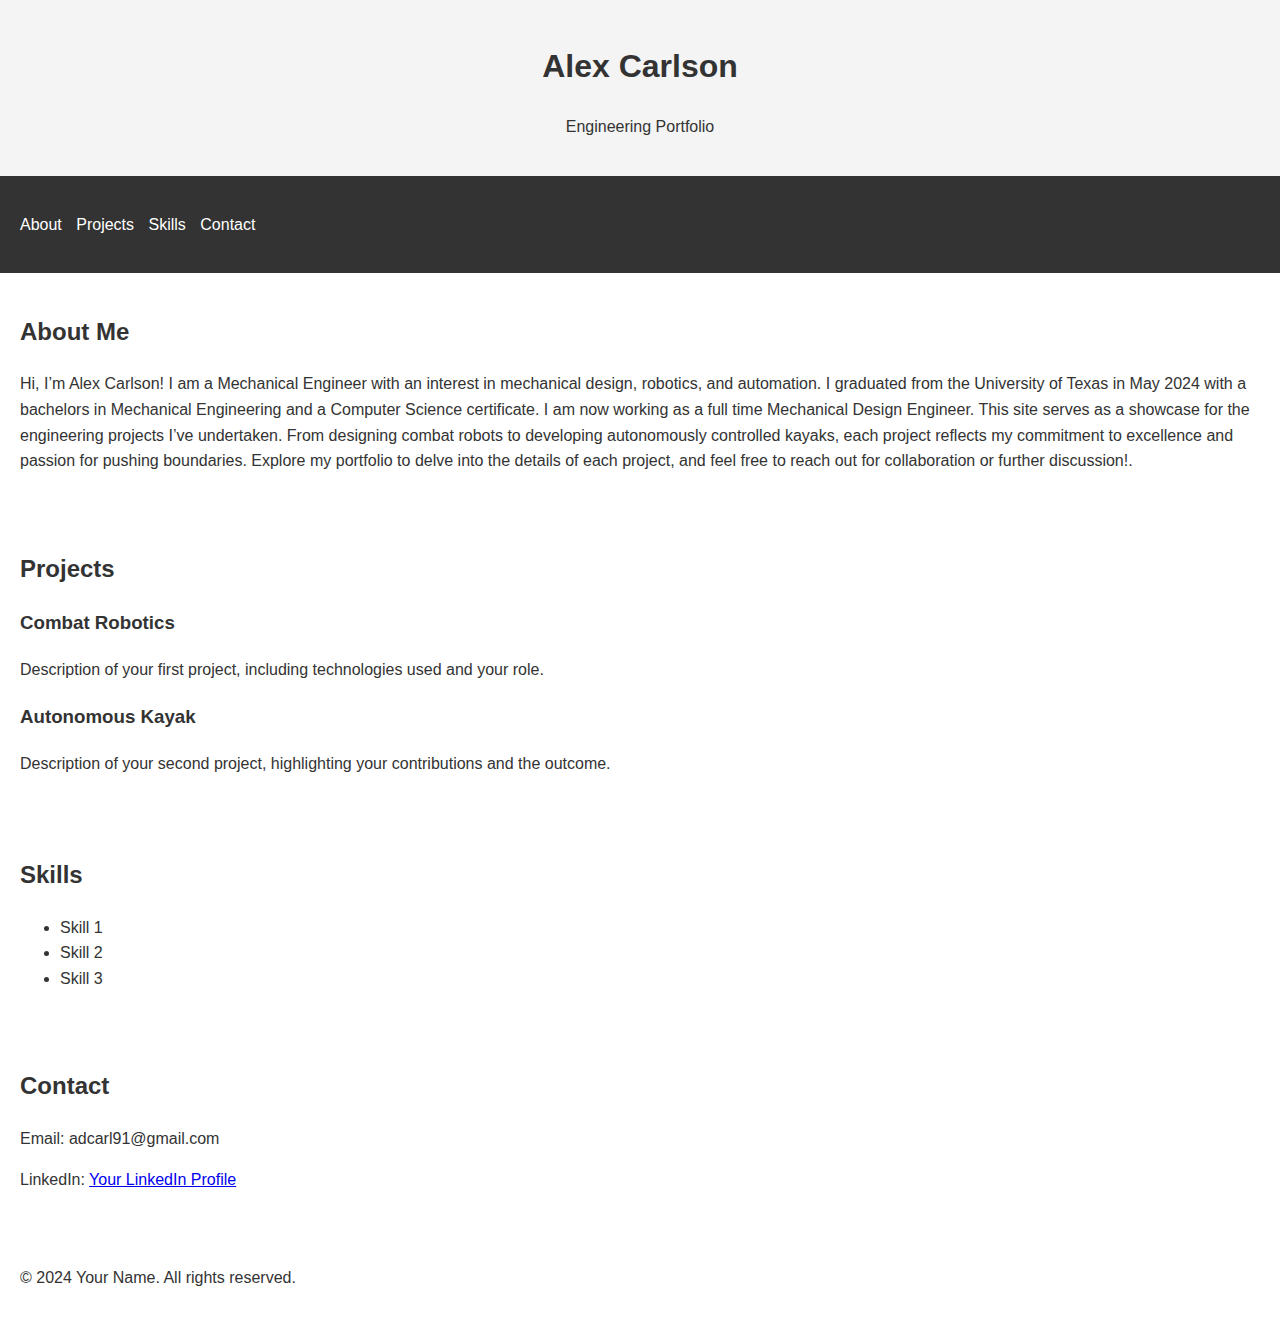
==== index.html @ 6c29cdb5 "Update index.html" ====
<!DOCTYPE html>
<html lang="en">
<head>
    <meta charset="UTF-8">
    <meta name="viewport" content="width=device-width, initial-scale=1.0">
    <title>Alex Carlson - Engineering Portfolio</title>
    <style>
        body {
            font-family: Arial, sans-serif;
            line-height: 1.6;
            margin: 0;
            padding: 0;
            color: #333;
        }
        header, nav, section, footer {
            padding: 20px;
        }
        header {
            background-color: #f4f4f4;
            text-align: center;
        }
        nav {
            background-color: #333;
            color: #fff;
        }
        nav ul {
            list-style-type: none;
            padding: 0;
        }
        nav ul li {
            display: inline;
            margin-right: 10px;
        }
        nav ul li a {
            color: #fff;
            text-decoration: none;
        }
        .project {
            margin-bottom: 20px;
        }
    </style>
</head>
<body>
    <header>
        <h1>Alex Carlson</h1>
        <p>Engineering Portfolio</p>
    </header>

    <nav>
        <ul>
            <li><a href="#about">About</a></li>
            <li><a href="#projects">Projects</a></li>
            <li><a href="#skills">Skills</a></li>
            <li><a href="#contact">Contact</a></li>
        </ul>
    </nav>

    <section id="about">
        <h2>About Me</h2>
        <p>Hi, I’m Alex Carlson! I am a Mechanical Engineer with an interest in mechanical design, robotics, and automation. I graduated from the University of Texas in May 2024 with a bachelors in Mechanical Engineering and a Computer Science certificate. I am now working as a full time Mechanical Design Engineer.

This site serves as a showcase for the engineering projects I’ve undertaken. From designing combat robots to developing autonomously controlled kayaks, each project reflects my commitment to excellence and passion for pushing boundaries.

Explore my portfolio to delve into the details of each project, and feel free to reach out for collaboration or further discussion!.</p>
    </section>

    <section id="projects">
        <h2>Projects</h2>
        <div class="project">
            <h3>Combat Robotics</h3>
            <p>Description of your first project, including technologies used and your role.</p>
        </div>
        <div class="project">
            <h3>Autonomous Kayak</h3>
            <p>Description of your second project, highlighting your contributions and the outcome.</p>
        </div>
        <!-- Add more projects as needed -->
    </section>

    <section id="skills">
        <h2>Skills</h2>
        <ul>
            <li>Skill 1</li>
            <li>Skill 2</li>
            <li>Skill 3</li>
            <!-- Add more skills as needed -->
        </ul>
    </section>

    <section id="contact">
        <h2>Contact</h2>
        <p>Email: adcarl91@gmail.com</p>
        <p>LinkedIn: <a href="www.linkedin.com/in/alex-carlson-meche">Your LinkedIn Profile</a></p>
    </section>

    <footer>
        <p>&copy; 2024 Your Name. All rights reserved.</p>
    </footer>
</body>
</html>
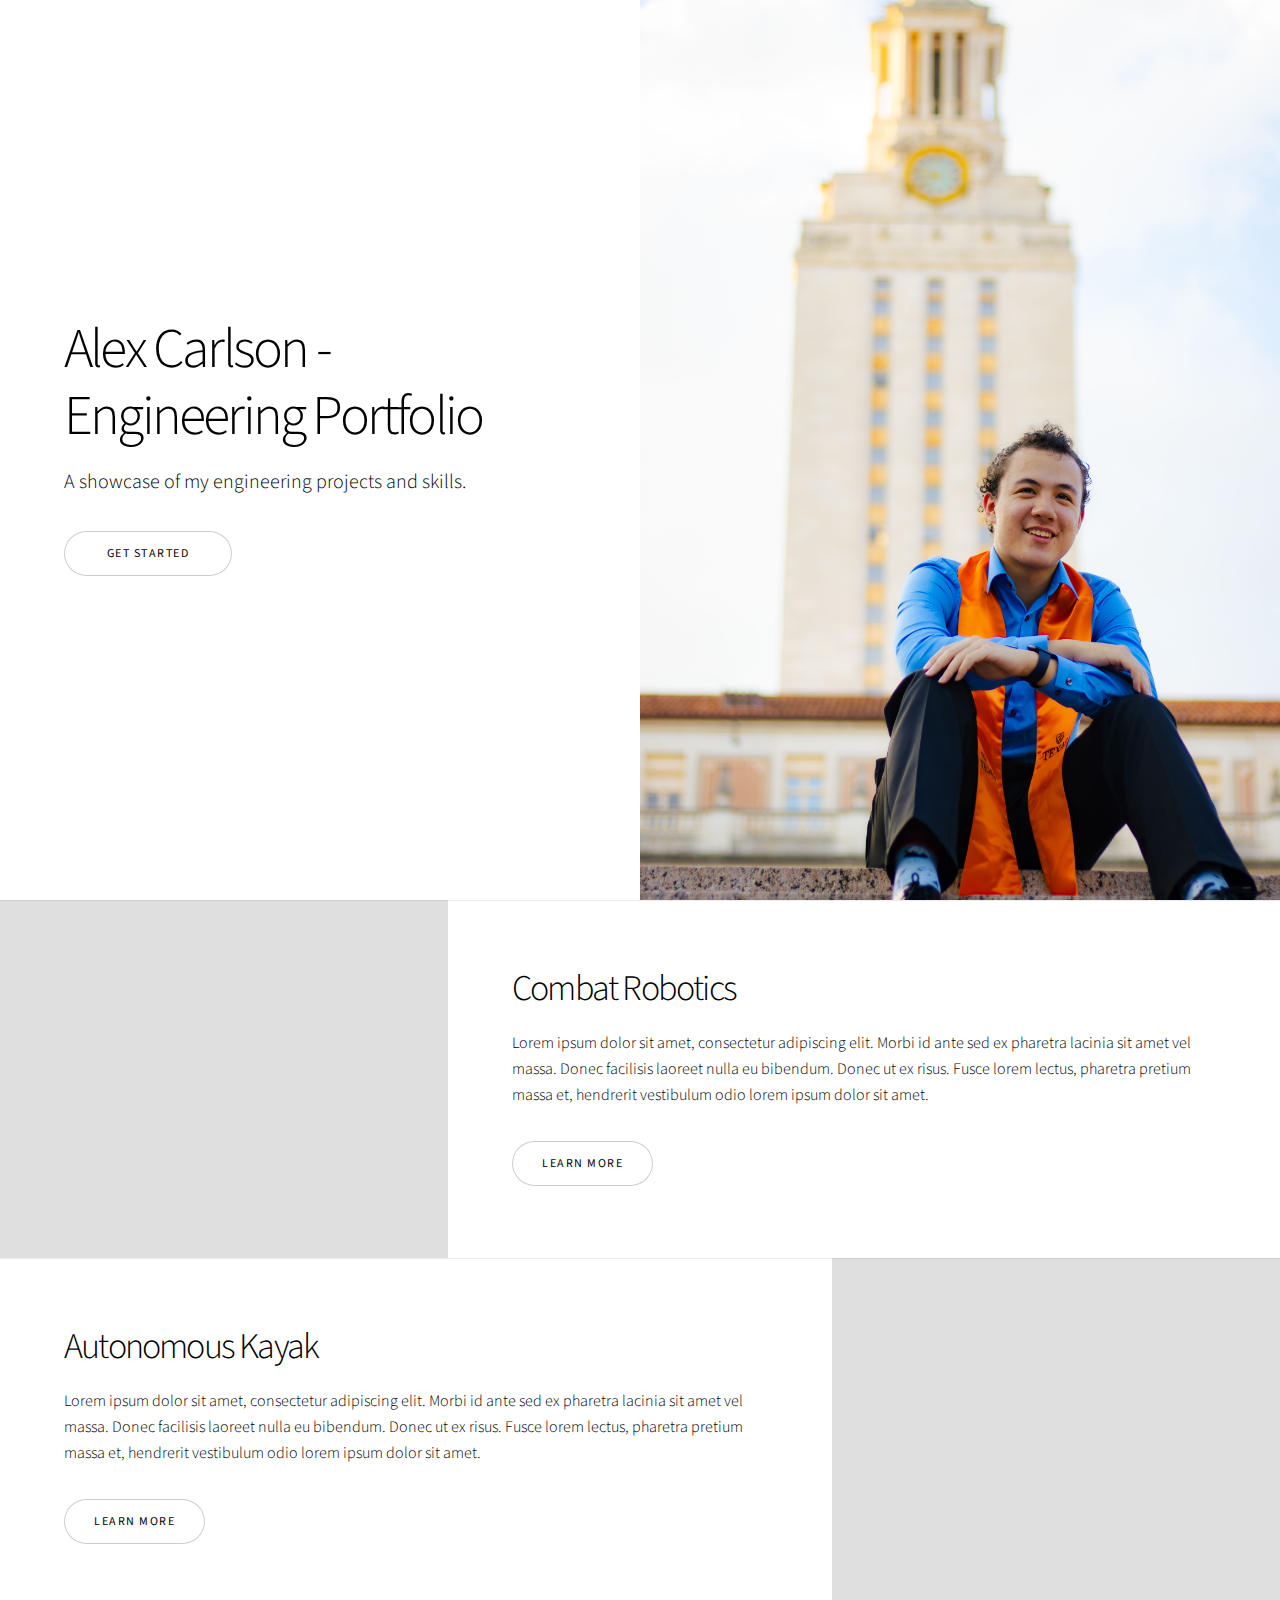
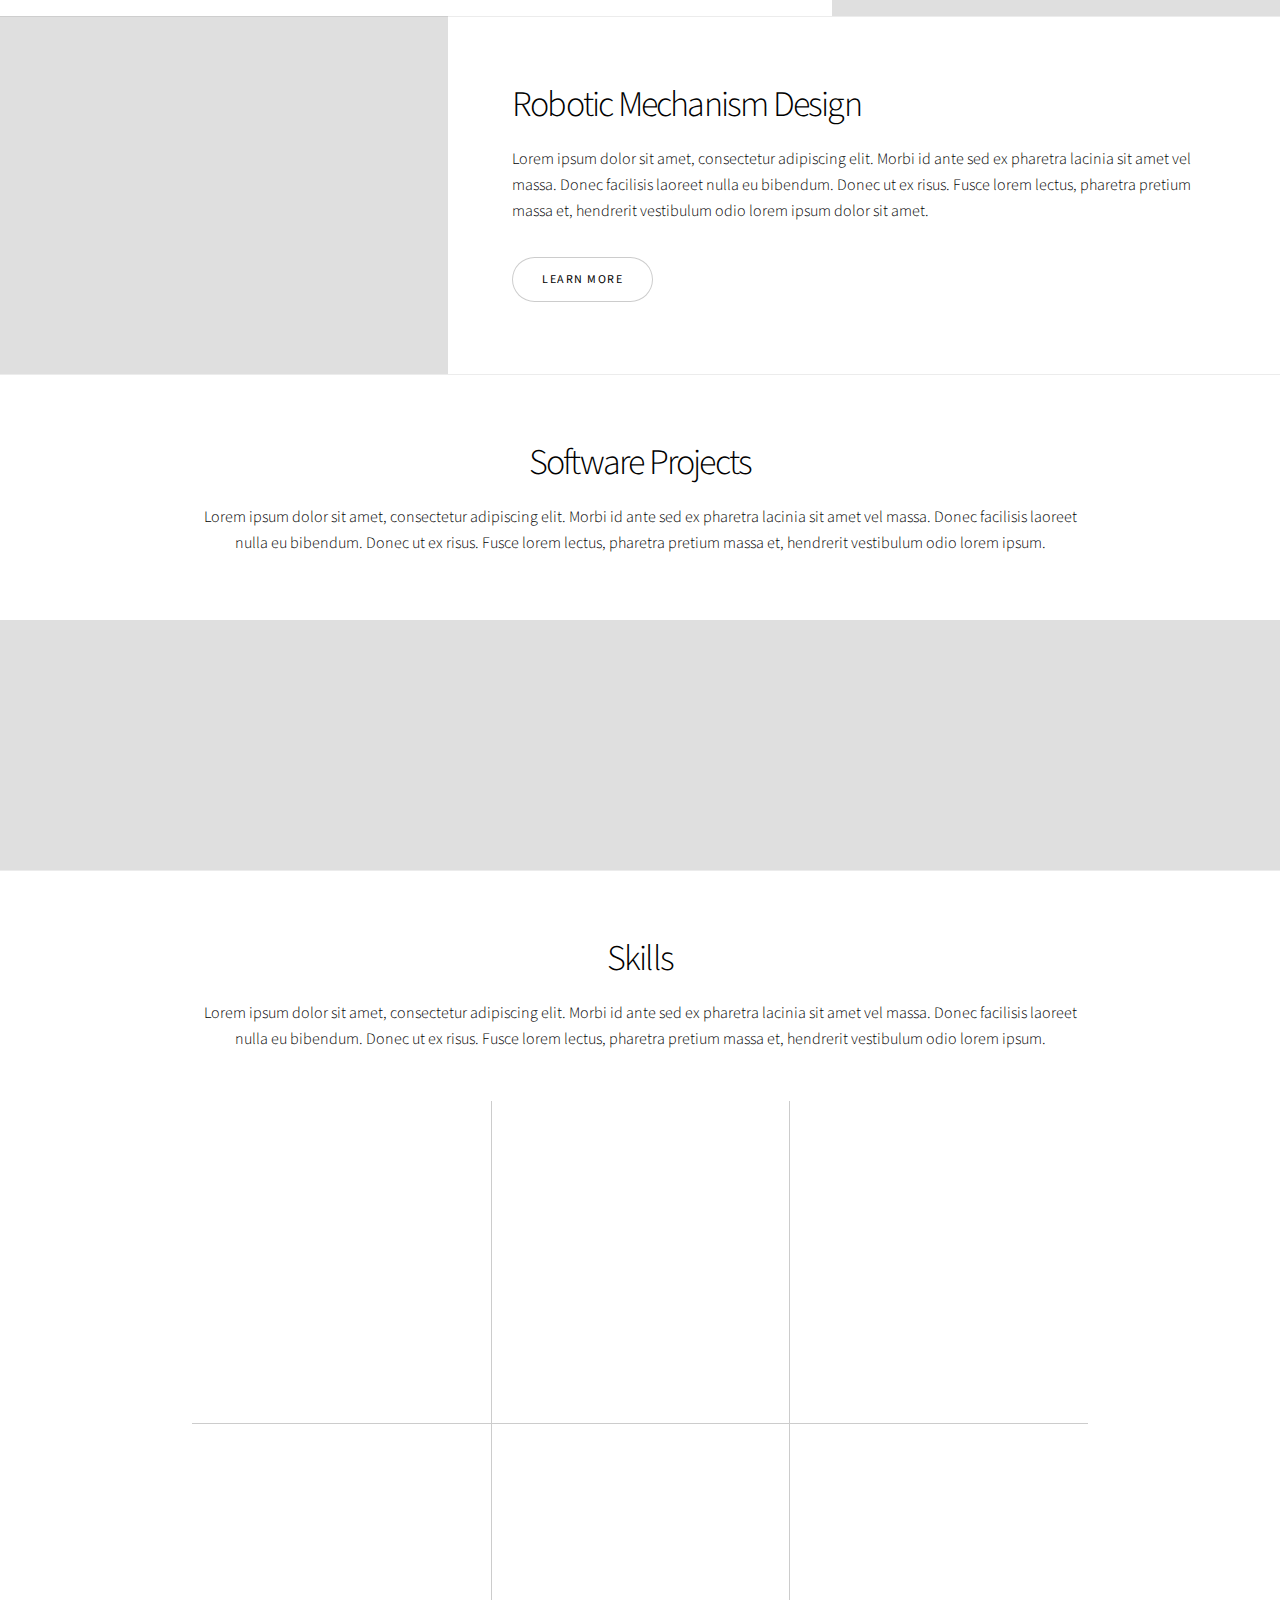
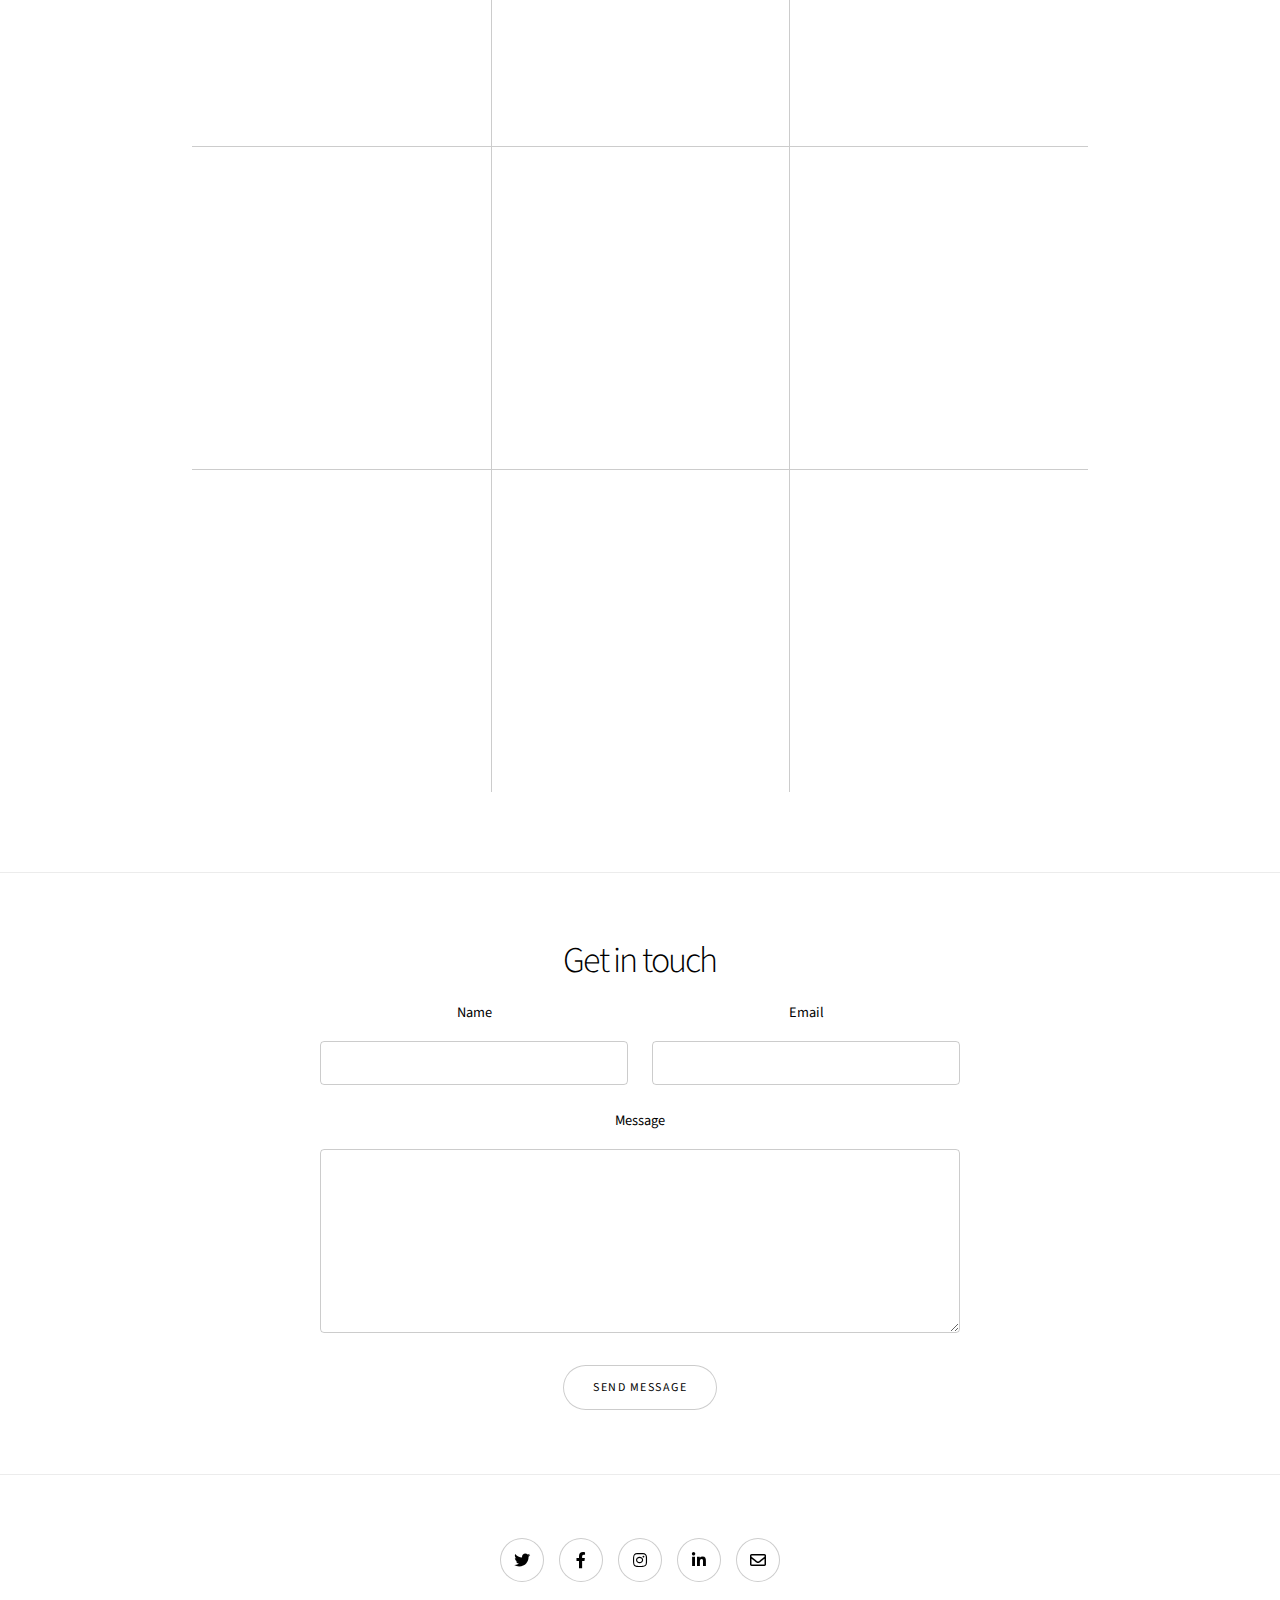
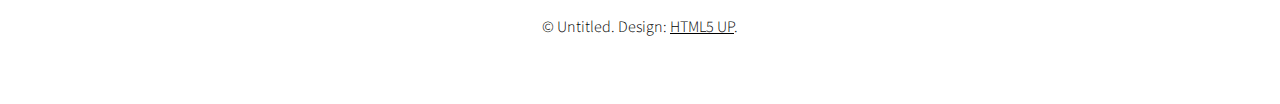
==== commit f884820d: "New Template" ====
--- a/index.html
+++ b/index.html
@@ -1,100 +1,357 @@
-<!DOCTYPE html>
-<html lang="en">
-<head>
-    <meta charset="UTF-8">
-    <meta name="viewport" content="width=device-width, initial-scale=1.0">
-    <title>Alex Carlson - Engineering Portfolio</title>
-    <style>
-        body {
-            font-family: Arial, sans-serif;
-            line-height: 1.6;
-            margin: 0;
-            padding: 0;
-            color: #333;
-        }
-        header, nav, section, footer {
-            padding: 20px;
-        }
-        header {
-            background-color: #f4f4f4;
-            text-align: center;
-        }
-        nav {
-            background-color: #333;
-            color: #fff;
-        }
-        nav ul {
-            list-style-type: none;
-            padding: 0;
-        }
-        nav ul li {
-            display: inline;
-            margin-right: 10px;
-        }
-        nav ul li a {
-            color: #fff;
-            text-decoration: none;
-        }
-        .project {
-            margin-bottom: 20px;
-        }
-    </style>
-</head>
-<body>
-    <header>
-        <h1>Alex Carlson</h1>
-        <p>Engineering Portfolio</p>
-    </header>
-
-    <nav>
-        <ul>
-            <li><a href="#about">About</a></li>
-            <li><a href="#projects">Projects</a></li>
-            <li><a href="#skills">Skills</a></li>
-            <li><a href="#contact">Contact</a></li>
-        </ul>
-    </nav>
-
-    <section id="about">
-        <h2>About Me</h2>
-        <p>Hi, I’m Alex Carlson! I am a Mechanical Engineer with an interest in mechanical design, robotics, and automation. I graduated from the University of Texas in May 2024 with a bachelors in Mechanical Engineering and a Computer Science certificate. I am now working as a full time Mechanical Design Engineer.
-
-This site serves as a showcase for the engineering projects I’ve undertaken. From designing combat robots to developing autonomously controlled kayaks, each project reflects my commitment to excellence and passion for pushing boundaries.
-
-Explore my portfolio to delve into the details of each project, and feel free to reach out for collaboration or further discussion!.</p>
-    </section>
-
-    <section id="projects">
-        <h2>Projects</h2>
-        <div class="project">
-            <h3>Combat Robotics</h3>
-            <p>Description of your first project, including technologies used and your role.</p>
-        </div>
-        <div class="project">
-            <h3>Autonomous Kayak</h3>
-            <p>Description of your second project, highlighting your contributions and the outcome.</p>
-        </div>
-        <!-- Add more projects as needed -->
-    </section>
-
-    <section id="skills">
-        <h2>Skills</h2>
-        <ul>
-            <li>Skill 1</li>
-            <li>Skill 2</li>
-            <li>Skill 3</li>
-            <!-- Add more skills as needed -->
-        </ul>
-    </section>
-
-    <section id="contact">
-        <h2>Contact</h2>
-        <p>Email: adcarl91@gmail.com</p>
-        <p>LinkedIn: <a href="www.linkedin.com/in/alex-carlson-meche">Your LinkedIn Profile</a></p>
-    </section>
-
-    <footer>
-        <p>&copy; 2024 Your Name. All rights reserved.</p>
-    </footer>
-</body>
-</html>
+<!DOCTYPE HTML>
+<!--
+	Template is Story by HTML5 UP
+	html5up.net | @ajlkn
+	Free for personal and commercial use under the CCA 3.0 license (html5up.net/license)
+	Assets and images are my own
+-->
+<html>
+	<head>
+		<title>Alex Carlson - Engineering Portfolio</title>
+		<meta charset="utf-8" />
+		<meta name="viewport" content="width=device-width, initial-scale=1, user-scalable=no" />
+		<link rel="stylesheet" href="assets/css/main.css" />
+		<noscript><link rel="stylesheet" href="assets/css/noscript.css" /></noscript>
+	</head>
+	<body class="is-preload">
+
+		<!-- Wrapper -->
+			<div id="wrapper" class="divided">
+
+				<!-- One -->
+					<section class="banner style1 orient-left content-align-left image-position-right fullscreen onload-image-fade-in onload-content-fade-right">
+						<div class="content">
+							<h1>Alex Carlson - Engineering Portfolio</h1>
+							<p class="major">A showcase of my engineering projects and skills</a>.</p>
+							<ul class="actions stacked">
+								<li><a href="#first" class="button big wide smooth-scroll-middle">Get Started</a></li>
+							</ul>
+						</div>
+						<div class="image">
+							<img src="images/Tower Photo.jpeg" alt="" />
+						</div>
+					</section>
+
+				<!-- Two -->
+					<section class="spotlight style1 orient-right content-align-left image-position-center onscroll-image-fade-in" id="first">
+						<div class="content">
+							<h2>Combat Robotics</h2>
+							<p>Lorem ipsum dolor sit amet, consectetur adipiscing elit. Morbi id ante sed ex pharetra lacinia sit amet vel massa. Donec facilisis laoreet nulla eu bibendum. Donec ut ex risus. Fusce lorem lectus, pharetra pretium massa et, hendrerit vestibulum odio lorem ipsum dolor sit amet.</p>
+							<ul class="actions stacked">
+								<li><a href="#" class="button">Learn More</a></li>
+							</ul>
+						</div>
+						<div class="image">
+							<img src="images/aethestic horns of fury.jpg" alt="" />
+						</div>
+					</section>
+
+				<!-- Three -->
+					<section class="spotlight style1 orient-left content-align-left image-position-center onscroll-image-fade-in">
+						<div class="content">
+							<h2>Autonomous Kayak</h2>
+							<p>Lorem ipsum dolor sit amet, consectetur adipiscing elit. Morbi id ante sed ex pharetra lacinia sit amet vel massa. Donec facilisis laoreet nulla eu bibendum. Donec ut ex risus. Fusce lorem lectus, pharetra pretium massa et, hendrerit vestibulum odio lorem ipsum dolor sit amet.</p>
+							<ul class="actions stacked">
+								<li><a href="#" class="button">Learn More</a></li>
+							</ul>
+						</div>
+						<div class="image">
+							<img src="images/kayak.png" alt="" />
+						</div>
+					</section>
+
+				<!-- Four -->
+					<section class="spotlight style1 orient-right content-align-left image-position-center onscroll-image-fade-in">
+						<div class="content">
+							<h2>Robotic Mechanism Design</h2>
+							<p>Lorem ipsum dolor sit amet, consectetur adipiscing elit. Morbi id ante sed ex pharetra lacinia sit amet vel massa. Donec facilisis laoreet nulla eu bibendum. Donec ut ex risus. Fusce lorem lectus, pharetra pretium massa et, hendrerit vestibulum odio lorem ipsum dolor sit amet.</p>
+							<ul class="actions stacked">
+								<li><a href="#" class="button">Learn More</a></li>
+							</ul>
+						</div>
+						<div class="image">
+							<img src="images/teamPicture.png" alt="" />
+						</div>
+					</section>
+
+				<!-- Five -->
+					<section class="wrapper style1 align-center">
+						<div class="inner">
+							<h2>Software Projects</h2>
+							<p>Lorem ipsum dolor sit amet, consectetur adipiscing elit. Morbi id ante sed ex pharetra lacinia sit amet vel massa. Donec facilisis laoreet nulla eu bibendum. Donec ut ex risus. Fusce lorem lectus, pharetra pretium massa et, hendrerit vestibulum odio lorem ipsum.</p>
+						</div>
+
+						<!-- Gallery -->
+							<div class="gallery style2 medium lightbox onscroll-fade-in">
+								<article>
+									<a href="images/gallery/fulls/01.jpg" class="image">
+										<img src="images/gallery/thumbs/01.jpg" alt="" />
+									</a>
+									<div class="caption">
+										<h3>Ipsum Dolor</h3>
+										<p>Lorem ipsum dolor amet, consectetur magna etiam elit. Etiam sed ultrices.</p>
+										<ul class="actions fixed">
+											<li><span class="button small">Details</span></li>
+										</ul>
+									</div>
+								</article>
+								<article>
+									<a href="images/gallery/fulls/02.jpg" class="image">
+										<img src="images/gallery/thumbs/02.jpg" alt="" />
+									</a>
+									<div class="caption">
+										<h3>Feugiat Lorem</h3>
+										<p>Lorem ipsum dolor amet, consectetur magna etiam elit. Etiam sed ultrices.</p>
+										<ul class="actions fixed">
+											<li><span class="button small">Details</span></li>
+										</ul>
+									</div>
+								</article>
+								<article>
+									<a href="images/gallery/fulls/03.jpg" class="image">
+										<img src="images/gallery/thumbs/03.jpg" alt="" />
+									</a>
+									<div class="caption">
+										<h3>Magna Amet</h3>
+										<p>Lorem ipsum dolor amet, consectetur magna etiam elit. Etiam sed ultrices.</p>
+										<ul class="actions fixed">
+											<li><span class="button small">Details</span></li>
+										</ul>
+									</div>
+								</article>
+								<article>
+									<a href="images/gallery/fulls/04.jpg" class="image">
+										<img src="images/gallery/thumbs/04.jpg" alt="" />
+									</a>
+									<div class="caption">
+										<h3>Sed Tempus</h3>
+										<p>Lorem ipsum dolor amet, consectetur magna etiam elit. Etiam sed ultrices.</p>
+										<ul class="actions fixed">
+											<li><span class="button small">Details</span></li>
+										</ul>
+									</div>
+								</article>
+								<article>
+									<a href="images/gallery/fulls/05.jpg" class="image">
+										<img src="images/gallery/thumbs/05.jpg" alt="" />
+									</a>
+									<div class="caption">
+										<h3>Ultrices Magna</h3>
+										<p>Lorem ipsum dolor amet, consectetur magna etiam elit. Etiam sed ultrices.</p>
+										<ul class="actions fixed">
+											<li><span class="button small">Details</span></li>
+										</ul>
+									</div>
+								</article>
+								<article>
+									<a href="images/gallery/fulls/06.jpg" class="image">
+										<img src="images/gallery/thumbs/06.jpg" alt="" />
+									</a>
+									<div class="caption">
+										<h3>Sed Tempus</h3>
+										<p>Lorem ipsum dolor amet, consectetur magna etiam elit. Etiam sed ultrices.</p>
+										<ul class="actions fixed">
+											<li><span class="button small">Details</span></li>
+										</ul>
+									</div>
+								</article>
+								<article>
+									<a href="images/gallery/fulls/07.jpg" class="image">
+										<img src="images/gallery/thumbs/07.jpg" alt="" />
+									</a>
+									<div class="caption">
+										<h3>Ipsum Lorem</h3>
+										<p>Lorem ipsum dolor amet, consectetur magna etiam elit. Etiam sed ultrices.</p>
+										<ul class="actions fixed">
+											<li><span class="button small">Details</span></li>
+										</ul>
+									</div>
+								</article>
+								<article>
+									<a href="images/gallery/fulls/08.jpg" class="image">
+										<img src="images/gallery/thumbs/08.jpg" alt="" />
+									</a>
+									<div class="caption">
+										<h3>Magna Risus</h3>
+										<p>Lorem ipsum dolor amet, consectetur magna etiam elit. Etiam sed ultrices.</p>
+										<ul class="actions fixed">
+											<li><span class="button small">Details</span></li>
+										</ul>
+									</div>
+								</article>
+								<article>
+									<a href="images/gallery/fulls/09.jpg" class="image">
+										<img src="images/gallery/thumbs/09.jpg" alt="" />
+									</a>
+									<div class="caption">
+										<h3>Tempus Dolor</h3>
+										<p>Lorem ipsum dolor amet, consectetur magna etiam elit. Etiam sed ultrices.</p>
+										<ul class="actions fixed">
+											<li><span class="button small">Details</span></li>
+										</ul>
+									</div>
+								</article>
+								<article>
+									<a href="images/gallery/fulls/10.jpg" class="image">
+										<img src="images/gallery/thumbs/10.jpg" alt="" />
+									</a>
+									<div class="caption">
+										<h3>Sed Etiam</h3>
+										<p>Lorem ipsum dolor amet, consectetur magna etiam elit. Etiam sed ultrices.</p>
+										<ul class="actions fixed">
+											<li><span class="button small">Details</span></li>
+										</ul>
+									</div>
+								</article>
+								<article>
+									<a href="images/gallery/fulls/11.jpg" class="image">
+										<img src="images/gallery/thumbs/11.jpg" alt="" />
+									</a>
+									<div class="caption">
+										<h3>Magna Lorem</h3>
+										<p>Lorem ipsum dolor amet, consectetur magna etiam elit. Etiam sed ultrices.</p>
+										<ul class="actions fixed">
+											<li><span class="button small">Details</span></li>
+										</ul>
+									</div>
+								</article>
+								<article>
+									<a href="images/gallery/fulls/12.jpg" class="image">
+										<img src="images/gallery/thumbs/12.jpg" alt="" />
+									</a>
+									<div class="caption">
+										<h3>Ipsum Dolor</h3>
+										<p>Lorem ipsum dolor amet, consectetur magna etiam elit. Etiam sed ultrices.</p>
+										<ul class="actions fixed">
+											<li><span class="button small">Details</span></li>
+										</ul>
+									</div>
+								</article>
+							</div>
+
+					</section>
+
+				<!-- Six -->
+					<section class="wrapper style1 align-center">
+						<div class="inner">
+							<h2>Skills</h2>
+							<p>Lorem ipsum dolor sit amet, consectetur adipiscing elit. Morbi id ante sed ex pharetra lacinia sit amet vel massa. Donec facilisis laoreet nulla eu bibendum. Donec ut ex risus. Fusce lorem lectus, pharetra pretium massa et, hendrerit vestibulum odio lorem ipsum.</p>
+							<div class="items style1 medium onscroll-fade-in">
+								<section>
+									<span class="icon style2 major fa-gem"></span>
+									<h3>Lorem</h3>
+									<p>Lorem ipsum dolor sit amet, consectetur adipiscing elit. Morbi dui turpis, cursus eget orci amet aliquam congue semper. Etiam eget ultrices risus nec tempor elit.</p>
+								</section>
+								<section>
+									<span class="icon solid style2 major fa-save"></span>
+									<h3>Ipsum</h3>
+									<p>Lorem ipsum dolor sit amet, consectetur adipiscing elit. Morbi dui turpis, cursus eget orci amet aliquam congue semper. Etiam eget ultrices risus nec tempor elit.</p>
+								</section>
+								<section>
+									<span class="icon solid style2 major fa-chart-bar"></span>
+									<h3>Dolor</h3>
+									<p>Lorem ipsum dolor sit amet, consectetur adipiscing elit. Morbi dui turpis, cursus eget orci amet aliquam congue semper. Etiam eget ultrices risus nec tempor elit.</p>
+								</section>
+								<section>
+									<span class="icon solid style2 major fa-wifi"></span>
+									<h3>Amet</h3>
+									<p>Lorem ipsum dolor sit amet, consectetur adipiscing elit. Morbi dui turpis, cursus eget orci amet aliquam congue semper. Etiam eget ultrices risus nec tempor elit.</p>
+								</section>
+								<section>
+									<span class="icon solid style2 major fa-cog"></span>
+									<h3>Magna</h3>
+									<p>Lorem ipsum dolor sit amet, consectetur adipiscing elit. Morbi dui turpis, cursus eget orci amet aliquam congue semper. Etiam eget ultrices risus nec tempor elit.</p>
+								</section>
+								<section>
+									<span class="icon style2 major fa-paper-plane"></span>
+									<h3>Tempus</h3>
+									<p>Lorem ipsum dolor sit amet, consectetur adipiscing elit. Morbi dui turpis, cursus eget orci amet aliquam congue semper. Etiam eget ultrices risus nec tempor elit.</p>
+								</section>
+								<section>
+									<span class="icon solid style2 major fa-desktop"></span>
+									<h3>Aliquam</h3>
+									<p>Lorem ipsum dolor sit amet, consectetur adipiscing elit. Morbi dui turpis, cursus eget orci amet aliquam congue semper. Etiam eget ultrices risus nec tempor elit.</p>
+								</section>
+								<section>
+									<span class="icon solid style2 major fa-sync-alt"></span>
+									<h3>Elit</h3>
+									<p>Lorem ipsum dolor sit amet, consectetur adipiscing elit. Morbi dui turpis, cursus eget orci amet aliquam congue semper. Etiam eget ultrices risus nec tempor elit.</p>
+								</section>
+								<section>
+									<span class="icon solid style2 major fa-hashtag"></span>
+									<h3>Morbi</h3>
+									<p>Lorem ipsum dolor sit amet, consectetur adipiscing elit. Morbi dui turpis, cursus eget orci amet aliquam congue semper. Etiam eget ultrices risus nec tempor elit.</p>
+								</section>
+								<section>
+									<span class="icon solid style2 major fa-bolt"></span>
+									<h3>Turpis</h3>
+									<p>Lorem ipsum dolor sit amet, consectetur adipiscing elit. Morbi dui turpis, cursus eget orci amet aliquam congue semper. Etiam eget ultrices risus nec tempor elit.</p>
+								</section>
+								<section>
+									<span class="icon solid style2 major fa-envelope"></span>
+									<h3>Ultrices</h3>
+									<p>Lorem ipsum dolor sit amet, consectetur adipiscing elit. Morbi dui turpis, cursus eget orci amet aliquam congue semper. Etiam eget ultrices risus nec tempor elit.</p>
+								</section>
+								<section>
+									<span class="icon solid style2 major fa-leaf"></span>
+									<h3>Risus</h3>
+									<p>Lorem ipsum dolor sit amet, consectetur adipiscing elit. Morbi dui turpis, cursus eget orci amet aliquam congue semper. Etiam eget ultrices risus nec tempor elit.</p>
+								</section>
+							</div>
+						</div>
+					</section>
+
+				<!-- Seven -->
+					<section class="wrapper style1 align-center">
+						<div class="inner medium">
+							<h2>Get in touch</h2>
+							<form method="post" action="#">
+								<div class="fields">
+									<div class="field half">
+										<label for="name">Name</label>
+										<input type="text" name="name" id="name" value="" />
+									</div>
+									<div class="field half">
+										<label for="email">Email</label>
+										<input type="email" name="email" id="email" value="" />
+									</div>
+									<div class="field">
+										<label for="message">Message</label>
+										<textarea name="message" id="message" rows="6"></textarea>
+									</div>
+								</div>
+								<ul class="actions special">
+									<li><input type="submit" name="submit" id="submit" value="Send Message" /></li>
+								</ul>
+							</form>
+
+						</div>
+					</section>
+
+				<!-- Footer -->
+					<footer class="wrapper style1 align-center">
+						<div class="inner">
+							<ul class="icons">
+								<li><a href="#" class="icon brands style2 fa-twitter"><span class="label">Twitter</span></a></li>
+								<li><a href="#" class="icon brands style2 fa-facebook-f"><span class="label">Facebook</span></a></li>
+								<li><a href="#" class="icon brands style2 fa-instagram"><span class="label">Instagram</span></a></li>
+								<li><a href="#" class="icon brands style2 fa-linkedin-in"><span class="label">LinkedIn</span></a></li>
+								<li><a href="#" class="icon style2 fa-envelope"><span class="label">Email</span></a></li>
+							</ul>
+							<p>&copy; Untitled. Design: <a href="https://html5up.net">HTML5 UP</a>.</p>
+						</div>
+					</footer>
+
+			</div>
+
+		<!-- Scripts -->
+			<script src="assets/js/jquery.min.js"></script>
+			<script src="assets/js/jquery.scrollex.min.js"></script>
+			<script src="assets/js/jquery.scrolly.min.js"></script>
+			<script src="assets/js/browser.min.js"></script>
+			<script src="assets/js/breakpoints.min.js"></script>
+			<script src="assets/js/util.js"></script>
+			<script src="assets/js/main.js"></script>
+
+	</body>
+</html>--- a/assets/css/main.css
+++ b/assets/css/main.css
@@ -0,0 +1,8603 @@
+@import url(fontawesome-all.min.css);
+@import url("https://fonts.googleapis.com/css?family=Source+Sans+Pro:300,300i,400,400i");
+
+/*
+	Story by HTML5 UP
+	html5up.net | @ajlkn
+	Free for personal and commercial use under the CCA 3.0 license (html5up.net/license)
+*/
+
+html, body, div, span, applet, object,
+iframe, h1, h2, h3, h4, h5, h6, p, blockquote,
+pre, a, abbr, acronym, address, big, cite,
+code, del, dfn, em, img, ins, kbd, q, s, samp,
+small, strike, strong, sub, sup, tt, var, b,
+u, i, center, dl, dt, dd, ol, ul, li, fieldset,
+form, label, legend, table, caption, tbody,
+tfoot, thead, tr, th, td, article, aside,
+canvas, details, embed, figure, figcaption,
+footer, header, hgroup, menu, nav, output, ruby,
+section, summary, time, mark, audio, video {
+	margin: 0;
+	padding: 0;
+	border: 0;
+	font-size: 100%;
+	font: inherit;
+	vertical-align: baseline;}
+
+article, aside, details, figcaption, figure,
+footer, header, hgroup, menu, nav, section {
+	display: block;}
+
+body {
+	line-height: 1;
+}
+
+ol, ul {
+	list-style: none;
+}
+
+blockquote, q {
+	quotes: none;
+}
+
+	blockquote:before, blockquote:after, q:before, q:after {
+		content: '';
+		content: none;
+	}
+
+table {
+	border-collapse: collapse;
+	border-spacing: 0;
+}
+
+body {
+	-webkit-text-size-adjust: none;
+}
+
+mark {
+	background-color: transparent;
+	color: inherit;
+}
+
+input::-moz-focus-inner {
+	border: 0;
+	padding: 0;
+}
+
+input, select, textarea {
+	-moz-appearance: none;
+	-webkit-appearance: none;
+	-ms-appearance: none;
+	appearance: none;
+}
+
+/* Basic */
+
+	@-ms-viewport {
+		width: device-width;
+	}
+
+	body {
+		-ms-overflow-style: scrollbar;
+	}
+
+	@media screen and (max-width: 480px) {
+
+		html, body {
+			min-width: 320px;
+		}
+
+	}
+
+	html {
+		box-sizing: border-box;
+	}
+
+	*, *:before, *:after {
+		box-sizing: inherit;
+	}
+
+	body {
+		background: #ffffff;
+	}
+
+		body.is-preload *, body.is-preload *:before, body.is-preload *:after {
+			-moz-animation: none !important;
+			-webkit-animation: none !important;
+			-ms-animation: none !important;
+			animation: none !important;
+			-moz-transition: none !important;
+			-webkit-transition: none !important;
+			-ms-transition: none !important;
+			transition: none !important;
+		}
+
+/* Type */
+
+	html {
+		font-size: 18pt;
+	}
+
+		@media screen and (max-width: 1680px) {
+
+			html {
+				font-size: 14pt;
+			}
+
+		}
+
+		@media screen and (max-width: 1280px) {
+
+			html {
+				font-size: 12pt;
+			}
+
+		}
+
+		@media screen and (max-width: 736px) {
+
+			html {
+				font-size: 11pt;
+			}
+
+		}
+
+		@media screen and (max-width: 360px) {
+
+			html {
+				font-size: 10pt;
+			}
+
+		}
+
+	body {
+		background-color: #ffffff;
+		color: #000000;
+	}
+
+	body, input, select, textarea {
+		font-family: "Source Sans Pro", Helvetica, sans-serif;
+		font-size: 1rem;
+		font-weight: 300;
+		line-height: 1.65;
+	}
+
+	a {
+		-moz-transition: color 0.2s ease-in-out;
+		-webkit-transition: color 0.2s ease-in-out;
+		-ms-transition: color 0.2s ease-in-out;
+		transition: color 0.2s ease-in-out;
+		text-decoration: underline;
+	}
+
+		a:hover {
+			text-decoration: none;
+		}
+
+	strong, b {
+		font-weight: 400;
+	}
+
+	em, i {
+		font-style: italic;
+	}
+
+	p {
+		margin: 0 0 2rem 0;
+	}
+
+		p.major {
+			font-size: 1.25rem;
+		}
+
+	h1, h2, h3, h4, h5, h6 {
+		font-weight: 300;
+		line-height: 1.375;
+		letter-spacing: -0.05em;
+		margin: 0 0 1rem 0;
+	}
+
+		h1 a, h2 a, h3 a, h4 a, h5 a, h6 a {
+			color: inherit;
+			text-decoration: none;
+		}
+
+	h1 {
+		font-size: 3.5rem;
+		line-height: 1.2;
+	}
+
+	h2 {
+		font-size: 2.25rem;
+	}
+
+	h3 {
+		font-size: 1.5rem;
+	}
+
+	h4 {
+		font-size: 1.1rem;
+	}
+
+	h5 {
+		font-size: 0.9rem;
+	}
+
+	h6 {
+		font-size: 0.7rem;
+	}
+
+	sub {
+		font-size: 0.8rem;
+		position: relative;
+		top: 0.5rem;
+	}
+
+	sup {
+		font-size: 0.8rem;
+		position: relative;
+		top: -0.5rem;
+	}
+
+	blockquote {
+		border-left: solid 4px;
+		font-style: italic;
+		margin: 0 0 2rem 0;
+		padding: 0.5rem 0 0.5rem 2rem;
+	}
+
+	code {
+		border-radius: 4px;
+		font-family: "Courier New", monospace;
+		font-size: 0.9em;
+		margin: 0 0.25rem;
+		padding: 0.25rem 0.325rem;
+	}
+
+	pre {
+		-webkit-overflow-scrolling: touch;
+		font-family: "Courier New", monospace;
+		font-size: 0.9em;
+		margin: 0 0 2rem 0;
+	}
+
+		pre code {
+			display: block;
+			line-height: 1.5;
+			padding: 0.75rem 1rem;
+			overflow-x: auto;
+		}
+
+	hr {
+		border: 0;
+		border-bottom: solid 1px;
+		margin: 2.5rem 0;
+	}
+
+		hr.major {
+			margin: 3.5rem 0;
+		}
+
+	.align-left {
+		text-align: left;
+	}
+
+	.align-center {
+		text-align: center;
+	}
+
+	.align-right {
+		text-align: right;
+	}
+
+	@media screen and (max-width: 736px) {
+
+		p.major {
+			font-size: 1.1rem;
+		}
+
+		h1 {
+			font-size: 2.5rem;
+		}
+
+		h2 {
+			font-size: 2rem;
+		}
+
+		h3 {
+			font-size: 1.25rem;
+		}
+
+		h4 {
+			font-size: 1rem;
+		}
+
+	}
+
+	input, select, textarea {
+		color: #000000;
+	}
+
+	a {
+		color: #000000;
+	}
+
+		a:hover {
+			color: #47D3E5;
+		}
+
+	strong, b {
+		color: #000000;
+	}
+
+	h1, h2, h3, h4, h5, h6 {
+		color: #000000;
+	}
+
+	blockquote {
+		border-left-color: rgba(0, 0, 0, 0.2);
+	}
+
+	code {
+		background: rgba(0, 0, 0, 0.05);
+		border-color: rgba(0, 0, 0, 0.2);
+	}
+
+	hr {
+		border-bottom-color: rgba(0, 0, 0, 0.2);
+	}
+
+/* Row */
+
+	.row {
+		display: flex;
+		flex-wrap: wrap;
+		box-sizing: border-box;
+		align-items: stretch;
+	}
+
+		.row > * {
+			box-sizing: border-box;
+		}
+
+		.row.gtr-uniform > * > :last-child {
+			margin-bottom: 0;
+		}
+
+		.row.aln-left {
+			justify-content: flex-start;
+		}
+
+		.row.aln-center {
+			justify-content: center;
+		}
+
+		.row.aln-right {
+			justify-content: flex-end;
+		}
+
+		.row.aln-top {
+			align-items: flex-start;
+		}
+
+		.row.aln-middle {
+			align-items: center;
+		}
+
+		.row.aln-bottom {
+			align-items: flex-end;
+		}
+
+		.row > .imp {
+			order: -1;
+		}
+
+		.row > .col-1 {
+			width: 8.33333%;
+		}
+
+		.row > .off-1 {
+			margin-left: 8.33333%;
+		}
+
+		.row > .col-2 {
+			width: 16.66667%;
+		}
+
+		.row > .off-2 {
+			margin-left: 16.66667%;
+		}
+
+		.row > .col-3 {
+			width: 25%;
+		}
+
+		.row > .off-3 {
+			margin-left: 25%;
+		}
+
+		.row > .col-4 {
+			width: 33.33333%;
+		}
+
+		.row > .off-4 {
+			margin-left: 33.33333%;
+		}
+
+		.row > .col-5 {
+			width: 41.66667%;
+		}
+
+		.row > .off-5 {
+			margin-left: 41.66667%;
+		}
+
+		.row > .col-6 {
+			width: 50%;
+		}
+
+		.row > .off-6 {
+			margin-left: 50%;
+		}
+
+		.row > .col-7 {
+			width: 58.33333%;
+		}
+
+		.row > .off-7 {
+			margin-left: 58.33333%;
+		}
+
+		.row > .col-8 {
+			width: 66.66667%;
+		}
+
+		.row > .off-8 {
+			margin-left: 66.66667%;
+		}
+
+		.row > .col-9 {
+			width: 75%;
+		}
+
+		.row > .off-9 {
+			margin-left: 75%;
+		}
+
+		.row > .col-10 {
+			width: 83.33333%;
+		}
+
+		.row > .off-10 {
+			margin-left: 83.33333%;
+		}
+
+		.row > .col-11 {
+			width: 91.66667%;
+		}
+
+		.row > .off-11 {
+			margin-left: 91.66667%;
+		}
+
+		.row > .col-12 {
+			width: 100%;
+		}
+
+		.row > .off-12 {
+			margin-left: 100%;
+		}
+
+		.row.gtr-0 {
+			margin-top: 0;
+			margin-left: 0rem;
+		}
+
+			.row.gtr-0 > * {
+				padding: 0 0 0 0rem;
+			}
+
+			.row.gtr-0.gtr-uniform {
+				margin-top: 0rem;
+			}
+
+				.row.gtr-0.gtr-uniform > * {
+					padding-top: 0rem;
+				}
+
+		.row.gtr-25 {
+			margin-top: 0;
+			margin-left: -0.5rem;
+		}
+
+			.row.gtr-25 > * {
+				padding: 0 0 0 0.5rem;
+			}
+
+			.row.gtr-25.gtr-uniform {
+				margin-top: -0.5rem;
+			}
+
+				.row.gtr-25.gtr-uniform > * {
+					padding-top: 0.5rem;
+				}
+
+		.row.gtr-50 {
+			margin-top: 0;
+			margin-left: -1rem;
+		}
+
+			.row.gtr-50 > * {
+				padding: 0 0 0 1rem;
+			}
+
+			.row.gtr-50.gtr-uniform {
+				margin-top: -1rem;
+			}
+
+				.row.gtr-50.gtr-uniform > * {
+					padding-top: 1rem;
+				}
+
+		.row {
+			margin-top: 0;
+			margin-left: -2rem;
+		}
+
+			.row > * {
+				padding: 0 0 0 2rem;
+			}
+
+			.row.gtr-uniform {
+				margin-top: -2rem;
+			}
+
+				.row.gtr-uniform > * {
+					padding-top: 2rem;
+				}
+
+		.row.gtr-150 {
+			margin-top: 0;
+			margin-left: -3rem;
+		}
+
+			.row.gtr-150 > * {
+				padding: 0 0 0 3rem;
+			}
+
+			.row.gtr-150.gtr-uniform {
+				margin-top: -3rem;
+			}
+
+				.row.gtr-150.gtr-uniform > * {
+					padding-top: 3rem;
+				}
+
+		.row.gtr-200 {
+			margin-top: 0;
+			margin-left: -4rem;
+		}
+
+			.row.gtr-200 > * {
+				padding: 0 0 0 4rem;
+			}
+
+			.row.gtr-200.gtr-uniform {
+				margin-top: -4rem;
+			}
+
+				.row.gtr-200.gtr-uniform > * {
+					padding-top: 4rem;
+				}
+
+		@media screen and (max-width: 1680px) {
+
+			.row {
+				display: flex;
+				flex-wrap: wrap;
+				box-sizing: border-box;
+				align-items: stretch;
+			}
+
+				.row > * {
+					box-sizing: border-box;
+				}
+
+				.row.gtr-uniform > * > :last-child {
+					margin-bottom: 0;
+				}
+
+				.row.aln-left {
+					justify-content: flex-start;
+				}
+
+				.row.aln-center {
+					justify-content: center;
+				}
+
+				.row.aln-right {
+					justify-content: flex-end;
+				}
+
+				.row.aln-top {
+					align-items: flex-start;
+				}
+
+				.row.aln-middle {
+					align-items: center;
+				}
+
+				.row.aln-bottom {
+					align-items: flex-end;
+				}
+
+				.row > .imp-xlarge {
+					order: -1;
+				}
+
+				.row > .col-1-xlarge {
+					width: 8.33333%;
+				}
+
+				.row > .off-1-xlarge {
+					margin-left: 8.33333%;
+				}
+
+				.row > .col-2-xlarge {
+					width: 16.66667%;
+				}
+
+				.row > .off-2-xlarge {
+					margin-left: 16.66667%;
+				}
+
+				.row > .col-3-xlarge {
+					width: 25%;
+				}
+
+				.row > .off-3-xlarge {
+					margin-left: 25%;
+				}
+
+				.row > .col-4-xlarge {
+					width: 33.33333%;
+				}
+
+				.row > .off-4-xlarge {
+					margin-left: 33.33333%;
+				}
+
+				.row > .col-5-xlarge {
+					width: 41.66667%;
+				}
+
+				.row > .off-5-xlarge {
+					margin-left: 41.66667%;
+				}
+
+				.row > .col-6-xlarge {
+					width: 50%;
+				}
+
+				.row > .off-6-xlarge {
+					margin-left: 50%;
+				}
+
+				.row > .col-7-xlarge {
+					width: 58.33333%;
+				}
+
+				.row > .off-7-xlarge {
+					margin-left: 58.33333%;
+				}
+
+				.row > .col-8-xlarge {
+					width: 66.66667%;
+				}
+
+				.row > .off-8-xlarge {
+					margin-left: 66.66667%;
+				}
+
+				.row > .col-9-xlarge {
+					width: 75%;
+				}
+
+				.row > .off-9-xlarge {
+					margin-left: 75%;
+				}
+
+				.row > .col-10-xlarge {
+					width: 83.33333%;
+				}
+
+				.row > .off-10-xlarge {
+					margin-left: 83.33333%;
+				}
+
+				.row > .col-11-xlarge {
+					width: 91.66667%;
+				}
+
+				.row > .off-11-xlarge {
+					margin-left: 91.66667%;
+				}
+
+				.row > .col-12-xlarge {
+					width: 100%;
+				}
+
+				.row > .off-12-xlarge {
+					margin-left: 100%;
+				}
+
+				.row.gtr-0 {
+					margin-top: 0;
+					margin-left: 0rem;
+				}
+
+					.row.gtr-0 > * {
+						padding: 0 0 0 0rem;
+					}
+
+					.row.gtr-0.gtr-uniform {
+						margin-top: 0rem;
+					}
+
+						.row.gtr-0.gtr-uniform > * {
+							padding-top: 0rem;
+						}
+
+				.row.gtr-25 {
+					margin-top: 0;
+					margin-left: -0.5rem;
+				}
+
+					.row.gtr-25 > * {
+						padding: 0 0 0 0.5rem;
+					}
+
+					.row.gtr-25.gtr-uniform {
+						margin-top: -0.5rem;
+					}
+
+						.row.gtr-25.gtr-uniform > * {
+							padding-top: 0.5rem;
+						}
+
+				.row.gtr-50 {
+					margin-top: 0;
+					margin-left: -1rem;
+				}
+
+					.row.gtr-50 > * {
+						padding: 0 0 0 1rem;
+					}
+
+					.row.gtr-50.gtr-uniform {
+						margin-top: -1rem;
+					}
+
+						.row.gtr-50.gtr-uniform > * {
+							padding-top: 1rem;
+						}
+
+				.row {
+					margin-top: 0;
+					margin-left: -2rem;
+				}
+
+					.row > * {
+						padding: 0 0 0 2rem;
+					}
+
+					.row.gtr-uniform {
+						margin-top: -2rem;
+					}
+
+						.row.gtr-uniform > * {
+							padding-top: 2rem;
+						}
+
+				.row.gtr-150 {
+					margin-top: 0;
+					margin-left: -3rem;
+				}
+
+					.row.gtr-150 > * {
+						padding: 0 0 0 3rem;
+					}
+
+					.row.gtr-150.gtr-uniform {
+						margin-top: -3rem;
+					}
+
+						.row.gtr-150.gtr-uniform > * {
+							padding-top: 3rem;
+						}
+
+				.row.gtr-200 {
+					margin-top: 0;
+					margin-left: -4rem;
+				}
+
+					.row.gtr-200 > * {
+						padding: 0 0 0 4rem;
+					}
+
+					.row.gtr-200.gtr-uniform {
+						margin-top: -4rem;
+					}
+
+						.row.gtr-200.gtr-uniform > * {
+							padding-top: 4rem;
+						}
+
+		}
+
+		@media screen and (max-width: 1280px) {
+
+			.row {
+				display: flex;
+				flex-wrap: wrap;
+				box-sizing: border-box;
+				align-items: stretch;
+			}
+
+				.row > * {
+					box-sizing: border-box;
+				}
+
+				.row.gtr-uniform > * > :last-child {
+					margin-bottom: 0;
+				}
+
+				.row.aln-left {
+					justify-content: flex-start;
+				}
+
+				.row.aln-center {
+					justify-content: center;
+				}
+
+				.row.aln-right {
+					justify-content: flex-end;
+				}
+
+				.row.aln-top {
+					align-items: flex-start;
+				}
+
+				.row.aln-middle {
+					align-items: center;
+				}
+
+				.row.aln-bottom {
+					align-items: flex-end;
+				}
+
+				.row > .imp-large {
+					order: -1;
+				}
+
+				.row > .col-1-large {
+					width: 8.33333%;
+				}
+
+				.row > .off-1-large {
+					margin-left: 8.33333%;
+				}
+
+				.row > .col-2-large {
+					width: 16.66667%;
+				}
+
+				.row > .off-2-large {
+					margin-left: 16.66667%;
+				}
+
+				.row > .col-3-large {
+					width: 25%;
+				}
+
+				.row > .off-3-large {
+					margin-left: 25%;
+				}
+
+				.row > .col-4-large {
+					width: 33.33333%;
+				}
+
+				.row > .off-4-large {
+					margin-left: 33.33333%;
+				}
+
+				.row > .col-5-large {
+					width: 41.66667%;
+				}
+
+				.row > .off-5-large {
+					margin-left: 41.66667%;
+				}
+
+				.row > .col-6-large {
+					width: 50%;
+				}
+
+				.row > .off-6-large {
+					margin-left: 50%;
+				}
+
+				.row > .col-7-large {
+					width: 58.33333%;
+				}
+
+				.row > .off-7-large {
+					margin-left: 58.33333%;
+				}
+
+				.row > .col-8-large {
+					width: 66.66667%;
+				}
+
+				.row > .off-8-large {
+					margin-left: 66.66667%;
+				}
+
+				.row > .col-9-large {
+					width: 75%;
+				}
+
+				.row > .off-9-large {
+					margin-left: 75%;
+				}
+
+				.row > .col-10-large {
+					width: 83.33333%;
+				}
+
+				.row > .off-10-large {
+					margin-left: 83.33333%;
+				}
+
+				.row > .col-11-large {
+					width: 91.66667%;
+				}
+
+				.row > .off-11-large {
+					margin-left: 91.66667%;
+				}
+
+				.row > .col-12-large {
+					width: 100%;
+				}
+
+				.row > .off-12-large {
+					margin-left: 100%;
+				}
+
+				.row.gtr-0 {
+					margin-top: 0;
+					margin-left: 0rem;
+				}
+
+					.row.gtr-0 > * {
+						padding: 0 0 0 0rem;
+					}
+
+					.row.gtr-0.gtr-uniform {
+						margin-top: 0rem;
+					}
+
+						.row.gtr-0.gtr-uniform > * {
+							padding-top: 0rem;
+						}
+
+				.row.gtr-25 {
+					margin-top: 0;
+					margin-left: -0.5rem;
+				}
+
+					.row.gtr-25 > * {
+						padding: 0 0 0 0.5rem;
+					}
+
+					.row.gtr-25.gtr-uniform {
+						margin-top: -0.5rem;
+					}
+
+						.row.gtr-25.gtr-uniform > * {
+							padding-top: 0.5rem;
+						}
+
+				.row.gtr-50 {
+					margin-top: 0;
+					margin-left: -1rem;
+				}
+
+					.row.gtr-50 > * {
+						padding: 0 0 0 1rem;
+					}
+
+					.row.gtr-50.gtr-uniform {
+						margin-top: -1rem;
+					}
+
+						.row.gtr-50.gtr-uniform > * {
+							padding-top: 1rem;
+						}
+
+				.row {
+					margin-top: 0;
+					margin-left: -2rem;
+				}
+
+					.row > * {
+						padding: 0 0 0 2rem;
+					}
+
+					.row.gtr-uniform {
+						margin-top: -2rem;
+					}
+
+						.row.gtr-uniform > * {
+							padding-top: 2rem;
+						}
+
+				.row.gtr-150 {
+					margin-top: 0;
+					margin-left: -3rem;
+				}
+
+					.row.gtr-150 > * {
+						padding: 0 0 0 3rem;
+					}
+
+					.row.gtr-150.gtr-uniform {
+						margin-top: -3rem;
+					}
+
+						.row.gtr-150.gtr-uniform > * {
+							padding-top: 3rem;
+						}
+
+				.row.gtr-200 {
+					margin-top: 0;
+					margin-left: -4rem;
+				}
+
+					.row.gtr-200 > * {
+						padding: 0 0 0 4rem;
+					}
+
+					.row.gtr-200.gtr-uniform {
+						margin-top: -4rem;
+					}
+
+						.row.gtr-200.gtr-uniform > * {
+							padding-top: 4rem;
+						}
+
+		}
+
+		@media screen and (max-width: 980px) {
+
+			.row {
+				display: flex;
+				flex-wrap: wrap;
+				box-sizing: border-box;
+				align-items: stretch;
+			}
+
+				.row > * {
+					box-sizing: border-box;
+				}
+
+				.row.gtr-uniform > * > :last-child {
+					margin-bottom: 0;
+				}
+
+				.row.aln-left {
+					justify-content: flex-start;
+				}
+
+				.row.aln-center {
+					justify-content: center;
+				}
+
+				.row.aln-right {
+					justify-content: flex-end;
+				}
+
+				.row.aln-top {
+					align-items: flex-start;
+				}
+
+				.row.aln-middle {
+					align-items: center;
+				}
+
+				.row.aln-bottom {
+					align-items: flex-end;
+				}
+
+				.row > .imp-medium {
+					order: -1;
+				}
+
+				.row > .col-1-medium {
+					width: 8.33333%;
+				}
+
+				.row > .off-1-medium {
+					margin-left: 8.33333%;
+				}
+
+				.row > .col-2-medium {
+					width: 16.66667%;
+				}
+
+				.row > .off-2-medium {
+					margin-left: 16.66667%;
+				}
+
+				.row > .col-3-medium {
+					width: 25%;
+				}
+
+				.row > .off-3-medium {
+					margin-left: 25%;
+				}
+
+				.row > .col-4-medium {
+					width: 33.33333%;
+				}
+
+				.row > .off-4-medium {
+					margin-left: 33.33333%;
+				}
+
+				.row > .col-5-medium {
+					width: 41.66667%;
+				}
+
+				.row > .off-5-medium {
+					margin-left: 41.66667%;
+				}
+
+				.row > .col-6-medium {
+					width: 50%;
+				}
+
+				.row > .off-6-medium {
+					margin-left: 50%;
+				}
+
+				.row > .col-7-medium {
+					width: 58.33333%;
+				}
+
+				.row > .off-7-medium {
+					margin-left: 58.33333%;
+				}
+
+				.row > .col-8-medium {
+					width: 66.66667%;
+				}
+
+				.row > .off-8-medium {
+					margin-left: 66.66667%;
+				}
+
+				.row > .col-9-medium {
+					width: 75%;
+				}
+
+				.row > .off-9-medium {
+					margin-left: 75%;
+				}
+
+				.row > .col-10-medium {
+					width: 83.33333%;
+				}
+
+				.row > .off-10-medium {
+					margin-left: 83.33333%;
+				}
+
+				.row > .col-11-medium {
+					width: 91.66667%;
+				}
+
+				.row > .off-11-medium {
+					margin-left: 91.66667%;
+				}
+
+				.row > .col-12-medium {
+					width: 100%;
+				}
+
+				.row > .off-12-medium {
+					margin-left: 100%;
+				}
+
+				.row.gtr-0 {
+					margin-top: 0;
+					margin-left: 0rem;
+				}
+
+					.row.gtr-0 > * {
+						padding: 0 0 0 0rem;
+					}
+
+					.row.gtr-0.gtr-uniform {
+						margin-top: 0rem;
+					}
+
+						.row.gtr-0.gtr-uniform > * {
+							padding-top: 0rem;
+						}
+
+				.row.gtr-25 {
+					margin-top: 0;
+					margin-left: -0.5rem;
+				}
+
+					.row.gtr-25 > * {
+						padding: 0 0 0 0.5rem;
+					}
+
+					.row.gtr-25.gtr-uniform {
+						margin-top: -0.5rem;
+					}
+
+						.row.gtr-25.gtr-uniform > * {
+							padding-top: 0.5rem;
+						}
+
+				.row.gtr-50 {
+					margin-top: 0;
+					margin-left: -1rem;
+				}
+
+					.row.gtr-50 > * {
+						padding: 0 0 0 1rem;
+					}
+
+					.row.gtr-50.gtr-uniform {
+						margin-top: -1rem;
+					}
+
+						.row.gtr-50.gtr-uniform > * {
+							padding-top: 1rem;
+						}
+
+				.row {
+					margin-top: 0;
+					margin-left: -2rem;
+				}
+
+					.row > * {
+						padding: 0 0 0 2rem;
+					}
+
+					.row.gtr-uniform {
+						margin-top: -2rem;
+					}
+
+						.row.gtr-uniform > * {
+							padding-top: 2rem;
+						}
+
+				.row.gtr-150 {
+					margin-top: 0;
+					margin-left: -3rem;
+				}
+
+					.row.gtr-150 > * {
+						padding: 0 0 0 3rem;
+					}
+
+					.row.gtr-150.gtr-uniform {
+						margin-top: -3rem;
+					}
+
+						.row.gtr-150.gtr-uniform > * {
+							padding-top: 3rem;
+						}
+
+				.row.gtr-200 {
+					margin-top: 0;
+					margin-left: -4rem;
+				}
+
+					.row.gtr-200 > * {
+						padding: 0 0 0 4rem;
+					}
+
+					.row.gtr-200.gtr-uniform {
+						margin-top: -4rem;
+					}
+
+						.row.gtr-200.gtr-uniform > * {
+							padding-top: 4rem;
+						}
+
+		}
+
+		@media screen and (max-width: 736px) {
+
+			.row {
+				display: flex;
+				flex-wrap: wrap;
+				box-sizing: border-box;
+				align-items: stretch;
+			}
+
+				.row > * {
+					box-sizing: border-box;
+				}
+
+				.row.gtr-uniform > * > :last-child {
+					margin-bottom: 0;
+				}
+
+				.row.aln-left {
+					justify-content: flex-start;
+				}
+
+				.row.aln-center {
+					justify-content: center;
+				}
+
+				.row.aln-right {
+					justify-content: flex-end;
+				}
+
+				.row.aln-top {
+					align-items: flex-start;
+				}
+
+				.row.aln-middle {
+					align-items: center;
+				}
+
+				.row.aln-bottom {
+					align-items: flex-end;
+				}
+
+				.row > .imp-small {
+					order: -1;
+				}
+
+				.row > .col-1-small {
+					width: 8.33333%;
+				}
+
+				.row > .off-1-small {
+					margin-left: 8.33333%;
+				}
+
+				.row > .col-2-small {
+					width: 16.66667%;
+				}
+
+				.row > .off-2-small {
+					margin-left: 16.66667%;
+				}
+
+				.row > .col-3-small {
+					width: 25%;
+				}
+
+				.row > .off-3-small {
+					margin-left: 25%;
+				}
+
+				.row > .col-4-small {
+					width: 33.33333%;
+				}
+
+				.row > .off-4-small {
+					margin-left: 33.33333%;
+				}
+
+				.row > .col-5-small {
+					width: 41.66667%;
+				}
+
+				.row > .off-5-small {
+					margin-left: 41.66667%;
+				}
+
+				.row > .col-6-small {
+					width: 50%;
+				}
+
+				.row > .off-6-small {
+					margin-left: 50%;
+				}
+
+				.row > .col-7-small {
+					width: 58.33333%;
+				}
+
+				.row > .off-7-small {
+					margin-left: 58.33333%;
+				}
+
+				.row > .col-8-small {
+					width: 66.66667%;
+				}
+
+				.row > .off-8-small {
+					margin-left: 66.66667%;
+				}
+
+				.row > .col-9-small {
+					width: 75%;
+				}
+
+				.row > .off-9-small {
+					margin-left: 75%;
+				}
+
+				.row > .col-10-small {
+					width: 83.33333%;
+				}
+
+				.row > .off-10-small {
+					margin-left: 83.33333%;
+				}
+
+				.row > .col-11-small {
+					width: 91.66667%;
+				}
+
+				.row > .off-11-small {
+					margin-left: 91.66667%;
+				}
+
+				.row > .col-12-small {
+					width: 100%;
+				}
+
+				.row > .off-12-small {
+					margin-left: 100%;
+				}
+
+				.row.gtr-0 {
+					margin-top: 0;
+					margin-left: 0rem;
+				}
+
+					.row.gtr-0 > * {
+						padding: 0 0 0 0rem;
+					}
+
+					.row.gtr-0.gtr-uniform {
+						margin-top: 0rem;
+					}
+
+						.row.gtr-0.gtr-uniform > * {
+							padding-top: 0rem;
+						}
+
+				.row.gtr-25 {
+					margin-top: 0;
+					margin-left: -0.5rem;
+				}
+
+					.row.gtr-25 > * {
+						padding: 0 0 0 0.5rem;
+					}
+
+					.row.gtr-25.gtr-uniform {
+						margin-top: -0.5rem;
+					}
+
+						.row.gtr-25.gtr-uniform > * {
+							padding-top: 0.5rem;
+						}
+
+				.row.gtr-50 {
+					margin-top: 0;
+					margin-left: -1rem;
+				}
+
+					.row.gtr-50 > * {
+						padding: 0 0 0 1rem;
+					}
+
+					.row.gtr-50.gtr-uniform {
+						margin-top: -1rem;
+					}
+
+						.row.gtr-50.gtr-uniform > * {
+							padding-top: 1rem;
+						}
+
+				.row {
+					margin-top: 0;
+					margin-left: -2rem;
+				}
+
+					.row > * {
+						padding: 0 0 0 2rem;
+					}
+
+					.row.gtr-uniform {
+						margin-top: -2rem;
+					}
+
+						.row.gtr-uniform > * {
+							padding-top: 2rem;
+						}
+
+				.row.gtr-150 {
+					margin-top: 0;
+					margin-left: -3rem;
+				}
+
+					.row.gtr-150 > * {
+						padding: 0 0 0 3rem;
+					}
+
+					.row.gtr-150.gtr-uniform {
+						margin-top: -3rem;
+					}
+
+						.row.gtr-150.gtr-uniform > * {
+							padding-top: 3rem;
+						}
+
+				.row.gtr-200 {
+					margin-top: 0;
+					margin-left: -4rem;
+				}
+
+					.row.gtr-200 > * {
+						padding: 0 0 0 4rem;
+					}
+
+					.row.gtr-200.gtr-uniform {
+						margin-top: -4rem;
+					}
+
+						.row.gtr-200.gtr-uniform > * {
+							padding-top: 4rem;
+						}
+
+		}
+
+		@media screen and (max-width: 480px) {
+
+			.row {
+				display: flex;
+				flex-wrap: wrap;
+				box-sizing: border-box;
+				align-items: stretch;
+			}
+
+				.row > * {
+					box-sizing: border-box;
+				}
+
+				.row.gtr-uniform > * > :last-child {
+					margin-bottom: 0;
+				}
+
+				.row.aln-left {
+					justify-content: flex-start;
+				}
+
+				.row.aln-center {
+					justify-content: center;
+				}
+
+				.row.aln-right {
+					justify-content: flex-end;
+				}
+
+				.row.aln-top {
+					align-items: flex-start;
+				}
+
+				.row.aln-middle {
+					align-items: center;
+				}
+
+				.row.aln-bottom {
+					align-items: flex-end;
+				}
+
+				.row > .imp-xsmall {
+					order: -1;
+				}
+
+				.row > .col-1-xsmall {
+					width: 8.33333%;
+				}
+
+				.row > .off-1-xsmall {
+					margin-left: 8.33333%;
+				}
+
+				.row > .col-2-xsmall {
+					width: 16.66667%;
+				}
+
+				.row > .off-2-xsmall {
+					margin-left: 16.66667%;
+				}
+
+				.row > .col-3-xsmall {
+					width: 25%;
+				}
+
+				.row > .off-3-xsmall {
+					margin-left: 25%;
+				}
+
+				.row > .col-4-xsmall {
+					width: 33.33333%;
+				}
+
+				.row > .off-4-xsmall {
+					margin-left: 33.33333%;
+				}
+
+				.row > .col-5-xsmall {
+					width: 41.66667%;
+				}
+
+				.row > .off-5-xsmall {
+					margin-left: 41.66667%;
+				}
+
+				.row > .col-6-xsmall {
+					width: 50%;
+				}
+
+				.row > .off-6-xsmall {
+					margin-left: 50%;
+				}
+
+				.row > .col-7-xsmall {
+					width: 58.33333%;
+				}
+
+				.row > .off-7-xsmall {
+					margin-left: 58.33333%;
+				}
+
+				.row > .col-8-xsmall {
+					width: 66.66667%;
+				}
+
+				.row > .off-8-xsmall {
+					margin-left: 66.66667%;
+				}
+
+				.row > .col-9-xsmall {
+					width: 75%;
+				}
+
+				.row > .off-9-xsmall {
+					margin-left: 75%;
+				}
+
+				.row > .col-10-xsmall {
+					width: 83.33333%;
+				}
+
+				.row > .off-10-xsmall {
+					margin-left: 83.33333%;
+				}
+
+				.row > .col-11-xsmall {
+					width: 91.66667%;
+				}
+
+				.row > .off-11-xsmall {
+					margin-left: 91.66667%;
+				}
+
+				.row > .col-12-xsmall {
+					width: 100%;
+				}
+
+				.row > .off-12-xsmall {
+					margin-left: 100%;
+				}
+
+				.row.gtr-0 {
+					margin-top: 0;
+					margin-left: 0rem;
+				}
+
+					.row.gtr-0 > * {
+						padding: 0 0 0 0rem;
+					}
+
+					.row.gtr-0.gtr-uniform {
+						margin-top: 0rem;
+					}
+
+						.row.gtr-0.gtr-uniform > * {
+							padding-top: 0rem;
+						}
+
+				.row.gtr-25 {
+					margin-top: 0;
+					margin-left: -0.5rem;
+				}
+
+					.row.gtr-25 > * {
+						padding: 0 0 0 0.5rem;
+					}
+
+					.row.gtr-25.gtr-uniform {
+						margin-top: -0.5rem;
+					}
+
+						.row.gtr-25.gtr-uniform > * {
+							padding-top: 0.5rem;
+						}
+
+				.row.gtr-50 {
+					margin-top: 0;
+					margin-left: -1rem;
+				}
+
+					.row.gtr-50 > * {
+						padding: 0 0 0 1rem;
+					}
+
+					.row.gtr-50.gtr-uniform {
+						margin-top: -1rem;
+					}
+
+						.row.gtr-50.gtr-uniform > * {
+							padding-top: 1rem;
+						}
+
+				.row {
+					margin-top: 0;
+					margin-left: -2rem;
+				}
+
+					.row > * {
+						padding: 0 0 0 2rem;
+					}
+
+					.row.gtr-uniform {
+						margin-top: -2rem;
+					}
+
+						.row.gtr-uniform > * {
+							padding-top: 2rem;
+						}
+
+				.row.gtr-150 {
+					margin-top: 0;
+					margin-left: -3rem;
+				}
+
+					.row.gtr-150 > * {
+						padding: 0 0 0 3rem;
+					}
+
+					.row.gtr-150.gtr-uniform {
+						margin-top: -3rem;
+					}
+
+						.row.gtr-150.gtr-uniform > * {
+							padding-top: 3rem;
+						}
+
+				.row.gtr-200 {
+					margin-top: 0;
+					margin-left: -4rem;
+				}
+
+					.row.gtr-200 > * {
+						padding: 0 0 0 4rem;
+					}
+
+					.row.gtr-200.gtr-uniform {
+						margin-top: -4rem;
+					}
+
+						.row.gtr-200.gtr-uniform > * {
+							padding-top: 4rem;
+						}
+
+		}
+
+		@media screen and (max-width: 360px) {
+
+			.row {
+				display: flex;
+				flex-wrap: wrap;
+				box-sizing: border-box;
+				align-items: stretch;
+			}
+
+				.row > * {
+					box-sizing: border-box;
+				}
+
+				.row.gtr-uniform > * > :last-child {
+					margin-bottom: 0;
+				}
+
+				.row.aln-left {
+					justify-content: flex-start;
+				}
+
+				.row.aln-center {
+					justify-content: center;
+				}
+
+				.row.aln-right {
+					justify-content: flex-end;
+				}
+
+				.row.aln-top {
+					align-items: flex-start;
+				}
+
+				.row.aln-middle {
+					align-items: center;
+				}
+
+				.row.aln-bottom {
+					align-items: flex-end;
+				}
+
+				.row > .imp-xxsmall {
+					order: -1;
+				}
+
+				.row > .col-1-xxsmall {
+					width: 8.33333%;
+				}
+
+				.row > .off-1-xxsmall {
+					margin-left: 8.33333%;
+				}
+
+				.row > .col-2-xxsmall {
+					width: 16.66667%;
+				}
+
+				.row > .off-2-xxsmall {
+					margin-left: 16.66667%;
+				}
+
+				.row > .col-3-xxsmall {
+					width: 25%;
+				}
+
+				.row > .off-3-xxsmall {
+					margin-left: 25%;
+				}
+
+				.row > .col-4-xxsmall {
+					width: 33.33333%;
+				}
+
+				.row > .off-4-xxsmall {
+					margin-left: 33.33333%;
+				}
+
+				.row > .col-5-xxsmall {
+					width: 41.66667%;
+				}
+
+				.row > .off-5-xxsmall {
+					margin-left: 41.66667%;
+				}
+
+				.row > .col-6-xxsmall {
+					width: 50%;
+				}
+
+				.row > .off-6-xxsmall {
+					margin-left: 50%;
+				}
+
+				.row > .col-7-xxsmall {
+					width: 58.33333%;
+				}
+
+				.row > .off-7-xxsmall {
+					margin-left: 58.33333%;
+				}
+
+				.row > .col-8-xxsmall {
+					width: 66.66667%;
+				}
+
+				.row > .off-8-xxsmall {
+					margin-left: 66.66667%;
+				}
+
+				.row > .col-9-xxsmall {
+					width: 75%;
+				}
+
+				.row > .off-9-xxsmall {
+					margin-left: 75%;
+				}
+
+				.row > .col-10-xxsmall {
+					width: 83.33333%;
+				}
+
+				.row > .off-10-xxsmall {
+					margin-left: 83.33333%;
+				}
+
+				.row > .col-11-xxsmall {
+					width: 91.66667%;
+				}
+
+				.row > .off-11-xxsmall {
+					margin-left: 91.66667%;
+				}
+
+				.row > .col-12-xxsmall {
+					width: 100%;
+				}
+
+				.row > .off-12-xxsmall {
+					margin-left: 100%;
+				}
+
+				.row.gtr-0 {
+					margin-top: 0;
+					margin-left: 0rem;
+				}
+
+					.row.gtr-0 > * {
+						padding: 0 0 0 0rem;
+					}
+
+					.row.gtr-0.gtr-uniform {
+						margin-top: 0rem;
+					}
+
+						.row.gtr-0.gtr-uniform > * {
+							padding-top: 0rem;
+						}
+
+				.row.gtr-25 {
+					margin-top: 0;
+					margin-left: -0.5rem;
+				}
+
+					.row.gtr-25 > * {
+						padding: 0 0 0 0.5rem;
+					}
+
+					.row.gtr-25.gtr-uniform {
+						margin-top: -0.5rem;
+					}
+
+						.row.gtr-25.gtr-uniform > * {
+							padding-top: 0.5rem;
+						}
+
+				.row.gtr-50 {
+					margin-top: 0;
+					margin-left: -1rem;
+				}
+
+					.row.gtr-50 > * {
+						padding: 0 0 0 1rem;
+					}
+
+					.row.gtr-50.gtr-uniform {
+						margin-top: -1rem;
+					}
+
+						.row.gtr-50.gtr-uniform > * {
+							padding-top: 1rem;
+						}
+
+				.row {
+					margin-top: 0;
+					margin-left: -2rem;
+				}
+
+					.row > * {
+						padding: 0 0 0 2rem;
+					}
+
+					.row.gtr-uniform {
+						margin-top: -2rem;
+					}
+
+						.row.gtr-uniform > * {
+							padding-top: 2rem;
+						}
+
+				.row.gtr-150 {
+					margin-top: 0;
+					margin-left: -3rem;
+				}
+
+					.row.gtr-150 > * {
+						padding: 0 0 0 3rem;
+					}
+
+					.row.gtr-150.gtr-uniform {
+						margin-top: -3rem;
+					}
+
+						.row.gtr-150.gtr-uniform > * {
+							padding-top: 3rem;
+						}
+
+				.row.gtr-200 {
+					margin-top: 0;
+					margin-left: -4rem;
+				}
+
+					.row.gtr-200 > * {
+						padding: 0 0 0 4rem;
+					}
+
+					.row.gtr-200.gtr-uniform {
+						margin-top: -4rem;
+					}
+
+						.row.gtr-200.gtr-uniform > * {
+							padding-top: 4rem;
+						}
+
+		}
+
+/* Box */
+
+	.box {
+		border-radius: 4px;
+		border: solid 1px;
+		margin-bottom: 2rem;
+		padding: 1.5rem;
+	}
+
+		.box > :last-child,
+		.box > :last-child > :last-child,
+		.box > :last-child > :last-child > :last-child {
+			margin-bottom: 0;
+		}
+
+		.box.alt {
+			border: 0;
+			border-radius: 0;
+			padding: 0;
+		}
+
+	.box {
+		border-color: rgba(0, 0, 0, 0.2);
+	}
+
+/* Button */
+
+	input[type="submit"],
+	input[type="reset"],
+	input[type="button"],
+	button,
+	.button {
+		-moz-appearance: none;
+		-webkit-appearance: none;
+		-ms-appearance: none;
+		appearance: none;
+		-moz-transition: background-color 0.2s ease-in-out, box-shadow 0.2s ease-in-out, color 0.2s ease-in-out;
+		-webkit-transition: background-color 0.2s ease-in-out, box-shadow 0.2s ease-in-out, color 0.2s ease-in-out;
+		-ms-transition: background-color 0.2s ease-in-out, box-shadow 0.2s ease-in-out, color 0.2s ease-in-out;
+		transition: background-color 0.2s ease-in-out, box-shadow 0.2s ease-in-out, color 0.2s ease-in-out;
+		border: 0;
+		cursor: pointer;
+		display: inline-block;
+		font-weight: 400;
+		letter-spacing: 0.125em;
+		text-align: center;
+		text-decoration: none;
+		text-transform: uppercase;
+		white-space: nowrap;
+		font-size: 0.75rem;
+		max-width: 20rem;
+		height: 3.75em;
+		line-height: 3.75em;
+		border-radius: 3.75em;
+		padding: 0 2.5em;
+		text-overflow: ellipsis;
+		overflow: hidden;
+	}
+
+		input[type="submit"].icon:before,
+		input[type="reset"].icon:before,
+		input[type="button"].icon:before,
+		button.icon:before,
+		.button.icon:before {
+			margin-right: 0.5rem;
+		}
+
+		input[type="submit"].fit,
+		input[type="reset"].fit,
+		input[type="button"].fit,
+		button.fit,
+		.button.fit {
+			width: 100%;
+		}
+
+		input[type="submit"].small,
+		input[type="reset"].small,
+		input[type="button"].small,
+		button.small,
+		.button.small {
+			font-size: 0.6rem;
+			height: 3.325em;
+			line-height: 3.325em;
+			border-radius: 3.325em;
+			padding: 0 2em;
+		}
+
+		input[type="submit"].large,
+		input[type="reset"].large,
+		input[type="button"].large,
+		button.large,
+		.button.large {
+			font-size: 0.8rem;
+			height: 4em;
+			line-height: 4em;
+			border-radius: 4em;
+			padding: 0 3em;
+		}
+
+		input[type="submit"].wide,
+		input[type="reset"].wide,
+		input[type="button"].wide,
+		button.wide,
+		.button.wide {
+			min-width: 14em;
+		}
+
+		input[type="submit"].disabled, input[type="submit"]:disabled,
+		input[type="reset"].disabled,
+		input[type="reset"]:disabled,
+		input[type="button"].disabled,
+		input[type="button"]:disabled,
+		button.disabled,
+		button:disabled,
+		.button.disabled,
+		.button:disabled {
+			pointer-events: none;
+			opacity: 0.25;
+		}
+
+	input[type="submit"],
+	input[type="reset"],
+	input[type="button"],
+	button,
+	.button {
+		background-color: transparent;
+		box-shadow: inset 0 0 0 1px rgba(0, 0, 0, 0.2);
+		color: #000000 !important;
+	}
+
+		input[type="submit"]:hover,
+		input[type="reset"]:hover,
+		input[type="button"]:hover,
+		button:hover,
+		.button:hover {
+			box-shadow: inset 0 0 0 1px #47D3E5;
+			color: #47D3E5 !important;
+		}
+
+		input[type="submit"]:active,
+		input[type="reset"]:active,
+		input[type="button"]:active,
+		button:active,
+		.button:active {
+			background-color: rgba(71, 211, 229, 0.2);
+			box-shadow: inset 0 0 0 1px #47D3E5;
+			color: #47D3E5 !important;
+		}
+
+		input[type="submit"].primary,
+		input[type="reset"].primary,
+		input[type="button"].primary,
+		button.primary,
+		.button.primary {
+			background-color: #000000;
+			box-shadow: none;
+			color: #ffffff !important;
+		}
+
+			input[type="submit"].primary:hover,
+			input[type="reset"].primary:hover,
+			input[type="button"].primary:hover,
+			button.primary:hover,
+			.button.primary:hover {
+				background-color: #47D3E5;
+			}
+
+			input[type="submit"].primary:active,
+			input[type="reset"].primary:active,
+			input[type="button"].primary:active,
+			button.primary:active,
+			.button.primary:active {
+				background-color: #1ebdd1;
+			}
+
+/* Form */
+
+	form {
+		margin: 0 0 2rem 0;
+	}
+
+		form > :last-child {
+			margin-bottom: 0;
+		}
+
+		form > .fields {
+			display: -moz-flex;
+			display: -webkit-flex;
+			display: -ms-flex;
+			display: flex;
+			-moz-flex-wrap: wrap;
+			-webkit-flex-wrap: wrap;
+			-ms-flex-wrap: wrap;
+			flex-wrap: wrap;
+			width: calc(100% + 3rem);
+			margin: -1.5rem 0 2rem -1.5rem;
+		}
+
+			form > .fields > .field {
+				-moz-flex-grow: 0;
+				-webkit-flex-grow: 0;
+				-ms-flex-grow: 0;
+				flex-grow: 0;
+				-moz-flex-shrink: 0;
+				-webkit-flex-shrink: 0;
+				-ms-flex-shrink: 0;
+				flex-shrink: 0;
+				padding: 1.5rem 0 0 1.5rem;
+				width: calc(100% - 1.5rem);
+			}
+
+				form > .fields > .field.half {
+					width: calc(50% - 0.75rem);
+				}
+
+				form > .fields > .field.third {
+					width: calc(100%/3 - 0.5rem);
+				}
+
+				form > .fields > .field.quarter {
+					width: calc(25% - 0.375rem);
+				}
+
+		@media screen and (max-width: 480px) {
+
+			form > .fields {
+				width: calc(100% + 3rem);
+				margin: -1.5rem 0 2rem -1.5rem;
+			}
+
+				form > .fields > .field {
+					padding: 1.5rem 0 0 1.5rem;
+					width: calc(100% - 1.5rem);
+				}
+
+					form > .fields > .field.half {
+						width: calc(100% - 1.5rem);
+					}
+
+					form > .fields > .field.third {
+						width: calc(100% - 1.5rem);
+					}
+
+					form > .fields > .field.quarter {
+						width: calc(100% - 1.5rem);
+					}
+
+		}
+
+	label {
+		display: block;
+		font-size: 0.9rem;
+		font-weight: 400;
+		margin: 0 0 1rem 0;
+	}
+
+	input[type="text"],
+	input[type="password"],
+	input[type="email"],
+	input[type="tel"],
+	input[type="search"],
+	input[type="url"],
+	select,
+	textarea {
+		-moz-appearance: none;
+		-webkit-appearance: none;
+		-ms-appearance: none;
+		appearance: none;
+		background-color: transparent;
+		border-radius: 4px;
+		border: none;
+		border: solid 1px;
+		color: inherit;
+		display: block;
+		outline: 0;
+		padding: 0 0.825rem;
+		text-decoration: none;
+		width: 100%;
+	}
+
+		input[type="text"]:invalid,
+		input[type="password"]:invalid,
+		input[type="email"]:invalid,
+		input[type="tel"]:invalid,
+		input[type="search"]:invalid,
+		input[type="url"]:invalid,
+		select:invalid,
+		textarea:invalid {
+			box-shadow: none;
+		}
+
+	select {
+		background-size: 1.25rem;
+		background-repeat: no-repeat;
+		background-position: calc(100% - 1rem) center;
+		height: 2.75rem;
+		padding-right: 2.75rem;
+		text-overflow: ellipsis;
+	}
+
+		select:focus::-ms-value {
+			background-color: transparent;
+		}
+
+		select::-ms-expand {
+			display: none;
+		}
+
+	input[type="text"],
+	input[type="password"],
+	input[type="email"],
+	input[type="tel"],
+	input[type="search"],
+	input[type="url"],
+	select {
+		height: 2.75rem;
+	}
+
+	textarea {
+		padding: 0.75rem 1rem;
+	}
+
+	input[type="checkbox"],
+	input[type="radio"] {
+		-moz-appearance: none;
+		-webkit-appearance: none;
+		-ms-appearance: none;
+		appearance: none;
+		display: block;
+		float: left;
+		margin-right: -2rem;
+		opacity: 0;
+		width: 1rem;
+		z-index: -1;
+	}
+
+		input[type="checkbox"] + label,
+		input[type="radio"] + label {
+			text-decoration: none;
+			-moz-user-select: none;
+			-webkit-user-select: none;
+			-ms-user-select: none;
+			user-select: none;
+			cursor: pointer;
+			display: inline-block;
+			font-size: 1rem;
+			font-weight: 300;
+			padding-left: 2.4rem;
+			padding-right: 0.75rem;
+			position: relative;
+			margin-bottom: 0;
+		}
+
+			input[type="checkbox"] + label:before,
+			input[type="radio"] + label:before {
+				-moz-osx-font-smoothing: grayscale;
+				-webkit-font-smoothing: antialiased;
+				display: inline-block;
+				font-style: normal;
+				font-variant: normal;
+				text-rendering: auto;
+				line-height: 1;
+				text-transform: none !important;
+				font-family: 'Font Awesome 5 Free';
+				font-weight: 900;
+			}
+
+			input[type="checkbox"] + label:before,
+			input[type="radio"] + label:before {
+				border-radius: 4px;
+				border: solid 1px;
+				content: '';
+				display: inline-block;
+				font-size: 0.8rem;
+				height: 1.65rem;
+				left: 0;
+				line-height: 1.65rem;
+				position: absolute;
+				text-align: center;
+				top: 0;
+				width: 1.65rem;
+			}
+
+		input[type="checkbox"]:checked + label:before,
+		input[type="radio"]:checked + label:before {
+			content: '\f00c';
+		}
+
+	input[type="checkbox"] + label:before {
+		border-radius: 4px;
+	}
+
+	input[type="radio"] + label:before {
+		border-radius: 100%;
+	}
+
+	::-webkit-input-placeholder {
+		opacity: 1.0;
+	}
+
+	:-moz-placeholder {
+		opacity: 1.0;
+	}
+
+	::-moz-placeholder {
+		opacity: 1.0;
+	}
+
+	:-ms-input-placeholder {
+		opacity: 1.0;
+	}
+
+	label {
+		color: #000000;
+	}
+
+	input[type="text"],
+	input[type="password"],
+	input[type="email"],
+	input[type="tel"],
+	input[type="search"],
+	input[type="url"],
+	select,
+	textarea {
+		border-color: rgba(0, 0, 0, 0.2);
+	}
+
+		input[type="text"]:focus,
+		input[type="password"]:focus,
+		input[type="email"]:focus,
+		input[type="tel"]:focus,
+		input[type="search"]:focus,
+		input[type="url"]:focus,
+		select:focus,
+		textarea:focus {
+			border-color: #47D3E5;
+			box-shadow: 0 0 0 1px #47D3E5;
+		}
+
+	select {
+		background-image: url("data:image/svg+xml;charset=utf8,%3Csvg xmlns='http://www.w3.org/2000/svg' width='40' height='40' preserveAspectRatio='none' viewBox='0 0 40 40'%3E%3Cpath d='M9.4,12.3l10.4,10.4l10.4-10.4c0.2-0.2,0.5-0.4,0.9-0.4c0.3,0,0.6,0.1,0.9,0.4l3.3,3.3c0.2,0.2,0.4,0.5,0.4,0.9 c0,0.4-0.1,0.6-0.4,0.9L20.7,31.9c-0.2,0.2-0.5,0.4-0.9,0.4c-0.3,0-0.6-0.1-0.9-0.4L4.3,17.3c-0.2-0.2-0.4-0.5-0.4-0.9 c0-0.4,0.1-0.6,0.4-0.9l3.3-3.3c0.2-0.2,0.5-0.4,0.9-0.4S9.1,12.1,9.4,12.3z' fill='rgba(0, 0, 0, 0.2)' /%3E%3C/svg%3E");
+	}
+
+		select option {
+			color: #000000;
+			background: #ffffff;
+		}
+
+	input[type="checkbox"] + label,
+	input[type="radio"] + label {
+		color: #000000;
+	}
+
+		input[type="checkbox"] + label:before,
+		input[type="radio"] + label:before {
+			border-color: rgba(0, 0, 0, 0.2);
+		}
+
+	input[type="checkbox"]:checked + label:before,
+	input[type="radio"]:checked + label:before {
+		background-color: #000000;
+		border-color: #000000;
+		color: #ffffff;
+	}
+
+	input[type="checkbox"]:focus + label:before,
+	input[type="radio"]:focus + label:before {
+		border-color: #47D3E5;
+		box-shadow: 0 0 0 1px #47D3E5;
+	}
+
+	::-webkit-input-placeholder {
+		color: rgba(0, 0, 0, 0.75) !important;
+	}
+
+	:-moz-placeholder {
+		color: rgba(0, 0, 0, 0.75) !important;
+	}
+
+	::-moz-placeholder {
+		color: rgba(0, 0, 0, 0.75) !important;
+	}
+
+	:-ms-input-placeholder {
+		color: rgba(0, 0, 0, 0.75) !important;
+	}
+
+/* Icon */
+
+	.icon {
+		text-decoration: none;
+		border-bottom: none;
+		position: relative;
+		text-align: center;
+	}
+
+		.icon:before {
+			-moz-osx-font-smoothing: grayscale;
+			-webkit-font-smoothing: antialiased;
+			display: inline-block;
+			font-style: normal;
+			font-variant: normal;
+			text-rendering: auto;
+			line-height: 1;
+			text-transform: none !important;
+			font-family: 'Font Awesome 5 Free';
+			font-weight: 400;
+		}
+
+		.icon > .label {
+			display: none;
+		}
+
+		.icon:before {
+			line-height: inherit;
+		}
+
+		.icon.solid:before {
+			font-weight: 900;
+		}
+
+		.icon.brands:before {
+			font-family: 'Font Awesome 5 Brands';
+		}
+
+		.icon.style2:before {
+			border-radius: 2.75em;
+			display: inline-block;
+			height: 2.75em;
+			line-height: 2.75em;
+			width: 2.75em;
+		}
+
+		.icon.major {
+			display: block;
+			margin: 0 0 1rem 0;
+		}
+
+			.icon.major:before {
+				font-size: 1.25rem;
+			}
+
+	a.icon.style2:before {
+		-moz-transition: background-color 0.2s ease-in-out, box-shadow 0.2s ease-in-out, color 0.2s ease-in-out;
+		-webkit-transition: background-color 0.2s ease-in-out, box-shadow 0.2s ease-in-out, color 0.2s ease-in-out;
+		-ms-transition: background-color 0.2s ease-in-out, box-shadow 0.2s ease-in-out, color 0.2s ease-in-out;
+		transition: background-color 0.2s ease-in-out, box-shadow 0.2s ease-in-out, color 0.2s ease-in-out;
+	}
+
+	.icon.style2:before {
+		box-shadow: inset 0 0 0 1px rgba(0, 0, 0, 0.2);
+	}
+
+	a.icon.style2:hover:before {
+		box-shadow: inset 0 0 0 1px #47D3E5;
+		color: #47D3E5;
+	}
+
+	a.icon.style2:active:before {
+		background-color: rgba(71, 211, 229, 0.1);
+		box-shadow: inset 0 0 0 1px #47D3E5;
+		color: #47D3E5;
+	}
+
+/* Image */
+
+	.image {
+		border: 0;
+		border-radius: 4px;
+		display: inline-block;
+		position: relative;
+	}
+
+		.image img {
+			display: block;
+			border-radius: 4px;
+		}
+
+		.image.left, .image.right {
+			width: 40%;
+			max-width: 10rem;
+		}
+
+			.image.left img, .image.right img {
+				width: 100%;
+			}
+
+		.image.left {
+			float: left;
+			margin: 0 1.5rem 1rem 0;
+			top: 0.25rem;
+		}
+
+		.image.right {
+			float: right;
+			margin: 0 0 1rem 1.5rem;
+			top: 0.25rem;
+		}
+
+		.image.fit {
+			display: block;
+			margin: 0 0 2rem 0;
+			width: 100%;
+		}
+
+			.image.fit img {
+				width: 100%;
+			}
+
+		.image.main {
+			display: block;
+			margin: 0 0 3rem 0;
+			width: 100%;
+		}
+
+			.image.main img {
+				width: 100%;
+			}
+
+/* List */
+
+	ol {
+		list-style: decimal;
+		margin: 0 0 2rem 0;
+		padding-left: 1.25rem;
+	}
+
+		ol li {
+			padding-left: 0.25rem;
+		}
+
+	ul {
+		list-style: disc;
+		margin: 0 0 2rem 0;
+		padding-left: 1rem;
+	}
+
+		ul li {
+			padding-left: 0.5rem;
+		}
+
+		ul.alt {
+			list-style: none;
+			padding-left: 0;
+		}
+
+			ul.alt li {
+				border-top: solid 1px;
+				padding: 0.5rem 0;
+			}
+
+				ul.alt li:first-child {
+					border-top: 0;
+					padding-top: 0;
+				}
+
+	dl {
+		margin: 0 0 2rem 0;
+	}
+
+		dl dt {
+			display: block;
+			font-weight: 400;
+			margin: 0 0 1rem 0;
+		}
+
+		dl dd {
+			margin-left: 2rem;
+		}
+
+		dl.style2 dt {
+			width: 25%;
+			float: left;
+		}
+
+		dl.style2 dd {
+			width: 70%;
+			float: left;
+		}
+
+		dl.style2:after {
+			content: '';
+			display: block;
+			clear: both;
+		}
+
+	ul.alt li {
+		border-top-color: rgba(0, 0, 0, 0.2);
+	}
+
+/* Actions */
+
+	ul.actions {
+		display: -moz-flex;
+		display: -webkit-flex;
+		display: -ms-flex;
+		display: flex;
+		cursor: default;
+		list-style: none;
+		margin-left: -1rem;
+		padding-left: 0;
+	}
+
+		ul.actions li {
+			padding: 0 0 0 1rem;
+			vertical-align: middle;
+		}
+
+		ul.actions.special {
+			-moz-justify-content: center;
+			-webkit-justify-content: center;
+			-ms-justify-content: center;
+			justify-content: center;
+			width: 100%;
+			margin-left: 0;
+		}
+
+			ul.actions.special li:first-child {
+				padding-left: 0;
+			}
+
+		ul.actions.stacked {
+			-moz-flex-direction: column;
+			-webkit-flex-direction: column;
+			-ms-flex-direction: column;
+			flex-direction: column;
+			margin-left: 0;
+		}
+
+			ul.actions.stacked li {
+				padding: 1.3rem 0 0 0;
+			}
+
+				ul.actions.stacked li:first-child {
+					padding-top: 0;
+				}
+
+		ul.actions.fit {
+			width: calc(100% + 1rem);
+		}
+
+			ul.actions.fit li {
+				-moz-flex-grow: 1;
+				-webkit-flex-grow: 1;
+				-ms-flex-grow: 1;
+				flex-grow: 1;
+				-moz-flex-shrink: 1;
+				-webkit-flex-shrink: 1;
+				-ms-flex-shrink: 1;
+				flex-shrink: 1;
+				width: 100%;
+			}
+
+				ul.actions.fit li > * {
+					width: 100%;
+				}
+
+			ul.actions.fit.stacked {
+				width: 100%;
+			}
+
+		@media screen and (max-width: 480px) {
+
+			ul.actions:not(.fixed) {
+				-moz-flex-direction: column;
+				-webkit-flex-direction: column;
+				-ms-flex-direction: column;
+				flex-direction: column;
+				margin-left: 0;
+				width: 100% !important;
+			}
+
+				ul.actions:not(.fixed) li {
+					-moz-flex-grow: 1;
+					-webkit-flex-grow: 1;
+					-ms-flex-grow: 1;
+					flex-grow: 1;
+					-moz-flex-shrink: 1;
+					-webkit-flex-shrink: 1;
+					-ms-flex-shrink: 1;
+					flex-shrink: 1;
+					padding: 1rem 0 0 0;
+					text-align: center;
+					width: 100%;
+				}
+
+					ul.actions:not(.fixed) li > * {
+						width: 100%;
+					}
+
+					ul.actions:not(.fixed) li:first-child {
+						padding-top: 0;
+					}
+
+					ul.actions:not(.fixed) li input[type="submit"],
+					ul.actions:not(.fixed) li input[type="reset"],
+					ul.actions:not(.fixed) li input[type="button"],
+					ul.actions:not(.fixed) li button,
+					ul.actions:not(.fixed) li .button {
+						width: 100%;
+					}
+
+						ul.actions:not(.fixed) li input[type="submit"].icon:before,
+						ul.actions:not(.fixed) li input[type="reset"].icon:before,
+						ul.actions:not(.fixed) li input[type="button"].icon:before,
+						ul.actions:not(.fixed) li button.icon:before,
+						ul.actions:not(.fixed) li .button.icon:before {
+							margin-left: -0.5rem;
+						}
+
+		}
+
+/* Icons */
+
+	ul.icons {
+		cursor: default;
+		list-style: none;
+		padding-left: 0;
+	}
+
+		ul.icons li {
+			display: inline-block;
+			padding: 0 0.75rem 0 0;
+		}
+
+			ul.icons li:last-child {
+				padding-right: 0;
+			}
+
+/* Section/Article */
+
+	section.special, article.special {
+		text-align: center;
+	}
+
+	header p {
+		position: relative;
+		margin: -0.65rem 0 1.5rem 0;
+		font-style: italic;
+	}
+
+	header h1 + p {
+		font-size: 1.375rem;
+	}
+
+	header h2 + p {
+		font-size: 1.25rem;
+	}
+
+	header h3 + p {
+		font-size: 1.1rem;
+	}
+
+	header h4 + p,
+	header h5 + p,
+	header h6 + p {
+		font-size: 0.9rem;
+	}
+
+	header p {
+		color: rgba(0, 0, 0, 0.75);
+	}
+
+/* Table */
+
+	.table-wrapper {
+		-webkit-overflow-scrolling: touch;
+		margin: 0 0 2rem 0;
+		overflow-x: auto;
+	}
+
+		.table-wrapper > table {
+			margin-bottom: 0;
+		}
+
+	table {
+		margin: 0 0 2rem 0;
+		width: 100%;
+	}
+
+		table tbody tr {
+			border: solid 1px;
+			border-left: 0;
+			border-right: 0;
+		}
+
+		table td {
+			padding: 0.75rem 0.75rem;
+		}
+
+		table th {
+			font-size: 0.9rem;
+			font-weight: 400;
+			padding: 0 0.75rem 0.75rem 0.75rem;
+			text-align: left;
+		}
+
+		table thead {
+			border-bottom: solid 2px;
+		}
+
+		table tfoot {
+			border-top: solid 2px;
+		}
+
+		table.alt {
+			border-collapse: separate;
+		}
+
+			table.alt tbody tr td {
+				border: solid 1px;
+				border-left-width: 0;
+				border-top-width: 0;
+			}
+
+				table.alt tbody tr td:first-child {
+					border-left-width: 1px;
+				}
+
+			table.alt tbody tr:first-child td {
+				border-top-width: 1px;
+			}
+
+			table.alt thead {
+				border-bottom: 0;
+			}
+
+			table.alt tfoot {
+				border-top: 0;
+			}
+
+		table.fixed {
+			table-layout: fixed;
+		}
+
+	table tbody tr {
+		border-color: rgba(0, 0, 0, 0.2);
+	}
+
+		table tbody tr:nth-child(2n + 1) {
+			background-color: rgba(0, 0, 0, 0.05);
+		}
+
+		table tbody tr.alt {
+			background-color: rgba(0, 0, 0, 0.05) !important;
+		}
+
+	table th {
+		color: #000000;
+	}
+
+	table thead {
+		border-bottom-color: rgba(0, 0, 0, 0.2);
+	}
+
+	table tfoot {
+		border-top-color: rgba(0, 0, 0, 0.2);
+	}
+
+	table.alt tbody tr td {
+		border-color: rgba(0, 0, 0, 0.2);
+	}
+
+	table.uniform tbody tr:nth-child(2n + 1) {
+		background-color: transparent;
+	}
+
+/* Banner (transitions) */
+
+	.banner.onload-content-fade-up .content {
+		-moz-transition: opacity 0.75s ease-in-out, -moz-transform 0.75s ease-in-out;
+		-webkit-transition: opacity 0.75s ease-in-out, -webkit-transform 0.75s ease-in-out;
+		-ms-transition: opacity 0.75s ease-in-out, -ms-transform 0.75s ease-in-out;
+		transition: opacity 0.75s ease-in-out, transform 0.75s ease-in-out;
+	}
+
+	body.is-preload .banner.onload-content-fade-up .content {
+		-moz-transform: translateY(1rem);
+		-webkit-transform: translateY(1rem);
+		-ms-transform: translateY(1rem);
+		transform: translateY(1rem);
+		opacity: 0;
+	}
+
+	.banner.onload-content-fade-down .content {
+		-moz-transition: opacity 0.75s ease-in-out, -moz-transform 0.75s ease-in-out;
+		-webkit-transition: opacity 0.75s ease-in-out, -webkit-transform 0.75s ease-in-out;
+		-ms-transition: opacity 0.75s ease-in-out, -ms-transform 0.75s ease-in-out;
+		transition: opacity 0.75s ease-in-out, transform 0.75s ease-in-out;
+	}
+
+	body.is-preload .banner.onload-content-fade-down .content {
+		-moz-transform: translateY(-1rem);
+		-webkit-transform: translateY(-1rem);
+		-ms-transform: translateY(-1rem);
+		transform: translateY(-1rem);
+		opacity: 0;
+	}
+
+	.banner.onload-content-fade-left .content {
+		-moz-transition: opacity 0.75s ease-in-out, -moz-transform 0.75s ease-in-out;
+		-webkit-transition: opacity 0.75s ease-in-out, -webkit-transform 0.75s ease-in-out;
+		-ms-transition: opacity 0.75s ease-in-out, -ms-transform 0.75s ease-in-out;
+		transition: opacity 0.75s ease-in-out, transform 0.75s ease-in-out;
+	}
+
+	body.is-preload .banner.onload-content-fade-left .content {
+		-moz-transform: translateX(1rem);
+		-webkit-transform: translateX(1rem);
+		-ms-transform: translateX(1rem);
+		transform: translateX(1rem);
+		opacity: 0;
+	}
+
+	.banner.onload-content-fade-right .content {
+		-moz-transition: opacity 0.75s ease-in-out, -moz-transform 0.75s ease-in-out;
+		-webkit-transition: opacity 0.75s ease-in-out, -webkit-transform 0.75s ease-in-out;
+		-ms-transition: opacity 0.75s ease-in-out, -ms-transform 0.75s ease-in-out;
+		transition: opacity 0.75s ease-in-out, transform 0.75s ease-in-out;
+	}
+
+	body.is-preload .banner.onload-content-fade-right .content {
+		-moz-transform: translateX(-1rem);
+		-webkit-transform: translateX(-1rem);
+		-ms-transform: translateX(-1rem);
+		transform: translateX(-1rem);
+		opacity: 0;
+	}
+
+	.banner.onload-content-fade-in .content {
+		-moz-transition: opacity 0.75s ease-in-out;
+		-webkit-transition: opacity 0.75s ease-in-out;
+		-ms-transition: opacity 0.75s ease-in-out;
+		transition: opacity 0.75s ease-in-out;
+	}
+
+	body.is-preload .banner.onload-content-fade-in .content {
+		opacity: 0;
+	}
+
+	.banner.onload-image-fade-up .image {
+		-moz-transition: opacity 0.75s ease-in-out, -moz-transform 0.75s ease-in-out;
+		-webkit-transition: opacity 0.75s ease-in-out, -webkit-transform 0.75s ease-in-out;
+		-ms-transition: opacity 0.75s ease-in-out, -ms-transform 0.75s ease-in-out;
+		transition: opacity 0.75s ease-in-out, transform 0.75s ease-in-out;
+	}
+
+		.banner.onload-image-fade-up .image img {
+			-moz-transition: opacity 0.75s ease-in-out;
+			-webkit-transition: opacity 0.75s ease-in-out;
+			-ms-transition: opacity 0.75s ease-in-out;
+			transition: opacity 0.75s ease-in-out;
+			-moz-transition-delay: 0.5625s;
+			-webkit-transition-delay: 0.5625s;
+			-ms-transition-delay: 0.5625s;
+			transition-delay: 0.5625s;
+		}
+
+	body.is-preload .banner.onload-image-fade-up .image {
+		-moz-transform: translateY(1rem);
+		-webkit-transform: translateY(1rem);
+		-ms-transform: translateY(1rem);
+		transform: translateY(1rem);
+		opacity: 0;
+	}
+
+		body.is-preload .banner.onload-image-fade-up .image img {
+			opacity: 0;
+		}
+
+	.banner.onload-image-fade-down .image {
+		-moz-transition: opacity 0.75s ease-in-out, -moz-transform 0.75s ease-in-out;
+		-webkit-transition: opacity 0.75s ease-in-out, -webkit-transform 0.75s ease-in-out;
+		-ms-transition: opacity 0.75s ease-in-out, -ms-transform 0.75s ease-in-out;
+		transition: opacity 0.75s ease-in-out, transform 0.75s ease-in-out;
+	}
+
+		.banner.onload-image-fade-down .image img {
+			-moz-transition: opacity 0.75s ease-in-out;
+			-webkit-transition: opacity 0.75s ease-in-out;
+			-ms-transition: opacity 0.75s ease-in-out;
+			transition: opacity 0.75s ease-in-out;
+			-moz-transition-delay: 0.5625s;
+			-webkit-transition-delay: 0.5625s;
+			-ms-transition-delay: 0.5625s;
+			transition-delay: 0.5625s;
+		}
+
+	body.is-preload .banner.onload-image-fade-down .image {
+		-moz-transform: translateY(-1rem);
+		-webkit-transform: translateY(-1rem);
+		-ms-transform: translateY(-1rem);
+		transform: translateY(-1rem);
+		opacity: 0;
+	}
+
+		body.is-preload .banner.onload-image-fade-down .image img {
+			opacity: 0;
+		}
+
+	.banner.onload-image-fade-left .image {
+		-moz-transition: opacity 0.75s ease-in-out, -moz-transform 0.75s ease-in-out;
+		-webkit-transition: opacity 0.75s ease-in-out, -webkit-transform 0.75s ease-in-out;
+		-ms-transition: opacity 0.75s ease-in-out, -ms-transform 0.75s ease-in-out;
+		transition: opacity 0.75s ease-in-out, transform 0.75s ease-in-out;
+	}
+
+		.banner.onload-image-fade-left .image img {
+			-moz-transition: opacity 0.75s ease-in-out;
+			-webkit-transition: opacity 0.75s ease-in-out;
+			-ms-transition: opacity 0.75s ease-in-out;
+			transition: opacity 0.75s ease-in-out;
+			-moz-transition-delay: 0.5625s;
+			-webkit-transition-delay: 0.5625s;
+			-ms-transition-delay: 0.5625s;
+			transition-delay: 0.5625s;
+		}
+
+	body.is-preload .banner.onload-image-fade-left .image {
+		-moz-transform: translateX(1rem);
+		-webkit-transform: translateX(1rem);
+		-ms-transform: translateX(1rem);
+		transform: translateX(1rem);
+		opacity: 0;
+	}
+
+		body.is-preload .banner.onload-image-fade-left .image img {
+			opacity: 0;
+		}
+
+	.banner.onload-image-fade-right .image {
+		-moz-transition: opacity 0.75s ease-in-out, -moz-transform 0.75s ease-in-out;
+		-webkit-transition: opacity 0.75s ease-in-out, -webkit-transform 0.75s ease-in-out;
+		-ms-transition: opacity 0.75s ease-in-out, -ms-transform 0.75s ease-in-out;
+		transition: opacity 0.75s ease-in-out, transform 0.75s ease-in-out;
+	}
+
+		.banner.onload-image-fade-right .image img {
+			-moz-transition: opacity 0.75s ease-in-out;
+			-webkit-transition: opacity 0.75s ease-in-out;
+			-ms-transition: opacity 0.75s ease-in-out;
+			transition: opacity 0.75s ease-in-out;
+			-moz-transition-delay: 0.5625s;
+			-webkit-transition-delay: 0.5625s;
+			-ms-transition-delay: 0.5625s;
+			transition-delay: 0.5625s;
+		}
+
+	body.is-preload .banner.onload-image-fade-right .image {
+		-moz-transform: translateX(-1rem);
+		-webkit-transform: translateX(-1rem);
+		-ms-transform: translateX(-1rem);
+		transform: translateX(-1rem);
+		opacity: 0;
+	}
+
+		body.is-preload .banner.onload-image-fade-right .image img {
+			opacity: 0;
+		}
+
+	.banner.onload-image-fade-in .image img {
+		-moz-transition: opacity 0.75s ease-in-out;
+		-webkit-transition: opacity 0.75s ease-in-out;
+		-ms-transition: opacity 0.75s ease-in-out;
+		transition: opacity 0.75s ease-in-out;
+	}
+
+	body.is-preload .banner.onload-image-fade-in .image img {
+		opacity: 0;
+	}
+
+	.banner.onscroll-content-fade-up .content {
+		-moz-transition: opacity 0.75s ease-in-out, -moz-transform 0.75s ease-in-out;
+		-webkit-transition: opacity 0.75s ease-in-out, -webkit-transform 0.75s ease-in-out;
+		-ms-transition: opacity 0.75s ease-in-out, -ms-transform 0.75s ease-in-out;
+		transition: opacity 0.75s ease-in-out, transform 0.75s ease-in-out;
+	}
+
+	.banner.onscroll-content-fade-up.is-inactive .content {
+		-moz-transform: translateY(1rem);
+		-webkit-transform: translateY(1rem);
+		-ms-transform: translateY(1rem);
+		transform: translateY(1rem);
+		opacity: 0;
+	}
+
+	.banner.onscroll-content-fade-down .content {
+		-moz-transition: opacity 0.75s ease-in-out, -moz-transform 0.75s ease-in-out;
+		-webkit-transition: opacity 0.75s ease-in-out, -webkit-transform 0.75s ease-in-out;
+		-ms-transition: opacity 0.75s ease-in-out, -ms-transform 0.75s ease-in-out;
+		transition: opacity 0.75s ease-in-out, transform 0.75s ease-in-out;
+	}
+
+	.banner.onscroll-content-fade-down.is-inactive .content {
+		-moz-transform: translateY(-1rem);
+		-webkit-transform: translateY(-1rem);
+		-ms-transform: translateY(-1rem);
+		transform: translateY(-1rem);
+		opacity: 0;
+	}
+
+	.banner.onscroll-content-fade-left .content {
+		-moz-transition: opacity 0.75s ease-in-out, -moz-transform 0.75s ease-in-out;
+		-webkit-transition: opacity 0.75s ease-in-out, -webkit-transform 0.75s ease-in-out;
+		-ms-transition: opacity 0.75s ease-in-out, -ms-transform 0.75s ease-in-out;
+		transition: opacity 0.75s ease-in-out, transform 0.75s ease-in-out;
+	}
+
+	.banner.onscroll-content-fade-left.is-inactive .content {
+		-moz-transform: translateX(1rem);
+		-webkit-transform: translateX(1rem);
+		-ms-transform: translateX(1rem);
+		transform: translateX(1rem);
+		opacity: 0;
+	}
+
+	.banner.onscroll-content-fade-right .content {
+		-moz-transition: opacity 0.75s ease-in-out, -moz-transform 0.75s ease-in-out;
+		-webkit-transition: opacity 0.75s ease-in-out, -webkit-transform 0.75s ease-in-out;
+		-ms-transition: opacity 0.75s ease-in-out, -ms-transform 0.75s ease-in-out;
+		transition: opacity 0.75s ease-in-out, transform 0.75s ease-in-out;
+	}
+
+	.banner.onscroll-content-fade-right.is-inactive .content {
+		-moz-transform: translateX(-1rem);
+		-webkit-transform: translateX(-1rem);
+		-ms-transform: translateX(-1rem);
+		transform: translateX(-1rem);
+		opacity: 0;
+	}
+
+	.banner.onscroll-content-fade-in .content {
+		-moz-transition: opacity 0.75s ease-in-out;
+		-webkit-transition: opacity 0.75s ease-in-out;
+		-ms-transition: opacity 0.75s ease-in-out;
+		transition: opacity 0.75s ease-in-out;
+	}
+
+	.banner.onscroll-content-fade-in.is-inactive .content {
+		opacity: 0;
+	}
+
+	.banner.onscroll-image-fade-up .image {
+		-moz-transition: opacity 0.75s ease-in-out, -moz-transform 0.75s ease-in-out;
+		-webkit-transition: opacity 0.75s ease-in-out, -webkit-transform 0.75s ease-in-out;
+		-ms-transition: opacity 0.75s ease-in-out, -ms-transform 0.75s ease-in-out;
+		transition: opacity 0.75s ease-in-out, transform 0.75s ease-in-out;
+	}
+
+		.banner.onscroll-image-fade-up .image img {
+			-moz-transition: opacity 0.75s ease-in-out;
+			-webkit-transition: opacity 0.75s ease-in-out;
+			-ms-transition: opacity 0.75s ease-in-out;
+			transition: opacity 0.75s ease-in-out;
+			-moz-transition-delay: 0.5625s;
+			-webkit-transition-delay: 0.5625s;
+			-ms-transition-delay: 0.5625s;
+			transition-delay: 0.5625s;
+		}
+
+	.banner.onscroll-image-fade-up.is-inactive .image {
+		-moz-transform: translateY(1rem);
+		-webkit-transform: translateY(1rem);
+		-ms-transform: translateY(1rem);
+		transform: translateY(1rem);
+		opacity: 0;
+	}
+
+		.banner.onscroll-image-fade-up.is-inactive .image img {
+			opacity: 0;
+		}
+
+	.banner.onscroll-image-fade-down .image {
+		-moz-transition: opacity 0.75s ease-in-out, -moz-transform 0.75s ease-in-out;
+		-webkit-transition: opacity 0.75s ease-in-out, -webkit-transform 0.75s ease-in-out;
+		-ms-transition: opacity 0.75s ease-in-out, -ms-transform 0.75s ease-in-out;
+		transition: opacity 0.75s ease-in-out, transform 0.75s ease-in-out;
+	}
+
+		.banner.onscroll-image-fade-down .image img {
+			-moz-transition: opacity 0.75s ease-in-out;
+			-webkit-transition: opacity 0.75s ease-in-out;
+			-ms-transition: opacity 0.75s ease-in-out;
+			transition: opacity 0.75s ease-in-out;
+			-moz-transition-delay: 0.5625s;
+			-webkit-transition-delay: 0.5625s;
+			-ms-transition-delay: 0.5625s;
+			transition-delay: 0.5625s;
+		}
+
+	.banner.onscroll-image-fade-down.is-inactive .image {
+		-moz-transform: translateY(-1rem);
+		-webkit-transform: translateY(-1rem);
+		-ms-transform: translateY(-1rem);
+		transform: translateY(-1rem);
+		opacity: 0;
+	}
+
+		.banner.onscroll-image-fade-down.is-inactive .image img {
+			opacity: 0;
+		}
+
+	.banner.onscroll-image-fade-left .image {
+		-moz-transition: opacity 0.75s ease-in-out, -moz-transform 0.75s ease-in-out;
+		-webkit-transition: opacity 0.75s ease-in-out, -webkit-transform 0.75s ease-in-out;
+		-ms-transition: opacity 0.75s ease-in-out, -ms-transform 0.75s ease-in-out;
+		transition: opacity 0.75s ease-in-out, transform 0.75s ease-in-out;
+	}
+
+		.banner.onscroll-image-fade-left .image img {
+			-moz-transition: opacity 0.75s ease-in-out;
+			-webkit-transition: opacity 0.75s ease-in-out;
+			-ms-transition: opacity 0.75s ease-in-out;
+			transition: opacity 0.75s ease-in-out;
+			-moz-transition-delay: 0.5625s;
+			-webkit-transition-delay: 0.5625s;
+			-ms-transition-delay: 0.5625s;
+			transition-delay: 0.5625s;
+		}
+
+	.banner.onscroll-image-fade-left.is-inactive .image {
+		-moz-transform: translateX(1rem);
+		-webkit-transform: translateX(1rem);
+		-ms-transform: translateX(1rem);
+		transform: translateX(1rem);
+		opacity: 0;
+	}
+
+		.banner.onscroll-image-fade-left.is-inactive .image img {
+			opacity: 0;
+		}
+
+	.banner.onscroll-image-fade-right .image {
+		-moz-transition: opacity 0.75s ease-in-out, -moz-transform 0.75s ease-in-out;
+		-webkit-transition: opacity 0.75s ease-in-out, -webkit-transform 0.75s ease-in-out;
+		-ms-transition: opacity 0.75s ease-in-out, -ms-transform 0.75s ease-in-out;
+		transition: opacity 0.75s ease-in-out, transform 0.75s ease-in-out;
+	}
+
+		.banner.onscroll-image-fade-right .image img {
+			-moz-transition: opacity 0.75s ease-in-out;
+			-webkit-transition: opacity 0.75s ease-in-out;
+			-ms-transition: opacity 0.75s ease-in-out;
+			transition: opacity 0.75s ease-in-out;
+			-moz-transition-delay: 0.5625s;
+			-webkit-transition-delay: 0.5625s;
+			-ms-transition-delay: 0.5625s;
+			transition-delay: 0.5625s;
+		}
+
+	.banner.onscroll-image-fade-right.is-inactive .image {
+		-moz-transform: translateX(-1rem);
+		-webkit-transform: translateX(-1rem);
+		-ms-transform: translateX(-1rem);
+		transform: translateX(-1rem);
+		opacity: 0;
+	}
+
+		.banner.onscroll-image-fade-right.is-inactive .image img {
+			opacity: 0;
+		}
+
+	.banner.onscroll-image-fade-in .image img {
+		-moz-transition: opacity 0.75s ease-in-out;
+		-webkit-transition: opacity 0.75s ease-in-out;
+		-ms-transition: opacity 0.75s ease-in-out;
+		transition: opacity 0.75s ease-in-out;
+	}
+
+	.banner.onscroll-image-fade-in.is-inactive .image img {
+		opacity: 0;
+	}
+
+/* Banner (style1) */
+
+	.banner.style1 {
+		-moz-align-items: -moz-stretch;
+		-webkit-align-items: -webkit-stretch;
+		-ms-align-items: -ms-stretch;
+		align-items: stretch;
+		display: -moz-flex;
+		display: -webkit-flex;
+		display: -ms-flex;
+		display: flex;
+		-moz-flex-direction: row;
+		-webkit-flex-direction: row;
+		-ms-flex-direction: row;
+		flex-direction: row;
+		-moz-justify-content: -moz-flex-end;
+		-webkit-justify-content: -webkit-flex-end;
+		-ms-justify-content: -ms-flex-end;
+		justify-content: flex-end;
+		position: relative;
+		text-align: left;
+		overflow-x: hidden;
+	}
+
+		.banner.style1 .content {
+			padding: 7rem 7rem 5rem 7rem ;
+			-moz-align-self: center;
+			-webkit-align-self: center;
+			-ms-align-self: center;
+			align-self: center;
+			-moz-flex-grow: 1;
+			-webkit-flex-grow: 1;
+			-ms-flex-grow: 1;
+			flex-grow: 1;
+			-moz-flex-shrink: 1;
+			-webkit-flex-shrink: 1;
+			-ms-flex-shrink: 1;
+			flex-shrink: 1;
+			width: 50%;
+			max-width: 48rem;
+			margin: 0 auto;
+		}
+
+		.banner.style1 .image {
+			-moz-flex-grow: 0;
+			-webkit-flex-grow: 0;
+			-ms-flex-grow: 0;
+			flex-grow: 0;
+			-moz-flex-shrink: 0;
+			-webkit-flex-shrink: 0;
+			-ms-flex-shrink: 0;
+			flex-shrink: 0;
+			border-radius: 0;
+			width: 50%;
+		}
+
+			.banner.style1 .image img {
+				-moz-object-fit: cover;
+				-webkit-object-fit: cover;
+				-ms-object-fit: cover;
+				object-fit: cover;
+				-moz-object-position: center;
+				-webkit-object-position: center;
+				-ms-object-position: center;
+				object-position: center;
+				display: block;
+				position: absolute;
+				top: 0;
+				left: 0;
+				width: 100%;
+				height: 100%;
+				border-radius: 0;
+			}
+
+		@media screen and (max-width: 1680px) {
+
+			.banner.style1 .content {
+				padding: 5rem 5rem 3rem 5rem ;
+			}
+
+		}
+
+		@media screen and (max-width: 1280px) {
+
+			.banner.style1 .content {
+				padding: 4rem 4rem 2rem 4rem ;
+			}
+
+		}
+
+		@media screen and (max-width: 980px) {
+
+			.banner.style1 .content {
+				padding: 3.75rem 3rem 1.75rem 3rem ;
+			}
+
+		}
+
+		@media screen and (max-width: 736px) {
+
+			.banner.style1 .content {
+				padding: 2.5rem 2rem 0.5rem 2rem ;
+			}
+
+		}
+
+		@media screen and (orientation: portrait) {
+
+			.banner.style1 {
+				-moz-flex-direction: column-reverse;
+				-webkit-flex-direction: column-reverse;
+				-ms-flex-direction: column-reverse;
+				flex-direction: column-reverse;
+				text-align: center;
+			}
+
+				.banner.style1 .content {
+					display: -moz-flex;
+					display: -webkit-flex;
+					display: -ms-flex;
+					display: flex;
+					-moz-flex-direction: column;
+					-webkit-flex-direction: column;
+					-ms-flex-direction: column;
+					flex-direction: column;
+					-moz-justify-content: center;
+					-webkit-justify-content: center;
+					-ms-justify-content: center;
+					justify-content: center;
+					width: 100%;
+					max-width: 100%;
+				}
+
+				.banner.style1 .image {
+					width: 100%;
+					max-width: 100%;
+					height: 45vh;
+				}
+
+		}
+
+		.banner.style1.fullscreen {
+			min-height: 100vh;
+		}
+
+			@media screen and (orientation: portrait) {
+
+				.banner.style1.fullscreen .content {
+					min-height: 50vh;
+				}
+
+				.banner.style1.fullscreen .image {
+					height: 50vh;
+				}
+
+			}
+
+		.banner.style1.orient-right {
+			-moz-flex-direction: row-reverse;
+			-webkit-flex-direction: row-reverse;
+			-ms-flex-direction: row-reverse;
+			flex-direction: row-reverse;
+		}
+
+			@media screen and (orientation: portrait) {
+
+				.banner.style1.orient-right {
+					-moz-flex-direction: column-reverse;
+					-webkit-flex-direction: column-reverse;
+					-ms-flex-direction: column-reverse;
+					flex-direction: column-reverse;
+				}
+
+			}
+
+		.banner.style1.content-align-center {
+			text-align: center;
+		}
+
+		.banner.style1.content-align-right {
+			text-align: right;
+		}
+
+			@media screen and (orientation: portrait) {
+
+				.banner.style1.content-align-right {
+					text-align: center;
+				}
+
+			}
+
+		.banner.style1.image-position-left .image img {
+			-moz-object-position: left;
+			-webkit-object-position: left;
+			-ms-object-position: left;
+			object-position: left;
+		}
+
+		.banner.style1.image-position-right .image img {
+			-moz-object-position: right;
+			-webkit-object-position: right;
+			-ms-object-position: right;
+			object-position: right;
+		}
+
+/* Banner (style2) */
+
+	.banner.style2 {
+		padding: 5.25rem 5.25rem 3.25rem 5.25rem ;
+		-moz-align-items: center;
+		-webkit-align-items: center;
+		-ms-align-items: center;
+		align-items: center;
+		display: -moz-flex;
+		display: -webkit-flex;
+		display: -ms-flex;
+		display: flex;
+		-moz-justify-content: center;
+		-webkit-justify-content: center;
+		-ms-justify-content: center;
+		justify-content: center;
+		background-color: inherit;
+		position: relative;
+		text-align: center;
+		overflow-x: hidden;
+	}
+
+		.banner.style2 .content {
+			padding: 5.25rem 5.25rem 3.25rem 5.25rem ;
+			position: relative;
+			width: 40rem;
+			max-width: 100%;
+			background-color: inherit;
+			border-radius: 0.5rem;
+			margin-bottom: 2rem;
+			z-index: 1;
+		}
+
+		.banner.style2 .image {
+			-moz-flex-grow: 0;
+			-webkit-flex-grow: 0;
+			-ms-flex-grow: 0;
+			flex-grow: 0;
+			-moz-flex-shrink: 0;
+			-webkit-flex-shrink: 0;
+			-ms-flex-shrink: 0;
+			flex-shrink: 0;
+			position: absolute;
+			width: 100%;
+			height: 100%;
+			top: 0;
+			left: 0;
+			border-radius: 0;
+		}
+
+			.banner.style2 .image img {
+				-moz-object-fit: cover;
+				-webkit-object-fit: cover;
+				-ms-object-fit: cover;
+				object-fit: cover;
+				-moz-object-position: center;
+				-webkit-object-position: center;
+				-ms-object-position: center;
+				object-position: center;
+				display: block;
+				position: absolute;
+				top: 0;
+				left: 0;
+				width: 100%;
+				height: 100%;
+				border-radius: 0;
+			}
+
+		@media screen and (max-width: 1680px) {
+
+			.banner.style2 {
+				padding: 3.75rem 3.75rem 1.75rem 3.75rem ;
+			}
+
+				.banner.style2 .content {
+					padding: 3.75rem 3.75rem 1.75rem 3.75rem ;
+				}
+
+		}
+
+		@media screen and (max-width: 1280px) {
+
+			.banner.style2 {
+				padding: 4rem 3rem 2rem 3rem ;
+			}
+
+				.banner.style2 .content {
+					padding: 4rem 3rem 2rem 3rem ;
+				}
+
+		}
+
+		@media screen and (max-width: 980px) {
+
+			.banner.style2 {
+				padding: 3rem 3rem 1rem 3rem ;
+			}
+
+				.banner.style2 .content {
+					padding: 3.75rem 2.25rem 1.75rem 2.25rem ;
+				}
+
+		}
+
+		@media screen and (max-width: 736px) {
+
+			.banner.style2 {
+				padding: 2rem 2rem 0.1rem 2rem ;
+			}
+
+				.banner.style2 .content {
+					padding: 2.5rem 1.5rem 0.5rem 1.5rem ;
+				}
+
+		}
+
+		.banner.style2.fullscreen {
+			min-height: 100vh;
+		}
+
+		.banner.style2.orient-left {
+			-moz-justify-content: -moz-flex-start;
+			-webkit-justify-content: -webkit-flex-start;
+			-ms-justify-content: -ms-flex-start;
+			justify-content: flex-start;
+			padding-left: 0;
+		}
+
+			.banner.style2.orient-left .content {
+				border-top-left-radius: 0;
+				border-bottom-left-radius: 0;
+			}
+
+		.banner.style2.orient-right {
+			-moz-justify-content: -moz-flex-end;
+			-webkit-justify-content: -webkit-flex-end;
+			-ms-justify-content: -ms-flex-end;
+			justify-content: flex-end;
+			padding-right: 0;
+		}
+
+			.banner.style2.orient-right .content {
+				border-top-right-radius: 0;
+				border-bottom-right-radius: 0;
+			}
+
+		.banner.style2.content-align-left {
+			text-align: left;
+		}
+
+		.banner.style2.content-align-right {
+			text-align: right;
+		}
+
+		.banner.style2.image-position-left .image img {
+			-moz-object-position: left;
+			-webkit-object-position: left;
+			-ms-object-position: left;
+			object-position: left;
+		}
+
+		.banner.style2.image-position-right .image img {
+			-moz-object-position: right;
+			-webkit-object-position: right;
+			-ms-object-position: right;
+			object-position: right;
+		}
+
+/* Banner (style3) */
+
+	.banner.style3 {
+		padding: 7rem 7rem 5rem 7rem ;
+		-moz-align-items: center;
+		-webkit-align-items: center;
+		-ms-align-items: center;
+		align-items: center;
+		display: -moz-flex;
+		display: -webkit-flex;
+		display: -ms-flex;
+		display: flex;
+		-moz-flex-direction: row-reverse;
+		-webkit-flex-direction: row-reverse;
+		-ms-flex-direction: row-reverse;
+		flex-direction: row-reverse;
+		-moz-justify-content: center;
+		-webkit-justify-content: center;
+		-ms-justify-content: center;
+		justify-content: center;
+		position: relative;
+		text-align: left;
+		overflow-x: hidden;
+	}
+
+		.banner.style3 .content {
+			width: 31.5rem;
+			max-width: 100%;
+		}
+
+		.banner.style3 .image {
+			-moz-flex-grow: 0;
+			-webkit-flex-grow: 0;
+			-ms-flex-grow: 0;
+			flex-grow: 0;
+			-moz-flex-shrink: 0;
+			-webkit-flex-shrink: 0;
+			-ms-flex-shrink: 0;
+			flex-shrink: 0;
+			width: 21rem;
+			height: 21rem;
+			border-radius: 100%;
+			margin: 0 3.5rem 2rem 0;
+		}
+
+			.banner.style3 .image img {
+				-moz-object-fit: cover;
+				-webkit-object-fit: cover;
+				-ms-object-fit: cover;
+				object-fit: cover;
+				-moz-object-position: center;
+				-webkit-object-position: center;
+				-ms-object-position: center;
+				object-position: center;
+				display: block;
+				width: 100%;
+				height: 100%;
+				border-radius: 100%;
+			}
+
+		@media screen and (max-width: 1680px) {
+
+			.banner.style3 {
+				padding: 5rem 5rem 3rem 5rem ;
+			}
+
+		}
+
+		@media screen and (max-width: 1280px) {
+
+			.banner.style3 {
+				padding: 4rem 4rem 2rem 4rem ;
+			}
+
+		}
+
+		@media screen and (max-width: 980px) {
+
+			.banner.style3 {
+				padding: 3.75rem 3rem 1.75rem 3rem ;
+			}
+
+				.banner.style3 .image {
+					width: 18.375rem;
+					height: 18.375rem;
+				}
+
+		}
+
+		@media screen and (max-width: 736px) {
+
+			.banner.style3 {
+				padding: 2.5rem 2rem 0.5rem 2rem ;
+				-moz-align-items: -moz-flex-start;
+				-webkit-align-items: -webkit-flex-start;
+				-ms-align-items: -ms-flex-start;
+				align-items: flex-start;
+			}
+
+				.banner.style3 .image {
+					width: 15.75rem;
+					height: 15.75rem;
+					margin: 0 2rem 2rem 0;
+				}
+
+		}
+
+		@media screen and (orientation: portrait) {
+
+			.banner.style3 {
+				-moz-align-items: center;
+				-webkit-align-items: center;
+				-ms-align-items: center;
+				align-items: center;
+				-moz-flex-direction: column-reverse;
+				-webkit-flex-direction: column-reverse;
+				-ms-flex-direction: column-reverse;
+				flex-direction: column-reverse;
+				text-align: center;
+			}
+
+				.banner.style3 .content {
+					width: 34rem;
+					max-width: 100%;
+				}
+
+				.banner.style3 .image {
+					margin-right: 0;
+				}
+
+		}
+
+		.banner.style3.fullscreen {
+			min-height: 100vh;
+		}
+
+		.banner.style3.orient-left {
+			-moz-flex-direction: row;
+			-webkit-flex-direction: row;
+			-ms-flex-direction: row;
+			flex-direction: row;
+		}
+
+			.banner.style3.orient-left .image {
+				margin: 0 0 2rem 3.5rem;
+			}
+
+			@media screen and (max-width: 736px) {
+
+				.banner.style3.orient-left .image {
+					margin: 0 0 2rem 2rem;
+				}
+
+			}
+
+			@media screen and (orientation: portrait) {
+
+				.banner.style3.orient-left {
+					-moz-flex-direction: column-reverse;
+					-webkit-flex-direction: column-reverse;
+					-ms-flex-direction: column-reverse;
+					flex-direction: column-reverse;
+				}
+
+					.banner.style3.orient-left .image {
+						margin-left: 0;
+					}
+
+			}
+
+		.banner.style3.content-align-center {
+			text-align: center;
+		}
+
+		.banner.style3.content-align-right {
+			text-align: right;
+		}
+
+		.banner.style3.image-position-left .image img {
+			-moz-object-position: left;
+			-webkit-object-position: left;
+			-ms-object-position: left;
+			object-position: left;
+		}
+
+		.banner.style3.image-position-right .image img {
+			-moz-object-position: right;
+			-webkit-object-position: right;
+			-ms-object-position: right;
+			object-position: right;
+		}
+
+/* Banner (style4) */
+
+	.banner.style4 {
+		padding: 7rem 7rem 5rem 7rem ;
+		-moz-align-items: center;
+		-webkit-align-items: center;
+		-ms-align-items: center;
+		align-items: center;
+		display: -moz-flex;
+		display: -webkit-flex;
+		display: -ms-flex;
+		display: flex;
+		-moz-flex-direction: row-reverse;
+		-webkit-flex-direction: row-reverse;
+		-ms-flex-direction: row-reverse;
+		flex-direction: row-reverse;
+		-moz-justify-content: center;
+		-webkit-justify-content: center;
+		-ms-justify-content: center;
+		justify-content: center;
+		position: relative;
+		text-align: left;
+		overflow-x: hidden;
+	}
+
+		.banner.style4 .content {
+			width: 31.5rem;
+			max-width: 100%;
+		}
+
+		.banner.style4 .image {
+			-moz-flex-grow: 0;
+			-webkit-flex-grow: 0;
+			-ms-flex-grow: 0;
+			flex-grow: 0;
+			-moz-flex-shrink: 0;
+			-webkit-flex-shrink: 0;
+			-ms-flex-shrink: 0;
+			flex-shrink: 0;
+			border-radius: 0;
+			border: solid 1px;
+			width: 13rem;
+			height: 23.11111rem;
+			margin-top: 2.5rem;
+			margin-bottom: 5rem;
+			margin-right: 3.5rem;
+		}
+
+			.banner.style4 .image img {
+				-moz-object-fit: cover;
+				-webkit-object-fit: cover;
+				-ms-object-fit: cover;
+				object-fit: cover;
+				-moz-object-position: center;
+				-webkit-object-position: center;
+				-ms-object-position: center;
+				object-position: center;
+				display: block;
+				width: 100%;
+				height: 100%;
+				border-radius: 0;
+			}
+
+			.banner.style4 .image:before {
+				content: '';
+				display: block;
+				background-position: center;
+				background-repeat: no-repeat;
+				border: solid 1px;
+				border-bottom: 0;
+			}
+
+			.banner.style4 .image:after {
+				content: '';
+				display: block;
+				background-position: center;
+				background-repeat: no-repeat;
+				border: solid 1px;
+				border-top: 0;
+			}
+
+			.banner.style4 .image:before {
+				height: 2.5rem;
+				background-size: 64px 32px;
+				margin-top: -2.5rem;
+				border-radius: 1rem 1rem 0 0;
+			}
+
+			.banner.style4 .image:after {
+				height: 3rem;
+				background-size: 64px 32px;
+				margin-bottom: -3rem;
+				border-radius: 0 0 1rem 1rem;
+			}
+
+		@media screen and (max-width: 1680px) {
+
+			.banner.style4 {
+				padding: 5rem 5rem 3rem 5rem ;
+			}
+
+		}
+
+		@media screen and (max-width: 1280px) {
+
+			.banner.style4 {
+				padding: 4rem 4rem 2rem 4rem ;
+			}
+
+		}
+
+		@media screen and (max-width: 980px) {
+
+			.banner.style4 {
+				padding: 3.75rem 3rem 1.75rem 3rem ;
+			}
+
+				.banner.style4 .image {
+					width: 11.375rem;
+					height: 20.22222rem;
+					margin-top: 2.1875rem;
+					margin-bottom: 4.625rem;
+				}
+
+					.banner.style4 .image:before {
+						height: 2.1875rem;
+						background-size: 56px 28px;
+						margin-top: -2.1875rem;
+						border-radius: 0.875rem 0.875rem 0 0;
+					}
+
+					.banner.style4 .image:after {
+						height: 2.625rem;
+						background-size: 56px 28px;
+						margin-bottom: -2.625rem;
+						border-radius: 0 0 0.875rem 0.875rem;
+					}
+
+		}
+
+		@media screen and (max-width: 736px) {
+
+			.banner.style4 {
+				padding: 2.5rem 2rem 0.5rem 2rem ;
+				-moz-align-items: -moz-flex-start;
+				-webkit-align-items: -webkit-flex-start;
+				-ms-align-items: -ms-flex-start;
+				align-items: flex-start;
+			}
+
+				.banner.style4 .image {
+					width: 8.125rem;
+					height: 14.44444rem;
+					margin-top: 1.5625rem;
+					margin-bottom: 3.875rem;
+				}
+
+					.banner.style4 .image:before {
+						height: 1.5625rem;
+						background-size: 40px 20px;
+						margin-top: -1.5625rem;
+						border-radius: 0.625rem 0.625rem 0 0;
+					}
+
+					.banner.style4 .image:after {
+						height: 1.875rem;
+						background-size: 40px 20px;
+						margin-bottom: -1.875rem;
+						border-radius: 0 0 0.625rem 0.625rem;
+					}
+
+		}
+
+		@media screen and (orientation: portrait) {
+
+			.banner.style4 {
+				-moz-align-items: center;
+				-webkit-align-items: center;
+				-ms-align-items: center;
+				align-items: center;
+				-moz-flex-direction: column-reverse;
+				-webkit-flex-direction: column-reverse;
+				-ms-flex-direction: column-reverse;
+				flex-direction: column-reverse;
+				text-align: center;
+			}
+
+				.banner.style4 .content {
+					width: 34rem;
+					max-width: 100%;
+				}
+
+				.banner.style4 .image {
+					margin-right: 0;
+					margin-left: 0;
+				}
+
+		}
+
+		.banner.style4.fullscreen {
+			min-height: 100vh;
+		}
+
+		.banner.style4.orient-left {
+			-moz-flex-direction: row;
+			-webkit-flex-direction: row;
+			-ms-flex-direction: row;
+			flex-direction: row;
+		}
+
+			.banner.style4.orient-left .image {
+				margin-right: 0;
+				margin-left: 3.5rem;
+			}
+
+			@media screen and (orientation: portrait) {
+
+				.banner.style4.orient-left {
+					-moz-flex-direction: column-reverse;
+					-webkit-flex-direction: column-reverse;
+					-ms-flex-direction: column-reverse;
+					flex-direction: column-reverse;
+				}
+
+					.banner.style4.orient-left .image {
+						margin-right: 0;
+						margin-left: 0;
+					}
+
+			}
+
+		.banner.style4.content-align-center {
+			text-align: center;
+		}
+
+		.banner.style4.content-align-right {
+			text-align: right;
+		}
+
+		.banner.style4.image-position-left .image img {
+			-moz-object-position: left;
+			-webkit-object-position: left;
+			-ms-object-position: left;
+			object-position: left;
+		}
+
+		.banner.style4.image-position-right .image img {
+			-moz-object-position: right;
+			-webkit-object-position: right;
+			-ms-object-position: right;
+			object-position: right;
+		}
+
+/* Banner (style5) */
+
+	.banner.style5 {
+		padding: 7rem 7rem 5rem 7rem ;
+		-moz-align-items: center;
+		-webkit-align-items: center;
+		-ms-align-items: center;
+		align-items: center;
+		display: -moz-flex;
+		display: -webkit-flex;
+		display: -ms-flex;
+		display: flex;
+		-moz-justify-content: center;
+		-webkit-justify-content: center;
+		-ms-justify-content: center;
+		justify-content: center;
+		background-color: inherit;
+		position: relative;
+		text-align: center;
+		overflow-x: hidden;
+	}
+
+		.banner.style5 .content {
+			position: relative;
+			width: 40rem;
+			max-width: 100%;
+			margin-bottom: 2rem;
+			z-index: 1;
+		}
+
+		.banner.style5 .image {
+			-moz-flex-grow: 0;
+			-webkit-flex-grow: 0;
+			-ms-flex-grow: 0;
+			flex-grow: 0;
+			-moz-flex-shrink: 0;
+			-webkit-flex-shrink: 0;
+			-ms-flex-shrink: 0;
+			flex-shrink: 0;
+			position: absolute;
+			width: 100%;
+			height: 100%;
+			top: 0;
+			left: 0;
+			border-radius: 0;
+			opacity: 0.5;
+		}
+
+			.banner.style5 .image img {
+				-moz-object-fit: cover;
+				-webkit-object-fit: cover;
+				-ms-object-fit: cover;
+				object-fit: cover;
+				-moz-object-position: center;
+				-webkit-object-position: center;
+				-ms-object-position: center;
+				object-position: center;
+				display: block;
+				position: absolute;
+				top: 0;
+				left: 0;
+				width: 100%;
+				height: 100%;
+				border-radius: 0;
+			}
+
+		@media screen and (max-width: 1680px) {
+
+			.banner.style5 {
+				padding: 5rem 5rem 3rem 5rem ;
+			}
+
+		}
+
+		@media screen and (max-width: 1280px) {
+
+			.banner.style5 {
+				padding: 4rem 4rem 2rem 4rem ;
+			}
+
+		}
+
+		@media screen and (max-width: 980px) {
+
+			.banner.style5 {
+				padding: 3.75rem 3rem 1.75rem 3rem ;
+			}
+
+		}
+
+		@media screen and (max-width: 736px) {
+
+			.banner.style5 {
+				padding: 2.5rem 2rem 0.5rem 2rem ;
+			}
+
+		}
+
+		.banner.style5.fullscreen {
+			min-height: 100vh;
+		}
+
+		.banner.style5.content-align-left {
+			text-align: left;
+		}
+
+		.banner.style5.content-align-right {
+			text-align: right;
+		}
+
+		.banner.style5.image-position-left .image img {
+			-moz-object-position: left;
+			-webkit-object-position: left;
+			-ms-object-position: left;
+			object-position: left;
+		}
+
+		.banner.style5.image-position-right .image img {
+			-moz-object-position: right;
+			-webkit-object-position: right;
+			-ms-object-position: right;
+			object-position: right;
+		}
+
+	.banner .image {
+		background-color: rgba(0, 0, 0, 0.125);
+	}
+
+	.banner.invert .image {
+		background-color: rgba(255, 255, 255, 0.125);
+	}
+
+	.banner.style4 .image {
+		border-color: rgba(0, 0, 0, 0.2);
+		background-color: rgba(0, 0, 0, 0.2);
+		border-width: 0;
+	}
+
+		.banner.style4 .image:before {
+			background-image: url("data:image/svg+xml;charset=utf8,%3Csvg xmlns='http://www.w3.org/2000/svg' xmlns:xlink='http://www.w3.org/1999/xlink' width='64px' height='32px' viewBox='0 0 64 32' zoomAndPan='disable'%3E%3Cstyle%3Erect %7Bfill: transparent%3B stroke: rgba(0, 0, 0, 0.2)%3B stroke-width: 1px%3B %7D%3C/style%3E%3Crect rx='4' ry='4' x='11' y='12' width='42' height='8' vector-effect='non-scaling-stroke' /%3E%3C/svg%3E");
+			border-color: rgba(0, 0, 0, 0.2);
+			width: 100%;
+		}
+
+		.banner.style4 .image:after {
+			background-image: url("data:image/svg+xml;charset=utf8,%3Csvg xmlns='http://www.w3.org/2000/svg' xmlns:xlink='http://www.w3.org/1999/xlink' width='64px' height='32px' viewBox='0 0 64 32' zoomAndPan='disable'%3E%3Cstyle%3Ecircle %7Bfill: transparent%3B stroke: rgba(0, 0, 0, 0.2)%3B stroke-width: 1px%3B %7D%3C/style%3E%3Ccircle cx='32' cy='16' r='14' vector-effect='non-scaling-stroke' /%3E%3C/svg%3E");
+			border-color: rgba(0, 0, 0, 0.2);
+			width: 100%;
+		}
+
+	.banner.style4.android .image:after {
+		background-image: url("data:image/svg+xml;charset=utf8,%3Csvg xmlns='http://www.w3.org/2000/svg' xmlns:xlink='http://www.w3.org/1999/xlink' width='64px' height='32px' viewBox='0 0 64 32' zoomAndPan='disable'%3E%3Cstyle%3Erect %7Bfill: transparent%3B stroke: rgba(0, 0, 0, 0.2)%3B stroke-width: 1px%3B %7D%3C/style%3E%3Crect rx='4' ry='4' x='6' y='4' width='52' height='24' vector-effect='non-scaling-stroke' /%3E%3C/svg%3E");
+	}
+
+	.banner.style4.invert .image {
+		border-color: white;
+		background-color: white;
+		border-width: 1px;
+	}
+
+		.banner.style4.invert .image:before {
+			background-image: url("data:image/svg+xml;charset=utf8,%3Csvg xmlns='http://www.w3.org/2000/svg' xmlns:xlink='http://www.w3.org/1999/xlink' width='64px' height='32px' viewBox='0 0 64 32' zoomAndPan='disable'%3E%3Cstyle%3Erect %7Bfill: transparent%3B stroke: white%3B stroke-width: 1px%3B %7D%3C/style%3E%3Crect rx='4' ry='4' x='11' y='12' width='42' height='8' vector-effect='non-scaling-stroke' /%3E%3C/svg%3E");
+			border-color: white;
+			width: calc(100% + 2px);
+			margin-left: -1px;
+		}
+
+		.banner.style4.invert .image:after {
+			background-image: url("data:image/svg+xml;charset=utf8,%3Csvg xmlns='http://www.w3.org/2000/svg' xmlns:xlink='http://www.w3.org/1999/xlink' width='64px' height='32px' viewBox='0 0 64 32' zoomAndPan='disable'%3E%3Cstyle%3Ecircle %7Bfill: transparent%3B stroke: white%3B stroke-width: 1px%3B %7D%3C/style%3E%3Ccircle cx='32' cy='16' r='14' vector-effect='non-scaling-stroke' /%3E%3C/svg%3E");
+			border-color: white;
+			width: calc(100% + 2px);
+			margin-left: -1px;
+		}
+
+	.banner.style4.invert.android .image:after {
+		background-image: url("data:image/svg+xml;charset=utf8,%3Csvg xmlns='http://www.w3.org/2000/svg' xmlns:xlink='http://www.w3.org/1999/xlink' width='64px' height='32px' viewBox='0 0 64 32' zoomAndPan='disable'%3E%3Cstyle%3Erect %7Bfill: transparent%3B stroke: white%3B stroke-width: 1px%3B %7D%3C/style%3E%3Crect rx='4' ry='4' x='6' y='4' width='52' height='24' vector-effect='non-scaling-stroke' /%3E%3C/svg%3E");
+	}
+
+/* Spotlight (transitions) */
+
+	.spotlight.onload-content-fade-up .content {
+		-moz-transition: opacity 0.75s ease-in-out, -moz-transform 0.75s ease-in-out;
+		-webkit-transition: opacity 0.75s ease-in-out, -webkit-transform 0.75s ease-in-out;
+		-ms-transition: opacity 0.75s ease-in-out, -ms-transform 0.75s ease-in-out;
+		transition: opacity 0.75s ease-in-out, transform 0.75s ease-in-out;
+	}
+
+	body.is-preload .spotlight.onload-content-fade-up .content {
+		-moz-transform: translateY(1rem);
+		-webkit-transform: translateY(1rem);
+		-ms-transform: translateY(1rem);
+		transform: translateY(1rem);
+		opacity: 0;
+	}
+
+	.spotlight.onload-content-fade-down .content {
+		-moz-transition: opacity 0.75s ease-in-out, -moz-transform 0.75s ease-in-out;
+		-webkit-transition: opacity 0.75s ease-in-out, -webkit-transform 0.75s ease-in-out;
+		-ms-transition: opacity 0.75s ease-in-out, -ms-transform 0.75s ease-in-out;
+		transition: opacity 0.75s ease-in-out, transform 0.75s ease-in-out;
+	}
+
+	body.is-preload .spotlight.onload-content-fade-down .content {
+		-moz-transform: translateY(-1rem);
+		-webkit-transform: translateY(-1rem);
+		-ms-transform: translateY(-1rem);
+		transform: translateY(-1rem);
+		opacity: 0;
+	}
+
+	.spotlight.onload-content-fade-left .content {
+		-moz-transition: opacity 0.75s ease-in-out, -moz-transform 0.75s ease-in-out;
+		-webkit-transition: opacity 0.75s ease-in-out, -webkit-transform 0.75s ease-in-out;
+		-ms-transition: opacity 0.75s ease-in-out, -ms-transform 0.75s ease-in-out;
+		transition: opacity 0.75s ease-in-out, transform 0.75s ease-in-out;
+	}
+
+	body.is-preload .spotlight.onload-content-fade-left .content {
+		-moz-transform: translateX(1rem);
+		-webkit-transform: translateX(1rem);
+		-ms-transform: translateX(1rem);
+		transform: translateX(1rem);
+		opacity: 0;
+	}
+
+	.spotlight.onload-content-fade-right .content {
+		-moz-transition: opacity 0.75s ease-in-out, -moz-transform 0.75s ease-in-out;
+		-webkit-transition: opacity 0.75s ease-in-out, -webkit-transform 0.75s ease-in-out;
+		-ms-transition: opacity 0.75s ease-in-out, -ms-transform 0.75s ease-in-out;
+		transition: opacity 0.75s ease-in-out, transform 0.75s ease-in-out;
+	}
+
+	body.is-preload .spotlight.onload-content-fade-right .content {
+		-moz-transform: translateX(-1rem);
+		-webkit-transform: translateX(-1rem);
+		-ms-transform: translateX(-1rem);
+		transform: translateX(-1rem);
+		opacity: 0;
+	}
+
+	.spotlight.onload-content-fade-in .content {
+		-moz-transition: opacity 0.75s ease-in-out;
+		-webkit-transition: opacity 0.75s ease-in-out;
+		-ms-transition: opacity 0.75s ease-in-out;
+		transition: opacity 0.75s ease-in-out;
+	}
+
+	body.is-preload .spotlight.onload-content-fade-in .content {
+		opacity: 0;
+	}
+
+	.spotlight.onload-image-fade-up .image {
+		-moz-transition: opacity 0.75s ease-in-out, -moz-transform 0.75s ease-in-out;
+		-webkit-transition: opacity 0.75s ease-in-out, -webkit-transform 0.75s ease-in-out;
+		-ms-transition: opacity 0.75s ease-in-out, -ms-transform 0.75s ease-in-out;
+		transition: opacity 0.75s ease-in-out, transform 0.75s ease-in-out;
+	}
+
+		.spotlight.onload-image-fade-up .image img {
+			-moz-transition: opacity 0.75s ease-in-out;
+			-webkit-transition: opacity 0.75s ease-in-out;
+			-ms-transition: opacity 0.75s ease-in-out;
+			transition: opacity 0.75s ease-in-out;
+			-moz-transition-delay: 0.5625s;
+			-webkit-transition-delay: 0.5625s;
+			-ms-transition-delay: 0.5625s;
+			transition-delay: 0.5625s;
+		}
+
+	body.is-preload .spotlight.onload-image-fade-up .image {
+		-moz-transform: translateY(1rem);
+		-webkit-transform: translateY(1rem);
+		-ms-transform: translateY(1rem);
+		transform: translateY(1rem);
+		opacity: 0;
+	}
+
+		body.is-preload .spotlight.onload-image-fade-up .image img {
+			opacity: 0;
+		}
+
+	.spotlight.onload-image-fade-down .image {
+		-moz-transition: opacity 0.75s ease-in-out, -moz-transform 0.75s ease-in-out;
+		-webkit-transition: opacity 0.75s ease-in-out, -webkit-transform 0.75s ease-in-out;
+		-ms-transition: opacity 0.75s ease-in-out, -ms-transform 0.75s ease-in-out;
+		transition: opacity 0.75s ease-in-out, transform 0.75s ease-in-out;
+	}
+
+		.spotlight.onload-image-fade-down .image img {
+			-moz-transition: opacity 0.75s ease-in-out;
+			-webkit-transition: opacity 0.75s ease-in-out;
+			-ms-transition: opacity 0.75s ease-in-out;
+			transition: opacity 0.75s ease-in-out;
+			-moz-transition-delay: 0.5625s;
+			-webkit-transition-delay: 0.5625s;
+			-ms-transition-delay: 0.5625s;
+			transition-delay: 0.5625s;
+		}
+
+	body.is-preload .spotlight.onload-image-fade-down .image {
+		-moz-transform: translateY(-1rem);
+		-webkit-transform: translateY(-1rem);
+		-ms-transform: translateY(-1rem);
+		transform: translateY(-1rem);
+		opacity: 0;
+	}
+
+		body.is-preload .spotlight.onload-image-fade-down .image img {
+			opacity: 0;
+		}
+
+	.spotlight.onload-image-fade-left .image {
+		-moz-transition: opacity 0.75s ease-in-out, -moz-transform 0.75s ease-in-out;
+		-webkit-transition: opacity 0.75s ease-in-out, -webkit-transform 0.75s ease-in-out;
+		-ms-transition: opacity 0.75s ease-in-out, -ms-transform 0.75s ease-in-out;
+		transition: opacity 0.75s ease-in-out, transform 0.75s ease-in-out;
+	}
+
+		.spotlight.onload-image-fade-left .image img {
+			-moz-transition: opacity 0.75s ease-in-out;
+			-webkit-transition: opacity 0.75s ease-in-out;
+			-ms-transition: opacity 0.75s ease-in-out;
+			transition: opacity 0.75s ease-in-out;
+			-moz-transition-delay: 0.5625s;
+			-webkit-transition-delay: 0.5625s;
+			-ms-transition-delay: 0.5625s;
+			transition-delay: 0.5625s;
+		}
+
+	body.is-preload .spotlight.onload-image-fade-left .image {
+		-moz-transform: translateX(1rem);
+		-webkit-transform: translateX(1rem);
+		-ms-transform: translateX(1rem);
+		transform: translateX(1rem);
+		opacity: 0;
+	}
+
+		body.is-preload .spotlight.onload-image-fade-left .image img {
+			opacity: 0;
+		}
+
+	.spotlight.onload-image-fade-right .image {
+		-moz-transition: opacity 0.75s ease-in-out, -moz-transform 0.75s ease-in-out;
+		-webkit-transition: opacity 0.75s ease-in-out, -webkit-transform 0.75s ease-in-out;
+		-ms-transition: opacity 0.75s ease-in-out, -ms-transform 0.75s ease-in-out;
+		transition: opacity 0.75s ease-in-out, transform 0.75s ease-in-out;
+	}
+
+		.spotlight.onload-image-fade-right .image img {
+			-moz-transition: opacity 0.75s ease-in-out;
+			-webkit-transition: opacity 0.75s ease-in-out;
+			-ms-transition: opacity 0.75s ease-in-out;
+			transition: opacity 0.75s ease-in-out;
+			-moz-transition-delay: 0.5625s;
+			-webkit-transition-delay: 0.5625s;
+			-ms-transition-delay: 0.5625s;
+			transition-delay: 0.5625s;
+		}
+
+	body.is-preload .spotlight.onload-image-fade-right .image {
+		-moz-transform: translateX(-1rem);
+		-webkit-transform: translateX(-1rem);
+		-ms-transform: translateX(-1rem);
+		transform: translateX(-1rem);
+		opacity: 0;
+	}
+
+		body.is-preload .spotlight.onload-image-fade-right .image img {
+			opacity: 0;
+		}
+
+	.spotlight.onload-image-fade-in .image img {
+		-moz-transition: opacity 0.75s ease-in-out;
+		-webkit-transition: opacity 0.75s ease-in-out;
+		-ms-transition: opacity 0.75s ease-in-out;
+		transition: opacity 0.75s ease-in-out;
+	}
+
+	body.is-preload .spotlight.onload-image-fade-in .image img {
+		opacity: 0;
+	}
+
+	.spotlight.onscroll-content-fade-up .content {
+		-moz-transition: opacity 0.75s ease-in-out, -moz-transform 0.75s ease-in-out;
+		-webkit-transition: opacity 0.75s ease-in-out, -webkit-transform 0.75s ease-in-out;
+		-ms-transition: opacity 0.75s ease-in-out, -ms-transform 0.75s ease-in-out;
+		transition: opacity 0.75s ease-in-out, transform 0.75s ease-in-out;
+	}
+
+	.spotlight.onscroll-content-fade-up.is-inactive .content {
+		-moz-transform: translateY(1rem);
+		-webkit-transform: translateY(1rem);
+		-ms-transform: translateY(1rem);
+		transform: translateY(1rem);
+		opacity: 0;
+	}
+
+	.spotlight.onscroll-content-fade-down .content {
+		-moz-transition: opacity 0.75s ease-in-out, -moz-transform 0.75s ease-in-out;
+		-webkit-transition: opacity 0.75s ease-in-out, -webkit-transform 0.75s ease-in-out;
+		-ms-transition: opacity 0.75s ease-in-out, -ms-transform 0.75s ease-in-out;
+		transition: opacity 0.75s ease-in-out, transform 0.75s ease-in-out;
+	}
+
+	.spotlight.onscroll-content-fade-down.is-inactive .content {
+		-moz-transform: translateY(-1rem);
+		-webkit-transform: translateY(-1rem);
+		-ms-transform: translateY(-1rem);
+		transform: translateY(-1rem);
+		opacity: 0;
+	}
+
+	.spotlight.onscroll-content-fade-left .content {
+		-moz-transition: opacity 0.75s ease-in-out, -moz-transform 0.75s ease-in-out;
+		-webkit-transition: opacity 0.75s ease-in-out, -webkit-transform 0.75s ease-in-out;
+		-ms-transition: opacity 0.75s ease-in-out, -ms-transform 0.75s ease-in-out;
+		transition: opacity 0.75s ease-in-out, transform 0.75s ease-in-out;
+	}
+
+	.spotlight.onscroll-content-fade-left.is-inactive .content {
+		-moz-transform: translateX(1rem);
+		-webkit-transform: translateX(1rem);
+		-ms-transform: translateX(1rem);
+		transform: translateX(1rem);
+		opacity: 0;
+	}
+
+	.spotlight.onscroll-content-fade-right .content {
+		-moz-transition: opacity 0.75s ease-in-out, -moz-transform 0.75s ease-in-out;
+		-webkit-transition: opacity 0.75s ease-in-out, -webkit-transform 0.75s ease-in-out;
+		-ms-transition: opacity 0.75s ease-in-out, -ms-transform 0.75s ease-in-out;
+		transition: opacity 0.75s ease-in-out, transform 0.75s ease-in-out;
+	}
+
+	.spotlight.onscroll-content-fade-right.is-inactive .content {
+		-moz-transform: translateX(-1rem);
+		-webkit-transform: translateX(-1rem);
+		-ms-transform: translateX(-1rem);
+		transform: translateX(-1rem);
+		opacity: 0;
+	}
+
+	.spotlight.onscroll-content-fade-in .content {
+		-moz-transition: opacity 0.75s ease-in-out;
+		-webkit-transition: opacity 0.75s ease-in-out;
+		-ms-transition: opacity 0.75s ease-in-out;
+		transition: opacity 0.75s ease-in-out;
+	}
+
+	.spotlight.onscroll-content-fade-in.is-inactive .content {
+		opacity: 0;
+	}
+
+	.spotlight.onscroll-image-fade-up .image {
+		-moz-transition: opacity 0.75s ease-in-out, -moz-transform 0.75s ease-in-out;
+		-webkit-transition: opacity 0.75s ease-in-out, -webkit-transform 0.75s ease-in-out;
+		-ms-transition: opacity 0.75s ease-in-out, -ms-transform 0.75s ease-in-out;
+		transition: opacity 0.75s ease-in-out, transform 0.75s ease-in-out;
+	}
+
+		.spotlight.onscroll-image-fade-up .image img {
+			-moz-transition: opacity 0.75s ease-in-out;
+			-webkit-transition: opacity 0.75s ease-in-out;
+			-ms-transition: opacity 0.75s ease-in-out;
+			transition: opacity 0.75s ease-in-out;
+			-moz-transition-delay: 0.5625s;
+			-webkit-transition-delay: 0.5625s;
+			-ms-transition-delay: 0.5625s;
+			transition-delay: 0.5625s;
+		}
+
+	.spotlight.onscroll-image-fade-up.is-inactive .image {
+		-moz-transform: translateY(1rem);
+		-webkit-transform: translateY(1rem);
+		-ms-transform: translateY(1rem);
+		transform: translateY(1rem);
+		opacity: 0;
+	}
+
+		.spotlight.onscroll-image-fade-up.is-inactive .image img {
+			opacity: 0;
+		}
+
+	.spotlight.onscroll-image-fade-down .image {
+		-moz-transition: opacity 0.75s ease-in-out, -moz-transform 0.75s ease-in-out;
+		-webkit-transition: opacity 0.75s ease-in-out, -webkit-transform 0.75s ease-in-out;
+		-ms-transition: opacity 0.75s ease-in-out, -ms-transform 0.75s ease-in-out;
+		transition: opacity 0.75s ease-in-out, transform 0.75s ease-in-out;
+	}
+
+		.spotlight.onscroll-image-fade-down .image img {
+			-moz-transition: opacity 0.75s ease-in-out;
+			-webkit-transition: opacity 0.75s ease-in-out;
+			-ms-transition: opacity 0.75s ease-in-out;
+			transition: opacity 0.75s ease-in-out;
+			-moz-transition-delay: 0.5625s;
+			-webkit-transition-delay: 0.5625s;
+			-ms-transition-delay: 0.5625s;
+			transition-delay: 0.5625s;
+		}
+
+	.spotlight.onscroll-image-fade-down.is-inactive .image {
+		-moz-transform: translateY(-1rem);
+		-webkit-transform: translateY(-1rem);
+		-ms-transform: translateY(-1rem);
+		transform: translateY(-1rem);
+		opacity: 0;
+	}
+
+		.spotlight.onscroll-image-fade-down.is-inactive .image img {
+			opacity: 0;
+		}
+
+	.spotlight.onscroll-image-fade-left .image {
+		-moz-transition: opacity 0.75s ease-in-out, -moz-transform 0.75s ease-in-out;
+		-webkit-transition: opacity 0.75s ease-in-out, -webkit-transform 0.75s ease-in-out;
+		-ms-transition: opacity 0.75s ease-in-out, -ms-transform 0.75s ease-in-out;
+		transition: opacity 0.75s ease-in-out, transform 0.75s ease-in-out;
+	}
+
+		.spotlight.onscroll-image-fade-left .image img {
+			-moz-transition: opacity 0.75s ease-in-out;
+			-webkit-transition: opacity 0.75s ease-in-out;
+			-ms-transition: opacity 0.75s ease-in-out;
+			transition: opacity 0.75s ease-in-out;
+			-moz-transition-delay: 0.5625s;
+			-webkit-transition-delay: 0.5625s;
+			-ms-transition-delay: 0.5625s;
+			transition-delay: 0.5625s;
+		}
+
+	.spotlight.onscroll-image-fade-left.is-inactive .image {
+		-moz-transform: translateX(1rem);
+		-webkit-transform: translateX(1rem);
+		-ms-transform: translateX(1rem);
+		transform: translateX(1rem);
+		opacity: 0;
+	}
+
+		.spotlight.onscroll-image-fade-left.is-inactive .image img {
+			opacity: 0;
+		}
+
+	.spotlight.onscroll-image-fade-right .image {
+		-moz-transition: opacity 0.75s ease-in-out, -moz-transform 0.75s ease-in-out;
+		-webkit-transition: opacity 0.75s ease-in-out, -webkit-transform 0.75s ease-in-out;
+		-ms-transition: opacity 0.75s ease-in-out, -ms-transform 0.75s ease-in-out;
+		transition: opacity 0.75s ease-in-out, transform 0.75s ease-in-out;
+	}
+
+		.spotlight.onscroll-image-fade-right .image img {
+			-moz-transition: opacity 0.75s ease-in-out;
+			-webkit-transition: opacity 0.75s ease-in-out;
+			-ms-transition: opacity 0.75s ease-in-out;
+			transition: opacity 0.75s ease-in-out;
+			-moz-transition-delay: 0.5625s;
+			-webkit-transition-delay: 0.5625s;
+			-ms-transition-delay: 0.5625s;
+			transition-delay: 0.5625s;
+		}
+
+	.spotlight.onscroll-image-fade-right.is-inactive .image {
+		-moz-transform: translateX(-1rem);
+		-webkit-transform: translateX(-1rem);
+		-ms-transform: translateX(-1rem);
+		transform: translateX(-1rem);
+		opacity: 0;
+	}
+
+		.spotlight.onscroll-image-fade-right.is-inactive .image img {
+			opacity: 0;
+		}
+
+	.spotlight.onscroll-image-fade-in .image img {
+		-moz-transition: opacity 0.75s ease-in-out;
+		-webkit-transition: opacity 0.75s ease-in-out;
+		-ms-transition: opacity 0.75s ease-in-out;
+		transition: opacity 0.75s ease-in-out;
+	}
+
+	.spotlight.onscroll-image-fade-in.is-inactive .image img {
+		opacity: 0;
+	}
+
+/* Spotlight (style1) */
+
+	.spotlight.style1 {
+		-moz-align-items: -moz-stretch;
+		-webkit-align-items: -webkit-stretch;
+		-ms-align-items: -ms-stretch;
+		align-items: stretch;
+		display: -moz-flex;
+		display: -webkit-flex;
+		display: -ms-flex;
+		display: flex;
+		-moz-flex-direction: row;
+		-webkit-flex-direction: row;
+		-ms-flex-direction: row;
+		flex-direction: row;
+		-moz-justify-content: -moz-flex-end;
+		-webkit-justify-content: -webkit-flex-end;
+		-ms-justify-content: -ms-flex-end;
+		justify-content: flex-end;
+		position: relative;
+		overflow-x: hidden;
+		text-align: left;
+	}
+
+		.spotlight.style1 .content {
+			padding: 7rem 7rem 5rem 7rem ;
+			-moz-align-self: center;
+			-webkit-align-self: center;
+			-ms-align-self: center;
+			align-self: center;
+			-moz-flex-grow: 1;
+			-webkit-flex-grow: 1;
+			-ms-flex-grow: 1;
+			flex-grow: 1;
+			-moz-flex-shrink: 1;
+			-webkit-flex-shrink: 1;
+			-ms-flex-shrink: 1;
+			flex-shrink: 1;
+			width: 65%;
+			max-width: 64rem;
+			margin: 0 auto;
+		}
+
+		.spotlight.style1 .image {
+			-moz-flex-grow: 0;
+			-webkit-flex-grow: 0;
+			-ms-flex-grow: 0;
+			flex-grow: 0;
+			-moz-flex-shrink: 0;
+			-webkit-flex-shrink: 0;
+			-ms-flex-shrink: 0;
+			flex-shrink: 0;
+			width: 35%;
+			min-width: 25rem;
+			border-radius: 0;
+		}
+
+			.spotlight.style1 .image img {
+				-moz-object-fit: cover;
+				-webkit-object-fit: cover;
+				-ms-object-fit: cover;
+				object-fit: cover;
+				-moz-object-position: center;
+				-webkit-object-position: center;
+				-ms-object-position: center;
+				object-position: center;
+				display: block;
+				position: absolute;
+				top: 0;
+				left: 0;
+				width: 100%;
+				height: 100%;
+				border-radius: 0;
+			}
+
+		@media screen and (max-width: 1680px) {
+
+			.spotlight.style1 .content {
+				padding: 5rem 5rem 3rem 5rem ;
+			}
+
+		}
+
+		@media screen and (max-width: 1280px) {
+
+			.spotlight.style1 .content {
+				padding: 4rem 4rem 2rem 4rem ;
+			}
+
+		}
+
+		@media screen and (max-width: 980px) {
+
+			.spotlight.style1 .content {
+				padding: 3.75rem 3rem 1.75rem 3rem ;
+				width: 50%;
+				min-width: 0;
+			}
+
+			.spotlight.style1 .image {
+				width: 50%;
+				min-width: 0;
+			}
+
+		}
+
+		@media screen and (max-width: 736px) {
+
+			.spotlight.style1 .content {
+				padding: 2.5rem 2rem 0.5rem 2rem ;
+			}
+
+		}
+
+	@media screen and (max-width: 736px) and (orientation: portrait) {
+
+		.spotlight.style1 {
+			-moz-flex-direction: column-reverse;
+			-webkit-flex-direction: column-reverse;
+			-ms-flex-direction: column-reverse;
+			flex-direction: column-reverse;
+			text-align: center !important;
+		}
+
+			.spotlight.style1 .content {
+				width: 100%;
+			}
+
+			.spotlight.style1 .image {
+				width: 100%;
+			}
+
+				.spotlight.style1 .image img {
+					position: relative;
+				}
+
+	}
+
+		.spotlight.style1.orient-right {
+			-moz-flex-direction: row-reverse;
+			-webkit-flex-direction: row-reverse;
+			-ms-flex-direction: row-reverse;
+			flex-direction: row-reverse;
+		}
+
+	@media screen and (max-width: 736px) and (orientation: portrait) {
+
+		.spotlight.style1.orient-right {
+			-moz-flex-direction: column-reverse;
+			-webkit-flex-direction: column-reverse;
+			-ms-flex-direction: column-reverse;
+			flex-direction: column-reverse;
+		}
+
+	}
+
+		.spotlight.style1.content-align-center {
+			text-align: center;
+		}
+
+		.spotlight.style1.content-align-right {
+			text-align: right;
+		}
+
+		.spotlight.style1.image-position-left .image img {
+			-moz-object-position: left;
+			-webkit-object-position: left;
+			-ms-object-position: left;
+			object-position: left;
+		}
+
+		.spotlight.style1.image-position-right .image img {
+			-moz-object-position: right;
+			-webkit-object-position: right;
+			-ms-object-position: right;
+			object-position: right;
+		}
+
+/* Spotlight (style2) */
+
+	.spotlight.style2 {
+		padding: 7rem 7rem 5rem 7rem ;
+		-moz-align-items: center;
+		-webkit-align-items: center;
+		-ms-align-items: center;
+		align-items: center;
+		display: -moz-flex;
+		display: -webkit-flex;
+		display: -ms-flex;
+		display: flex;
+		-moz-flex-direction: row-reverse;
+		-webkit-flex-direction: row-reverse;
+		-ms-flex-direction: row-reverse;
+		flex-direction: row-reverse;
+		-moz-justify-content: center;
+		-webkit-justify-content: center;
+		-ms-justify-content: center;
+		justify-content: center;
+		position: relative;
+		overflow-x: hidden;
+		text-align: left;
+	}
+
+		.spotlight.style2 .content {
+			width: 44.5rem;
+			max-width: 100%;
+		}
+
+		.spotlight.style2 .image {
+			-moz-flex-grow: 0;
+			-webkit-flex-grow: 0;
+			-ms-flex-grow: 0;
+			flex-grow: 0;
+			-moz-flex-shrink: 0;
+			-webkit-flex-shrink: 0;
+			-ms-flex-shrink: 0;
+			flex-shrink: 0;
+			width: 21rem;
+			height: 21rem;
+			border-radius: 100%;
+			margin: 0 3.5rem 2rem 0;
+		}
+
+			.spotlight.style2 .image img {
+				-moz-object-fit: cover;
+				-webkit-object-fit: cover;
+				-ms-object-fit: cover;
+				object-fit: cover;
+				-moz-object-position: center;
+				-webkit-object-position: center;
+				-ms-object-position: center;
+				object-position: center;
+				display: block;
+				width: 100%;
+				height: 100%;
+				border-radius: 100%;
+			}
+
+		@media screen and (max-width: 1680px) {
+
+			.spotlight.style2 {
+				padding: 5rem 5rem 3rem 5rem ;
+			}
+
+		}
+
+		@media screen and (max-width: 1280px) {
+
+			.spotlight.style2 {
+				padding: 4rem 4rem 2rem 4rem ;
+			}
+
+		}
+
+		@media screen and (max-width: 980px) {
+
+			.spotlight.style2 {
+				padding: 3.75rem 3rem 1.75rem 3rem ;
+			}
+
+				.spotlight.style2 .image {
+					width: 18.375rem;
+					height: 18.375rem;
+				}
+
+		}
+
+		@media screen and (max-width: 736px) {
+
+			.spotlight.style2 {
+				padding: 2.5rem 2rem 0.5rem 2rem ;
+				-moz-align-items: -moz-flex-start;
+				-webkit-align-items: -webkit-flex-start;
+				-ms-align-items: -ms-flex-start;
+				align-items: flex-start;
+			}
+
+				.spotlight.style2 .image {
+					width: 15.75rem;
+					height: 15.75rem;
+					margin: 0 2rem 2rem 0;
+				}
+
+		}
+
+		@media screen and (orientation: portrait) {
+
+			.spotlight.style2 {
+				-moz-align-items: center;
+				-webkit-align-items: center;
+				-ms-align-items: center;
+				align-items: center;
+				-moz-flex-direction: column-reverse;
+				-webkit-flex-direction: column-reverse;
+				-ms-flex-direction: column-reverse;
+				flex-direction: column-reverse;
+				text-align: center !important;
+			}
+
+				.spotlight.style2 .content {
+					width: 34rem;
+					max-width: 100%;
+				}
+
+				.spotlight.style2 .image {
+					margin-right: 0;
+				}
+
+		}
+
+		.spotlight.style2.orient-left {
+			-moz-flex-direction: row;
+			-webkit-flex-direction: row;
+			-ms-flex-direction: row;
+			flex-direction: row;
+		}
+
+			.spotlight.style2.orient-left .image {
+				margin: 0 0 2rem 3.5rem;
+			}
+
+			@media screen and (max-width: 736px) {
+
+				.spotlight.style2.orient-left .image {
+					margin: 0 0 2rem 2rem;
+				}
+
+			}
+
+			@media screen and (orientation: portrait) {
+
+				.spotlight.style2.orient-left {
+					-moz-flex-direction: column-reverse;
+					-webkit-flex-direction: column-reverse;
+					-ms-flex-direction: column-reverse;
+					flex-direction: column-reverse;
+				}
+
+					.spotlight.style2.orient-left .image {
+						margin-left: 0;
+					}
+
+			}
+
+		.spotlight.style2.content-align-center {
+			text-align: center;
+		}
+
+		.spotlight.style2.content-align-right {
+			text-align: right;
+		}
+
+		.spotlight.style2.image-position-left .image img {
+			-moz-object-position: left;
+			-webkit-object-position: left;
+			-ms-object-position: left;
+			object-position: left;
+		}
+
+		.spotlight.style2.image-position-right .image img {
+			-moz-object-position: right;
+			-webkit-object-position: right;
+			-ms-object-position: right;
+			object-position: right;
+		}
+
+/* Spotlight (style3) */
+
+	.spotlight.style3 {
+		padding: 7rem 7rem 5rem 7rem ;
+		-moz-align-items: center;
+		-webkit-align-items: center;
+		-ms-align-items: center;
+		align-items: center;
+		display: -moz-flex;
+		display: -webkit-flex;
+		display: -ms-flex;
+		display: flex;
+		-moz-flex-direction: row-reverse;
+		-webkit-flex-direction: row-reverse;
+		-ms-flex-direction: row-reverse;
+		flex-direction: row-reverse;
+		-moz-justify-content: center;
+		-webkit-justify-content: center;
+		-ms-justify-content: center;
+		justify-content: center;
+		position: relative;
+		overflow-x: hidden;
+		text-align: left;
+	}
+
+		.spotlight.style3 .content {
+			width: 44.5rem;
+			max-width: 100%;
+		}
+
+		.spotlight.style3 .image {
+			-moz-flex-grow: 0;
+			-webkit-flex-grow: 0;
+			-ms-flex-grow: 0;
+			flex-grow: 0;
+			-moz-flex-shrink: 0;
+			-webkit-flex-shrink: 0;
+			-ms-flex-shrink: 0;
+			flex-shrink: 0;
+			border-radius: 0;
+			border: solid 1px;
+			width: 13rem;
+			height: 23.11111rem;
+			margin-top: 2.5rem;
+			margin-bottom: 5rem;
+			margin-right: 3.5rem;
+		}
+
+			.spotlight.style3 .image img {
+				-moz-object-fit: cover;
+				-webkit-object-fit: cover;
+				-ms-object-fit: cover;
+				object-fit: cover;
+				-moz-object-position: center;
+				-webkit-object-position: center;
+				-ms-object-position: center;
+				object-position: center;
+				display: block;
+				width: 100%;
+				height: 100%;
+				border-radius: 0;
+			}
+
+			.spotlight.style3 .image:before {
+				content: '';
+				display: block;
+				background-position: center;
+				background-repeat: no-repeat;
+				border: solid 1px;
+				border-bottom: 0;
+			}
+
+			.spotlight.style3 .image:after {
+				content: '';
+				display: block;
+				background-position: center;
+				background-repeat: no-repeat;
+				border: solid 1px;
+				border-top: 0;
+			}
+
+			.spotlight.style3 .image:before {
+				height: 2.5rem;
+				background-size: 64px 32px;
+				margin-top: -2.5rem;
+				border-radius: 1rem 1rem 0 0;
+			}
+
+			.spotlight.style3 .image:after {
+				height: 3rem;
+				background-size: 64px 32px;
+				margin-bottom: -3rem;
+				border-radius: 0 0 1rem 1rem;
+			}
+
+		@media screen and (max-width: 1680px) {
+
+			.spotlight.style3 {
+				padding: 5rem 5rem 3rem 5rem ;
+			}
+
+		}
+
+		@media screen and (max-width: 1280px) {
+
+			.spotlight.style3 {
+				padding: 4rem 4rem 2rem 4rem ;
+			}
+
+		}
+
+		@media screen and (max-width: 980px) {
+
+			.spotlight.style3 {
+				padding: 3.75rem 3rem 1.75rem 3rem ;
+			}
+
+				.spotlight.style3 .image {
+					width: 11.375rem;
+					height: 20.22222rem;
+					margin-top: 2.1875rem;
+					margin-bottom: 4.625rem;
+				}
+
+					.spotlight.style3 .image:before {
+						height: 2.1875rem;
+						background-size: 56px 28px;
+						margin-top: -2.1875rem;
+						border-radius: 0.875rem 0.875rem 0 0;
+					}
+
+					.spotlight.style3 .image:after {
+						height: 2.625rem;
+						background-size: 56px 28px;
+						margin-bottom: -2.625rem;
+						border-radius: 0 0 0.875rem 0.875rem;
+					}
+
+		}
+
+		@media screen and (max-width: 736px) {
+
+			.spotlight.style3 {
+				padding: 2.5rem 2rem 0.5rem 2rem ;
+				-moz-align-items: -moz-flex-start;
+				-webkit-align-items: -webkit-flex-start;
+				-ms-align-items: -ms-flex-start;
+				align-items: flex-start;
+			}
+
+				.spotlight.style3 .image {
+					width: 8.125rem;
+					height: 14.44444rem;
+					margin-top: 1.5625rem;
+					margin-bottom: 3.875rem;
+				}
+
+					.spotlight.style3 .image:before {
+						height: 1.5625rem;
+						background-size: 40px 20px;
+						margin-top: -1.5625rem;
+						border-radius: 0.625rem 0.625rem 0 0;
+					}
+
+					.spotlight.style3 .image:after {
+						height: 1.875rem;
+						background-size: 40px 20px;
+						margin-bottom: -1.875rem;
+						border-radius: 0 0 0.625rem 0.625rem;
+					}
+
+		}
+
+		@media screen and (orientation: portrait) {
+
+			.spotlight.style3 {
+				-moz-align-items: center;
+				-webkit-align-items: center;
+				-ms-align-items: center;
+				align-items: center;
+				-moz-flex-direction: column-reverse;
+				-webkit-flex-direction: column-reverse;
+				-ms-flex-direction: column-reverse;
+				flex-direction: column-reverse;
+				text-align: center !important;
+			}
+
+				.spotlight.style3 .content {
+					width: 34rem;
+					max-width: 100%;
+				}
+
+				.spotlight.style3 .image {
+					margin-right: 0;
+					margin-left: 0;
+				}
+
+		}
+
+		.spotlight.style3.orient-left {
+			-moz-flex-direction: row;
+			-webkit-flex-direction: row;
+			-ms-flex-direction: row;
+			flex-direction: row;
+		}
+
+			.spotlight.style3.orient-left .image {
+				margin-right: 0;
+				margin-left: 3.5rem;
+			}
+
+			@media screen and (orientation: portrait) {
+
+				.spotlight.style3.orient-left {
+					-moz-flex-direction: column-reverse;
+					-webkit-flex-direction: column-reverse;
+					-ms-flex-direction: column-reverse;
+					flex-direction: column-reverse;
+				}
+
+					.spotlight.style3.orient-left .image {
+						margin-right: 0;
+						margin-left: 0;
+					}
+
+			}
+
+		.spotlight.style3.content-align-center {
+			text-align: center;
+		}
+
+		.spotlight.style3.content-align-right {
+			text-align: right;
+		}
+
+		.spotlight.style3.image-position-left .image img {
+			-moz-object-position: left;
+			-webkit-object-position: left;
+			-ms-object-position: left;
+			object-position: left;
+		}
+
+		.spotlight.style3.image-position-right .image img {
+			-moz-object-position: right;
+			-webkit-object-position: right;
+			-ms-object-position: right;
+			object-position: right;
+		}
+
+/* Spotlight (style4) */
+
+	.spotlight.style4 {
+		padding: 7rem 5.25rem 5rem 5.25rem ;
+		-moz-align-items: center;
+		-webkit-align-items: center;
+		-ms-align-items: center;
+		align-items: center;
+		display: -moz-flex;
+		display: -webkit-flex;
+		display: -ms-flex;
+		display: flex;
+		-moz-justify-content: center;
+		-webkit-justify-content: center;
+		-ms-justify-content: center;
+		justify-content: center;
+		background-color: inherit;
+		position: relative;
+		overflow-x: hidden;
+		text-align: center;
+	}
+
+		.spotlight.style4 .content {
+			padding: 3.5rem 3.5rem 1.5rem 3.5rem ;
+			position: relative;
+			width: 40rem;
+			max-width: 50%;
+			background-color: inherit;
+			border-radius: 0.5rem;
+			margin-bottom: 2rem;
+			z-index: 1;
+		}
+
+		.spotlight.style4 .image {
+			-moz-flex-grow: 0;
+			-webkit-flex-grow: 0;
+			-ms-flex-grow: 0;
+			flex-grow: 0;
+			-moz-flex-shrink: 0;
+			-webkit-flex-shrink: 0;
+			-ms-flex-shrink: 0;
+			flex-shrink: 0;
+			position: absolute;
+			width: 100%;
+			height: 100%;
+			top: 0;
+			left: 0;
+			border-radius: 0;
+		}
+
+			.spotlight.style4 .image img {
+				-moz-object-fit: cover;
+				-webkit-object-fit: cover;
+				-ms-object-fit: cover;
+				object-fit: cover;
+				-moz-object-position: center;
+				-webkit-object-position: center;
+				-ms-object-position: center;
+				object-position: center;
+				display: block;
+				position: absolute;
+				top: 0;
+				left: 0;
+				width: 100%;
+				height: 100%;
+				border-radius: 0;
+			}
+
+		@media screen and (max-width: 1680px) {
+
+			.spotlight.style4 {
+				padding: 5rem 3.75rem 3rem 3.75rem ;
+			}
+
+				.spotlight.style4 .content {
+					padding: 2.5rem 2.5rem 0.5rem 2.5rem ;
+				}
+
+		}
+
+		@media screen and (max-width: 1280px) {
+
+			.spotlight.style4 {
+				padding: 4rem 3rem 2rem 3rem ;
+			}
+
+				.spotlight.style4 .content {
+					padding: 3rem 3rem 1rem 3rem ;
+				}
+
+		}
+
+		@media screen and (max-width: 980px) {
+
+			.spotlight.style4 {
+				padding: 3rem 2.25rem 1rem 2.25rem ;
+			}
+
+				.spotlight.style4 .content {
+					padding: 2.25rem 2.25rem 0.25rem 2.25rem ;
+				}
+
+		}
+
+		@media screen and (max-width: 736px) {
+
+			.spotlight.style4 {
+				padding: 2rem 1.5rem 0.1rem 1.5rem ;
+			}
+
+				.spotlight.style4 .content {
+					padding: 1.5rem 1.5rem 0.1rem 1.5rem ;
+				}
+
+		}
+
+		@media screen and (max-width: 480px) {
+
+			.spotlight.style4 .content {
+				max-width: 80%;
+			}
+
+		}
+
+		.spotlight.style4.fullscreen {
+			min-height: 100vh;
+		}
+
+		.spotlight.style4.halfscreen {
+			min-height: 50vh;
+		}
+
+		.spotlight.style4.orient-left {
+			-moz-justify-content: -moz-flex-start;
+			-webkit-justify-content: -webkit-flex-start;
+			-ms-justify-content: -ms-flex-start;
+			justify-content: flex-start;
+			padding-left: 0;
+		}
+
+			.spotlight.style4.orient-left .content {
+				border-top-left-radius: 0;
+				border-bottom-left-radius: 0;
+			}
+
+		.spotlight.style4.orient-right {
+			-moz-justify-content: -moz-flex-end;
+			-webkit-justify-content: -webkit-flex-end;
+			-ms-justify-content: -ms-flex-end;
+			justify-content: flex-end;
+			padding-right: 0;
+		}
+
+			.spotlight.style4.orient-right .content {
+				border-top-right-radius: 0;
+				border-bottom-right-radius: 0;
+			}
+
+		.spotlight.style4.content-align-left {
+			text-align: left;
+		}
+
+		.spotlight.style4.content-align-right {
+			text-align: right;
+		}
+
+		.spotlight.style4.image-position-left .image img {
+			-moz-object-position: left;
+			-webkit-object-position: left;
+			-ms-object-position: left;
+			object-position: left;
+		}
+
+		.spotlight.style4.image-position-right .image img {
+			-moz-object-position: right;
+			-webkit-object-position: right;
+			-ms-object-position: right;
+			object-position: right;
+		}
+
+/* Spotlight (style5) */
+
+	.spotlight.style5 {
+		padding: 7rem 5.25rem 5rem 5.25rem ;
+		-moz-align-items: center;
+		-webkit-align-items: center;
+		-ms-align-items: center;
+		align-items: center;
+		display: -moz-flex;
+		display: -webkit-flex;
+		display: -ms-flex;
+		display: flex;
+		-moz-justify-content: center;
+		-webkit-justify-content: center;
+		-ms-justify-content: center;
+		justify-content: center;
+		background-color: inherit;
+		position: relative;
+		overflow-x: hidden;
+		text-align: center;
+	}
+
+		.spotlight.style5 .content {
+			padding: 3.5rem 3.5rem 1.5rem 3.5rem ;
+			position: relative;
+			width: 40rem;
+			max-width: 52.5%;
+			background-color: inherit;
+			border-radius: 0.5rem;
+			margin-bottom: 2rem;
+			z-index: 1;
+		}
+
+		.spotlight.style5 .image {
+			-moz-flex-grow: 0;
+			-webkit-flex-grow: 0;
+			-ms-flex-grow: 0;
+			flex-grow: 0;
+			-moz-flex-shrink: 0;
+			-webkit-flex-shrink: 0;
+			-ms-flex-shrink: 0;
+			flex-shrink: 0;
+			position: absolute;
+			width: 100%;
+			height: 100%;
+			top: 0;
+			left: 0;
+			border-radius: 0;
+		}
+
+			.spotlight.style5 .image img {
+				-moz-object-fit: cover;
+				-webkit-object-fit: cover;
+				-ms-object-fit: cover;
+				object-fit: cover;
+				-moz-object-position: center;
+				-webkit-object-position: center;
+				-ms-object-position: center;
+				object-position: center;
+				display: block;
+				position: absolute;
+				top: 0;
+				left: 0;
+				width: 100%;
+				height: 100%;
+				border-radius: 0;
+			}
+
+		@media screen and (max-width: 1680px) {
+
+			.spotlight.style5 {
+				padding: 5rem 3.75rem 3rem 3.75rem ;
+			}
+
+				.spotlight.style5 .content {
+					padding: 2.5rem 2.5rem 0.5rem 2.5rem ;
+				}
+
+		}
+
+		@media screen and (max-width: 1280px) {
+
+			.spotlight.style5 {
+				padding: 4rem 3rem 2rem 3rem ;
+			}
+
+				.spotlight.style5 .content {
+					padding: 3rem 3rem 1rem 3rem ;
+				}
+
+		}
+
+		@media screen and (max-width: 980px) {
+
+			.spotlight.style5 {
+				padding: 3rem 2.25rem 1rem 2.25rem ;
+			}
+
+				.spotlight.style5 .content {
+					padding: 2.25rem 2.25rem 0.25rem 2.25rem ;
+				}
+
+		}
+
+		@media screen and (max-width: 736px) {
+
+			.spotlight.style5 {
+				padding: 2rem 1.5rem 0.1rem 1.5rem ;
+			}
+
+				.spotlight.style5 .content {
+					padding: 1.5rem 1.5rem 0.1rem 1.5rem ;
+				}
+
+		}
+
+		@media screen and (max-width: 480px) {
+
+			.spotlight.style5 .content {
+				max-width: 80%;
+			}
+
+		}
+
+		.spotlight.style5.fullscreen {
+			min-height: 100vh;
+		}
+
+		.spotlight.style5.halfscreen {
+			min-height: 50vh;
+		}
+
+		.spotlight.style5.orient-left {
+			-moz-justify-content: -moz-flex-start;
+			-webkit-justify-content: -webkit-flex-start;
+			-ms-justify-content: -ms-flex-start;
+			justify-content: flex-start;
+		}
+
+		.spotlight.style5.orient-right {
+			-moz-justify-content: -moz-flex-end;
+			-webkit-justify-content: -webkit-flex-end;
+			-ms-justify-content: -ms-flex-end;
+			justify-content: flex-end;
+		}
+
+		.spotlight.style5.content-align-left {
+			text-align: left;
+		}
+
+		.spotlight.style5.content-align-right {
+			text-align: right;
+		}
+
+		.spotlight.style5.image-position-left .image img {
+			-moz-object-position: left;
+			-webkit-object-position: left;
+			-ms-object-position: left;
+			object-position: left;
+		}
+
+		.spotlight.style5.image-position-right .image img {
+			-moz-object-position: right;
+			-webkit-object-position: right;
+			-ms-object-position: right;
+			object-position: right;
+		}
+
+	.spotlight .image {
+		background-color: rgba(0, 0, 0, 0.125);
+	}
+
+	.spotlight.invert .image {
+		background-color: rgba(255, 255, 255, 0.125);
+	}
+
+	.spotlight.style3 .image {
+		border-color: rgba(0, 0, 0, 0.2);
+		background-color: rgba(0, 0, 0, 0.2);
+		border-width: 0;
+	}
+
+		.spotlight.style3 .image:before {
+			background-image: url("data:image/svg+xml;charset=utf8,%3Csvg xmlns='http://www.w3.org/2000/svg' xmlns:xlink='http://www.w3.org/1999/xlink' width='64px' height='32px' viewBox='0 0 64 32' zoomAndPan='disable'%3E%3Cstyle%3Erect %7Bfill: transparent%3B stroke: rgba(0, 0, 0, 0.2)%3B stroke-width: 1px%3B %7D%3C/style%3E%3Crect rx='4' ry='4' x='11' y='12' width='42' height='8' vector-effect='non-scaling-stroke' /%3E%3C/svg%3E");
+			border-color: rgba(0, 0, 0, 0.2);
+			width: 100%;
+		}
+
+		.spotlight.style3 .image:after {
+			background-image: url("data:image/svg+xml;charset=utf8,%3Csvg xmlns='http://www.w3.org/2000/svg' xmlns:xlink='http://www.w3.org/1999/xlink' width='64px' height='32px' viewBox='0 0 64 32' zoomAndPan='disable'%3E%3Cstyle%3Ecircle %7Bfill: transparent%3B stroke: rgba(0, 0, 0, 0.2)%3B stroke-width: 1px%3B %7D%3C/style%3E%3Ccircle cx='32' cy='16' r='14' vector-effect='non-scaling-stroke' /%3E%3C/svg%3E");
+			border-color: rgba(0, 0, 0, 0.2);
+			width: 100%;
+		}
+
+	.spotlight.style3.android .image:after {
+		background-image: url("data:image/svg+xml;charset=utf8,%3Csvg xmlns='http://www.w3.org/2000/svg' xmlns:xlink='http://www.w3.org/1999/xlink' width='64px' height='32px' viewBox='0 0 64 32' zoomAndPan='disable'%3E%3Cstyle%3Erect %7Bfill: transparent%3B stroke: rgba(0, 0, 0, 0.2)%3B stroke-width: 1px%3B %7D%3C/style%3E%3Crect rx='4' ry='4' x='6' y='4' width='52' height='24' vector-effect='non-scaling-stroke' /%3E%3C/svg%3E");
+	}
+
+	.spotlight.style3.invert .image {
+		border-color: white;
+		background-color: white;
+		border-width: 1px;
+	}
+
+		.spotlight.style3.invert .image:before {
+			background-image: url("data:image/svg+xml;charset=utf8,%3Csvg xmlns='http://www.w3.org/2000/svg' xmlns:xlink='http://www.w3.org/1999/xlink' width='64px' height='32px' viewBox='0 0 64 32' zoomAndPan='disable'%3E%3Cstyle%3Erect %7Bfill: transparent%3B stroke: white%3B stroke-width: 1px%3B %7D%3C/style%3E%3Crect rx='4' ry='4' x='11' y='12' width='42' height='8' vector-effect='non-scaling-stroke' /%3E%3C/svg%3E");
+			border-color: white;
+			width: calc(100% + 2px);
+			margin-left: -1px;
+		}
+
+		.spotlight.style3.invert .image:after {
+			background-image: url("data:image/svg+xml;charset=utf8,%3Csvg xmlns='http://www.w3.org/2000/svg' xmlns:xlink='http://www.w3.org/1999/xlink' width='64px' height='32px' viewBox='0 0 64 32' zoomAndPan='disable'%3E%3Cstyle%3Ecircle %7Bfill: transparent%3B stroke: white%3B stroke-width: 1px%3B %7D%3C/style%3E%3Ccircle cx='32' cy='16' r='14' vector-effect='non-scaling-stroke' /%3E%3C/svg%3E");
+			border-color: white;
+			width: calc(100% + 2px);
+			margin-left: -1px;
+		}
+
+	.spotlight.style3.invert.android .image:after {
+		background-image: url("data:image/svg+xml;charset=utf8,%3Csvg xmlns='http://www.w3.org/2000/svg' xmlns:xlink='http://www.w3.org/1999/xlink' width='64px' height='32px' viewBox='0 0 64 32' zoomAndPan='disable'%3E%3Cstyle%3Erect %7Bfill: transparent%3B stroke: white%3B stroke-width: 1px%3B %7D%3C/style%3E%3Crect rx='4' ry='4' x='6' y='4' width='52' height='24' vector-effect='non-scaling-stroke' /%3E%3C/svg%3E");
+	}
+
+/* Gallery (transitions) */
+
+	.gallery.onload-fade-in article .image img {
+		-moz-transition: opacity 0.75s ease-in-out;
+		-webkit-transition: opacity 0.75s ease-in-out;
+		-ms-transition: opacity 0.75s ease-in-out;
+		transition: opacity 0.75s ease-in-out;
+		-moz-transition-delay: 4.8s;
+		-webkit-transition-delay: 4.8s;
+		-ms-transition-delay: 4.8s;
+		transition-delay: 4.8s;
+	}
+
+	.gallery.onload-fade-in article:nth-child(1) .image img {
+		-moz-transition-delay: 0s;
+		-webkit-transition-delay: 0s;
+		-ms-transition-delay: 0s;
+		transition-delay: 0s;
+	}
+
+	.gallery.onload-fade-in article:nth-child(2) .image img {
+		-moz-transition-delay: 0.15s;
+		-webkit-transition-delay: 0.15s;
+		-ms-transition-delay: 0.15s;
+		transition-delay: 0.15s;
+	}
+
+	.gallery.onload-fade-in article:nth-child(3) .image img {
+		-moz-transition-delay: 0.3s;
+		-webkit-transition-delay: 0.3s;
+		-ms-transition-delay: 0.3s;
+		transition-delay: 0.3s;
+	}
+
+	.gallery.onload-fade-in article:nth-child(4) .image img {
+		-moz-transition-delay: 0.45s;
+		-webkit-transition-delay: 0.45s;
+		-ms-transition-delay: 0.45s;
+		transition-delay: 0.45s;
+	}
+
+	.gallery.onload-fade-in article:nth-child(5) .image img {
+		-moz-transition-delay: 0.6s;
+		-webkit-transition-delay: 0.6s;
+		-ms-transition-delay: 0.6s;
+		transition-delay: 0.6s;
+	}
+
+	.gallery.onload-fade-in article:nth-child(6) .image img {
+		-moz-transition-delay: 0.75s;
+		-webkit-transition-delay: 0.75s;
+		-ms-transition-delay: 0.75s;
+		transition-delay: 0.75s;
+	}
+
+	.gallery.onload-fade-in article:nth-child(7) .image img {
+		-moz-transition-delay: 0.9s;
+		-webkit-transition-delay: 0.9s;
+		-ms-transition-delay: 0.9s;
+		transition-delay: 0.9s;
+	}
+
+	.gallery.onload-fade-in article:nth-child(8) .image img {
+		-moz-transition-delay: 1.05s;
+		-webkit-transition-delay: 1.05s;
+		-ms-transition-delay: 1.05s;
+		transition-delay: 1.05s;
+	}
+
+	.gallery.onload-fade-in article:nth-child(9) .image img {
+		-moz-transition-delay: 1.2s;
+		-webkit-transition-delay: 1.2s;
+		-ms-transition-delay: 1.2s;
+		transition-delay: 1.2s;
+	}
+
+	.gallery.onload-fade-in article:nth-child(10) .image img {
+		-moz-transition-delay: 1.35s;
+		-webkit-transition-delay: 1.35s;
+		-ms-transition-delay: 1.35s;
+		transition-delay: 1.35s;
+	}
+
+	.gallery.onload-fade-in article:nth-child(11) .image img {
+		-moz-transition-delay: 1.5s;
+		-webkit-transition-delay: 1.5s;
+		-ms-transition-delay: 1.5s;
+		transition-delay: 1.5s;
+	}
+
+	.gallery.onload-fade-in article:nth-child(12) .image img {
+		-moz-transition-delay: 1.65s;
+		-webkit-transition-delay: 1.65s;
+		-ms-transition-delay: 1.65s;
+		transition-delay: 1.65s;
+	}
+
+	.gallery.onload-fade-in article:nth-child(13) .image img {
+		-moz-transition-delay: 1.8s;
+		-webkit-transition-delay: 1.8s;
+		-ms-transition-delay: 1.8s;
+		transition-delay: 1.8s;
+	}
+
+	.gallery.onload-fade-in article:nth-child(14) .image img {
+		-moz-transition-delay: 1.95s;
+		-webkit-transition-delay: 1.95s;
+		-ms-transition-delay: 1.95s;
+		transition-delay: 1.95s;
+	}
+
+	.gallery.onload-fade-in article:nth-child(15) .image img {
+		-moz-transition-delay: 2.1s;
+		-webkit-transition-delay: 2.1s;
+		-ms-transition-delay: 2.1s;
+		transition-delay: 2.1s;
+	}
+
+	.gallery.onload-fade-in article:nth-child(16) .image img {
+		-moz-transition-delay: 2.25s;
+		-webkit-transition-delay: 2.25s;
+		-ms-transition-delay: 2.25s;
+		transition-delay: 2.25s;
+	}
+
+	.gallery.onload-fade-in article:nth-child(17) .image img {
+		-moz-transition-delay: 2.4s;
+		-webkit-transition-delay: 2.4s;
+		-ms-transition-delay: 2.4s;
+		transition-delay: 2.4s;
+	}
+
+	.gallery.onload-fade-in article:nth-child(18) .image img {
+		-moz-transition-delay: 2.55s;
+		-webkit-transition-delay: 2.55s;
+		-ms-transition-delay: 2.55s;
+		transition-delay: 2.55s;
+	}
+
+	.gallery.onload-fade-in article:nth-child(19) .image img {
+		-moz-transition-delay: 2.7s;
+		-webkit-transition-delay: 2.7s;
+		-ms-transition-delay: 2.7s;
+		transition-delay: 2.7s;
+	}
+
+	.gallery.onload-fade-in article:nth-child(20) .image img {
+		-moz-transition-delay: 2.85s;
+		-webkit-transition-delay: 2.85s;
+		-ms-transition-delay: 2.85s;
+		transition-delay: 2.85s;
+	}
+
+	.gallery.onload-fade-in article:nth-child(21) .image img {
+		-moz-transition-delay: 3s;
+		-webkit-transition-delay: 3s;
+		-ms-transition-delay: 3s;
+		transition-delay: 3s;
+	}
+
+	.gallery.onload-fade-in article:nth-child(22) .image img {
+		-moz-transition-delay: 3.15s;
+		-webkit-transition-delay: 3.15s;
+		-ms-transition-delay: 3.15s;
+		transition-delay: 3.15s;
+	}
+
+	.gallery.onload-fade-in article:nth-child(23) .image img {
+		-moz-transition-delay: 3.3s;
+		-webkit-transition-delay: 3.3s;
+		-ms-transition-delay: 3.3s;
+		transition-delay: 3.3s;
+	}
+
+	.gallery.onload-fade-in article:nth-child(24) .image img {
+		-moz-transition-delay: 3.45s;
+		-webkit-transition-delay: 3.45s;
+		-ms-transition-delay: 3.45s;
+		transition-delay: 3.45s;
+	}
+
+	.gallery.onload-fade-in article:nth-child(25) .image img {
+		-moz-transition-delay: 3.6s;
+		-webkit-transition-delay: 3.6s;
+		-ms-transition-delay: 3.6s;
+		transition-delay: 3.6s;
+	}
+
+	.gallery.onload-fade-in article:nth-child(26) .image img {
+		-moz-transition-delay: 3.75s;
+		-webkit-transition-delay: 3.75s;
+		-ms-transition-delay: 3.75s;
+		transition-delay: 3.75s;
+	}
+
+	.gallery.onload-fade-in article:nth-child(27) .image img {
+		-moz-transition-delay: 3.9s;
+		-webkit-transition-delay: 3.9s;
+		-ms-transition-delay: 3.9s;
+		transition-delay: 3.9s;
+	}
+
+	.gallery.onload-fade-in article:nth-child(28) .image img {
+		-moz-transition-delay: 4.05s;
+		-webkit-transition-delay: 4.05s;
+		-ms-transition-delay: 4.05s;
+		transition-delay: 4.05s;
+	}
+
+	.gallery.onload-fade-in article:nth-child(29) .image img {
+		-moz-transition-delay: 4.2s;
+		-webkit-transition-delay: 4.2s;
+		-ms-transition-delay: 4.2s;
+		transition-delay: 4.2s;
+	}
+
+	.gallery.onload-fade-in article:nth-child(30) .image img {
+		-moz-transition-delay: 4.35s;
+		-webkit-transition-delay: 4.35s;
+		-ms-transition-delay: 4.35s;
+		transition-delay: 4.35s;
+	}
+
+	.gallery.onload-fade-in article:nth-child(31) .image img {
+		-moz-transition-delay: 4.5s;
+		-webkit-transition-delay: 4.5s;
+		-ms-transition-delay: 4.5s;
+		transition-delay: 4.5s;
+	}
+
+	.gallery.onload-fade-in article:nth-child(32) .image img {
+		-moz-transition-delay: 4.65s;
+		-webkit-transition-delay: 4.65s;
+		-ms-transition-delay: 4.65s;
+		transition-delay: 4.65s;
+	}
+
+	.gallery.onload-fade-in article:nth-child(33) .image img {
+		-moz-transition-delay: 4.8s;
+		-webkit-transition-delay: 4.8s;
+		-ms-transition-delay: 4.8s;
+		transition-delay: 4.8s;
+	}
+
+	body.is-preload .gallery.onload-fade-in article .image img {
+		opacity: 0;
+	}
+
+	.gallery.onscroll-fade-in article .image img {
+		-moz-transition: opacity 0.75s ease-in-out;
+		-webkit-transition: opacity 0.75s ease-in-out;
+		-ms-transition: opacity 0.75s ease-in-out;
+		transition: opacity 0.75s ease-in-out;
+		-moz-transition-delay: 4.8s;
+		-webkit-transition-delay: 4.8s;
+		-ms-transition-delay: 4.8s;
+		transition-delay: 4.8s;
+	}
+
+	.gallery.onscroll-fade-in article:nth-child(1) .image img {
+		-moz-transition-delay: 0s;
+		-webkit-transition-delay: 0s;
+		-ms-transition-delay: 0s;
+		transition-delay: 0s;
+	}
+
+	.gallery.onscroll-fade-in article:nth-child(2) .image img {
+		-moz-transition-delay: 0.15s;
+		-webkit-transition-delay: 0.15s;
+		-ms-transition-delay: 0.15s;
+		transition-delay: 0.15s;
+	}
+
+	.gallery.onscroll-fade-in article:nth-child(3) .image img {
+		-moz-transition-delay: 0.3s;
+		-webkit-transition-delay: 0.3s;
+		-ms-transition-delay: 0.3s;
+		transition-delay: 0.3s;
+	}
+
+	.gallery.onscroll-fade-in article:nth-child(4) .image img {
+		-moz-transition-delay: 0.45s;
+		-webkit-transition-delay: 0.45s;
+		-ms-transition-delay: 0.45s;
+		transition-delay: 0.45s;
+	}
+
+	.gallery.onscroll-fade-in article:nth-child(5) .image img {
+		-moz-transition-delay: 0.6s;
+		-webkit-transition-delay: 0.6s;
+		-ms-transition-delay: 0.6s;
+		transition-delay: 0.6s;
+	}
+
+	.gallery.onscroll-fade-in article:nth-child(6) .image img {
+		-moz-transition-delay: 0.75s;
+		-webkit-transition-delay: 0.75s;
+		-ms-transition-delay: 0.75s;
+		transition-delay: 0.75s;
+	}
+
+	.gallery.onscroll-fade-in article:nth-child(7) .image img {
+		-moz-transition-delay: 0.9s;
+		-webkit-transition-delay: 0.9s;
+		-ms-transition-delay: 0.9s;
+		transition-delay: 0.9s;
+	}
+
+	.gallery.onscroll-fade-in article:nth-child(8) .image img {
+		-moz-transition-delay: 1.05s;
+		-webkit-transition-delay: 1.05s;
+		-ms-transition-delay: 1.05s;
+		transition-delay: 1.05s;
+	}
+
+	.gallery.onscroll-fade-in article:nth-child(9) .image img {
+		-moz-transition-delay: 1.2s;
+		-webkit-transition-delay: 1.2s;
+		-ms-transition-delay: 1.2s;
+		transition-delay: 1.2s;
+	}
+
+	.gallery.onscroll-fade-in article:nth-child(10) .image img {
+		-moz-transition-delay: 1.35s;
+		-webkit-transition-delay: 1.35s;
+		-ms-transition-delay: 1.35s;
+		transition-delay: 1.35s;
+	}
+
+	.gallery.onscroll-fade-in article:nth-child(11) .image img {
+		-moz-transition-delay: 1.5s;
+		-webkit-transition-delay: 1.5s;
+		-ms-transition-delay: 1.5s;
+		transition-delay: 1.5s;
+	}
+
+	.gallery.onscroll-fade-in article:nth-child(12) .image img {
+		-moz-transition-delay: 1.65s;
+		-webkit-transition-delay: 1.65s;
+		-ms-transition-delay: 1.65s;
+		transition-delay: 1.65s;
+	}
+
+	.gallery.onscroll-fade-in article:nth-child(13) .image img {
+		-moz-transition-delay: 1.8s;
+		-webkit-transition-delay: 1.8s;
+		-ms-transition-delay: 1.8s;
+		transition-delay: 1.8s;
+	}
+
+	.gallery.onscroll-fade-in article:nth-child(14) .image img {
+		-moz-transition-delay: 1.95s;
+		-webkit-transition-delay: 1.95s;
+		-ms-transition-delay: 1.95s;
+		transition-delay: 1.95s;
+	}
+
+	.gallery.onscroll-fade-in article:nth-child(15) .image img {
+		-moz-transition-delay: 2.1s;
+		-webkit-transition-delay: 2.1s;
+		-ms-transition-delay: 2.1s;
+		transition-delay: 2.1s;
+	}
+
+	.gallery.onscroll-fade-in article:nth-child(16) .image img {
+		-moz-transition-delay: 2.25s;
+		-webkit-transition-delay: 2.25s;
+		-ms-transition-delay: 2.25s;
+		transition-delay: 2.25s;
+	}
+
+	.gallery.onscroll-fade-in article:nth-child(17) .image img {
+		-moz-transition-delay: 2.4s;
+		-webkit-transition-delay: 2.4s;
+		-ms-transition-delay: 2.4s;
+		transition-delay: 2.4s;
+	}
+
+	.gallery.onscroll-fade-in article:nth-child(18) .image img {
+		-moz-transition-delay: 2.55s;
+		-webkit-transition-delay: 2.55s;
+		-ms-transition-delay: 2.55s;
+		transition-delay: 2.55s;
+	}
+
+	.gallery.onscroll-fade-in article:nth-child(19) .image img {
+		-moz-transition-delay: 2.7s;
+		-webkit-transition-delay: 2.7s;
+		-ms-transition-delay: 2.7s;
+		transition-delay: 2.7s;
+	}
+
+	.gallery.onscroll-fade-in article:nth-child(20) .image img {
+		-moz-transition-delay: 2.85s;
+		-webkit-transition-delay: 2.85s;
+		-ms-transition-delay: 2.85s;
+		transition-delay: 2.85s;
+	}
+
+	.gallery.onscroll-fade-in article:nth-child(21) .image img {
+		-moz-transition-delay: 3s;
+		-webkit-transition-delay: 3s;
+		-ms-transition-delay: 3s;
+		transition-delay: 3s;
+	}
+
+	.gallery.onscroll-fade-in article:nth-child(22) .image img {
+		-moz-transition-delay: 3.15s;
+		-webkit-transition-delay: 3.15s;
+		-ms-transition-delay: 3.15s;
+		transition-delay: 3.15s;
+	}
+
+	.gallery.onscroll-fade-in article:nth-child(23) .image img {
+		-moz-transition-delay: 3.3s;
+		-webkit-transition-delay: 3.3s;
+		-ms-transition-delay: 3.3s;
+		transition-delay: 3.3s;
+	}
+
+	.gallery.onscroll-fade-in article:nth-child(24) .image img {
+		-moz-transition-delay: 3.45s;
+		-webkit-transition-delay: 3.45s;
+		-ms-transition-delay: 3.45s;
+		transition-delay: 3.45s;
+	}
+
+	.gallery.onscroll-fade-in article:nth-child(25) .image img {
+		-moz-transition-delay: 3.6s;
+		-webkit-transition-delay: 3.6s;
+		-ms-transition-delay: 3.6s;
+		transition-delay: 3.6s;
+	}
+
+	.gallery.onscroll-fade-in article:nth-child(26) .image img {
+		-moz-transition-delay: 3.75s;
+		-webkit-transition-delay: 3.75s;
+		-ms-transition-delay: 3.75s;
+		transition-delay: 3.75s;
+	}
+
+	.gallery.onscroll-fade-in article:nth-child(27) .image img {
+		-moz-transition-delay: 3.9s;
+		-webkit-transition-delay: 3.9s;
+		-ms-transition-delay: 3.9s;
+		transition-delay: 3.9s;
+	}
+
+	.gallery.onscroll-fade-in article:nth-child(28) .image img {
+		-moz-transition-delay: 4.05s;
+		-webkit-transition-delay: 4.05s;
+		-ms-transition-delay: 4.05s;
+		transition-delay: 4.05s;
+	}
+
+	.gallery.onscroll-fade-in article:nth-child(29) .image img {
+		-moz-transition-delay: 4.2s;
+		-webkit-transition-delay: 4.2s;
+		-ms-transition-delay: 4.2s;
+		transition-delay: 4.2s;
+	}
+
+	.gallery.onscroll-fade-in article:nth-child(30) .image img {
+		-moz-transition-delay: 4.35s;
+		-webkit-transition-delay: 4.35s;
+		-ms-transition-delay: 4.35s;
+		transition-delay: 4.35s;
+	}
+
+	.gallery.onscroll-fade-in article:nth-child(31) .image img {
+		-moz-transition-delay: 4.5s;
+		-webkit-transition-delay: 4.5s;
+		-ms-transition-delay: 4.5s;
+		transition-delay: 4.5s;
+	}
+
+	.gallery.onscroll-fade-in article:nth-child(32) .image img {
+		-moz-transition-delay: 4.65s;
+		-webkit-transition-delay: 4.65s;
+		-ms-transition-delay: 4.65s;
+		transition-delay: 4.65s;
+	}
+
+	.gallery.onscroll-fade-in article:nth-child(33) .image img {
+		-moz-transition-delay: 4.8s;
+		-webkit-transition-delay: 4.8s;
+		-ms-transition-delay: 4.8s;
+		transition-delay: 4.8s;
+	}
+
+	.gallery.onscroll-fade-in.is-inactive article .image img {
+		opacity: 0;
+	}
+
+/* Gallery (style1) */
+
+	.gallery.style1 {
+		background-color: #000000;
+		color: #ffffff;
+		-moz-align-items: center;
+		-webkit-align-items: center;
+		-ms-align-items: center;
+		align-items: center;
+		display: -moz-flex;
+		display: -webkit-flex;
+		display: -ms-flex;
+		display: flex;
+		-moz-flex-wrap: wrap;
+		-webkit-flex-wrap: wrap;
+		-ms-flex-wrap: wrap;
+		flex-wrap: wrap;
+		-moz-justify-content: center;
+		-webkit-justify-content: center;
+		-ms-justify-content: center;
+		justify-content: center;
+		position: relative;
+		width: 100%;
+		background-color: transparent;
+	}
+
+		.gallery.style1 input, .gallery.style1 select, .gallery.style1 textarea {
+			color: #ffffff;
+		}
+
+		.gallery.style1 a {
+			color: #ffffff;
+		}
+
+			.gallery.style1 a:hover {
+				color: #47D3E5;
+			}
+
+		.gallery.style1 strong, .gallery.style1 b {
+			color: #ffffff;
+		}
+
+		.gallery.style1 h1, .gallery.style1 h2, .gallery.style1 h3, .gallery.style1 h4, .gallery.style1 h5, .gallery.style1 h6 {
+			color: #ffffff;
+		}
+
+		.gallery.style1 blockquote {
+			border-left-color: white;
+		}
+
+		.gallery.style1 code {
+			background: rgba(255, 255, 255, 0.125);
+			border-color: white;
+		}
+
+		.gallery.style1 hr {
+			border-bottom-color: white;
+		}
+
+		.gallery.style1 input[type="submit"],
+		.gallery.style1 input[type="reset"],
+		.gallery.style1 input[type="button"],
+		.gallery.style1 button,
+		.gallery.style1 .button {
+			background-color: transparent;
+			box-shadow: inset 0 0 0 1px white;
+			color: #ffffff !important;
+		}
+
+			.gallery.style1 input[type="submit"]:hover,
+			.gallery.style1 input[type="reset"]:hover,
+			.gallery.style1 input[type="button"]:hover,
+			.gallery.style1 button:hover,
+			.gallery.style1 .button:hover {
+				box-shadow: inset 0 0 0 1px #47D3E5;
+				color: #47D3E5 !important;
+			}
+
+			.gallery.style1 input[type="submit"]:active,
+			.gallery.style1 input[type="reset"]:active,
+			.gallery.style1 input[type="button"]:active,
+			.gallery.style1 button:active,
+			.gallery.style1 .button:active {
+				background-color: rgba(71, 211, 229, 0.2);
+				box-shadow: inset 0 0 0 1px #47D3E5;
+				color: #47D3E5 !important;
+			}
+
+			.gallery.style1 input[type="submit"].primary,
+			.gallery.style1 input[type="reset"].primary,
+			.gallery.style1 input[type="button"].primary,
+			.gallery.style1 button.primary,
+			.gallery.style1 .button.primary {
+				background-color: #ffffff;
+				box-shadow: none;
+				color: #000000 !important;
+			}
+
+				.gallery.style1 input[type="submit"].primary:hover,
+				.gallery.style1 input[type="reset"].primary:hover,
+				.gallery.style1 input[type="button"].primary:hover,
+				.gallery.style1 button.primary:hover,
+				.gallery.style1 .button.primary:hover {
+					background-color: #47D3E5;
+				}
+
+				.gallery.style1 input[type="submit"].primary:active,
+				.gallery.style1 input[type="reset"].primary:active,
+				.gallery.style1 input[type="button"].primary:active,
+				.gallery.style1 button.primary:active,
+				.gallery.style1 .button.primary:active {
+					background-color: #1ebdd1;
+				}
+
+		.gallery.style1 > .forward, .gallery.style1 > .backward {
+			display: none;
+		}
+
+		.gallery.style1 > .inner {
+			-moz-align-items: inherit;
+			-webkit-align-items: inherit;
+			-ms-align-items: inherit;
+			align-items: inherit;
+			display: inherit;
+			-moz-flex-wrap: inherit;
+			-webkit-flex-wrap: inherit;
+			-ms-flex-wrap: inherit;
+			flex-wrap: inherit;
+			-moz-justify-content: inherit;
+			-webkit-justify-content: inherit;
+			-ms-justify-content: inherit;
+			justify-content: inherit;
+		}
+
+		.gallery.style1 article {
+			overflow: hidden;
+			position: relative;
+			width: 25%;
+		}
+
+			.gallery.style1 article .image {
+				-moz-transition: opacity 0.2s ease-in-out;
+				-webkit-transition: opacity 0.2s ease-in-out;
+				-ms-transition: opacity 0.2s ease-in-out;
+				transition: opacity 0.2s ease-in-out;
+				display: block;
+				width: 100%;
+				border-radius: 0;
+			}
+
+				.gallery.style1 article .image img {
+					display: block;
+					width: 100%;
+					border-radius: 0;
+				}
+
+			.gallery.style1 article .caption {
+				-moz-align-items: center;
+				-webkit-align-items: center;
+				-ms-align-items: center;
+				align-items: center;
+				display: -moz-flex;
+				display: -webkit-flex;
+				display: -ms-flex;
+				display: flex;
+				-moz-flex-direction: column;
+				-webkit-flex-direction: column;
+				-ms-flex-direction: column;
+				flex-direction: column;
+				-moz-justify-content: center;
+				-webkit-justify-content: center;
+				-ms-justify-content: center;
+				justify-content: center;
+				pointer-events: none;
+				-moz-transition: opacity 0.2s ease-in-out;
+				-webkit-transition: opacity 0.2s ease-in-out;
+				-ms-transition: opacity 0.2s ease-in-out;
+				transition: opacity 0.2s ease-in-out;
+				position: absolute;
+				top: 0;
+				left: 0;
+				width: 100%;
+				height: 100%;
+				background-color: rgba(0, 0, 0, 0.5);
+				opacity: 0;
+				padding: 2rem;
+				z-index: 1;
+				font-size: 0.8rem;
+			}
+
+				.gallery.style1 article .caption a {
+					pointer-events: auto;
+				}
+
+				.gallery.style1 article .caption h2, .gallery.style1 article .caption h3, .gallery.style1 article .caption h4, .gallery.style1 article .caption h5, .gallery.style1 article .caption h6 {
+					font-size: 1.25rem;
+					margin-bottom: 0.25rem;
+				}
+
+				.gallery.style1 article .caption > * {
+					max-width: 100%;
+					margin-bottom: 1rem;
+				}
+
+				.gallery.style1 article .caption > :last-child {
+					margin-bottom: 0;
+				}
+
+			.gallery.style1 article:hover .caption {
+				opacity: 1;
+			}
+
+		@media screen and (max-width: 1280px) {
+
+			.gallery.style1 article {
+				width: 33.33333%;
+			}
+
+				.gallery.style1 article .caption {
+					padding: 1rem;
+				}
+
+		}
+
+		@media screen and (max-width: 980px) {
+
+			.gallery.style1 article {
+				width: 50%;
+			}
+
+				.gallery.style1 article .caption {
+					padding: 1rem;
+				}
+
+		}
+
+		@media screen and (max-width: 480px) {
+
+			.gallery.style1 article {
+				width: 100%;
+			}
+
+				.gallery.style1 article .caption {
+					padding: 1rem;
+				}
+
+		}
+
+		.gallery.style1.small article {
+			width: 20%;
+		}
+
+			.gallery.style1.small article .caption {
+				padding: 1rem;
+			}
+
+		@media screen and (max-width: 1280px) {
+
+			.gallery.style1.small article {
+				width: 25%;
+			}
+
+				.gallery.style1.small article .caption {
+					padding: 1rem;
+				}
+
+		}
+
+		@media screen and (max-width: 980px) {
+
+			.gallery.style1.small article {
+				width: 33.33333%;
+			}
+
+				.gallery.style1.small article .caption {
+					padding: 1rem;
+				}
+
+		}
+
+		@media screen and (max-width: 480px) {
+
+			.gallery.style1.small article {
+				width: 50%;
+			}
+
+				.gallery.style1.small article .caption {
+					padding: 1rem;
+				}
+
+		}
+
+		.gallery.style1.big article {
+			width: 33.33333%;
+		}
+
+			.gallery.style1.big article .caption {
+				padding: 3rem;
+			}
+
+		@media screen and (max-width: 1280px) {
+
+			.gallery.style1.big article {
+				width: 50%;
+			}
+
+				.gallery.style1.big article .caption {
+					padding: 2rem;
+				}
+
+		}
+
+		@media screen and (max-width: 980px) {
+
+			.gallery.style1.big article {
+				width: 50%;
+			}
+
+				.gallery.style1.big article .caption {
+					padding: 2rem;
+				}
+
+		}
+
+		@media screen and (max-width: 480px) {
+
+			.gallery.style1.big article {
+				width: 100%;
+			}
+
+				.gallery.style1.big article .caption {
+					padding: 1rem;
+				}
+
+		}
+
+/* Gallery (style2) */
+
+	.gallery.style2 {
+		background-color: #000000;
+		color: #ffffff;
+		display: -moz-flex;
+		display: -webkit-flex;
+		display: -ms-flex;
+		display: flex;
+		-webkit-overflow-scrolling: touch;
+		position: relative;
+		background-color: transparent;
+	}
+
+		.gallery.style2 input, .gallery.style2 select, .gallery.style2 textarea {
+			color: #ffffff;
+		}
+
+		.gallery.style2 a {
+			color: #ffffff;
+		}
+
+			.gallery.style2 a:hover {
+				color: #47D3E5;
+			}
+
+		.gallery.style2 strong, .gallery.style2 b {
+			color: #ffffff;
+		}
+
+		.gallery.style2 h1, .gallery.style2 h2, .gallery.style2 h3, .gallery.style2 h4, .gallery.style2 h5, .gallery.style2 h6 {
+			color: #ffffff;
+		}
+
+		.gallery.style2 blockquote {
+			border-left-color: white;
+		}
+
+		.gallery.style2 code {
+			background: rgba(255, 255, 255, 0.125);
+			border-color: white;
+		}
+
+		.gallery.style2 hr {
+			border-bottom-color: white;
+		}
+
+		.gallery.style2 input[type="submit"],
+		.gallery.style2 input[type="reset"],
+		.gallery.style2 input[type="button"],
+		.gallery.style2 button,
+		.gallery.style2 .button {
+			background-color: transparent;
+			box-shadow: inset 0 0 0 1px white;
+			color: #ffffff !important;
+		}
+
+			.gallery.style2 input[type="submit"]:hover,
+			.gallery.style2 input[type="reset"]:hover,
+			.gallery.style2 input[type="button"]:hover,
+			.gallery.style2 button:hover,
+			.gallery.style2 .button:hover {
+				box-shadow: inset 0 0 0 1px #47D3E5;
+				color: #47D3E5 !important;
+			}
+
+			.gallery.style2 input[type="submit"]:active,
+			.gallery.style2 input[type="reset"]:active,
+			.gallery.style2 input[type="button"]:active,
+			.gallery.style2 button:active,
+			.gallery.style2 .button:active {
+				background-color: rgba(71, 211, 229, 0.2);
+				box-shadow: inset 0 0 0 1px #47D3E5;
+				color: #47D3E5 !important;
+			}
+
+			.gallery.style2 input[type="submit"].primary,
+			.gallery.style2 input[type="reset"].primary,
+			.gallery.style2 input[type="button"].primary,
+			.gallery.style2 button.primary,
+			.gallery.style2 .button.primary {
+				background-color: #ffffff;
+				box-shadow: none;
+				color: #000000 !important;
+			}
+
+				.gallery.style2 input[type="submit"].primary:hover,
+				.gallery.style2 input[type="reset"].primary:hover,
+				.gallery.style2 input[type="button"].primary:hover,
+				.gallery.style2 button.primary:hover,
+				.gallery.style2 .button.primary:hover {
+					background-color: #47D3E5;
+				}
+
+				.gallery.style2 input[type="submit"].primary:active,
+				.gallery.style2 input[type="reset"].primary:active,
+				.gallery.style2 input[type="button"].primary:active,
+				.gallery.style2 button.primary:active,
+				.gallery.style2 .button.primary:active {
+					background-color: #1ebdd1;
+				}
+
+		.gallery.style2 > .forward, .gallery.style2 > .backward {
+			text-decoration: none;
+			-moz-transition: opacity 0.2s ease-in-out;
+			-webkit-transition: opacity 0.2s ease-in-out;
+			-ms-transition: opacity 0.2s ease-in-out;
+			transition: opacity 0.2s ease-in-out;
+			position: absolute;
+			top: 0;
+			width: 5rem;
+			height: 100%;
+			cursor: pointer;
+			opacity: 0;
+			z-index: 2;
+		}
+
+			.gallery.style2 > .forward:before, .gallery.style2 > .backward:before {
+				-moz-osx-font-smoothing: grayscale;
+				-webkit-font-smoothing: antialiased;
+				display: inline-block;
+				font-style: normal;
+				font-variant: normal;
+				text-rendering: auto;
+				line-height: 1;
+				text-transform: none !important;
+				font-family: 'Font Awesome 5 Free';
+				font-weight: 900;
+			}
+
+			.gallery.style2 > .forward:before, .gallery.style2 > .backward:before {
+				display: block;
+				top: calc(50% - 1.5rem);
+				width: 4rem;
+				height: 3rem;
+				line-height: 1em;
+				font-size: 3rem;
+				position: absolute;
+				text-align: center;
+			}
+
+		.gallery.style2:hover > .forward, .gallery.style2:hover > .backward {
+			opacity: 1;
+		}
+
+		.gallery.style2 > .forward {
+			right: 0;
+			background-image: linear-gradient(to left, rgba(0, 0, 0, 0.25) 15%, rgba(0, 0, 0, 0));
+		}
+
+			.gallery.style2 > .forward:before {
+				content: '\f105';
+				right: 0;
+			}
+
+		.gallery.style2 > .backward {
+			left: 0;
+			background-image: linear-gradient(to right, rgba(0, 0, 0, 0.25) 15%, rgba(0, 0, 0, 0));
+		}
+
+			.gallery.style2 > .backward:before {
+				content: '\f104';
+				left: 0;
+			}
+
+		.gallery.style2 > .inner {
+			display: inherit;
+			overflow-x: auto;
+			overflow-y: hidden;
+			position: relative;
+			width: 100%;
+		}
+
+		.gallery.style2 article {
+			-moz-flex-grow: 0;
+			-webkit-flex-grow: 0;
+			-ms-flex-grow: 0;
+			flex-grow: 0;
+			-moz-flex-shrink: 0;
+			-webkit-flex-shrink: 0;
+			-ms-flex-shrink: 0;
+			flex-shrink: 0;
+			display: block;
+			position: relative;
+			overflow: hidden;
+			width: 22.5rem;
+			max-width: 75vw;
+		}
+
+			.gallery.style2 article .image {
+				display: block;
+				width: 100%;
+				border-radius: 0;
+			}
+
+				.gallery.style2 article .image img {
+					display: block;
+					width: 100%;
+					border-radius: 0;
+				}
+
+			.gallery.style2 article .caption {
+				-moz-align-items: center;
+				-webkit-align-items: center;
+				-ms-align-items: center;
+				align-items: center;
+				display: -moz-flex;
+				display: -webkit-flex;
+				display: -ms-flex;
+				display: flex;
+				-moz-flex-direction: column;
+				-webkit-flex-direction: column;
+				-ms-flex-direction: column;
+				flex-direction: column;
+				-moz-justify-content: center;
+				-webkit-justify-content: center;
+				-ms-justify-content: center;
+				justify-content: center;
+				pointer-events: none;
+				-moz-transition: opacity 0.2s ease-in-out;
+				-webkit-transition: opacity 0.2s ease-in-out;
+				-ms-transition: opacity 0.2s ease-in-out;
+				transition: opacity 0.2s ease-in-out;
+				position: absolute;
+				top: 0;
+				left: 0;
+				width: 100%;
+				height: 100%;
+				background-color: rgba(0, 0, 0, 0.5);
+				opacity: 0;
+				padding: 3rem;
+				z-index: 1;
+				font-size: 0.8rem;
+			}
+
+				.gallery.style2 article .caption a {
+					pointer-events: auto;
+				}
+
+				.gallery.style2 article .caption h2, .gallery.style2 article .caption h3, .gallery.style2 article .caption h4, .gallery.style2 article .caption h5, .gallery.style2 article .caption h6 {
+					font-size: 1.25rem;
+					margin-bottom: 0.25rem;
+				}
+
+				.gallery.style2 article .caption > * {
+					max-width: 100%;
+					margin-bottom: 1rem;
+				}
+
+				.gallery.style2 article .caption > :last-child {
+					margin-bottom: 0;
+				}
+
+			.gallery.style2 article:hover .caption {
+				opacity: 1;
+			}
+
+		@media screen and (max-width: 980px) {
+
+			.gallery.style2 article .caption {
+				padding: 2rem;
+			}
+
+		}
+
+		@media screen and (max-width: 736px) {
+
+			.gallery.style2 article .caption {
+				padding: 2rem;
+			}
+
+		}
+
+		.gallery.style2.small article {
+			width: 17.5rem;
+		}
+
+			.gallery.style2.small article .caption {
+				padding: 2rem;
+			}
+
+		@media screen and (max-width: 980px) {
+
+			.gallery.style2.small article .caption {
+				padding: 2rem;
+			}
+
+		}
+
+		@media screen and (max-width: 736px) {
+
+			.gallery.style2.small article .caption {
+				padding: 2rem;
+			}
+
+		}
+
+		.gallery.style2.big article {
+			width: 30rem;
+		}
+
+			.gallery.style2.big article .caption {
+				padding: 4rem;
+			}
+
+		@media screen and (max-width: 980px) {
+
+			.gallery.style2.big article .caption {
+				padding: 3rem;
+			}
+
+		}
+
+		@media screen and (max-width: 736px) {
+
+			.gallery.style2.big article .caption {
+				padding: 2rem;
+			}
+
+		}
+
+/* Gallery (lightbox) */
+
+	@-moz-keyframes gallery-modal-spinner {
+		0% {
+			-moz-transform: rotate(0deg);
+			-webkit-transform: rotate(0deg);
+			-ms-transform: rotate(0deg);
+			transform: rotate(0deg);
+		}
+
+		100% {
+			-moz-transform: rotate(360deg);
+			-webkit-transform: rotate(360deg);
+			-ms-transform: rotate(360deg);
+			transform: rotate(360deg);
+		}
+	}
+
+	@-webkit-keyframes gallery-modal-spinner {
+		0% {
+			-moz-transform: rotate(0deg);
+			-webkit-transform: rotate(0deg);
+			-ms-transform: rotate(0deg);
+			transform: rotate(0deg);
+		}
+
+		100% {
+			-moz-transform: rotate(360deg);
+			-webkit-transform: rotate(360deg);
+			-ms-transform: rotate(360deg);
+			transform: rotate(360deg);
+		}
+	}
+
+	@-ms-keyframes gallery-modal-spinner {
+		0% {
+			-moz-transform: rotate(0deg);
+			-webkit-transform: rotate(0deg);
+			-ms-transform: rotate(0deg);
+			transform: rotate(0deg);
+		}
+
+		100% {
+			-moz-transform: rotate(360deg);
+			-webkit-transform: rotate(360deg);
+			-ms-transform: rotate(360deg);
+			transform: rotate(360deg);
+		}
+	}
+
+	@keyframes gallery-modal-spinner {
+		0% {
+			-moz-transform: rotate(0deg);
+			-webkit-transform: rotate(0deg);
+			-ms-transform: rotate(0deg);
+			transform: rotate(0deg);
+		}
+
+		100% {
+			-moz-transform: rotate(360deg);
+			-webkit-transform: rotate(360deg);
+			-ms-transform: rotate(360deg);
+			transform: rotate(360deg);
+		}
+	}
+
+	.gallery.lightbox .modal {
+		display: -moz-flex;
+		display: -webkit-flex;
+		display: -ms-flex;
+		display: flex;
+		-moz-align-items: center;
+		-webkit-align-items: center;
+		-ms-align-items: center;
+		align-items: center;
+		-moz-justify-content: center;
+		-webkit-justify-content: center;
+		-ms-justify-content: center;
+		justify-content: center;
+		pointer-events: none;
+		-moz-user-select: none;
+		-webkit-user-select: none;
+		-ms-user-select: none;
+		user-select: none;
+		-moz-transition: opacity 0.5s ease, visibility 0.5s, z-index 0.5s;
+		-webkit-transition: opacity 0.5s ease, visibility 0.5s, z-index 0.5s;
+		-ms-transition: opacity 0.5s ease, visibility 0.5s, z-index 0.5s;
+		transition: opacity 0.5s ease, visibility 0.5s, z-index 0.5s;
+		-webkit-tap-highlight-color: rgba(0, 0, 0, 0);
+		position: fixed;
+		top: 0;
+		left: 0;
+		width: 100%;
+		height: 100%;
+		outline: 0;
+		background-color: rgba(0, 0, 0, 0.75);
+		visibility: none;
+		opacity: 0;
+		z-index: 0;
+	}
+
+		.gallery.lightbox .modal:before {
+			-moz-animation: gallery-modal-spinner 1s infinite linear;
+			-webkit-animation: gallery-modal-spinner 1s infinite linear;
+			-ms-animation: gallery-modal-spinner 1s infinite linear;
+			animation: gallery-modal-spinner 1s infinite linear;
+			-moz-transition: opacity 0.25s ease;
+			-webkit-transition: opacity 0.25s ease;
+			-ms-transition: opacity 0.25s ease;
+			transition: opacity 0.25s ease;
+			-moz-transition-delay: 0.5s;
+			-webkit-transition-delay: 0.5s;
+			-ms-transition-delay: 0.5s;
+			transition-delay: 0.5s;
+			content: '';
+			display: block;
+			position: absolute;
+			top: 50%;
+			left: 50%;
+			width: 4rem;
+			height: 4rem;
+			margin: -2rem 0 0 -2rem;
+			background-image: url("data:image/svg+xml;charset=utf8,%3Csvg xmlns='http://www.w3.org/2000/svg' xmlns:xlink='http://www.w3.org/1999/xlink' width='96px' height='96px' viewBox='0 0 96 96' zoomAndPan='disable'%3E%3Cstyle%3Ecircle %7Bfill: transparent%3B stroke: %23ffffff%3B stroke-width: 1.5px%3B %7D%3C/style%3E%3Cdefs%3E%3CclipPath id='corner'%3E%3Cpolygon points='0,0 48,0 48,48 96,48 96,96 0,96' /%3E%3C/clipPath%3E%3C/defs%3E%3Cg clip-path='url(%23corner)'%3E%3Ccircle cx='48' cy='48' r='32'/%3E%3C/g%3E%3C/svg%3E");
+			background-position: center;
+			background-repeat: no-repeat;
+			background-size: 4rem;
+			opacity: 0;
+		}
+
+		.gallery.lightbox .modal:after {
+			content: '';
+			display: block;
+			position: absolute;
+			top: 0.5rem;
+			right: 0.5rem;
+			width: 4rem;
+			height: 4rem;
+			cursor: pointer;
+			background-image: url("data:image/svg+xml;charset=utf8,%3Csvg xmlns='http://www.w3.org/2000/svg' xmlns:xlink='http://www.w3.org/1999/xlink' width='64px' height='64px' viewBox='0 0 64 64' zoomAndPan='disable'%3E%3Cstyle%3Eline %7Bstroke: %23ffffff%3Bstroke-width: 1.5px%3B%7D%3C/style%3E%3Cline x1='20' y1='20' x2='44' y2='44' /%3E%3Cline x1='20' y1='44' x2='44' y2='20' /%3E%3C/svg%3E");
+			background-position: center;
+			background-repeat: no-repeat;
+			background-size: 3rem;
+		}
+
+		.gallery.lightbox .modal .inner {
+			-moz-transform: translateY(0.75rem);
+			-webkit-transform: translateY(0.75rem);
+			-ms-transform: translateY(0.75rem);
+			transform: translateY(0.75rem);
+			-moz-transition: opacity 0.25s ease, -moz-transform 0.25s ease;
+			-webkit-transition: opacity 0.25s ease, -webkit-transform 0.25s ease;
+			-ms-transition: opacity 0.25s ease, -ms-transform 0.25s ease;
+			transition: opacity 0.25s ease, transform 0.25s ease;
+			opacity: 0;
+		}
+
+			.gallery.lightbox .modal .inner img {
+				display: block;
+				max-width: 90vw;
+				max-height: 85vh;
+				box-shadow: 0 1rem 3rem 0 rgba(0, 0, 0, 0.35);
+			}
+
+		.gallery.lightbox .modal.visible {
+			pointer-events: auto;
+			visibility: visible;
+			opacity: 1;
+			z-index: 10001;
+		}
+
+			.gallery.lightbox .modal.visible:before {
+				opacity: 1;
+			}
+
+		.gallery.lightbox .modal.loaded .inner {
+			-moz-transform: translateY(0);
+			-webkit-transform: translateY(0);
+			-ms-transform: translateY(0);
+			transform: translateY(0);
+			-moz-transition: opacity 0.5s ease, -moz-transform 0.5s ease;
+			-webkit-transition: opacity 0.5s ease, -webkit-transform 0.5s ease;
+			-ms-transition: opacity 0.5s ease, -ms-transform 0.5s ease;
+			transition: opacity 0.5s ease, transform 0.5s ease;
+			opacity: 1;
+		}
+
+		.gallery.lightbox .modal.loaded:before {
+			-moz-transition-delay: 0s;
+			-webkit-transition-delay: 0s;
+			-ms-transition-delay: 0s;
+			transition-delay: 0s;
+			opacity: 0;
+		}
+
+	@media screen and (max-width: 980px) {
+
+		.gallery.lightbox .modal .inner img {
+			max-width: 100vw;
+		}
+
+	}
+
+	.gallery article .image {
+		background-color: rgba(0, 0, 0, 0.125);
+	}
+
+/* Wrapper (style1) */
+
+	.wrapper.style1 > .inner {
+		padding: 7rem 3.5rem 5rem 3.5rem ;
+		margin: 0 auto;
+		max-width: 100%;
+		width: 64rem;
+	}
+
+		.wrapper.style1 > .inner.medium {
+			width: 48rem;
+		}
+
+		.wrapper.style1 > .inner.small {
+			width: 32rem;
+		}
+
+	@media screen and (max-width: 1680px) {
+
+		.wrapper.style1 > .inner {
+			padding: 5rem 2.5rem 3rem 2.5rem ;
+		}
+
+	}
+
+	@media screen and (max-width: 1280px) {
+
+		.wrapper.style1 > .inner {
+			padding: 4rem 4rem 2rem 4rem ;
+		}
+
+	}
+
+	@media screen and (max-width: 980px) {
+
+		.wrapper.style1 > .inner {
+			padding: 4.5rem 3rem 2.5rem 3rem ;
+		}
+
+	}
+
+	@media screen and (max-width: 736px) {
+
+		.wrapper.style1 > .inner {
+			padding: 3rem 2rem 1rem 2rem ;
+		}
+
+	}
+
+/* Wrapper (style2) */
+
+	.wrapper.style2 {
+		padding: 7rem;
+		background-color: #eeeeee;
+	}
+
+		.wrapper.style2 > .inner {
+			padding: 5.25rem 3.5rem 3.25rem 3.5rem ;
+			background-color: #ffffff;
+			border-radius: 0.5rem;
+			margin: 0 auto;
+			max-width: 100%;
+			position: relative;
+			width: 64rem;
+			z-index: 1;
+		}
+
+			.wrapper.style2 > .inner.medium {
+				width: 48rem;
+			}
+
+			.wrapper.style2 > .inner.small {
+				width: 32rem;
+			}
+
+		@media screen and (max-width: 1680px) {
+
+			.wrapper.style2 {
+				padding: 5rem;
+			}
+
+				.wrapper.style2 > .inner {
+					padding: 3.75rem 2.5rem 1.75rem 2.5rem ;
+				}
+
+		}
+
+		@media screen and (max-width: 1280px) {
+
+			.wrapper.style2 {
+				padding: 4rem;
+			}
+
+				.wrapper.style2 > .inner {
+					padding: 3rem 2rem 1rem 2rem ;
+				}
+
+		}
+
+		@media screen and (max-width: 980px) {
+
+			.wrapper.style2 {
+				padding: 2.25rem;
+			}
+
+				.wrapper.style2 > .inner {
+					padding: 3rem 2.25rem 1rem 2.25rem ;
+				}
+
+		}
+
+		@media screen and (max-width: 736px) {
+
+			.wrapper.style2 {
+				padding: 1.5rem;
+			}
+
+				.wrapper.style2 > .inner {
+					padding: 2rem 1.5rem 0.1rem 1.5rem ;
+				}
+
+		}
+
+	#wrapper > .wrapper.style2.invert:not(.color1):not(.color2):not(.color3):not(.color4):not(.color5):not(.color6):not(.color7) {
+		background-color: #222222;
+	}
+
+	#wrapper > .wrapper.style2.invert > .inner {
+		background-color: #000000;
+	}
+
+/* Items (transitions) */
+
+	.items.onload-fade-in > * > .inner {
+		-moz-transition: opacity 0.75s ease-in-out;
+		-webkit-transition: opacity 0.75s ease-in-out;
+		-ms-transition: opacity 0.75s ease-in-out;
+		transition: opacity 0.75s ease-in-out;
+		-moz-transition-delay: 2.4s;
+		-webkit-transition-delay: 2.4s;
+		-ms-transition-delay: 2.4s;
+		transition-delay: 2.4s;
+	}
+
+	.items.onload-fade-in > *:nth-child(1) > .inner {
+		-moz-transition-delay: 0s;
+		-webkit-transition-delay: 0s;
+		-ms-transition-delay: 0s;
+		transition-delay: 0s;
+	}
+
+	.items.onload-fade-in > *:nth-child(2) > .inner {
+		-moz-transition-delay: 0.15s;
+		-webkit-transition-delay: 0.15s;
+		-ms-transition-delay: 0.15s;
+		transition-delay: 0.15s;
+	}
+
+	.items.onload-fade-in > *:nth-child(3) > .inner {
+		-moz-transition-delay: 0.3s;
+		-webkit-transition-delay: 0.3s;
+		-ms-transition-delay: 0.3s;
+		transition-delay: 0.3s;
+	}
+
+	.items.onload-fade-in > *:nth-child(4) > .inner {
+		-moz-transition-delay: 0.45s;
+		-webkit-transition-delay: 0.45s;
+		-ms-transition-delay: 0.45s;
+		transition-delay: 0.45s;
+	}
+
+	.items.onload-fade-in > *:nth-child(5) > .inner {
+		-moz-transition-delay: 0.6s;
+		-webkit-transition-delay: 0.6s;
+		-ms-transition-delay: 0.6s;
+		transition-delay: 0.6s;
+	}
+
+	.items.onload-fade-in > *:nth-child(6) > .inner {
+		-moz-transition-delay: 0.75s;
+		-webkit-transition-delay: 0.75s;
+		-ms-transition-delay: 0.75s;
+		transition-delay: 0.75s;
+	}
+
+	.items.onload-fade-in > *:nth-child(7) > .inner {
+		-moz-transition-delay: 0.9s;
+		-webkit-transition-delay: 0.9s;
+		-ms-transition-delay: 0.9s;
+		transition-delay: 0.9s;
+	}
+
+	.items.onload-fade-in > *:nth-child(8) > .inner {
+		-moz-transition-delay: 1.05s;
+		-webkit-transition-delay: 1.05s;
+		-ms-transition-delay: 1.05s;
+		transition-delay: 1.05s;
+	}
+
+	.items.onload-fade-in > *:nth-child(9) > .inner {
+		-moz-transition-delay: 1.2s;
+		-webkit-transition-delay: 1.2s;
+		-ms-transition-delay: 1.2s;
+		transition-delay: 1.2s;
+	}
+
+	.items.onload-fade-in > *:nth-child(10) > .inner {
+		-moz-transition-delay: 1.35s;
+		-webkit-transition-delay: 1.35s;
+		-ms-transition-delay: 1.35s;
+		transition-delay: 1.35s;
+	}
+
+	.items.onload-fade-in > *:nth-child(11) > .inner {
+		-moz-transition-delay: 1.5s;
+		-webkit-transition-delay: 1.5s;
+		-ms-transition-delay: 1.5s;
+		transition-delay: 1.5s;
+	}
+
+	.items.onload-fade-in > *:nth-child(12) > .inner {
+		-moz-transition-delay: 1.65s;
+		-webkit-transition-delay: 1.65s;
+		-ms-transition-delay: 1.65s;
+		transition-delay: 1.65s;
+	}
+
+	.items.onload-fade-in > *:nth-child(13) > .inner {
+		-moz-transition-delay: 1.8s;
+		-webkit-transition-delay: 1.8s;
+		-ms-transition-delay: 1.8s;
+		transition-delay: 1.8s;
+	}
+
+	.items.onload-fade-in > *:nth-child(14) > .inner {
+		-moz-transition-delay: 1.95s;
+		-webkit-transition-delay: 1.95s;
+		-ms-transition-delay: 1.95s;
+		transition-delay: 1.95s;
+	}
+
+	.items.onload-fade-in > *:nth-child(15) > .inner {
+		-moz-transition-delay: 2.1s;
+		-webkit-transition-delay: 2.1s;
+		-ms-transition-delay: 2.1s;
+		transition-delay: 2.1s;
+	}
+
+	.items.onload-fade-in > *:nth-child(16) > .inner {
+		-moz-transition-delay: 2.25s;
+		-webkit-transition-delay: 2.25s;
+		-ms-transition-delay: 2.25s;
+		transition-delay: 2.25s;
+	}
+
+	.items.onload-fade-in > *:nth-child(17) > .inner {
+		-moz-transition-delay: 2.4s;
+		-webkit-transition-delay: 2.4s;
+		-ms-transition-delay: 2.4s;
+		transition-delay: 2.4s;
+	}
+
+	body.is-preload .items.onload-fade-in > * > .inner {
+		opacity: 0;
+	}
+
+	.items.onscroll-fade-in > * > .inner {
+		-moz-transition: opacity 0.75s ease-in-out;
+		-webkit-transition: opacity 0.75s ease-in-out;
+		-ms-transition: opacity 0.75s ease-in-out;
+		transition: opacity 0.75s ease-in-out;
+		-moz-transition-delay: 2.4s;
+		-webkit-transition-delay: 2.4s;
+		-ms-transition-delay: 2.4s;
+		transition-delay: 2.4s;
+	}
+
+	.items.onscroll-fade-in > *:nth-child(1) > .inner {
+		-moz-transition-delay: 0s;
+		-webkit-transition-delay: 0s;
+		-ms-transition-delay: 0s;
+		transition-delay: 0s;
+	}
+
+	.items.onscroll-fade-in > *:nth-child(2) > .inner {
+		-moz-transition-delay: 0.15s;
+		-webkit-transition-delay: 0.15s;
+		-ms-transition-delay: 0.15s;
+		transition-delay: 0.15s;
+	}
+
+	.items.onscroll-fade-in > *:nth-child(3) > .inner {
+		-moz-transition-delay: 0.3s;
+		-webkit-transition-delay: 0.3s;
+		-ms-transition-delay: 0.3s;
+		transition-delay: 0.3s;
+	}
+
+	.items.onscroll-fade-in > *:nth-child(4) > .inner {
+		-moz-transition-delay: 0.45s;
+		-webkit-transition-delay: 0.45s;
+		-ms-transition-delay: 0.45s;
+		transition-delay: 0.45s;
+	}
+
+	.items.onscroll-fade-in > *:nth-child(5) > .inner {
+		-moz-transition-delay: 0.6s;
+		-webkit-transition-delay: 0.6s;
+		-ms-transition-delay: 0.6s;
+		transition-delay: 0.6s;
+	}
+
+	.items.onscroll-fade-in > *:nth-child(6) > .inner {
+		-moz-transition-delay: 0.75s;
+		-webkit-transition-delay: 0.75s;
+		-ms-transition-delay: 0.75s;
+		transition-delay: 0.75s;
+	}
+
+	.items.onscroll-fade-in > *:nth-child(7) > .inner {
+		-moz-transition-delay: 0.9s;
+		-webkit-transition-delay: 0.9s;
+		-ms-transition-delay: 0.9s;
+		transition-delay: 0.9s;
+	}
+
+	.items.onscroll-fade-in > *:nth-child(8) > .inner {
+		-moz-transition-delay: 1.05s;
+		-webkit-transition-delay: 1.05s;
+		-ms-transition-delay: 1.05s;
+		transition-delay: 1.05s;
+	}
+
+	.items.onscroll-fade-in > *:nth-child(9) > .inner {
+		-moz-transition-delay: 1.2s;
+		-webkit-transition-delay: 1.2s;
+		-ms-transition-delay: 1.2s;
+		transition-delay: 1.2s;
+	}
+
+	.items.onscroll-fade-in > *:nth-child(10) > .inner {
+		-moz-transition-delay: 1.35s;
+		-webkit-transition-delay: 1.35s;
+		-ms-transition-delay: 1.35s;
+		transition-delay: 1.35s;
+	}
+
+	.items.onscroll-fade-in > *:nth-child(11) > .inner {
+		-moz-transition-delay: 1.5s;
+		-webkit-transition-delay: 1.5s;
+		-ms-transition-delay: 1.5s;
+		transition-delay: 1.5s;
+	}
+
+	.items.onscroll-fade-in > *:nth-child(12) > .inner {
+		-moz-transition-delay: 1.65s;
+		-webkit-transition-delay: 1.65s;
+		-ms-transition-delay: 1.65s;
+		transition-delay: 1.65s;
+	}
+
+	.items.onscroll-fade-in > *:nth-child(13) > .inner {
+		-moz-transition-delay: 1.8s;
+		-webkit-transition-delay: 1.8s;
+		-ms-transition-delay: 1.8s;
+		transition-delay: 1.8s;
+	}
+
+	.items.onscroll-fade-in > *:nth-child(14) > .inner {
+		-moz-transition-delay: 1.95s;
+		-webkit-transition-delay: 1.95s;
+		-ms-transition-delay: 1.95s;
+		transition-delay: 1.95s;
+	}
+
+	.items.onscroll-fade-in > *:nth-child(15) > .inner {
+		-moz-transition-delay: 2.1s;
+		-webkit-transition-delay: 2.1s;
+		-ms-transition-delay: 2.1s;
+		transition-delay: 2.1s;
+	}
+
+	.items.onscroll-fade-in > *:nth-child(16) > .inner {
+		-moz-transition-delay: 2.25s;
+		-webkit-transition-delay: 2.25s;
+		-ms-transition-delay: 2.25s;
+		transition-delay: 2.25s;
+	}
+
+	.items.onscroll-fade-in > *:nth-child(17) > .inner {
+		-moz-transition-delay: 2.4s;
+		-webkit-transition-delay: 2.4s;
+		-ms-transition-delay: 2.4s;
+		transition-delay: 2.4s;
+	}
+
+	.items.onscroll-fade-in.is-inactive > * > .inner {
+		opacity: 0;
+	}
+
+/* Items (style1) */
+
+	.items.style1 {
+		display: -moz-flex;
+		display: -webkit-flex;
+		display: -ms-flex;
+		display: flex;
+		-moz-flex-wrap: wrap;
+		-webkit-flex-wrap: wrap;
+		-ms-flex-wrap: wrap;
+		flex-wrap: wrap;
+		-moz-justify-content: center;
+		-webkit-justify-content: center;
+		-ms-justify-content: center;
+		justify-content: center;
+		margin: 3rem 0;
+		position: relative;
+	}
+
+		.items.style1 > * {
+			-moz-flex-grow: 0;
+			-webkit-flex-grow: 0;
+			-ms-flex-grow: 0;
+			flex-grow: 0;
+			-moz-flex-shrink: 0;
+			-webkit-flex-shrink: 0;
+			-ms-flex-shrink: 0;
+			flex-shrink: 0;
+			border-style: solid;
+			border-left-width: 1px;
+			border-top-width: 1px;
+		}
+
+		.items.style1.big > * {
+			padding: 3.5rem 3.5rem 1.5rem 3.5rem ;
+			width: 50%;
+		}
+
+			.items.style1.big > *:nth-child(-n + 2) {
+				border-top-width: 0;
+			}
+
+			.items.style1.big > *:nth-child(2n + 1) {
+				border-left-width: 0;
+			}
+
+		.items.style1.medium > * {
+			padding: 2.1875rem 2.1875rem 0.1875rem 2.1875rem ;
+			width: 33.33333%;
+		}
+
+			.items.style1.medium > *:nth-child(-n + 3) {
+				border-top-width: 0;
+			}
+
+			.items.style1.medium > *:nth-child(3n + 1) {
+				border-left-width: 0;
+			}
+
+		.items.style1.small > * {
+			padding: 1.3125rem 1.3125rem 0.1rem 1.3125rem ;
+			width: 25%;
+		}
+
+			.items.style1.small > *:nth-child(-n + 4) {
+				border-top-width: 0;
+			}
+
+			.items.style1.small > *:nth-child(4n + 1) {
+				border-left-width: 0;
+			}
+
+		@media screen and (max-width: 1280px) {
+
+			.items.style1.small > *:nth-child(-n + 4) {
+				border-top-width: 1px;
+			}
+
+			.items.style1.small > *:nth-child(4n + 1) {
+				border-left-width: 1px;
+			}
+
+			.items.style1.small > * {
+				padding: 2.1875rem 2.1875rem 0.1875rem 2.1875rem ;
+				width: 33.33333%;
+			}
+
+				.items.style1.small > *:nth-child(-n + 3) {
+					border-top-width: 0;
+				}
+
+				.items.style1.small > *:nth-child(3n + 1) {
+					border-left-width: 0;
+				}
+
+		}
+
+		@media screen and (max-width: 980px) {
+
+			.items.style1.medium > *:nth-child(-n + 3) {
+				border-top-width: 1px;
+			}
+
+			.items.style1.medium > *:nth-child(3n + 1) {
+				border-left-width: 1px;
+			}
+
+			.items.style1.medium > * {
+				padding: 3.5rem 3.5rem 1.5rem 3.5rem ;
+				width: 50%;
+			}
+
+				.items.style1.medium > *:nth-child(-n + 2) {
+					border-top-width: 0;
+				}
+
+				.items.style1.medium > *:nth-child(2n + 1) {
+					border-left-width: 0;
+				}
+
+			.items.style1.small > *:nth-child(-n + 3) {
+				border-top-width: 1px;
+			}
+
+			.items.style1.small > *:nth-child(3n + 1) {
+				border-left-width: 1px;
+			}
+
+			.items.style1.small > * {
+				padding: 3.5rem 3.5rem 1.5rem 3.5rem ;
+				width: 50%;
+			}
+
+				.items.style1.small > *:nth-child(-n + 2) {
+					border-top-width: 0;
+				}
+
+				.items.style1.small > *:nth-child(2n + 1) {
+					border-left-width: 0;
+				}
+
+		}
+
+		@media screen and (max-width: 480px) {
+
+			.items.style1.big > *:nth-child(-n + 2) {
+				border-top-width: 1px;
+			}
+
+			.items.style1.big > *:nth-child(2n + 1) {
+				border-left-width: 1px;
+			}
+
+			.items.style1.big > * {
+				padding: 2.625rem 2.625rem 0.625rem 2.625rem ;
+				width: 100%;
+			}
+
+				.items.style1.big > *:nth-child(-n + 1) {
+					border-top-width: 0;
+				}
+
+				.items.style1.big > *:nth-child(1n + 1) {
+					border-left-width: 0;
+				}
+
+			.items.style1.medium > *:nth-child(-n + 2) {
+				border-top-width: 1px;
+			}
+
+			.items.style1.medium > *:nth-child(2n + 1) {
+				border-left-width: 1px;
+			}
+
+			.items.style1.medium > * {
+				padding: 2.625rem 2.625rem 0.625rem 2.625rem ;
+				width: 100%;
+			}
+
+				.items.style1.medium > *:nth-child(-n + 1) {
+					border-top-width: 0;
+				}
+
+				.items.style1.medium > *:nth-child(1n + 1) {
+					border-left-width: 0;
+				}
+
+			.items.style1.small > *:nth-child(-n + 2) {
+				border-top-width: 1px;
+			}
+
+			.items.style1.small > *:nth-child(2n + 1) {
+				border-left-width: 1px;
+			}
+
+			.items.style1.small > * {
+				padding: 2.625rem 2.625rem 0.625rem 2.625rem ;
+				width: 100%;
+			}
+
+				.items.style1.small > *:nth-child(-n + 1) {
+					border-top-width: 0;
+				}
+
+				.items.style1.small > *:nth-child(1n + 1) {
+					border-left-width: 0;
+				}
+
+			.items.style1.big > *, .items.style1.medium > *, .items.style1.small > * {
+				padding-left: 0;
+				padding-right: 0;
+			}
+
+			.items.style1.big > :first-child, .items.style1.medium > :first-child, .items.style1.small > :first-child {
+				padding-top: 0;
+			}
+
+			.items.style1.big > :last-child, .items.style1.medium > :last-child, .items.style1.small > :last-child {
+				padding-bottom: 0;
+			}
+
+				.items.style1.big > :last-child > .inner > :last-child, .items.style1.medium > :last-child > .inner > :last-child, .items.style1.small > :last-child > .inner > :last-child {
+					margin-bottom: 0;
+				}
+
+		}
+
+/* Items (style2) */
+
+	.items.style2 {
+		display: -moz-flex;
+		display: -webkit-flex;
+		display: -ms-flex;
+		display: flex;
+		-moz-flex-wrap: wrap;
+		-webkit-flex-wrap: wrap;
+		-ms-flex-wrap: wrap;
+		flex-wrap: wrap;
+		-moz-justify-content: center;
+		-webkit-justify-content: center;
+		-ms-justify-content: center;
+		justify-content: center;
+		margin: 3rem 0;
+		position: relative;
+		border: solid 1px;
+		border-radius: 4px;
+	}
+
+		.items.style2 > * {
+			-moz-flex-grow: 0;
+			-webkit-flex-grow: 0;
+			-ms-flex-grow: 0;
+			flex-grow: 0;
+			-moz-flex-shrink: 0;
+			-webkit-flex-shrink: 0;
+			-ms-flex-shrink: 0;
+			flex-shrink: 0;
+			border-style: solid;
+			border-left-width: 1px;
+			border-top-width: 1px;
+		}
+
+		.items.style2.big > * {
+			padding: 3.5rem 3.5rem 1.5rem 3.5rem ;
+			width: 50%;
+		}
+
+			.items.style2.big > *:nth-child(-n + 2) {
+				border-top-width: 0;
+			}
+
+			.items.style2.big > *:nth-child(2n + 1) {
+				border-left-width: 0;
+			}
+
+		.items.style2.medium > * {
+			padding: 2.1875rem 2.1875rem 0.1875rem 2.1875rem ;
+			width: 33.33333%;
+		}
+
+			.items.style2.medium > *:nth-child(-n + 3) {
+				border-top-width: 0;
+			}
+
+			.items.style2.medium > *:nth-child(3n + 1) {
+				border-left-width: 0;
+			}
+
+		.items.style2.small > * {
+			padding: 1.3125rem 1.3125rem 0.1rem 1.3125rem ;
+			width: 25%;
+		}
+
+			.items.style2.small > *:nth-child(-n + 4) {
+				border-top-width: 0;
+			}
+
+			.items.style2.small > *:nth-child(4n + 1) {
+				border-left-width: 0;
+			}
+
+		@media screen and (max-width: 1280px) {
+
+			.items.style2.small > *:nth-child(-n + 4) {
+				border-top-width: 1px;
+			}
+
+			.items.style2.small > *:nth-child(4n + 1) {
+				border-left-width: 1px;
+			}
+
+			.items.style2.small > * {
+				padding: 2.1875rem 2.1875rem 0.1875rem 2.1875rem ;
+				width: 33.33333%;
+			}
+
+				.items.style2.small > *:nth-child(-n + 3) {
+					border-top-width: 0;
+				}
+
+				.items.style2.small > *:nth-child(3n + 1) {
+					border-left-width: 0;
+				}
+
+		}
+
+		@media screen and (max-width: 980px) {
+
+			.items.style2.medium > *:nth-child(-n + 3) {
+				border-top-width: 1px;
+			}
+
+			.items.style2.medium > *:nth-child(3n + 1) {
+				border-left-width: 1px;
+			}
+
+			.items.style2.medium > * {
+				padding: 3.5rem 3.5rem 1.5rem 3.5rem ;
+				width: 50%;
+			}
+
+				.items.style2.medium > *:nth-child(-n + 2) {
+					border-top-width: 0;
+				}
+
+				.items.style2.medium > *:nth-child(2n + 1) {
+					border-left-width: 0;
+				}
+
+			.items.style2.small > *:nth-child(-n + 3) {
+				border-top-width: 1px;
+			}
+
+			.items.style2.small > *:nth-child(3n + 1) {
+				border-left-width: 1px;
+			}
+
+			.items.style2.small > * {
+				padding: 3.5rem 3.5rem 1.5rem 3.5rem ;
+				width: 50%;
+			}
+
+				.items.style2.small > *:nth-child(-n + 2) {
+					border-top-width: 0;
+				}
+
+				.items.style2.small > *:nth-child(2n + 1) {
+					border-left-width: 0;
+				}
+
+		}
+
+		@media screen and (max-width: 480px) {
+
+			.items.style2.big > *:nth-child(-n + 2) {
+				border-top-width: 1px;
+			}
+
+			.items.style2.big > *:nth-child(2n + 1) {
+				border-left-width: 1px;
+			}
+
+			.items.style2.big > * {
+				padding: 2.625rem 2.625rem 0.625rem 2.625rem ;
+				width: 100%;
+			}
+
+				.items.style2.big > *:nth-child(-n + 1) {
+					border-top-width: 0;
+				}
+
+				.items.style2.big > *:nth-child(1n + 1) {
+					border-left-width: 0;
+				}
+
+			.items.style2.medium > *:nth-child(-n + 2) {
+				border-top-width: 1px;
+			}
+
+			.items.style2.medium > *:nth-child(2n + 1) {
+				border-left-width: 1px;
+			}
+
+			.items.style2.medium > * {
+				padding: 2.625rem 2.625rem 0.625rem 2.625rem ;
+				width: 100%;
+			}
+
+				.items.style2.medium > *:nth-child(-n + 1) {
+					border-top-width: 0;
+				}
+
+				.items.style2.medium > *:nth-child(1n + 1) {
+					border-left-width: 0;
+				}
+
+			.items.style2.small > *:nth-child(-n + 2) {
+				border-top-width: 1px;
+			}
+
+			.items.style2.small > *:nth-child(2n + 1) {
+				border-left-width: 1px;
+			}
+
+			.items.style2.small > * {
+				padding: 2.625rem 2.625rem 0.625rem 2.625rem ;
+				width: 100%;
+			}
+
+				.items.style2.small > *:nth-child(-n + 1) {
+					border-top-width: 0;
+				}
+
+				.items.style2.small > *:nth-child(1n + 1) {
+					border-left-width: 0;
+				}
+
+		}
+
+/* Items (style3) */
+
+	.items.style3 {
+		display: -moz-flex;
+		display: -webkit-flex;
+		display: -ms-flex;
+		display: flex;
+		-moz-flex-wrap: wrap;
+		-webkit-flex-wrap: wrap;
+		-ms-flex-wrap: wrap;
+		flex-wrap: wrap;
+		-moz-justify-content: center;
+		-webkit-justify-content: center;
+		-ms-justify-content: center;
+		justify-content: center;
+		margin: 3rem 0;
+		position: relative;
+	}
+
+		.items.style3 > * {
+			-moz-flex-grow: 0;
+			-webkit-flex-grow: 0;
+			-ms-flex-grow: 0;
+			flex-grow: 0;
+			-moz-flex-shrink: 0;
+			-webkit-flex-shrink: 0;
+			-ms-flex-shrink: 0;
+			flex-shrink: 0;
+		}
+
+		.items.style3.big > * {
+			padding: 1.75rem 1.75rem 0.1rem 1.75rem ;
+			width: 50%;
+		}
+
+		.items.style3.medium > * {
+			padding: 1.09375rem 1.09375rem 0.1rem 1.09375rem ;
+			width: 33.33333%;
+		}
+
+		.items.style3.small > * {
+			padding: 0.65625rem 0.65625rem 0.1rem 0.65625rem ;
+			width: 25%;
+		}
+
+		@media screen and (max-width: 1280px) {
+
+			.items.style3.small > * {
+				padding: 1.09375rem 1.09375rem 0.1rem 1.09375rem ;
+				width: 33.33333%;
+			}
+
+		}
+
+		@media screen and (max-width: 980px) {
+
+			.items.style3.medium > * {
+				padding: 1.75rem 1.75rem 0.1rem 1.75rem ;
+				width: 50%;
+			}
+
+			.items.style3.small > * {
+				padding: 1.75rem 1.75rem 0.1rem 1.75rem ;
+				width: 50%;
+			}
+
+		}
+
+		@media screen and (max-width: 736px) {
+
+			.items.style3 {
+				margin: 2rem 0;
+			}
+
+		}
+
+		@media screen and (max-width: 480px) {
+
+			.items.style3.big > * {
+				padding: 1.3125rem 1.3125rem 0.1rem 1.3125rem ;
+				width: 100%;
+			}
+
+			.items.style3.medium > * {
+				padding: 1.3125rem 1.3125rem 0.1rem 1.3125rem ;
+				width: 100%;
+			}
+
+			.items.style3.small > * {
+				padding: 1.3125rem 1.3125rem 0.1rem 1.3125rem ;
+				width: 100%;
+			}
+
+			.items.style3.big > *, .items.style3.medium > *, .items.style3.small > * {
+				padding-left: 0;
+				padding-right: 0;
+			}
+
+			.items.style3.big > :first-child, .items.style3.medium > :first-child, .items.style3.small > :first-child {
+				padding-top: 0;
+			}
+
+			.items.style3.big > :last-child, .items.style3.medium > :last-child, .items.style3.small > :last-child {
+				padding-bottom: 0;
+			}
+
+				.items.style3.big > :last-child > .inner > :last-child, .items.style3.medium > :last-child > .inner > :last-child, .items.style3.small > :last-child > .inner > :last-child {
+					margin-bottom: 0;
+				}
+
+		}
+
+	.items.style1 > * {
+		border-color: rgba(0, 0, 0, 0.2);
+	}
+
+	.items.style2 {
+		border-color: rgba(0, 0, 0, 0.2);
+	}
+
+		.items.style2 > * {
+			border-color: rgba(0, 0, 0, 0.2);
+		}
+
+/* Index */
+
+	.index > * {
+		padding: 3rem 0 1rem 0 ;
+		display: -moz-flex;
+		display: -webkit-flex;
+		display: -ms-flex;
+		display: flex;
+		border-top: solid 1px;
+	}
+
+		.index > * > header {
+			-moz-flex-grow: 0;
+			-webkit-flex-grow: 0;
+			-ms-flex-grow: 0;
+			flex-grow: 0;
+			-moz-flex-shrink: 0;
+			-webkit-flex-shrink: 0;
+			-ms-flex-shrink: 0;
+			flex-shrink: 0;
+			width: 15rem;
+		}
+
+		.index > * > .content {
+			-moz-flex-grow: 1;
+			-webkit-flex-grow: 1;
+			-ms-flex-grow: 1;
+			flex-grow: 1;
+			-moz-flex-shrink: 1;
+			-webkit-flex-shrink: 1;
+			-ms-flex-shrink: 1;
+			flex-shrink: 1;
+		}
+
+	.index > :first-child {
+		border-top: 0;
+	}
+
+	@media screen and (max-width: 980px) {
+
+		.index > * > header {
+			width: 11rem;
+		}
+
+	}
+
+	@media screen and (max-width: 736px) {
+
+		.index > * > header {
+			width: 10rem;
+		}
+
+	}
+
+	@media screen and (max-width: 480px) {
+
+		.index > * {
+			-moz-flex-direction: column;
+			-webkit-flex-direction: column;
+			-ms-flex-direction: column;
+			flex-direction: column;
+		}
+
+			.index > * > header {
+				width: 100%;
+			}
+
+	}
+
+	.index > * {
+		border-top-color: rgba(0, 0, 0, 0.2);
+	}
+
+/* Wrapper */
+
+	#wrapper {
+		background-color: inherit;
+		width: 100%;
+		overflow-x: hidden;
+	}
+
+		#wrapper > .invert {
+			background-color: #000000;
+			color: #ffffff;
+		}
+
+			#wrapper > .invert input, #wrapper > .invert select, #wrapper > .invert textarea {
+				color: #ffffff;
+			}
+
+			#wrapper > .invert a {
+				color: #ffffff;
+			}
+
+				#wrapper > .invert a:hover {
+					color: #47D3E5;
+				}
+
+			#wrapper > .invert strong, #wrapper > .invert b {
+				color: #ffffff;
+			}
+
+			#wrapper > .invert h1, #wrapper > .invert h2, #wrapper > .invert h3, #wrapper > .invert h4, #wrapper > .invert h5, #wrapper > .invert h6 {
+				color: #ffffff;
+			}
+
+			#wrapper > .invert blockquote {
+				border-left-color: white;
+			}
+
+			#wrapper > .invert code {
+				background: rgba(255, 255, 255, 0.125);
+				border-color: white;
+			}
+
+			#wrapper > .invert hr {
+				border-bottom-color: white;
+			}
+
+			#wrapper > .invert .box {
+				border-color: white;
+			}
+
+			#wrapper > .invert input[type="submit"],
+			#wrapper > .invert input[type="reset"],
+			#wrapper > .invert input[type="button"],
+			#wrapper > .invert button,
+			#wrapper > .invert .button {
+				background-color: transparent;
+				box-shadow: inset 0 0 0 1px white;
+				color: #ffffff !important;
+			}
+
+				#wrapper > .invert input[type="submit"]:hover,
+				#wrapper > .invert input[type="reset"]:hover,
+				#wrapper > .invert input[type="button"]:hover,
+				#wrapper > .invert button:hover,
+				#wrapper > .invert .button:hover {
+					box-shadow: inset 0 0 0 1px #47D3E5;
+					color: #47D3E5 !important;
+				}
+
+				#wrapper > .invert input[type="submit"]:active,
+				#wrapper > .invert input[type="reset"]:active,
+				#wrapper > .invert input[type="button"]:active,
+				#wrapper > .invert button:active,
+				#wrapper > .invert .button:active {
+					background-color: rgba(71, 211, 229, 0.2);
+					box-shadow: inset 0 0 0 1px #47D3E5;
+					color: #47D3E5 !important;
+				}
+
+				#wrapper > .invert input[type="submit"].primary,
+				#wrapper > .invert input[type="reset"].primary,
+				#wrapper > .invert input[type="button"].primary,
+				#wrapper > .invert button.primary,
+				#wrapper > .invert .button.primary {
+					background-color: #ffffff;
+					box-shadow: none;
+					color: #000000 !important;
+				}
+
+					#wrapper > .invert input[type="submit"].primary:hover,
+					#wrapper > .invert input[type="reset"].primary:hover,
+					#wrapper > .invert input[type="button"].primary:hover,
+					#wrapper > .invert button.primary:hover,
+					#wrapper > .invert .button.primary:hover {
+						background-color: #47D3E5;
+					}
+
+					#wrapper > .invert input[type="submit"].primary:active,
+					#wrapper > .invert input[type="reset"].primary:active,
+					#wrapper > .invert input[type="button"].primary:active,
+					#wrapper > .invert button.primary:active,
+					#wrapper > .invert .button.primary:active {
+						background-color: #1ebdd1;
+					}
+
+			#wrapper > .invert label {
+				color: #ffffff;
+			}
+
+			#wrapper > .invert input[type="text"],
+			#wrapper > .invert input[type="password"],
+			#wrapper > .invert input[type="email"],
+			#wrapper > .invert input[type="tel"],
+			#wrapper > .invert input[type="search"],
+			#wrapper > .invert input[type="url"],
+			#wrapper > .invert select,
+			#wrapper > .invert textarea {
+				border-color: white;
+			}
+
+				#wrapper > .invert input[type="text"]:focus,
+				#wrapper > .invert input[type="password"]:focus,
+				#wrapper > .invert input[type="email"]:focus,
+				#wrapper > .invert input[type="tel"]:focus,
+				#wrapper > .invert input[type="search"]:focus,
+				#wrapper > .invert input[type="url"]:focus,
+				#wrapper > .invert select:focus,
+				#wrapper > .invert textarea:focus {
+					border-color: #47D3E5;
+					box-shadow: 0 0 0 1px #47D3E5;
+				}
+
+			#wrapper > .invert select {
+				background-image: url("data:image/svg+xml;charset=utf8,%3Csvg xmlns='http://www.w3.org/2000/svg' width='40' height='40' preserveAspectRatio='none' viewBox='0 0 40 40'%3E%3Cpath d='M9.4,12.3l10.4,10.4l10.4-10.4c0.2-0.2,0.5-0.4,0.9-0.4c0.3,0,0.6,0.1,0.9,0.4l3.3,3.3c0.2,0.2,0.4,0.5,0.4,0.9 c0,0.4-0.1,0.6-0.4,0.9L20.7,31.9c-0.2,0.2-0.5,0.4-0.9,0.4c-0.3,0-0.6-0.1-0.9-0.4L4.3,17.3c-0.2-0.2-0.4-0.5-0.4-0.9 c0-0.4,0.1-0.6,0.4-0.9l3.3-3.3c0.2-0.2,0.5-0.4,0.9-0.4S9.1,12.1,9.4,12.3z' fill='rgba(0, 0, 0, 0.2)' /%3E%3C/svg%3E");
+			}
+
+				#wrapper > .invert select option {
+					color: #000000;
+					background: #ffffff;
+				}
+
+			#wrapper > .invert input[type="checkbox"] + label,
+			#wrapper > .invert input[type="radio"] + label {
+				color: #ffffff;
+			}
+
+				#wrapper > .invert input[type="checkbox"] + label:before,
+				#wrapper > .invert input[type="radio"] + label:before {
+					border-color: white;
+				}
+
+			#wrapper > .invert input[type="checkbox"]:checked + label:before,
+			#wrapper > .invert input[type="radio"]:checked + label:before {
+				background-color: #ffffff;
+				border-color: #ffffff;
+				color: #000000;
+			}
+
+			#wrapper > .invert input[type="checkbox"]:focus + label:before,
+			#wrapper > .invert input[type="radio"]:focus + label:before {
+				border-color: #47D3E5;
+				box-shadow: 0 0 0 1px #47D3E5;
+			}
+
+			#wrapper > .invert ::-webkit-input-placeholder {
+				color: #ffffff !important;
+			}
+
+			#wrapper > .invert :-moz-placeholder {
+				color: #ffffff !important;
+			}
+
+			#wrapper > .invert ::-moz-placeholder {
+				color: #ffffff !important;
+			}
+
+			#wrapper > .invert :-ms-input-placeholder {
+				color: #ffffff !important;
+			}
+
+			#wrapper > .invert .icon.style2:before {
+				box-shadow: inset 0 0 0 1px white;
+			}
+
+			#wrapper > .invert a.icon.style2:hover:before {
+				box-shadow: inset 0 0 0 1px #47D3E5;
+				color: #47D3E5;
+			}
+
+			#wrapper > .invert a.icon.style2:active:before {
+				background-color: rgba(71, 211, 229, 0.1);
+				box-shadow: inset 0 0 0 1px #47D3E5;
+				color: #47D3E5;
+			}
+
+			#wrapper > .invert ul.alt li {
+				border-top-color: white;
+			}
+
+			#wrapper > .invert header p {
+				color: #ffffff;
+			}
+
+			#wrapper > .invert table tbody tr {
+				border-color: white;
+			}
+
+				#wrapper > .invert table tbody tr:nth-child(2n + 1) {
+					background-color: rgba(255, 255, 255, 0.125);
+				}
+
+				#wrapper > .invert table tbody tr.alt {
+					background-color: rgba(255, 255, 255, 0.125) !important;
+				}
+
+			#wrapper > .invert table th {
+				color: #ffffff;
+			}
+
+			#wrapper > .invert table thead {
+				border-bottom-color: white;
+			}
+
+			#wrapper > .invert table tfoot {
+				border-top-color: white;
+			}
+
+			#wrapper > .invert table.alt tbody tr td {
+				border-color: white;
+			}
+
+			#wrapper > .invert table.uniform tbody tr:nth-child(2n + 1) {
+				background-color: transparent;
+			}
+
+			#wrapper > .invert .banner .image {
+				background-color: rgba(255, 255, 255, 0.125);
+			}
+
+			#wrapper > .invert .banner.style4 .image {
+				border-color: white;
+				background-color: white;
+				border-width: 1px;
+			}
+
+				#wrapper > .invert .banner.style4 .image:before {
+					background-image: url("data:image/svg+xml;charset=utf8,%3Csvg xmlns='http://www.w3.org/2000/svg' xmlns:xlink='http://www.w3.org/1999/xlink' width='64px' height='32px' viewBox='0 0 64 32' zoomAndPan='disable'%3E%3Cstyle%3Erect %7Bfill: transparent%3B stroke: white%3B stroke-width: 1px%3B %7D%3C/style%3E%3Crect rx='4' ry='4' x='11' y='12' width='42' height='8' vector-effect='non-scaling-stroke' /%3E%3C/svg%3E");
+					border-color: white;
+					width: calc(100% + 2px);
+					margin-left: -1px;
+				}
+
+				#wrapper > .invert .banner.style4 .image:after {
+					background-image: url("data:image/svg+xml;charset=utf8,%3Csvg xmlns='http://www.w3.org/2000/svg' xmlns:xlink='http://www.w3.org/1999/xlink' width='64px' height='32px' viewBox='0 0 64 32' zoomAndPan='disable'%3E%3Cstyle%3Ecircle %7Bfill: transparent%3B stroke: white%3B stroke-width: 1px%3B %7D%3C/style%3E%3Ccircle cx='32' cy='16' r='14' vector-effect='non-scaling-stroke' /%3E%3C/svg%3E");
+					border-color: white;
+					width: calc(100% + 2px);
+					margin-left: -1px;
+				}
+
+			#wrapper > .invert .banner.style4.android .image:after {
+				background-image: url("data:image/svg+xml;charset=utf8,%3Csvg xmlns='http://www.w3.org/2000/svg' xmlns:xlink='http://www.w3.org/1999/xlink' width='64px' height='32px' viewBox='0 0 64 32' zoomAndPan='disable'%3E%3Cstyle%3Erect %7Bfill: transparent%3B stroke: white%3B stroke-width: 1px%3B %7D%3C/style%3E%3Crect rx='4' ry='4' x='6' y='4' width='52' height='24' vector-effect='non-scaling-stroke' /%3E%3C/svg%3E");
+			}
+
+			#wrapper > .invert .spotlight .image {
+				background-color: rgba(255, 255, 255, 0.125);
+			}
+
+			#wrapper > .invert .spotlight.style3 .image {
+				border-color: white;
+				background-color: white;
+				border-width: 1px;
+			}
+
+				#wrapper > .invert .spotlight.style3 .image:before {
+					background-image: url("data:image/svg+xml;charset=utf8,%3Csvg xmlns='http://www.w3.org/2000/svg' xmlns:xlink='http://www.w3.org/1999/xlink' width='64px' height='32px' viewBox='0 0 64 32' zoomAndPan='disable'%3E%3Cstyle%3Erect %7Bfill: transparent%3B stroke: white%3B stroke-width: 1px%3B %7D%3C/style%3E%3Crect rx='4' ry='4' x='11' y='12' width='42' height='8' vector-effect='non-scaling-stroke' /%3E%3C/svg%3E");
+					border-color: white;
+					width: calc(100% + 2px);
+					margin-left: -1px;
+				}
+
+				#wrapper > .invert .spotlight.style3 .image:after {
+					background-image: url("data:image/svg+xml;charset=utf8,%3Csvg xmlns='http://www.w3.org/2000/svg' xmlns:xlink='http://www.w3.org/1999/xlink' width='64px' height='32px' viewBox='0 0 64 32' zoomAndPan='disable'%3E%3Cstyle%3Ecircle %7Bfill: transparent%3B stroke: white%3B stroke-width: 1px%3B %7D%3C/style%3E%3Ccircle cx='32' cy='16' r='14' vector-effect='non-scaling-stroke' /%3E%3C/svg%3E");
+					border-color: white;
+					width: calc(100% + 2px);
+					margin-left: -1px;
+				}
+
+			#wrapper > .invert .spotlight.style3.android .image:after {
+				background-image: url("data:image/svg+xml;charset=utf8,%3Csvg xmlns='http://www.w3.org/2000/svg' xmlns:xlink='http://www.w3.org/1999/xlink' width='64px' height='32px' viewBox='0 0 64 32' zoomAndPan='disable'%3E%3Cstyle%3Erect %7Bfill: transparent%3B stroke: white%3B stroke-width: 1px%3B %7D%3C/style%3E%3Crect rx='4' ry='4' x='6' y='4' width='52' height='24' vector-effect='non-scaling-stroke' /%3E%3C/svg%3E");
+			}
+
+			#wrapper > .invert .gallery article .image {
+				background-color: rgba(255, 255, 255, 0.125);
+			}
+
+			#wrapper > .invert .items.style1 > * {
+				border-color: white;
+			}
+
+			#wrapper > .invert .items.style2 {
+				border-color: white;
+			}
+
+				#wrapper > .invert .items.style2 > * {
+					border-color: white;
+				}
+
+			#wrapper > .invert .index > * {
+				border-top-color: white;
+			}
+
+		#wrapper > .color1 {
+			background-color: #30363d;
+		}
+
+		#wrapper > .color2 {
+			background-color: #db8992;
+		}
+
+		#wrapper > .color3 {
+			background-color: #ab7aad;
+		}
+
+		#wrapper > .color4 {
+			background-color: #897cad;
+		}
+
+		#wrapper > .color5 {
+			background-color: #7794ce;
+		}
+
+		#wrapper > .color6 {
+			background-color: #64abb4;
+		}
+
+		#wrapper > .color7 {
+			background-color: #6ba78c;
+		}
+
+		#wrapper.divided > * {
+			box-shadow: inset 0 1px 0 0 rgba(0, 0, 0, 0.075);
+		}
+
+			#wrapper.divided > *:first-child {
+				box-shadow: none !important;
+			}
+
+		#wrapper.divided > .invert {
+			box-shadow: inset 0 1px 0 0 rgba(255, 255, 255, 0.125);
+		}
+
+			#wrapper.divided > .invert:first-child {
+				box-shadow: none !important;
+			}--- a/assets/css/noscript.css
+++ b/assets/css/noscript.css
@@ -0,0 +1,387 @@
+/*
+	Story by HTML5 UP
+	html5up.net | @ajlkn
+	Free for personal and commercial use under the CCA 3.0 license (html5up.net/license)
+*/
+
+/* Banner (transitions) */
+
+	.banner.onload-content-fade-up .content {
+		-moz-transition: none;
+		-webkit-transition: none;
+		-ms-transition: none;
+		transition: none;
+	}
+
+	body.is-preload .banner.onload-content-fade-up .content {
+		-moz-transform: none;
+		-webkit-transform: none;
+		-ms-transform: none;
+		transform: none;
+		opacity: 1;
+	}
+
+	.banner.onload-content-fade-down .content {
+		-moz-transition: none;
+		-webkit-transition: none;
+		-ms-transition: none;
+		transition: none;
+	}
+
+	body.is-preload .banner.onload-content-fade-down .content {
+		-moz-transform: none;
+		-webkit-transform: none;
+		-ms-transform: none;
+		transform: none;
+		opacity: 1;
+	}
+
+	.banner.onload-content-fade-left .content {
+		-moz-transition: none;
+		-webkit-transition: none;
+		-ms-transition: none;
+		transition: none;
+	}
+
+	body.is-preload .banner.onload-content-fade-left .content {
+		-moz-transform: none;
+		-webkit-transform: none;
+		-ms-transform: none;
+		transform: none;
+		opacity: 1;
+	}
+
+	.banner.onload-content-fade-right .content {
+		-moz-transition: none;
+		-webkit-transition: none;
+		-ms-transition: none;
+		transition: none;
+	}
+
+	body.is-preload .banner.onload-content-fade-right .content {
+		-moz-transform: none;
+		-webkit-transform: none;
+		-ms-transform: none;
+		transform: none;
+		opacity: 1;
+	}
+
+	.banner.onload-content-fade-in .content {
+		-moz-transition: none;
+		-webkit-transition: none;
+		-ms-transition: none;
+		transition: none;
+	}
+
+	body.is-preload .banner.onload-content-fade-in .content {
+		-moz-transform: none;
+		-webkit-transform: none;
+		-ms-transform: none;
+		transform: none;
+		opacity: 1;
+	}
+
+	.banner.onload-image-fade-up .image {
+		-moz-transition: none;
+		-webkit-transition: none;
+		-ms-transition: none;
+		transition: none;
+	}
+
+		.banner.onload-image-fade-up .image img {
+			-moz-transition: none;
+			-webkit-transition: none;
+			-ms-transition: none;
+			transition: none;
+		}
+
+	body.is-preload .banner.onload-image-fade-up .image {
+		-moz-transform: none;
+		-webkit-transform: none;
+		-ms-transform: none;
+		transform: none;
+		opacity: 1;
+	}
+
+		body.is-preload .banner.onload-image-fade-up .image img {
+			opacity: 1;
+		}
+
+	.banner.onload-image-fade-down .image {
+		-moz-transition: none;
+		-webkit-transition: none;
+		-ms-transition: none;
+		transition: none;
+	}
+
+		.banner.onload-image-fade-down .image img {
+			-moz-transition: none;
+			-webkit-transition: none;
+			-ms-transition: none;
+			transition: none;
+		}
+
+	body.is-preload .banner.onload-image-fade-down .image {
+		-moz-transform: none;
+		-webkit-transform: none;
+		-ms-transform: none;
+		transform: none;
+		opacity: 1;
+	}
+
+		body.is-preload .banner.onload-image-fade-down .image img {
+			opacity: 1;
+		}
+
+	.banner.onload-image-fade-left .image {
+		-moz-transition: none;
+		-webkit-transition: none;
+		-ms-transition: none;
+		transition: none;
+	}
+
+		.banner.onload-image-fade-left .image img {
+			-moz-transition: none;
+			-webkit-transition: none;
+			-ms-transition: none;
+			transition: none;
+		}
+
+	body.is-preload .banner.onload-image-fade-left .image {
+		-moz-transform: none;
+		-webkit-transform: none;
+		-ms-transform: none;
+		transform: none;
+		opacity: 1;
+	}
+
+		body.is-preload .banner.onload-image-fade-left .image img {
+			opacity: 1;
+		}
+
+	.banner.onload-image-fade-right .image {
+		-moz-transition: none;
+		-webkit-transition: none;
+		-ms-transition: none;
+		transition: none;
+	}
+
+		.banner.onload-image-fade-right .image img {
+			-moz-transition: none;
+			-webkit-transition: none;
+			-ms-transition: none;
+			transition: none;
+		}
+
+	body.is-preload .banner.onload-image-fade-right .image {
+		-moz-transform: none;
+		-webkit-transform: none;
+		-ms-transform: none;
+		transform: none;
+		opacity: 1;
+	}
+
+		body.is-preload .banner.onload-image-fade-right .image img {
+			opacity: 1;
+		}
+
+	.banner.onload-image-fade-in .image img {
+		-moz-transition: none;
+		-webkit-transition: none;
+		-ms-transition: none;
+		transition: none;
+	}
+
+	body.is-preload .banner.onload-image-fade-in .image img {
+		opacity: 1;
+	}
+
+	.banner.onscroll-content-fade-up .content {
+		-moz-transition: none;
+		-webkit-transition: none;
+		-ms-transition: none;
+		transition: none;
+	}
+
+	.banner.onscroll-content-fade-up.is-inactive .content {
+		-moz-transform: none;
+		-webkit-transform: none;
+		-ms-transform: none;
+		transform: none;
+		opacity: 1;
+	}
+
+	.banner.onscroll-content-fade-down .content {
+		-moz-transition: none;
+		-webkit-transition: none;
+		-ms-transition: none;
+		transition: none;
+	}
+
+	.banner.onscroll-content-fade-down.is-inactive .content {
+		-moz-transform: none;
+		-webkit-transform: none;
+		-ms-transform: none;
+		transform: none;
+		opacity: 1;
+	}
+
+	.banner.onscroll-content-fade-left .content {
+		-moz-transition: none;
+		-webkit-transition: none;
+		-ms-transition: none;
+		transition: none;
+	}
+
+	.banner.onscroll-content-fade-left.is-inactive .content {
+		-moz-transform: none;
+		-webkit-transform: none;
+		-ms-transform: none;
+		transform: none;
+		opacity: 1;
+	}
+
+	.banner.onscroll-content-fade-right .content {
+		-moz-transition: none;
+		-webkit-transition: none;
+		-ms-transition: none;
+		transition: none;
+	}
+
+	.banner.onscroll-content-fade-right.is-inactive .content {
+		-moz-transform: none;
+		-webkit-transform: none;
+		-ms-transform: none;
+		transform: none;
+		opacity: 1;
+	}
+
+	.banner.onscroll-content-fade-in .content {
+		-moz-transition: none;
+		-webkit-transition: none;
+		-ms-transition: none;
+		transition: none;
+	}
+
+	.banner.onscroll-content-fade-in.is-inactive .content {
+		-moz-transform: none;
+		-webkit-transform: none;
+		-ms-transform: none;
+		transform: none;
+		opacity: 1;
+	}
+
+	.banner.onscroll-image-fade-up .image {
+		-moz-transition: none;
+		-webkit-transition: none;
+		-ms-transition: none;
+		transition: none;
+	}
+
+		.banner.onscroll-image-fade-up .image img {
+			-moz-transition: none;
+			-webkit-transition: none;
+			-ms-transition: none;
+			transition: none;
+		}
+
+	.banner.onscroll-image-fade-up.is-inactive .image {
+		-moz-transform: none;
+		-webkit-transform: none;
+		-ms-transform: none;
+		transform: none;
+		opacity: 1;
+	}
+
+		.banner.onscroll-image-fade-up.is-inactive .image img {
+			opacity: 1;
+		}
+
+	.banner.onscroll-image-fade-down .image {
+		-moz-transition: none;
+		-webkit-transition: none;
+		-ms-transition: none;
+		transition: none;
+	}
+
+		.banner.onscroll-image-fade-down .image img {
+			-moz-transition: none;
+			-webkit-transition: none;
+			-ms-transition: none;
+			transition: none;
+		}
+
+	.banner.onscroll-image-fade-down.is-inactive .image {
+		-moz-transform: none;
+		-webkit-transform: none;
+		-ms-transform: none;
+		transform: none;
+		opacity: 1;
+	}
+
+		.banner.onscroll-image-fade-down.is-inactive .image img {
+			opacity: 1;
+		}
+
+	.banner.onscroll-image-fade-left .image {
+		-moz-transition: none;
+		-webkit-transition: none;
+		-ms-transition: none;
+		transition: none;
+	}
+
+		.banner.onscroll-image-fade-left .image img {
+			-moz-transition: none;
+			-webkit-transition: none;
+			-ms-transition: none;
+			transition: none;
+		}
+
+	.banner.onscroll-image-fade-left.is-inactive .image {
+		-moz-transform: none;
+		-webkit-transform: none;
+		-ms-transform: none;
+		transform: none;
+		opacity: 1;
+	}
+
+		.banner.onscroll-image-fade-left.is-inactive .image img {
+			opacity: 1;
+		}
+
+	.banner.onscroll-image-fade-right .image {
+		-moz-transition: none;
+		-webkit-transition: none;
+		-ms-transition: none;
+		transition: none;
+	}
+
+		.banner.onscroll-image-fade-right .image img {
+			-moz-transition: none;
+			-webkit-transition: none;
+			-ms-transition: none;
+			transition: none;
+		}
+
+	.banner.onscroll-image-fade-right.is-inactive .image {
+		-moz-transform: none;
+		-webkit-transform: none;
+		-ms-transform: none;
+		transform: none;
+		opacity: 1;
+	}
+
+		.banner.onscroll-image-fade-right.is-inactive .image img {
+			opacity: 1;
+		}
+
+	.banner.onscroll-image-fade-in .image img {
+		-moz-transition: none;
+		-webkit-transition: none;
+		-ms-transition: none;
+		transition: none;
+	}
+
+	.banner.onscroll-image-fade-in.is-inactive .image img {
+		opacity: 1;
+	}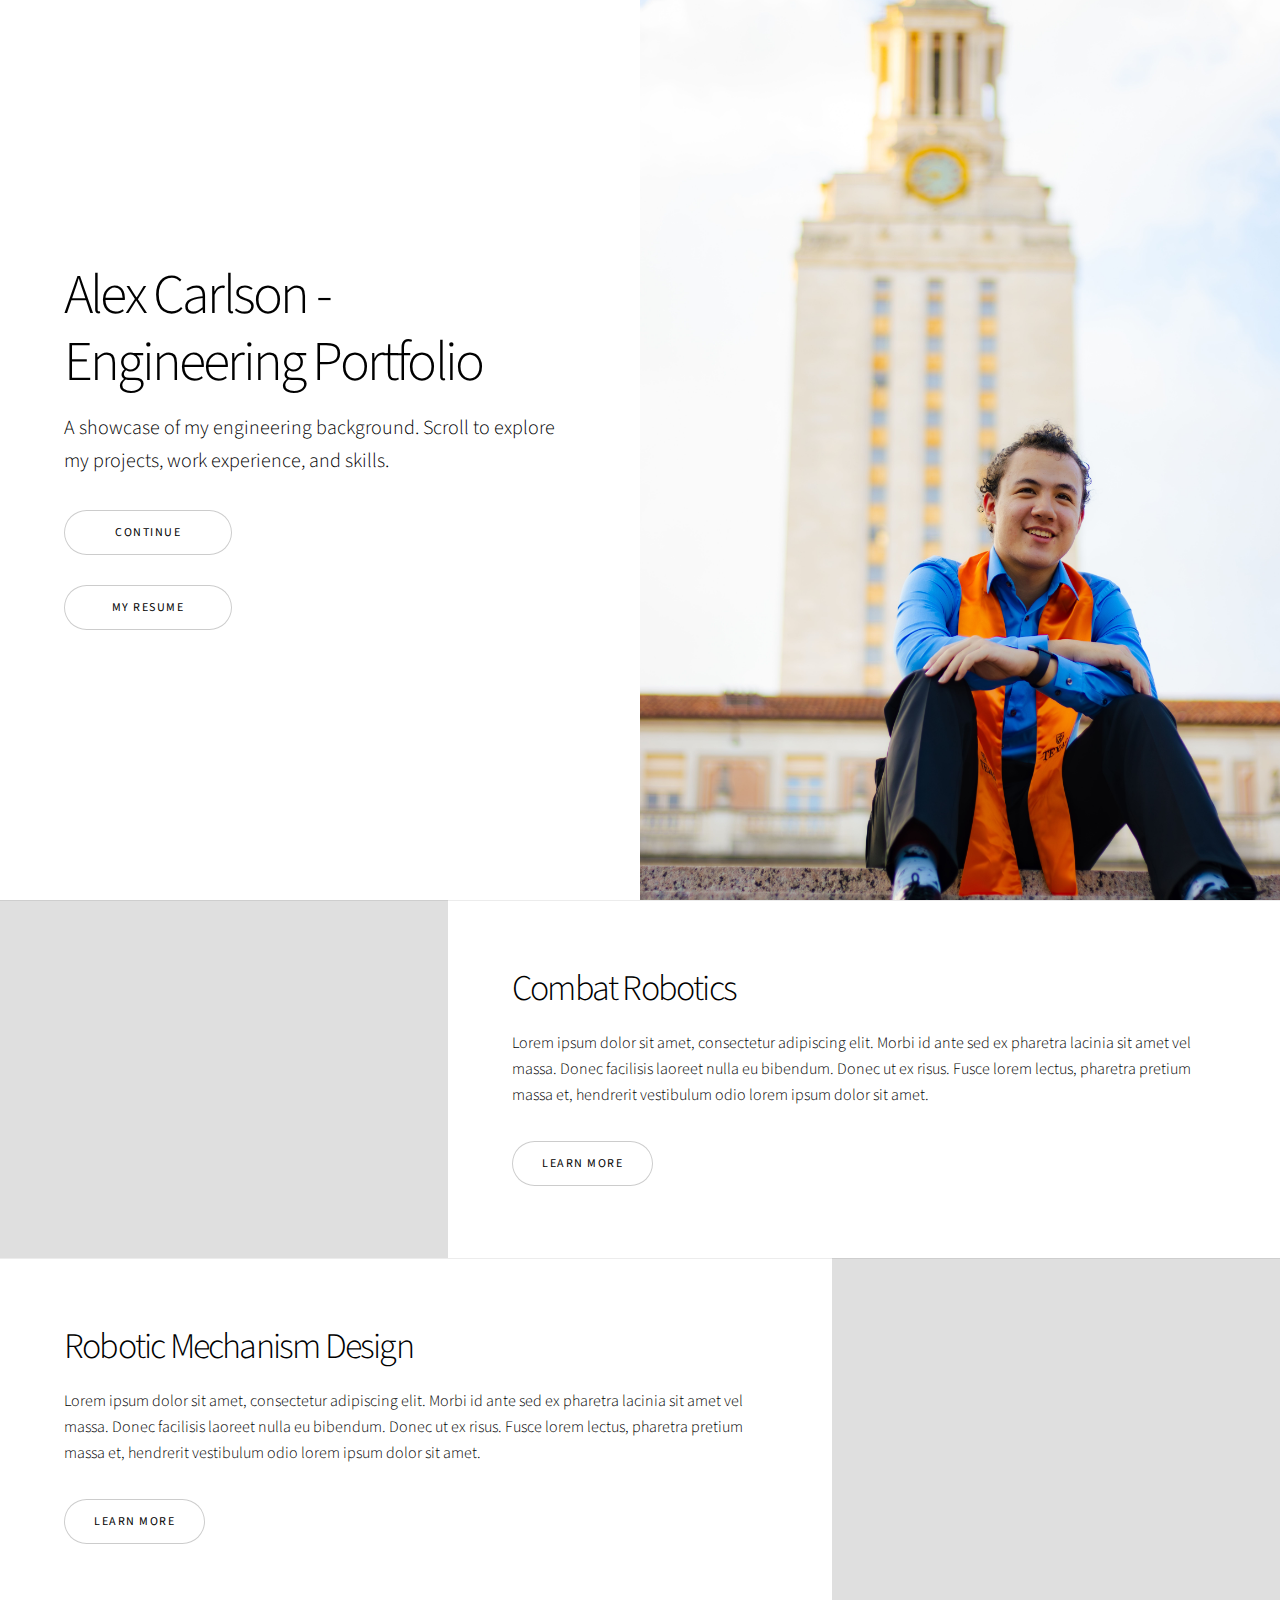
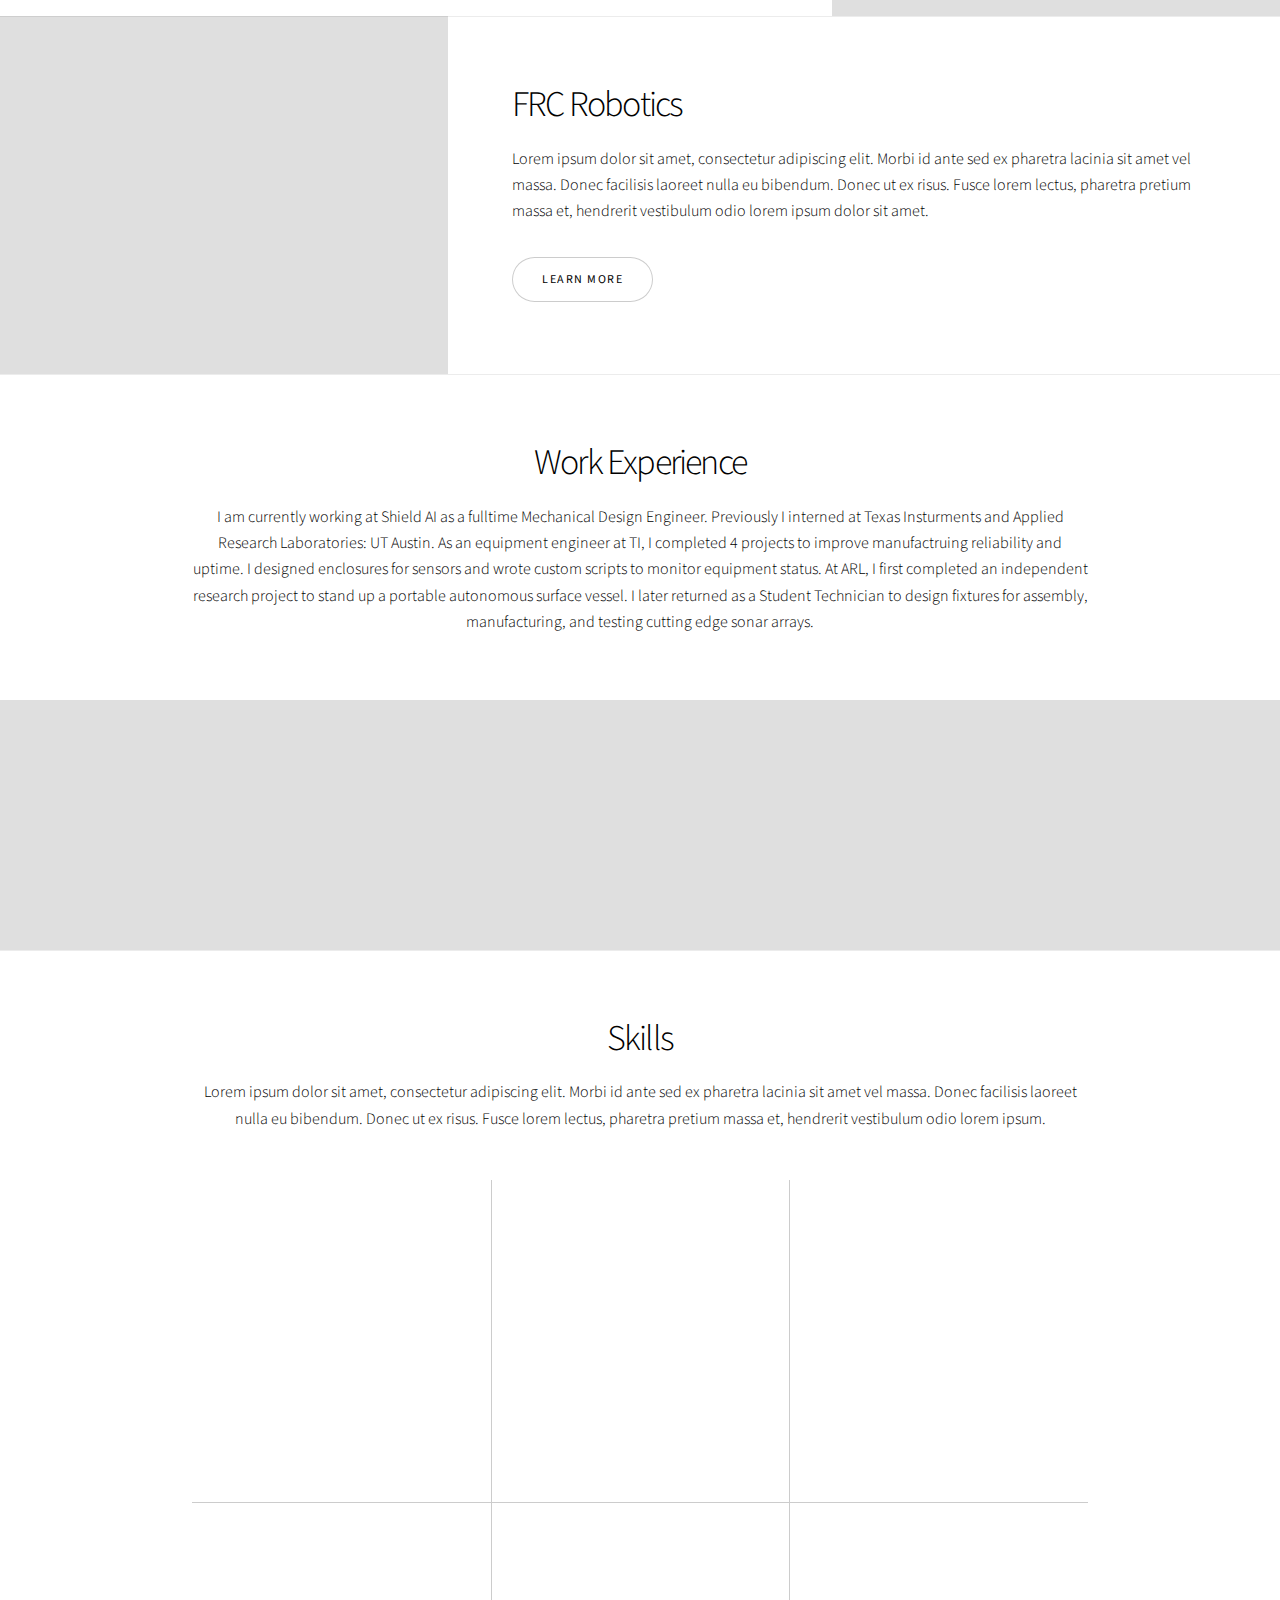
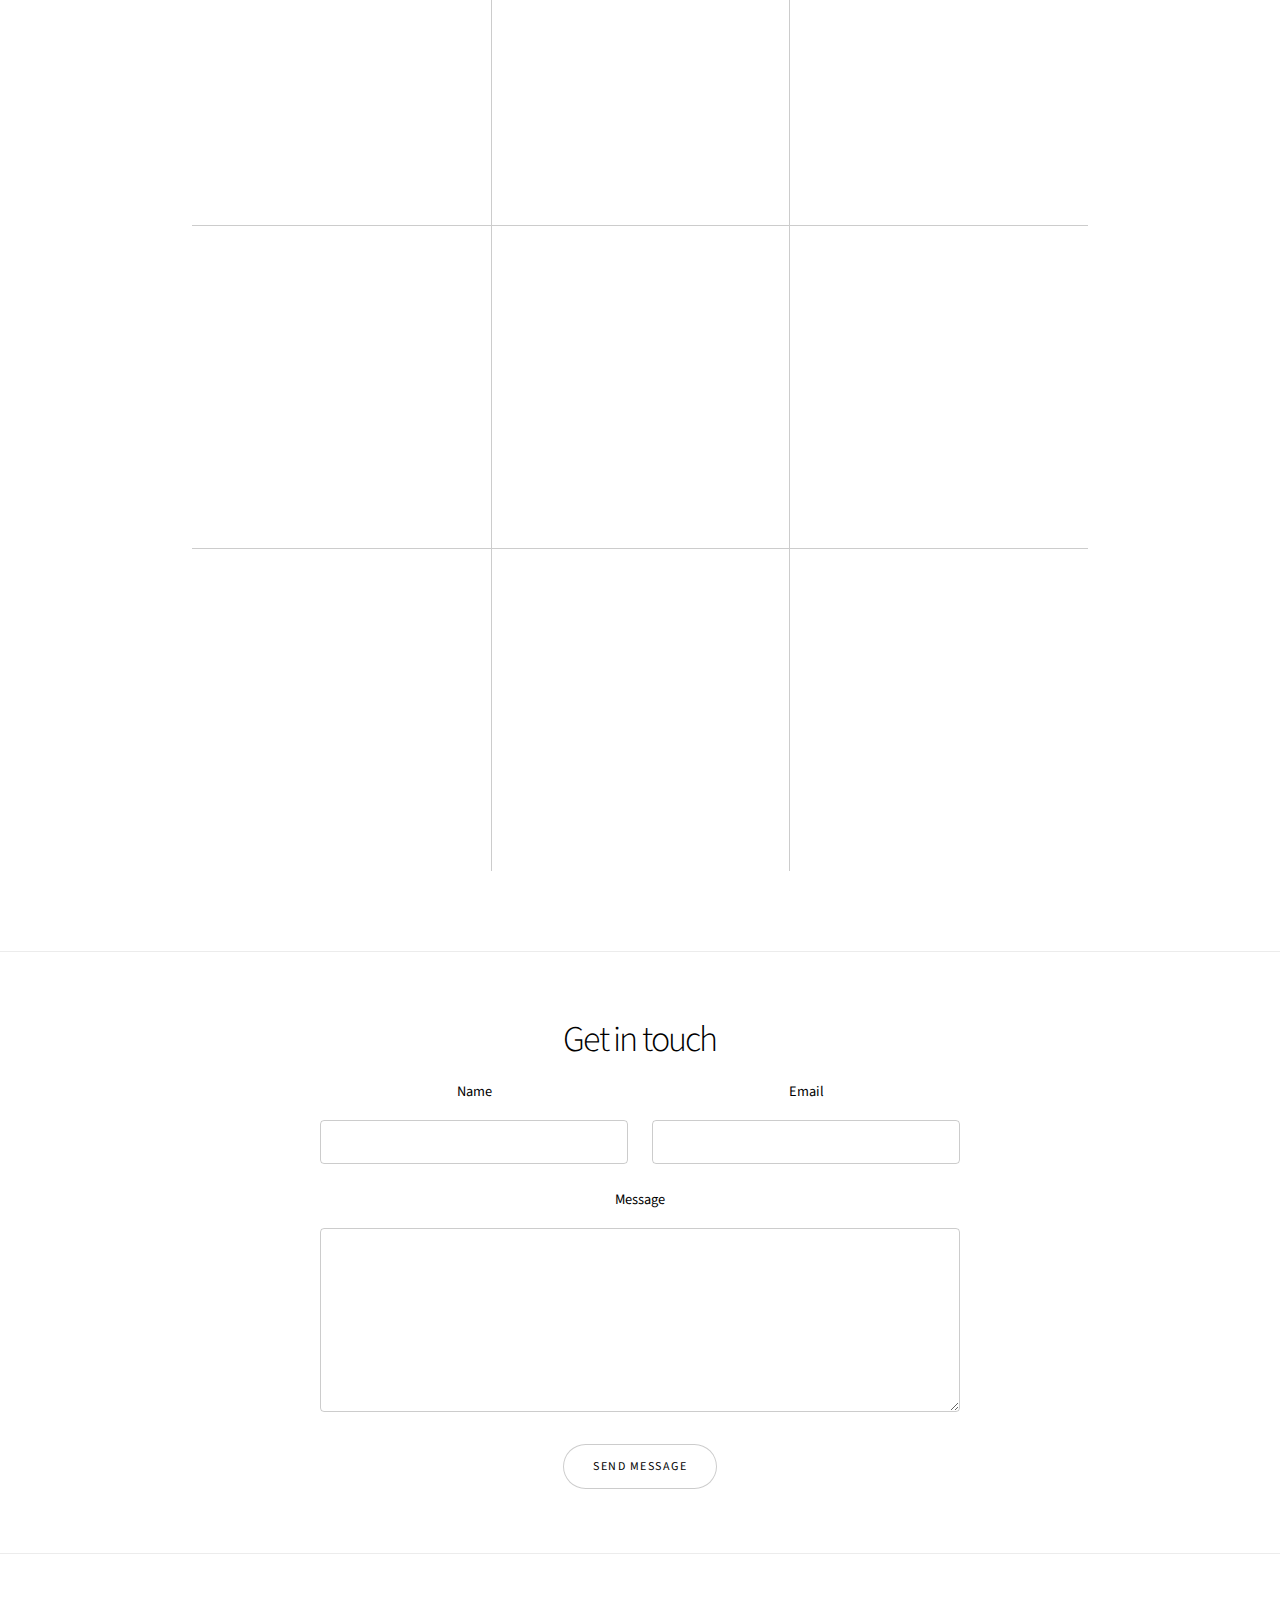
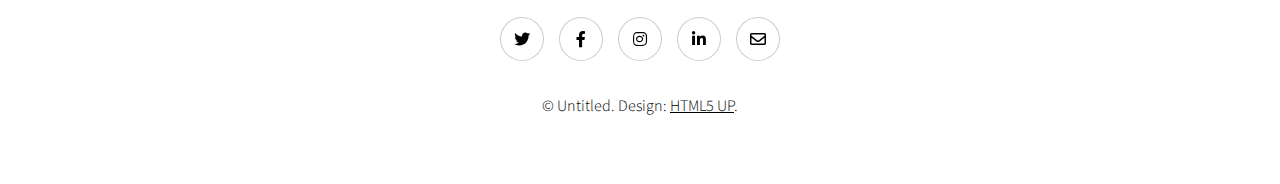
==== commit 32b27b5d: "Added Work Experience" ====
--- a/index.html
+++ b/index.html
@@ -22,9 +22,10 @@
 					<section class="banner style1 orient-left content-align-left image-position-right fullscreen onload-image-fade-in onload-content-fade-right">
 						<div class="content">
 							<h1>Alex Carlson - Engineering Portfolio</h1>
-							<p class="major">A showcase of my engineering projects and skills</a>.</p>
+							<p class="major">A showcase of my engineering background. Scroll to explore my projects, work experience, and skills.</a></p>
 							<ul class="actions stacked">
-								<li><a href="#first" class="button big wide smooth-scroll-middle">Get Started</a></li>
+								<li><a href="#first" class="button big wide smooth-scroll-middle">Continue</a></li>
+								<li><a href="files/CarlsonAlexResumeWebsite.pdf" target="_blanks" class="button big wide smooth-scroll-middle">My Resume</a></li>
 							</ul>
 						</div>
 						<div class="image">
@@ -49,20 +50,6 @@
 				<!-- Three -->
 					<section class="spotlight style1 orient-left content-align-left image-position-center onscroll-image-fade-in">
 						<div class="content">
-							<h2>Autonomous Kayak</h2>
-							<p>Lorem ipsum dolor sit amet, consectetur adipiscing elit. Morbi id ante sed ex pharetra lacinia sit amet vel massa. Donec facilisis laoreet nulla eu bibendum. Donec ut ex risus. Fusce lorem lectus, pharetra pretium massa et, hendrerit vestibulum odio lorem ipsum dolor sit amet.</p>
-							<ul class="actions stacked">
-								<li><a href="#" class="button">Learn More</a></li>
-							</ul>
-						</div>
-						<div class="image">
-							<img src="images/kayak.png" alt="" />
-						</div>
-					</section>
-
-				<!-- Four -->
-					<section class="spotlight style1 orient-right content-align-left image-position-center onscroll-image-fade-in">
-						<div class="content">
 							<h2>Robotic Mechanism Design</h2>
 							<p>Lorem ipsum dolor sit amet, consectetur adipiscing elit. Morbi id ante sed ex pharetra lacinia sit amet vel massa. Donec facilisis laoreet nulla eu bibendum. Donec ut ex risus. Fusce lorem lectus, pharetra pretium massa et, hendrerit vestibulum odio lorem ipsum dolor sit amet.</p>
 							<ul class="actions stacked">
@@ -74,11 +61,25 @@
 						</div>
 					</section>
 
+				<!-- Four -->
+					<section class="spotlight style1 orient-right content-align-left image-position-center onscroll-image-fade-in">
+						<div class="content">
+							<h2>FRC Robotics</h2>
+							<p>Lorem ipsum dolor sit amet, consectetur adipiscing elit. Morbi id ante sed ex pharetra lacinia sit amet vel massa. Donec facilisis laoreet nulla eu bibendum. Donec ut ex risus. Fusce lorem lectus, pharetra pretium massa et, hendrerit vestibulum odio lorem ipsum dolor sit amet.</p>
+							<ul class="actions stacked">
+								<li><a href="#" class="button">Learn More</a></li>
+							</ul>
+						</div>
+						<div class="image">
+							<img src="images/2019FRC.jpg" alt="" />
+						</div>
+					</section>
+
 				<!-- Five -->
 					<section class="wrapper style1 align-center">
 						<div class="inner">
-							<h2>Software Projects</h2>
-							<p>Lorem ipsum dolor sit amet, consectetur adipiscing elit. Morbi id ante sed ex pharetra lacinia sit amet vel massa. Donec facilisis laoreet nulla eu bibendum. Donec ut ex risus. Fusce lorem lectus, pharetra pretium massa et, hendrerit vestibulum odio lorem ipsum.</p>
+							<h2>Work Experience</h2>
+							<p>I am currently working at Shield AI as a fulltime Mechanical Design Engineer. Previously I interned at Texas Insturments and Applied Research Laboratories: UT Austin. As an equipment engineer at TI, I completed 4 projects to improve manufactruing reliability and uptime. I designed enclosures for sensors and wrote custom scripts to monitor equipment status. At ARL, I first completed an independent research project to stand up a portable autonomous surface vessel. I later returned as a Student Technician to design fixtures for assembly, manufacturing, and testing cutting edge sonar arrays. </p>
 						</div>
 
 						<!-- Gallery -->
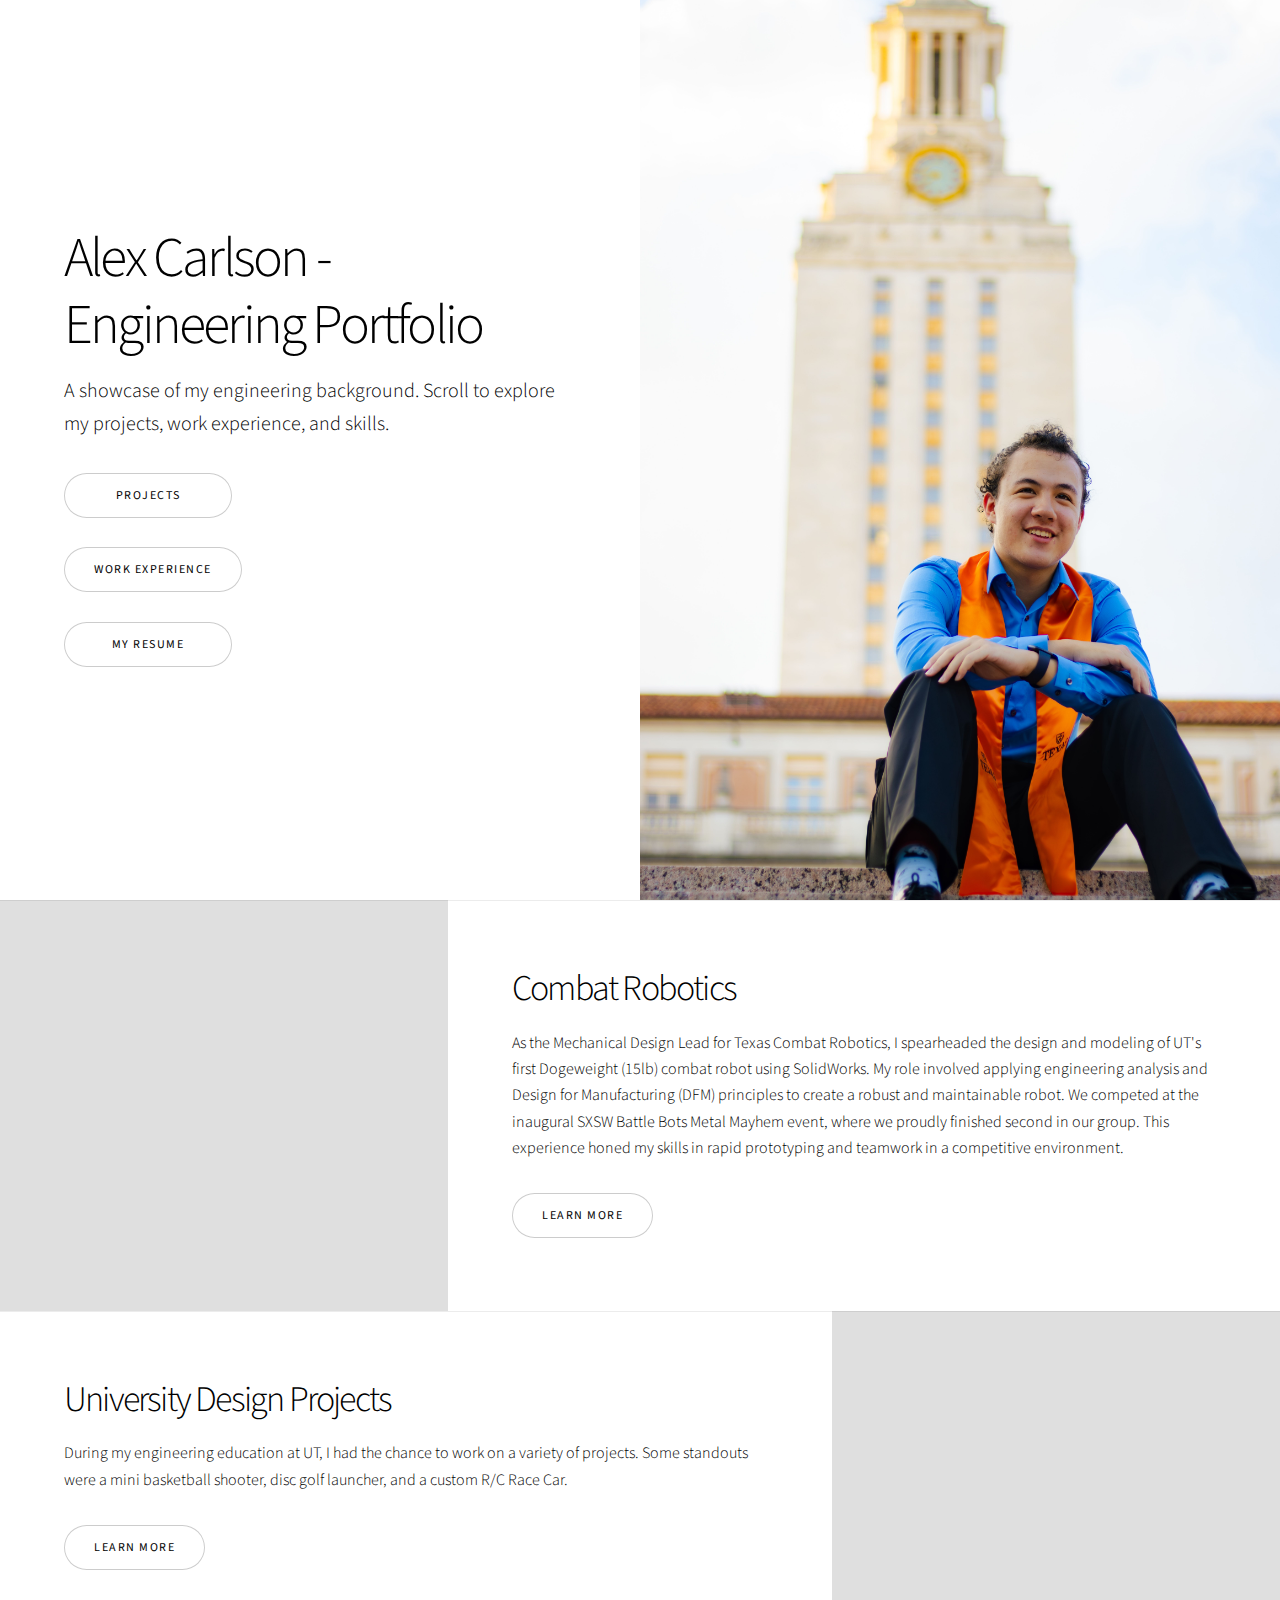
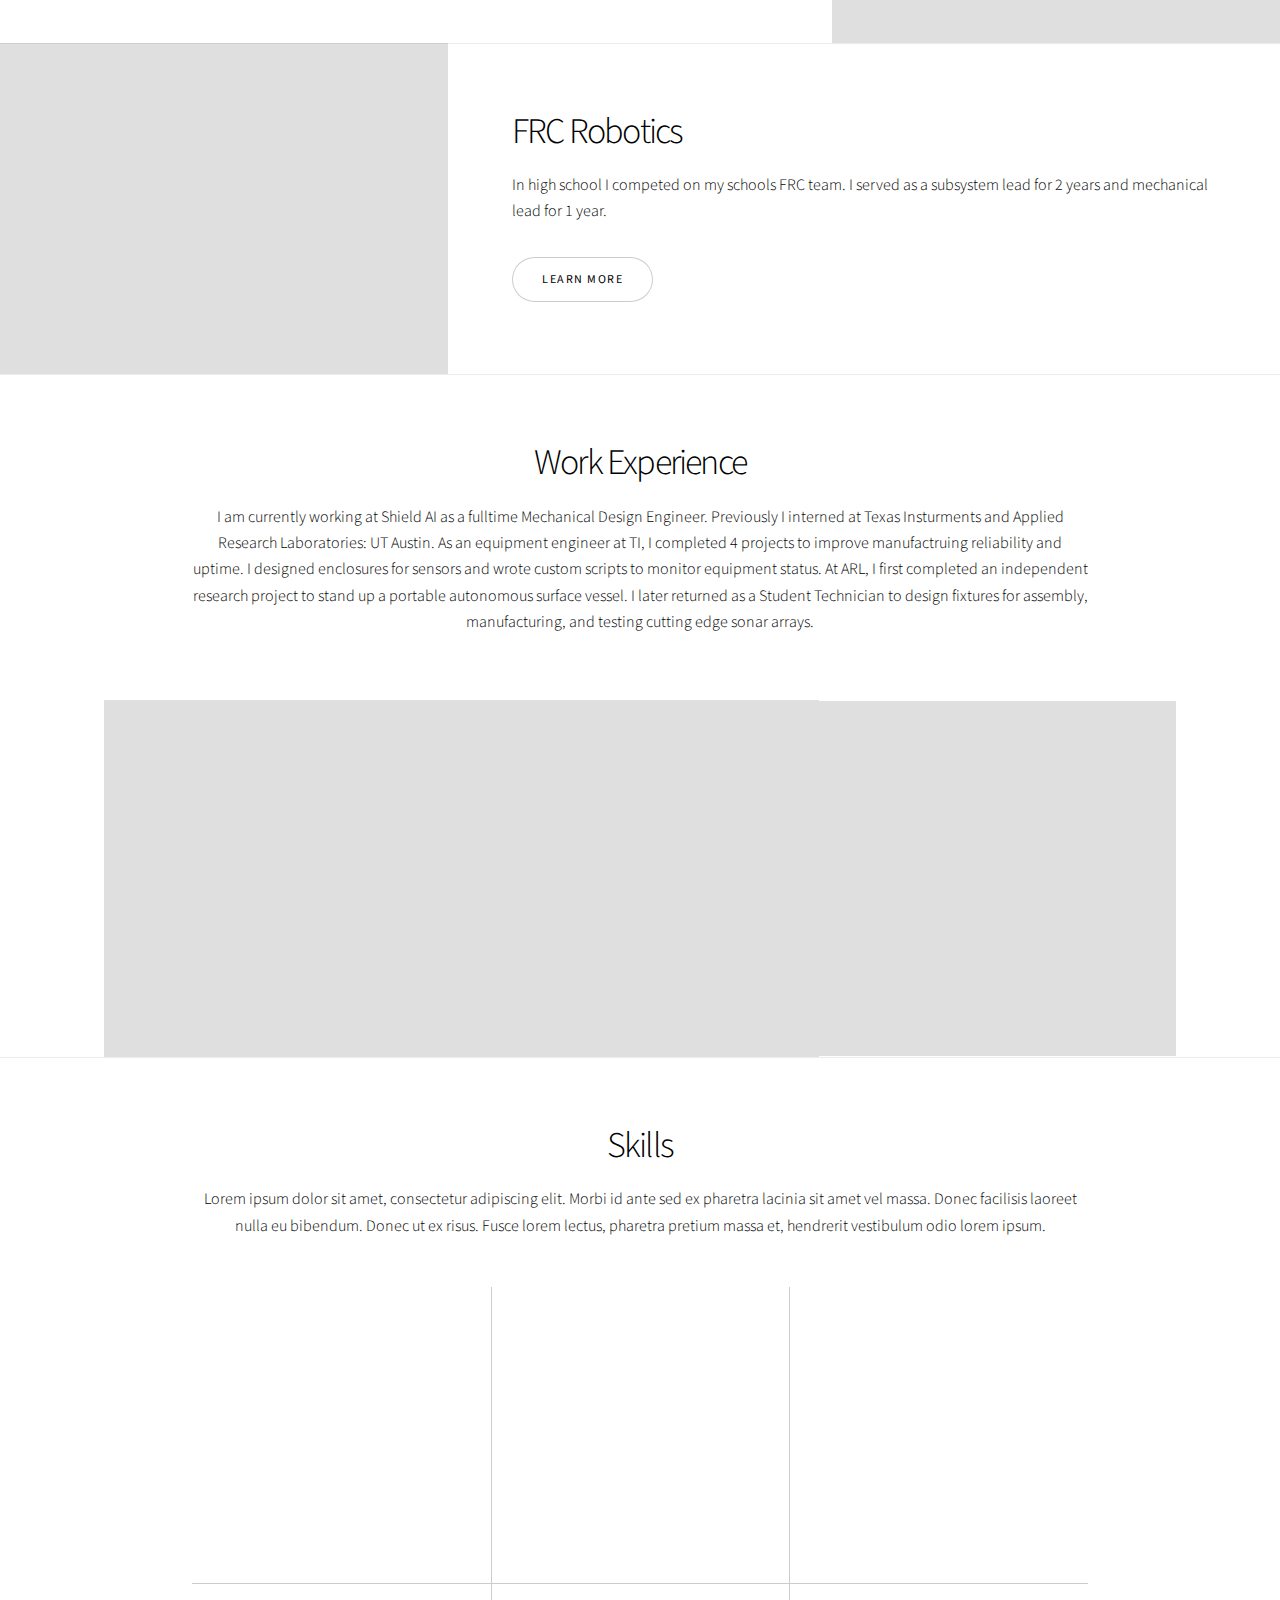
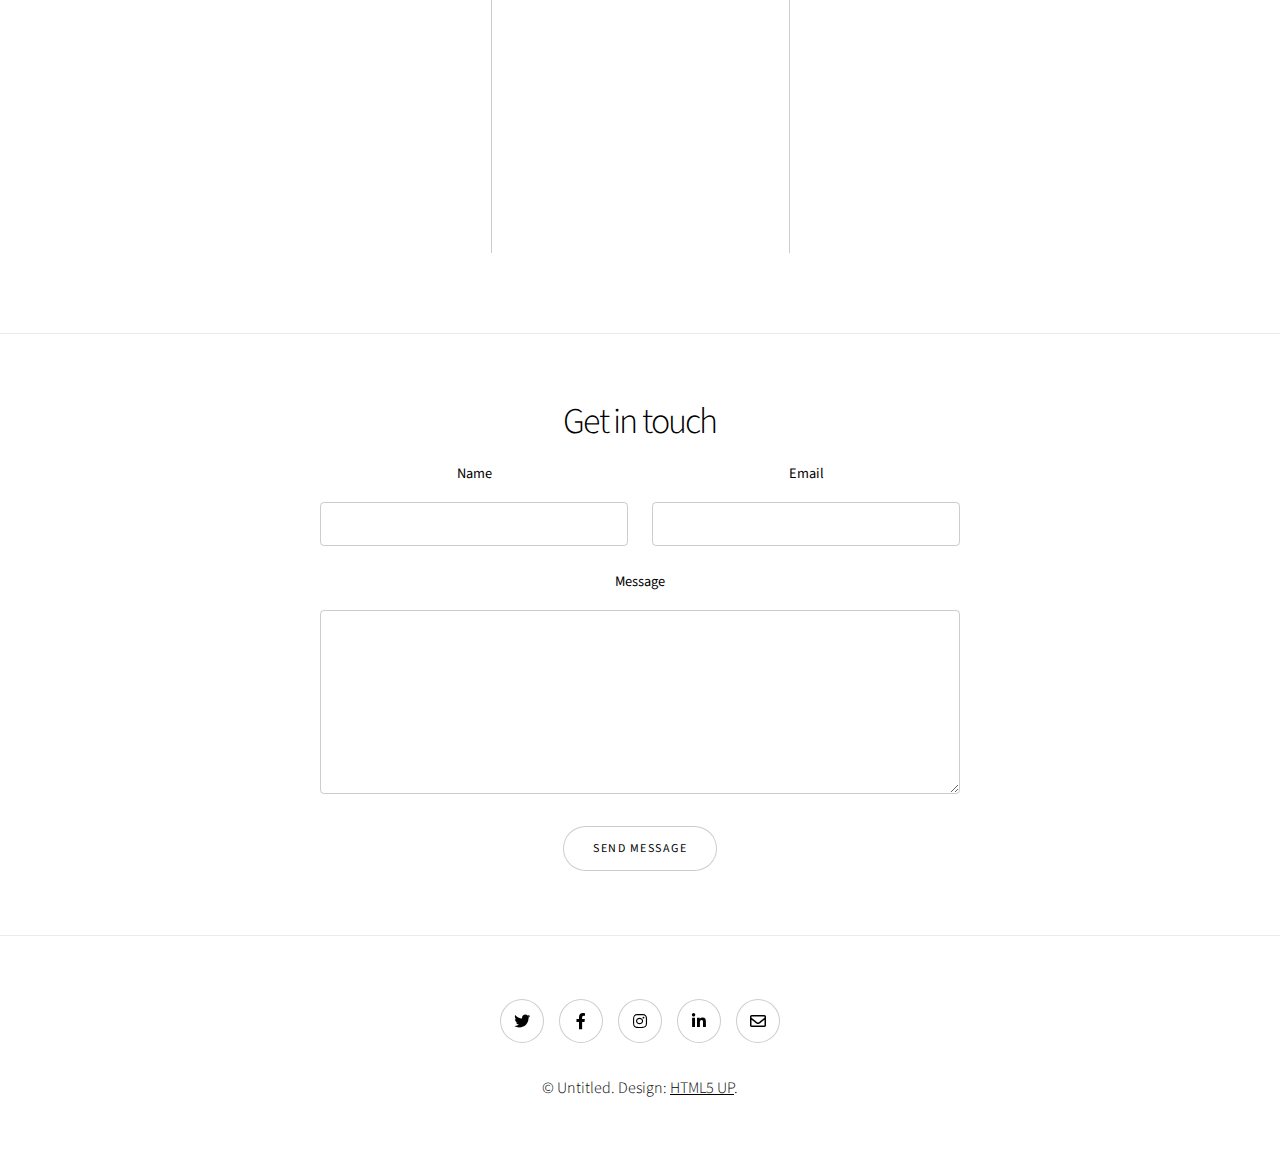
==== commit e2a99efe: "Defined skills, added work images, cut out extra sections" ====
--- a/index.html
+++ b/index.html
@@ -24,7 +24,8 @@
 							<h1>Alex Carlson - Engineering Portfolio</h1>
 							<p class="major">A showcase of my engineering background. Scroll to explore my projects, work experience, and skills.</a></p>
 							<ul class="actions stacked">
-								<li><a href="#first" class="button big wide smooth-scroll-middle">Continue</a></li>
+								<li><a href="#first" class="button big wide smooth-scroll-middle">Projects</a></li>
+								<li><a href="#work" class="button big wide smooth-scroll-middle">Work Experience</a></li>
 								<li><a href="files/CarlsonAlexResumeWebsite.pdf" target="_blanks" class="button big wide smooth-scroll-middle">My Resume</a></li>
 							</ul>
 						</div>
@@ -37,7 +38,7 @@
 					<section class="spotlight style1 orient-right content-align-left image-position-center onscroll-image-fade-in" id="first">
 						<div class="content">
 							<h2>Combat Robotics</h2>
-							<p>Lorem ipsum dolor sit amet, consectetur adipiscing elit. Morbi id ante sed ex pharetra lacinia sit amet vel massa. Donec facilisis laoreet nulla eu bibendum. Donec ut ex risus. Fusce lorem lectus, pharetra pretium massa et, hendrerit vestibulum odio lorem ipsum dolor sit amet.</p>
+							<p>As the Mechanical Design Lead for Texas Combat Robotics, I spearheaded the design and modeling of UT's first Dogeweight (15lb) combat robot using SolidWorks. My role involved applying engineering analysis and Design for Manufacturing (DFM) principles to create a robust and maintainable robot. We competed at the inaugural SXSW Battle Bots Metal Mayhem event, where we proudly finished second in our group. This experience honed my skills in rapid prototyping and teamwork in a competitive environment.</p>
 							<ul class="actions stacked">
 								<li><a href="#" class="button">Learn More</a></li>
 							</ul>
@@ -50,8 +51,8 @@
 				<!-- Three -->
 					<section class="spotlight style1 orient-left content-align-left image-position-center onscroll-image-fade-in">
 						<div class="content">
-							<h2>Robotic Mechanism Design</h2>
-							<p>Lorem ipsum dolor sit amet, consectetur adipiscing elit. Morbi id ante sed ex pharetra lacinia sit amet vel massa. Donec facilisis laoreet nulla eu bibendum. Donec ut ex risus. Fusce lorem lectus, pharetra pretium massa et, hendrerit vestibulum odio lorem ipsum dolor sit amet.</p>
+							<h2>University Design Projects</h2>
+							<p>During my engineering education at UT, I had the chance to work on a variety of projects. Some standouts were a mini basketball shooter, disc golf launcher, and a custom R/C Race Car.</p>
 							<ul class="actions stacked">
 								<li><a href="#" class="button">Learn More</a></li>
 							</ul>
@@ -65,7 +66,7 @@
 					<section class="spotlight style1 orient-right content-align-left image-position-center onscroll-image-fade-in">
 						<div class="content">
 							<h2>FRC Robotics</h2>
-							<p>Lorem ipsum dolor sit amet, consectetur adipiscing elit. Morbi id ante sed ex pharetra lacinia sit amet vel massa. Donec facilisis laoreet nulla eu bibendum. Donec ut ex risus. Fusce lorem lectus, pharetra pretium massa et, hendrerit vestibulum odio lorem ipsum dolor sit amet.</p>
+							<p>In high school I competed on my schools FRC team. I served as a subsystem lead for 2 years and mechanical lead for 1 year.</p>
 							<ul class="actions stacked">
 								<li><a href="#" class="button">Learn More</a></li>
 							</ul>
@@ -76,20 +77,20 @@
 					</section>
 
 				<!-- Five -->
-					<section class="wrapper style1 align-center">
+					<section class="wrapper style1 align-center" id="work">
 						<div class="inner">
 							<h2>Work Experience</h2>
 							<p>I am currently working at Shield AI as a fulltime Mechanical Design Engineer. Previously I interned at Texas Insturments and Applied Research Laboratories: UT Austin. As an equipment engineer at TI, I completed 4 projects to improve manufactruing reliability and uptime. I designed enclosures for sensors and wrote custom scripts to monitor equipment status. At ARL, I first completed an independent research project to stand up a portable autonomous surface vessel. I later returned as a Student Technician to design fixtures for assembly, manufacturing, and testing cutting edge sonar arrays. </p>
 						</div>
 
 						<!-- Gallery -->
-							<div class="gallery style2 medium lightbox onscroll-fade-in">
+							<div class="gallery style1 medium lightbox onscroll-fade-in">
 								<article>
-									<a href="images/gallery/fulls/01.jpg" class="image">
-										<img src="images/gallery/thumbs/01.jpg" alt="" />
+									<a href="images/TI Image.jpg" class="image">
+										<img src="images/gallery/thumbs/TI Thumb.jpg" alt="" />
 									</a>
 									<div class="caption">
-										<h3>Ipsum Dolor</h3>
+										<h3>Texas Insturments</h3>
 										<p>Lorem ipsum dolor amet, consectetur magna etiam elit. Etiam sed ultrices.</p>
 										<ul class="actions fixed">
 											<li><span class="button small">Details</span></li>
@@ -98,10 +99,10 @@
 								</article>
 								<article>
 									<a href="images/gallery/fulls/02.jpg" class="image">
-										<img src="images/gallery/thumbs/02.jpg" alt="" />
+										<img src="images/gallery/thumbs/ShieldAI Thumb.jpg" alt="" />
 									</a>
 									<div class="caption">
-										<h3>Feugiat Lorem</h3>
+										<h3>Shield AI</h3>
 										<p>Lorem ipsum dolor amet, consectetur magna etiam elit. Etiam sed ultrices.</p>
 										<ul class="actions fixed">
 											<li><span class="button small">Details</span></li>
@@ -110,124 +111,17 @@
 								</article>
 								<article>
 									<a href="images/gallery/fulls/03.jpg" class="image">
-										<img src="images/gallery/thumbs/03.jpg" alt="" />
+										<img src="images/gallery/thumbs/ARL Thumb.png" alt="" />
 									</a>
 									<div class="caption">
-										<h3>Magna Amet</h3>
+										<h3>Applied Research Laboratories</h3>
 										<p>Lorem ipsum dolor amet, consectetur magna etiam elit. Etiam sed ultrices.</p>
 										<ul class="actions fixed">
 											<li><span class="button small">Details</span></li>
 										</ul>
 									</div>
 								</article>
-								<article>
-									<a href="images/gallery/fulls/04.jpg" class="image">
-										<img src="images/gallery/thumbs/04.jpg" alt="" />
-									</a>
-									<div class="caption">
-										<h3>Sed Tempus</h3>
-										<p>Lorem ipsum dolor amet, consectetur magna etiam elit. Etiam sed ultrices.</p>
-										<ul class="actions fixed">
-											<li><span class="button small">Details</span></li>
-										</ul>
-									</div>
-								</article>
-								<article>
-									<a href="images/gallery/fulls/05.jpg" class="image">
-										<img src="images/gallery/thumbs/05.jpg" alt="" />
-									</a>
-									<div class="caption">
-										<h3>Ultrices Magna</h3>
-										<p>Lorem ipsum dolor amet, consectetur magna etiam elit. Etiam sed ultrices.</p>
-										<ul class="actions fixed">
-											<li><span class="button small">Details</span></li>
-										</ul>
-									</div>
-								</article>
-								<article>
-									<a href="images/gallery/fulls/06.jpg" class="image">
-										<img src="images/gallery/thumbs/06.jpg" alt="" />
-									</a>
-									<div class="caption">
-										<h3>Sed Tempus</h3>
-										<p>Lorem ipsum dolor amet, consectetur magna etiam elit. Etiam sed ultrices.</p>
-										<ul class="actions fixed">
-											<li><span class="button small">Details</span></li>
-										</ul>
-									</div>
-								</article>
-								<article>
-									<a href="images/gallery/fulls/07.jpg" class="image">
-										<img src="images/gallery/thumbs/07.jpg" alt="" />
-									</a>
-									<div class="caption">
-										<h3>Ipsum Lorem</h3>
-										<p>Lorem ipsum dolor amet, consectetur magna etiam elit. Etiam sed ultrices.</p>
-										<ul class="actions fixed">
-											<li><span class="button small">Details</span></li>
-										</ul>
-									</div>
-								</article>
-								<article>
-									<a href="images/gallery/fulls/08.jpg" class="image">
-										<img src="images/gallery/thumbs/08.jpg" alt="" />
-									</a>
-									<div class="caption">
-										<h3>Magna Risus</h3>
-										<p>Lorem ipsum dolor amet, consectetur magna etiam elit. Etiam sed ultrices.</p>
-										<ul class="actions fixed">
-											<li><span class="button small">Details</span></li>
-										</ul>
-									</div>
-								</article>
-								<article>
-									<a href="images/gallery/fulls/09.jpg" class="image">
-										<img src="images/gallery/thumbs/09.jpg" alt="" />
-									</a>
-									<div class="caption">
-										<h3>Tempus Dolor</h3>
-										<p>Lorem ipsum dolor amet, consectetur magna etiam elit. Etiam sed ultrices.</p>
-										<ul class="actions fixed">
-											<li><span class="button small">Details</span></li>
-										</ul>
-									</div>
-								</article>
-								<article>
-									<a href="images/gallery/fulls/10.jpg" class="image">
-										<img src="images/gallery/thumbs/10.jpg" alt="" />
-									</a>
-									<div class="caption">
-										<h3>Sed Etiam</h3>
-										<p>Lorem ipsum dolor amet, consectetur magna etiam elit. Etiam sed ultrices.</p>
-										<ul class="actions fixed">
-											<li><span class="button small">Details</span></li>
-										</ul>
-									</div>
-								</article>
-								<article>
-									<a href="images/gallery/fulls/11.jpg" class="image">
-										<img src="images/gallery/thumbs/11.jpg" alt="" />
-									</a>
-									<div class="caption">
-										<h3>Magna Lorem</h3>
-										<p>Lorem ipsum dolor amet, consectetur magna etiam elit. Etiam sed ultrices.</p>
-										<ul class="actions fixed">
-											<li><span class="button small">Details</span></li>
-										</ul>
-									</div>
-								</article>
-								<article>
-									<a href="images/gallery/fulls/12.jpg" class="image">
-										<img src="images/gallery/thumbs/12.jpg" alt="" />
-									</a>
-									<div class="caption">
-										<h3>Ipsum Dolor</h3>
-										<p>Lorem ipsum dolor amet, consectetur magna etiam elit. Etiam sed ultrices.</p>
-										<ul class="actions fixed">
-											<li><span class="button small">Details</span></li>
-										</ul>
-									</div>
-								</article>
+								
 							</div>
 
 					</section>
@@ -239,64 +133,34 @@
 							<p>Lorem ipsum dolor sit amet, consectetur adipiscing elit. Morbi id ante sed ex pharetra lacinia sit amet vel massa. Donec facilisis laoreet nulla eu bibendum. Donec ut ex risus. Fusce lorem lectus, pharetra pretium massa et, hendrerit vestibulum odio lorem ipsum.</p>
 							<div class="items style1 medium onscroll-fade-in">
 								<section>
-									<span class="icon style2 major fa-gem"></span>
-									<h3>Lorem</h3>
-									<p>Lorem ipsum dolor sit amet, consectetur adipiscing elit. Morbi dui turpis, cursus eget orci amet aliquam congue semper. Etiam eget ultrices risus nec tempor elit.</p>
-								</section>
-								<section>
-									<span class="icon solid style2 major fa-save"></span>
-									<h3>Ipsum</h3>
-									<p>Lorem ipsum dolor sit amet, consectetur adipiscing elit. Morbi dui turpis, cursus eget orci amet aliquam congue semper. Etiam eget ultrices risus nec tempor elit.</p>
-								</section>
-								<section>
-									<span class="icon solid style2 major fa-chart-bar"></span>
-									<h3>Dolor</h3>
-									<p>Lorem ipsum dolor sit amet, consectetur adipiscing elit. Morbi dui turpis, cursus eget orci amet aliquam congue semper. Etiam eget ultrices risus nec tempor elit.</p>
-								</section>
-								<section>
-									<span class="icon solid style2 major fa-wifi"></span>
-									<h3>Amet</h3>
-									<p>Lorem ipsum dolor sit amet, consectetur adipiscing elit. Morbi dui turpis, cursus eget orci amet aliquam congue semper. Etiam eget ultrices risus nec tempor elit.</p>
-								</section>
-								<section>
-									<span class="icon solid style2 major fa-cog"></span>
-									<h3>Magna</h3>
-									<p>Lorem ipsum dolor sit amet, consectetur adipiscing elit. Morbi dui turpis, cursus eget orci amet aliquam congue semper. Etiam eget ultrices risus nec tempor elit.</p>
-								</section>
-								<section>
-									<span class="icon style2 major fa-paper-plane"></span>
-									<h3>Tempus</h3>
-									<p>Lorem ipsum dolor sit amet, consectetur adipiscing elit. Morbi dui turpis, cursus eget orci amet aliquam congue semper. Etiam eget ultrices risus nec tempor elit.</p>
-								</section>
-								<section>
-									<span class="icon solid style2 major fa-desktop"></span>
-									<h3>Aliquam</h3>
-									<p>Lorem ipsum dolor sit amet, consectetur adipiscing elit. Morbi dui turpis, cursus eget orci amet aliquam congue semper. Etiam eget ultrices risus nec tempor elit.</p>
-								</section>
-								<section>
-									<span class="icon solid style2 major fa-sync-alt"></span>
-									<h3>Elit</h3>
-									<p>Lorem ipsum dolor sit amet, consectetur adipiscing elit. Morbi dui turpis, cursus eget orci amet aliquam congue semper. Etiam eget ultrices risus nec tempor elit.</p>
-								</section>
-								<section>
-									<span class="icon solid style2 major fa-hashtag"></span>
-									<h3>Morbi</h3>
-									<p>Lorem ipsum dolor sit amet, consectetur adipiscing elit. Morbi dui turpis, cursus eget orci amet aliquam congue semper. Etiam eget ultrices risus nec tempor elit.</p>
-								</section>
-								<section>
-									<span class="icon solid style2 major fa-bolt"></span>
-									<h3>Turpis</h3>
-									<p>Lorem ipsum dolor sit amet, consectetur adipiscing elit. Morbi dui turpis, cursus eget orci amet aliquam congue semper. Etiam eget ultrices risus nec tempor elit.</p>
-								</section>
-								<section>
-									<span class="icon solid style2 major fa-envelope"></span>
-									<h3>Ultrices</h3>
-									<p>Lorem ipsum dolor sit amet, consectetur adipiscing elit. Morbi dui turpis, cursus eget orci amet aliquam congue semper. Etiam eget ultrices risus nec tempor elit.</p>
-								</section>
-								<section>
-									<span class="icon solid style2 major fa-leaf"></span>
-									<h3>Risus</h3>
-									<p>Lorem ipsum dolor sit amet, consectetur adipiscing elit. Morbi dui turpis, cursus eget orci amet aliquam congue semper. Etiam eget ultrices risus nec tempor elit.</p>
+									<span class="icon solid style2 major fa-drafting-compass"></span>
+									<h3>CAD Modeling</h3>
+									<p>Professional experience in Solidworks and  Siemens NX. Hobbyist experience in Fusion 360 and OnShape.</p>
+								</section>
+								<section>
+									<span class="icon solid style2 major fa-print"></span>
+									<h3>Rapid Prototyping</h3>
+									<p>Creating fast, functional protypes to quickly iterate and downselect design concepts. </p>
+								</section>
+								<section>
+									<span class="icon solid style2 major fa-industry"></span>
+									<h3>Design for Manufacturing</h3>
+									<p>Apply best practices to increase manufacturability and minimize costs.</p>
+								</section>
+								<section>
+									<span class="icon solid style2 major fa-robot"></span>
+									<h3>Mechatronics</h3>
+									<p>Component selection and integration. Interface with PCB designers for enclosures.</p>
+								</section>
+								<section>
+									<span class="icon solid style2 major fa-chart-line"></span>
+									<h3>Finite Element Analysis</h3>
+									<p>Idk man</p>
+								</section>
+								<section>
+									<span class="icon solid style2 major fa-code"></span>
+									<h3>Programming</h3>
+									<p>Pytho, Java, Swift, Matlab</p>
 								</section>
 							</div>
 						</div>
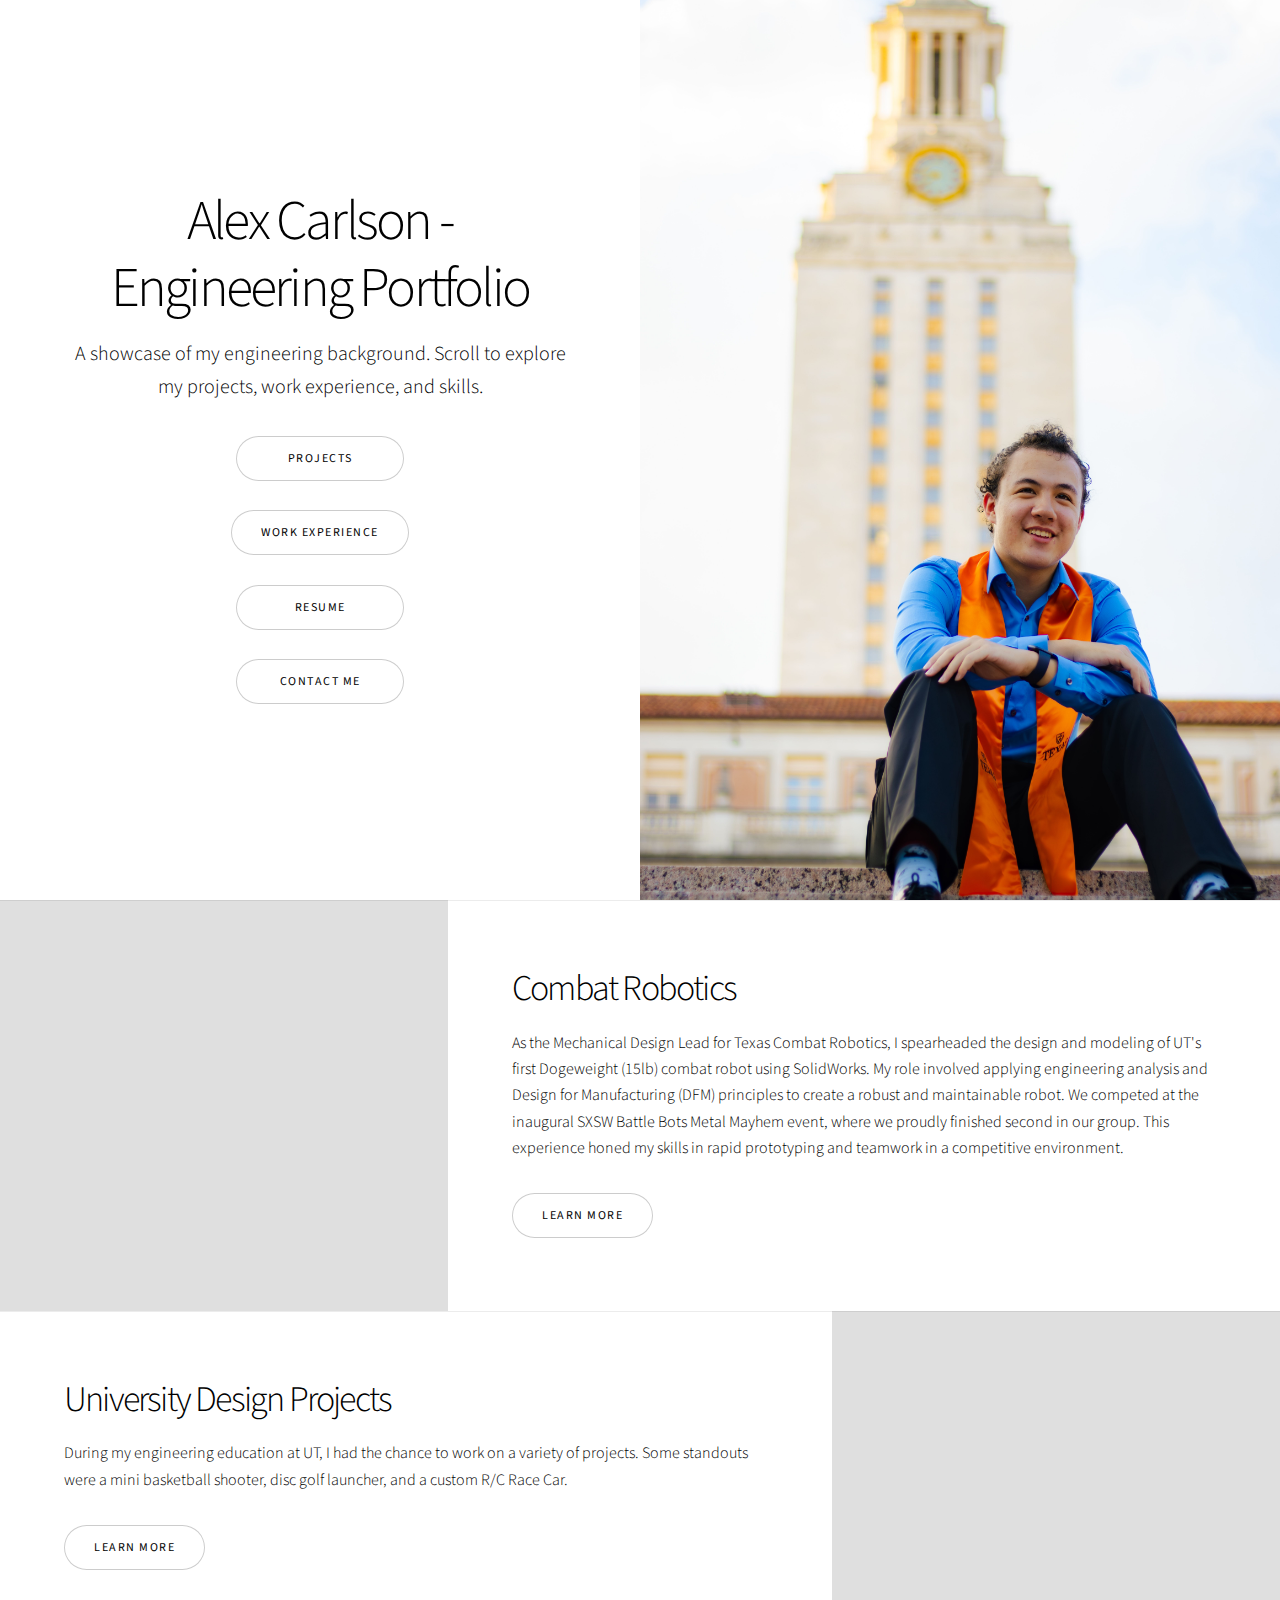
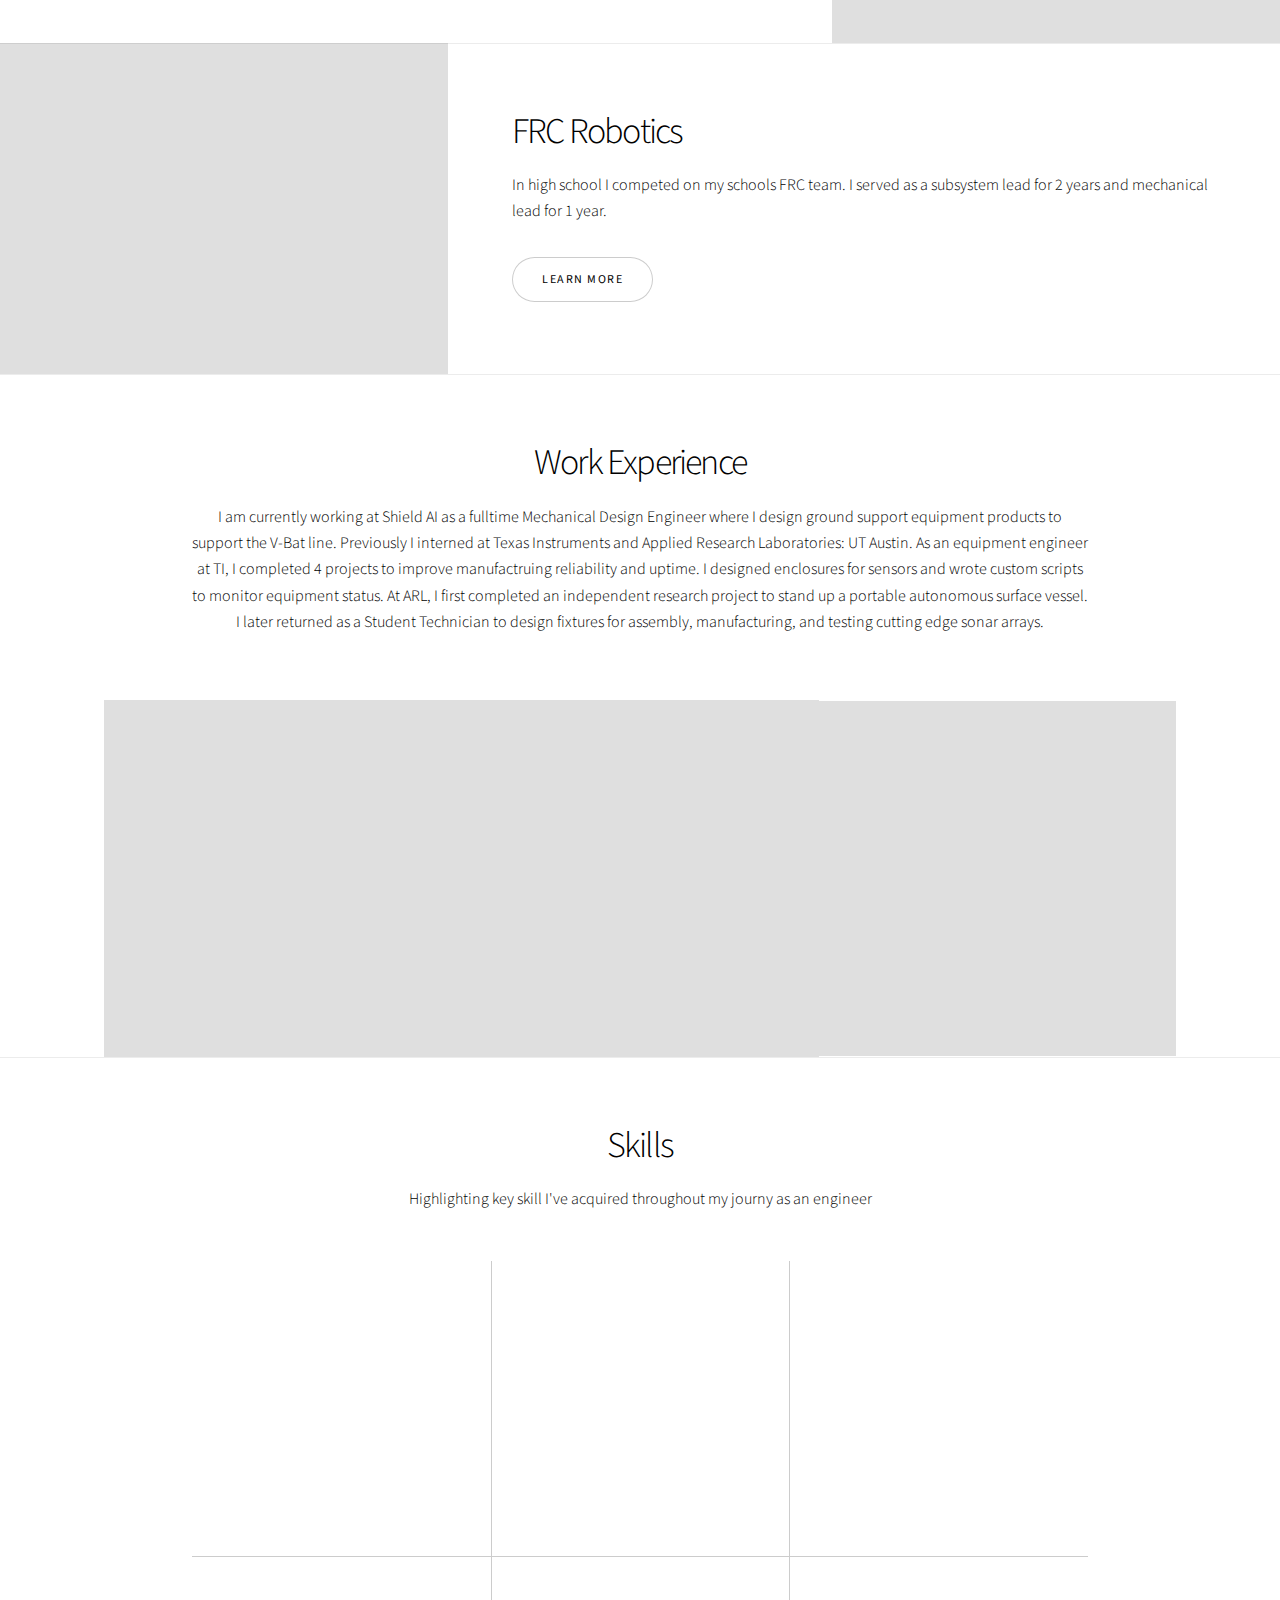
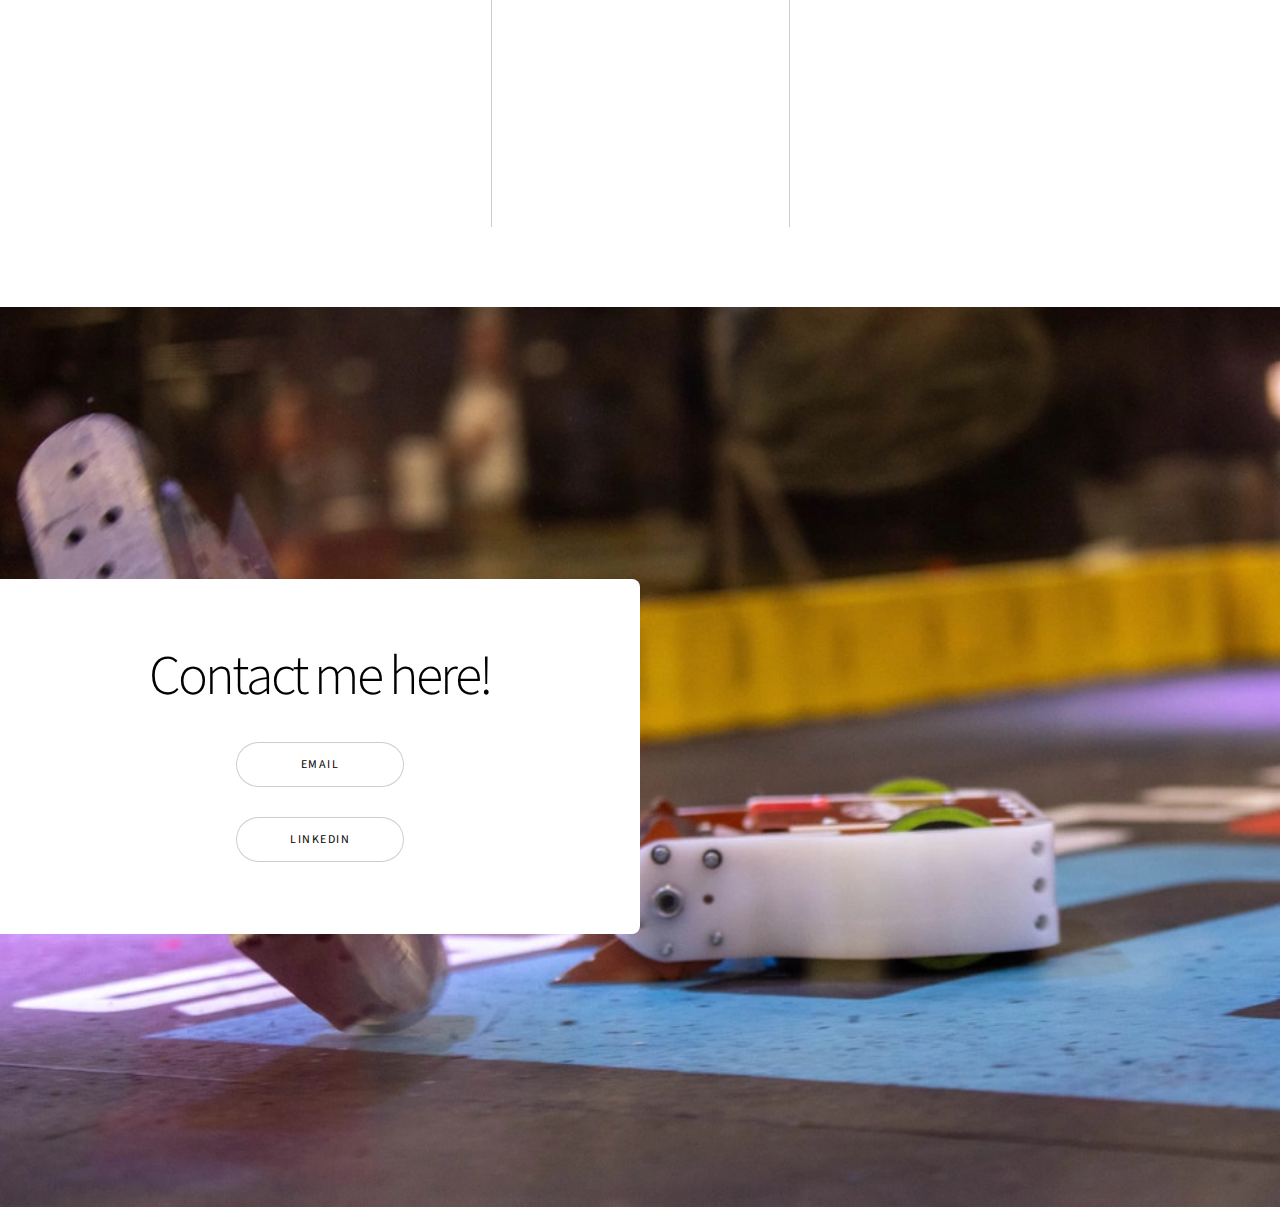
==== commit 6710831f: "Added simulation description, updated resume, and favicon" ====
--- a/index.html
+++ b/index.html
@@ -9,6 +9,7 @@
 	<head>
 		<title>Alex Carlson - Engineering Portfolio</title>
 		<meta charset="utf-8" />
+		<link rel="icon" href="images/favicon.ico" type="image/x-icon">
 		<meta name="viewport" content="width=device-width, initial-scale=1, user-scalable=no" />
 		<link rel="stylesheet" href="assets/css/main.css" />
 		<noscript><link rel="stylesheet" href="assets/css/noscript.css" /></noscript>
@@ -19,14 +20,16 @@
 			<div id="wrapper" class="divided">
 
 				<!-- One -->
-					<section class="banner style1 orient-left content-align-left image-position-right fullscreen onload-image-fade-in onload-content-fade-right">
+					<section class="banner style1 orient-left content-align-center image-position-right fullscreen onload-image-fade-in onload-content-fade-right">
 						<div class="content">
 							<h1>Alex Carlson - Engineering Portfolio</h1>
 							<p class="major">A showcase of my engineering background. Scroll to explore my projects, work experience, and skills.</a></p>
 							<ul class="actions stacked">
 								<li><a href="#first" class="button big wide smooth-scroll-middle">Projects</a></li>
 								<li><a href="#work" class="button big wide smooth-scroll-middle">Work Experience</a></li>
-								<li><a href="files/CarlsonAlexResumeWebsite.pdf" target="_blanks" class="button big wide smooth-scroll-middle">My Resume</a></li>
+								<li><a href="files/CarlsonAlexResumeWebsite.pdf" target="_blanks" class="button big wide smooth-scroll-middle">Resume</a></li>
+								<li><a href="#contact" class="button big wide smooth-scroll-middle">Contact Me</a></li>
+
 							</ul>
 						</div>
 						<div class="image">
@@ -80,7 +83,7 @@
 					<section class="wrapper style1 align-center" id="work">
 						<div class="inner">
 							<h2>Work Experience</h2>
-							<p>I am currently working at Shield AI as a fulltime Mechanical Design Engineer. Previously I interned at Texas Insturments and Applied Research Laboratories: UT Austin. As an equipment engineer at TI, I completed 4 projects to improve manufactruing reliability and uptime. I designed enclosures for sensors and wrote custom scripts to monitor equipment status. At ARL, I first completed an independent research project to stand up a portable autonomous surface vessel. I later returned as a Student Technician to design fixtures for assembly, manufacturing, and testing cutting edge sonar arrays. </p>
+							<p>I am currently working at Shield AI as a fulltime Mechanical Design Engineer where I design ground support equipment products to support the V-Bat line. Previously I interned at Texas Instruments and Applied Research Laboratories: UT Austin. As an equipment engineer at TI, I completed 4 projects to improve manufactruing reliability and uptime. I designed enclosures for sensors and wrote custom scripts to monitor equipment status. At ARL, I first completed an independent research project to stand up a portable autonomous surface vessel. I later returned as a Student Technician to design fixtures for assembly, manufacturing, and testing cutting edge sonar arrays. </p>
 						</div>
 
 						<!-- Gallery -->
@@ -91,7 +94,7 @@
 									</a>
 									<div class="caption">
 										<h3>Texas Insturments</h3>
-										<p>Lorem ipsum dolor amet, consectetur magna etiam elit. Etiam sed ultrices.</p>
+										<p></p>
 										<ul class="actions fixed">
 											<li><span class="button small">Details</span></li>
 										</ul>
@@ -103,7 +106,7 @@
 									</a>
 									<div class="caption">
 										<h3>Shield AI</h3>
-										<p>Lorem ipsum dolor amet, consectetur magna etiam elit. Etiam sed ultrices.</p>
+										<p></p>
 										<ul class="actions fixed">
 											<li><span class="button small">Details</span></li>
 										</ul>
@@ -115,7 +118,7 @@
 									</a>
 									<div class="caption">
 										<h3>Applied Research Laboratories</h3>
-										<p>Lorem ipsum dolor amet, consectetur magna etiam elit. Etiam sed ultrices.</p>
+										<p></p>
 										<ul class="actions fixed">
 											<li><span class="button small">Details</span></li>
 										</ul>
@@ -130,7 +133,7 @@
 					<section class="wrapper style1 align-center">
 						<div class="inner">
 							<h2>Skills</h2>
-							<p>Lorem ipsum dolor sit amet, consectetur adipiscing elit. Morbi id ante sed ex pharetra lacinia sit amet vel massa. Donec facilisis laoreet nulla eu bibendum. Donec ut ex risus. Fusce lorem lectus, pharetra pretium massa et, hendrerit vestibulum odio lorem ipsum.</p>
+							<p>Highlighting key skill I've acquired throughout my journy as an engineer</p>
 							<div class="items style1 medium onscroll-fade-in">
 								<section>
 									<span class="icon solid style2 major fa-drafting-compass"></span>
@@ -154,60 +157,31 @@
 								</section>
 								<section>
 									<span class="icon solid style2 major fa-chart-line"></span>
-									<h3>Finite Element Analysis</h3>
-									<p>Idk man</p>
+									<h3>Simulations</h3>
+									<p>Experience running Finite Element Analysis simulations in the Solidworks Simulation tool.</p>
 								</section>
 								<section>
 									<span class="icon solid style2 major fa-code"></span>
 									<h3>Programming</h3>
-									<p>Pytho, Java, Swift, Matlab</p>
+									<p>Coding experience in Python, Java, Swift, and Matlab</p>
 								</section>
 							</div>
 						</div>
 					</section>
-
 				<!-- Seven -->
-					<section class="wrapper style1 align-center">
-						<div class="inner medium">
-							<h2>Get in touch</h2>
-							<form method="post" action="#">
-								<div class="fields">
-									<div class="field half">
-										<label for="name">Name</label>
-										<input type="text" name="name" id="name" value="" />
-									</div>
-									<div class="field half">
-										<label for="email">Email</label>
-										<input type="email" name="email" id="email" value="" />
-									</div>
-									<div class="field">
-										<label for="message">Message</label>
-										<textarea name="message" id="message" rows="6"></textarea>
-									</div>
-								</div>
-								<ul class="actions special">
-									<li><input type="submit" name="submit" id="submit" value="Send Message" /></li>
-								</ul>
-							</form>
-
-						</div>
-					</section>
-
-				<!-- Footer -->
-					<footer class="wrapper style1 align-center">
-						<div class="inner">
-							<ul class="icons">
-								<li><a href="#" class="icon brands style2 fa-twitter"><span class="label">Twitter</span></a></li>
-								<li><a href="#" class="icon brands style2 fa-facebook-f"><span class="label">Facebook</span></a></li>
-								<li><a href="#" class="icon brands style2 fa-instagram"><span class="label">Instagram</span></a></li>
-								<li><a href="#" class="icon brands style2 fa-linkedin-in"><span class="label">LinkedIn</span></a></li>
-								<li><a href="#" class="icon style2 fa-envelope"><span class="label">Email</span></a></li>
-							</ul>
-							<p>&copy; Untitled. Design: <a href="https://html5up.net">HTML5 UP</a>.</p>
-						</div>
-					</footer>
-
-			</div>
+				<section class="banner style2 orient-left content-align-center image-position-right fullscreen onload-image-fade-in onload-content-fade-right"  id="contact">
+					<div class="content">
+						<h1>Contact me here!</h1>
+						<p class="major"></a></p>
+						<ul class="actions stacked">
+							<li><a href="adcarl91@gmail.com" class="button big wide smooth-scroll-middle">Email</a></li>
+							<li><a href="https://www.linkedin.com/in/alex-carlson-meche"  class="button big wide smooth-scroll-middle">LinkedIn</a></li>
+						</ul>
+					</div>
+					<div class="image">
+						<img src="images/combat.jpg" alt="" />
+					</div>
+				</section>
 
 		<!-- Scripts -->
 			<script src="assets/js/jquery.min.js"></script>
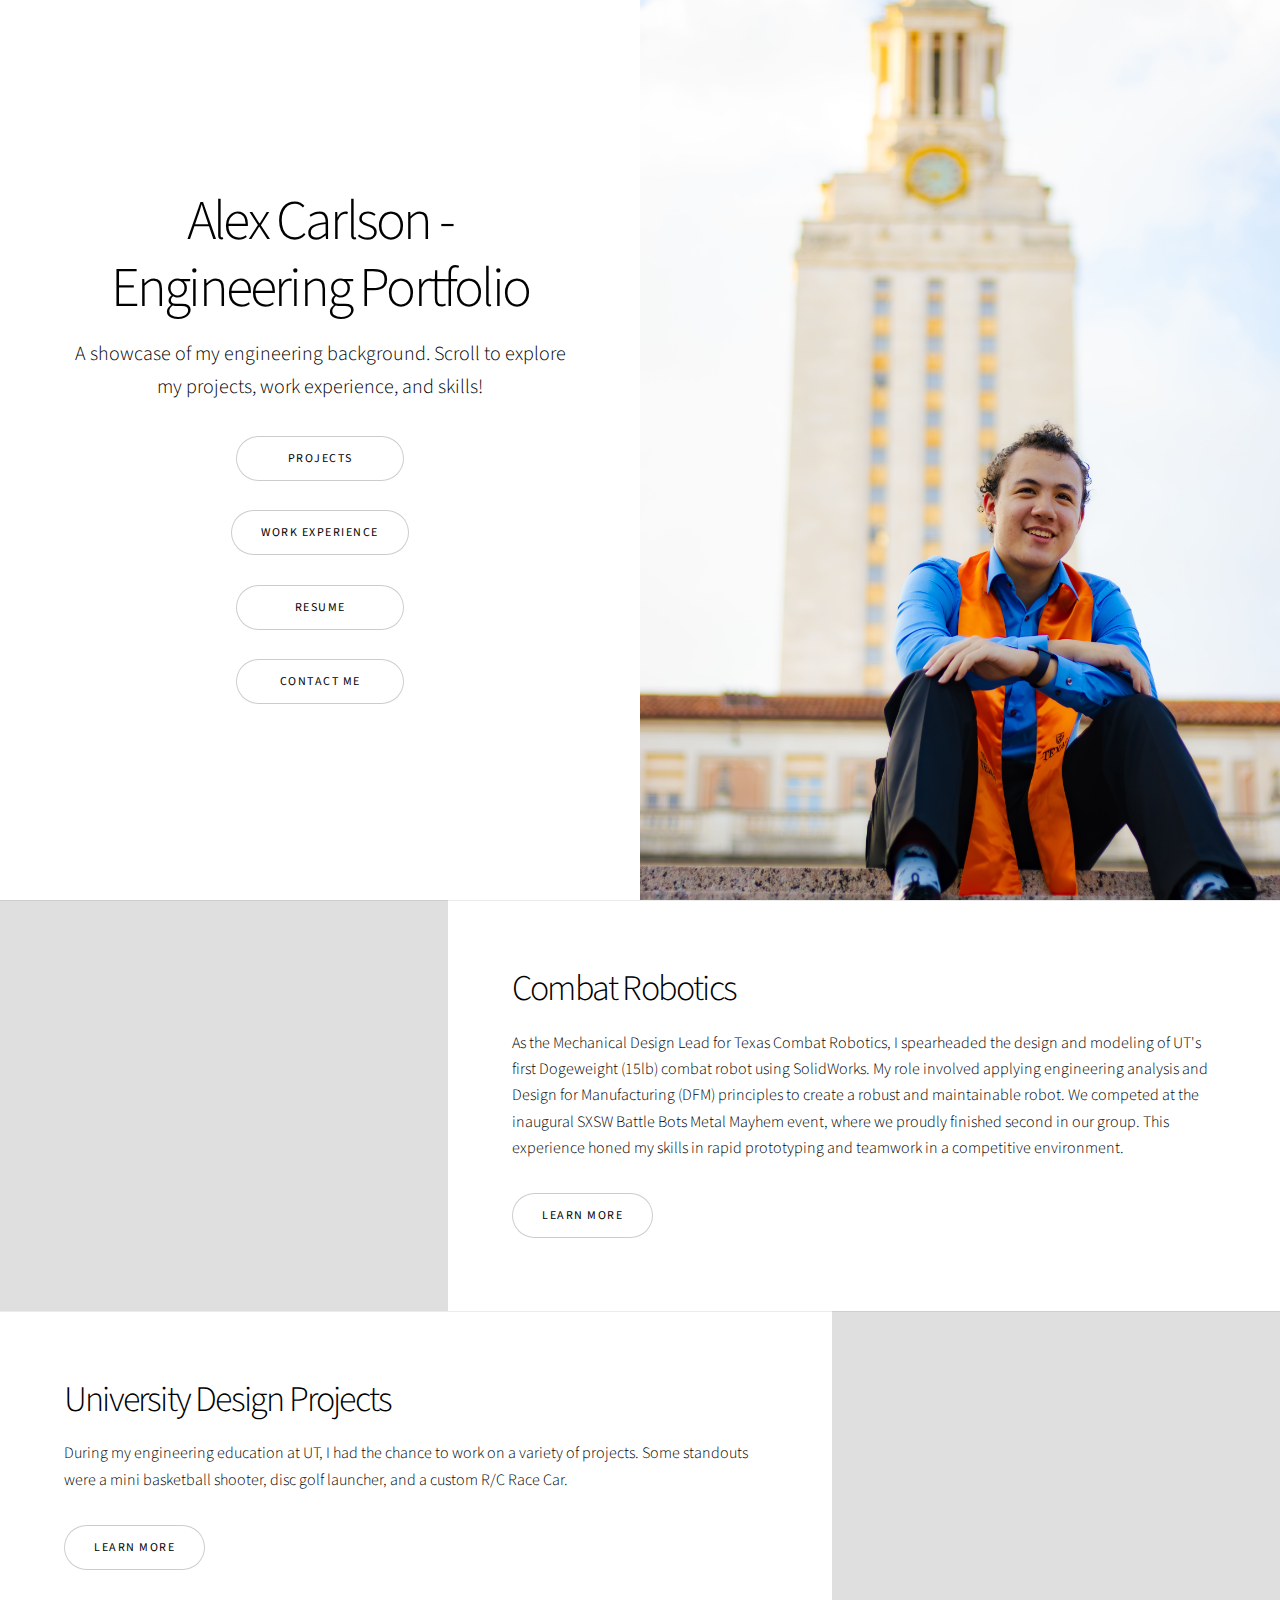
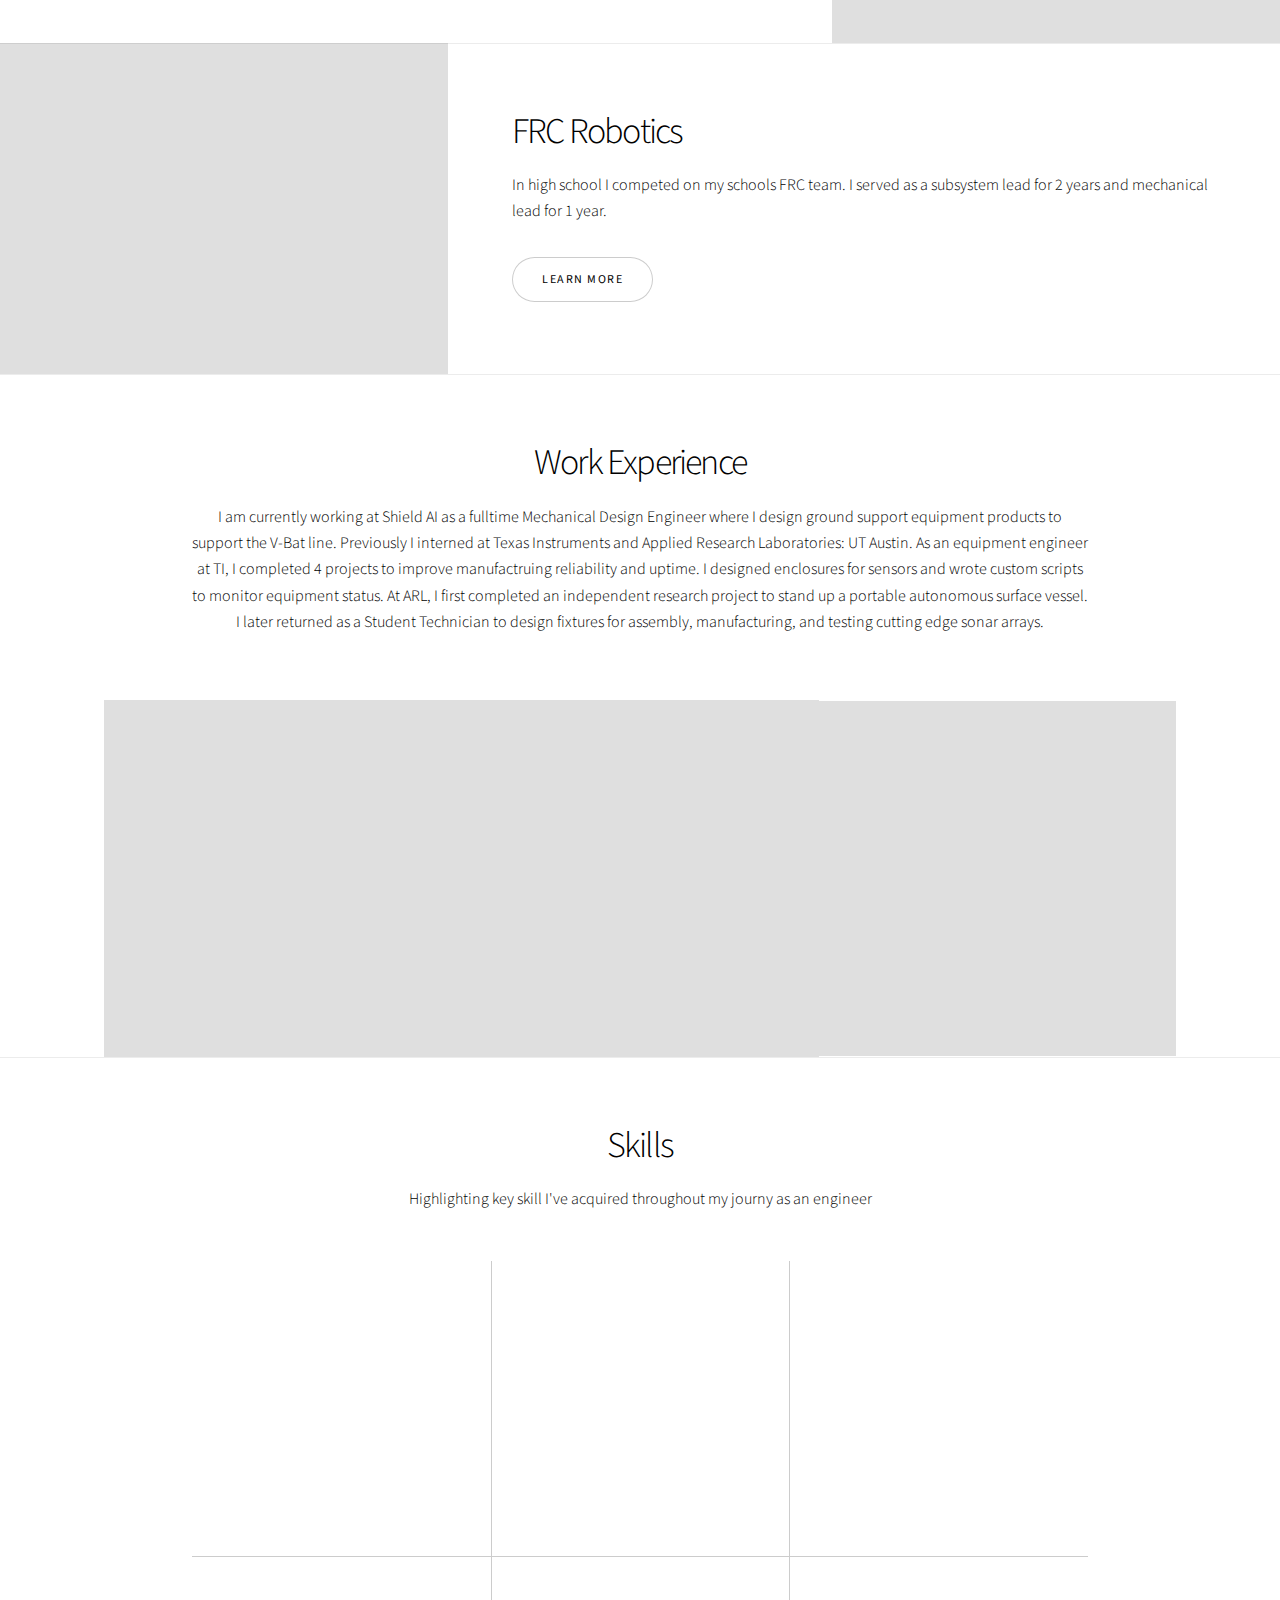
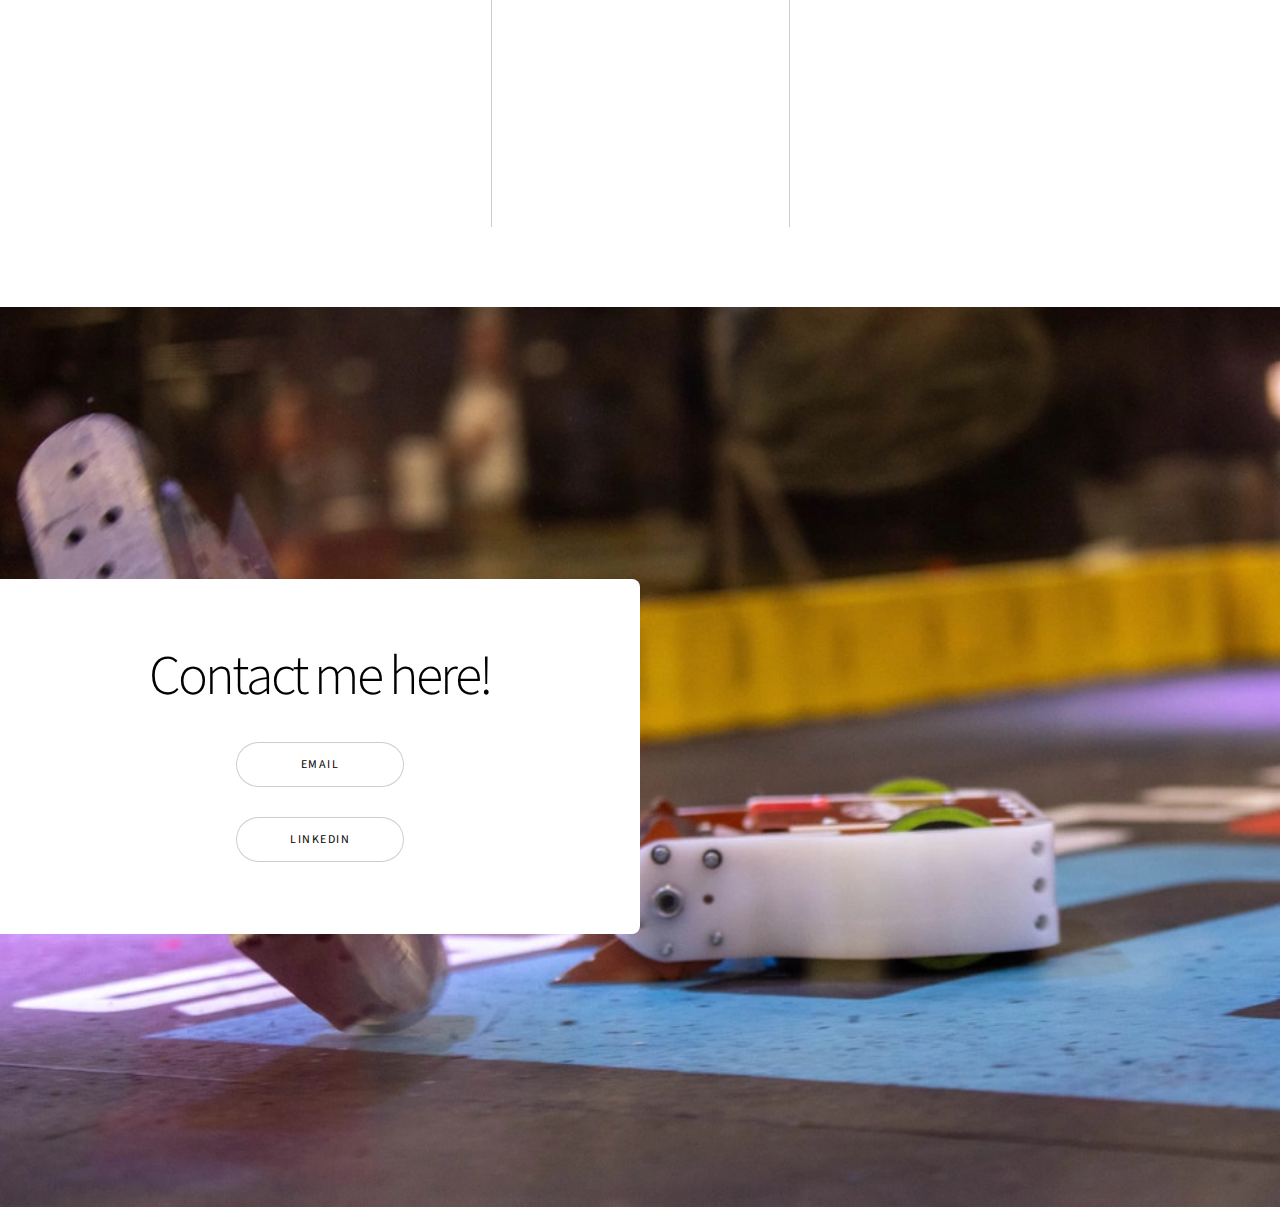
==== commit bc8ca42d: "Added University Project Section" ====
--- a/index.html
+++ b/index.html
@@ -10,7 +10,7 @@
 		<title>Alex Carlson - Engineering Portfolio</title>
 		<meta charset="utf-8" />
 		<link rel="icon" href="images/favicon.ico" type="image/x-icon">
-		<meta name="viewport" content="width=device-width, initial-scale=1, user-scalable=no" />
+		<meta name="viewport" content="width=device-width, initial-scale=0.9, user-scalable=yes" />
 		<link rel="stylesheet" href="assets/css/main.css" />
 		<noscript><link rel="stylesheet" href="assets/css/noscript.css" /></noscript>
 	</head>
@@ -23,7 +23,7 @@
 					<section class="banner style1 orient-left content-align-center image-position-right fullscreen onload-image-fade-in onload-content-fade-right">
 						<div class="content">
 							<h1>Alex Carlson - Engineering Portfolio</h1>
-							<p class="major">A showcase of my engineering background. Scroll to explore my projects, work experience, and skills.</a></p>
+							<p class="major">A showcase of my engineering background. Scroll to explore my projects, work experience, and skills!</a></p>
 							<ul class="actions stacked">
 								<li><a href="#first" class="button big wide smooth-scroll-middle">Projects</a></li>
 								<li><a href="#work" class="button big wide smooth-scroll-middle">Work Experience</a></li>
@@ -43,7 +43,7 @@
 							<h2>Combat Robotics</h2>
 							<p>As the Mechanical Design Lead for Texas Combat Robotics, I spearheaded the design and modeling of UT's first Dogeweight (15lb) combat robot using SolidWorks. My role involved applying engineering analysis and Design for Manufacturing (DFM) principles to create a robust and maintainable robot. We competed at the inaugural SXSW Battle Bots Metal Mayhem event, where we proudly finished second in our group. This experience honed my skills in rapid prototyping and teamwork in a competitive environment.</p>
 							<ul class="actions stacked">
-								<li><a href="#" class="button">Learn More</a></li>
+								<li><a href="files\Alex Carlson Engineering Portfolio Web.pdf" class="button">Learn More</a></li>
 							</ul>
 						</div>
 						<div class="image">
@@ -57,7 +57,7 @@
 							<h2>University Design Projects</h2>
 							<p>During my engineering education at UT, I had the chance to work on a variety of projects. Some standouts were a mini basketball shooter, disc golf launcher, and a custom R/C Race Car.</p>
 							<ul class="actions stacked">
-								<li><a href="#" class="button">Learn More</a></li>
+								<li><a href="University-Projects.html" class="button">Learn More</a></li>
 							</ul>
 						</div>
 						<div class="image">
@@ -93,7 +93,7 @@
 										<img src="images/gallery/thumbs/TI Thumb.jpg" alt="" />
 									</a>
 									<div class="caption">
-										<h3>Texas Insturments</h3>
+										<h3>Texas Instruments</h3>
 										<p></p>
 										<ul class="actions fixed">
 											<li><span class="button small">Details</span></li>
@@ -174,7 +174,7 @@
 						<h1>Contact me here!</h1>
 						<p class="major"></a></p>
 						<ul class="actions stacked">
-							<li><a href="adcarl91@gmail.com" class="button big wide smooth-scroll-middle">Email</a></li>
+							<li><a href=mailto:adcarl91@gmail.com class="button big wide smooth-scroll-middle">Email</a></li>
 							<li><a href="https://www.linkedin.com/in/alex-carlson-meche"  class="button big wide smooth-scroll-middle">LinkedIn</a></li>
 						</ul>
 					</div>
@@ -191,6 +191,6 @@
 			<script src="assets/js/breakpoints.min.js"></script>
 			<script src="assets/js/util.js"></script>
 			<script src="assets/js/main.js"></script>
-
+			
 	</body>
 </html>--- a/assets/css/main.css
+++ b/assets/css/main.css
@@ -206,6 +206,7 @@
 	h1 {
 		font-size: 3.5rem;
 		line-height: 1.2;
+		margin: 0 0 1rem 0;
 	}
 
 	h2 {
@@ -3459,7 +3460,7 @@
 	}
 
 		.banner.style1 .content {
-			padding: 7rem 7rem 5rem 7rem ;
+			padding: 1.5rem 7rem 5rem 7rem ;
 			-moz-align-self: center;
 			-webkit-align-self: center;
 			-ms-align-self: center;
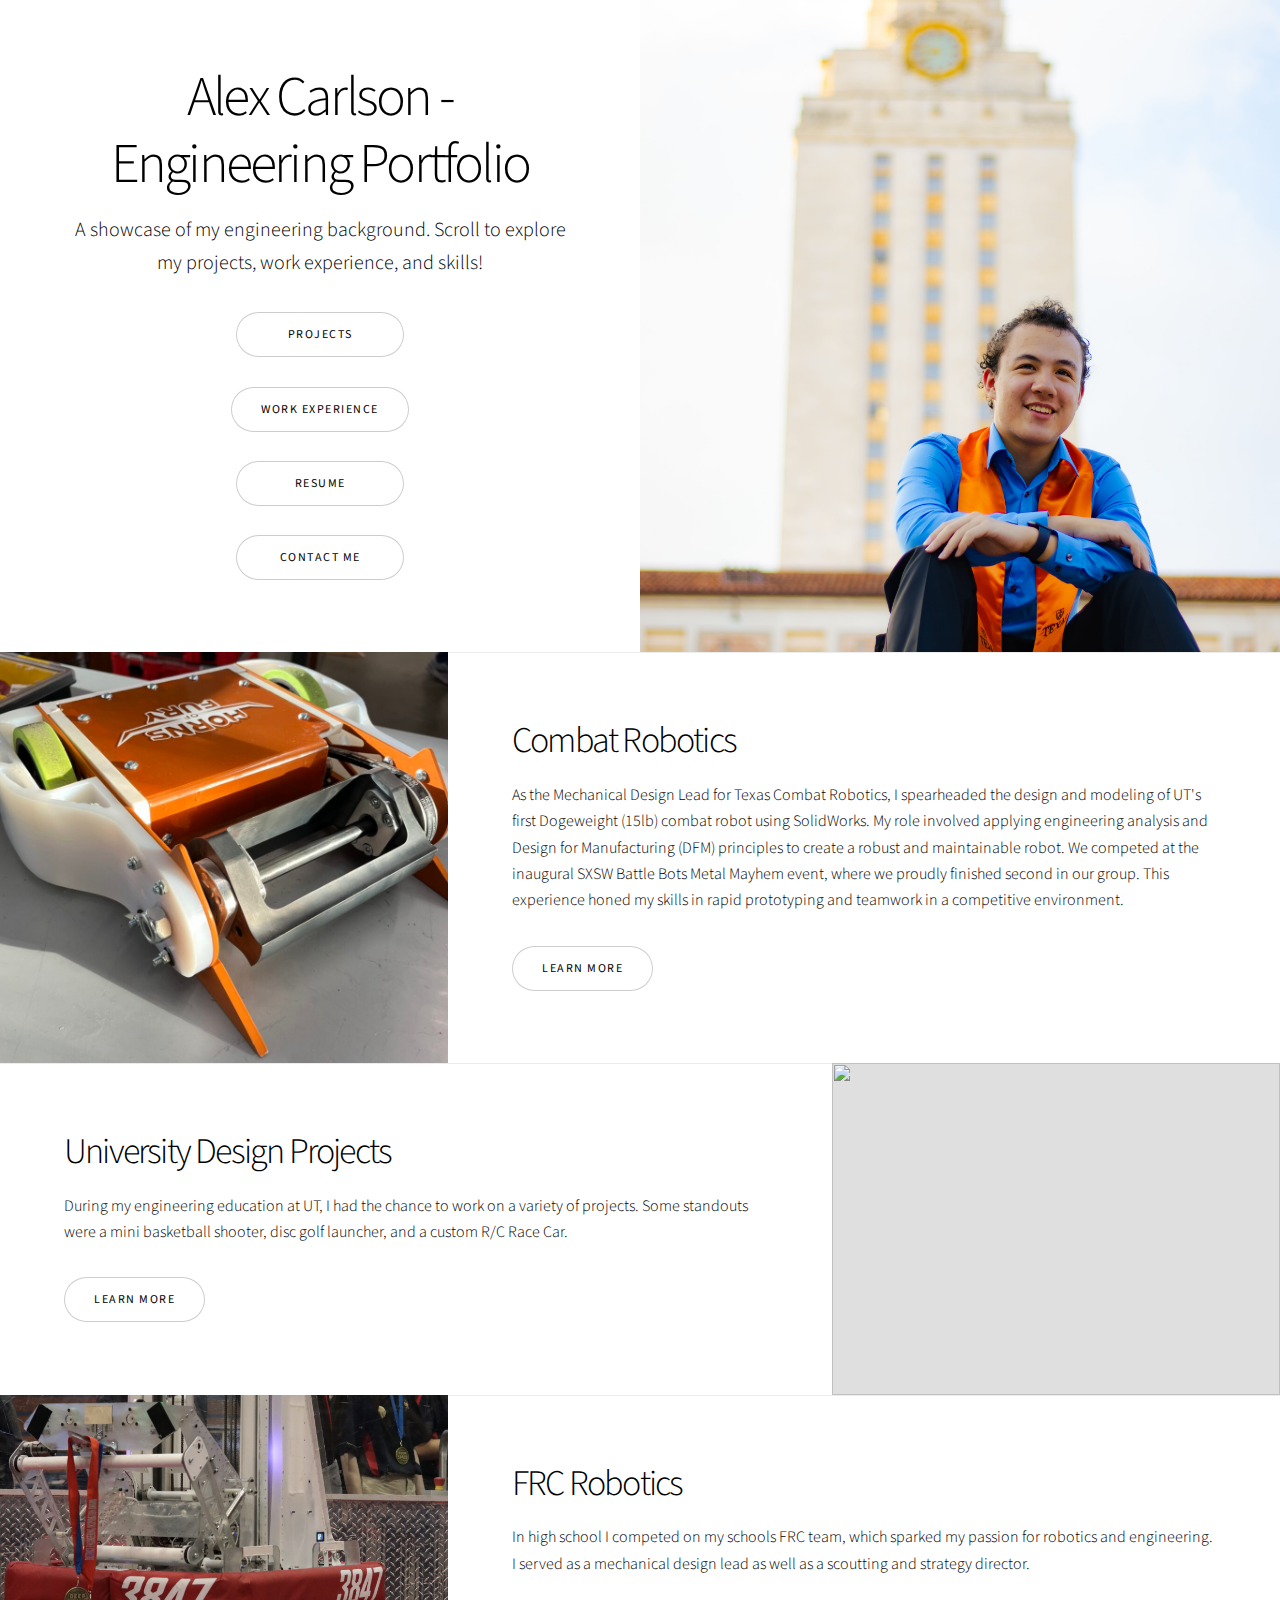
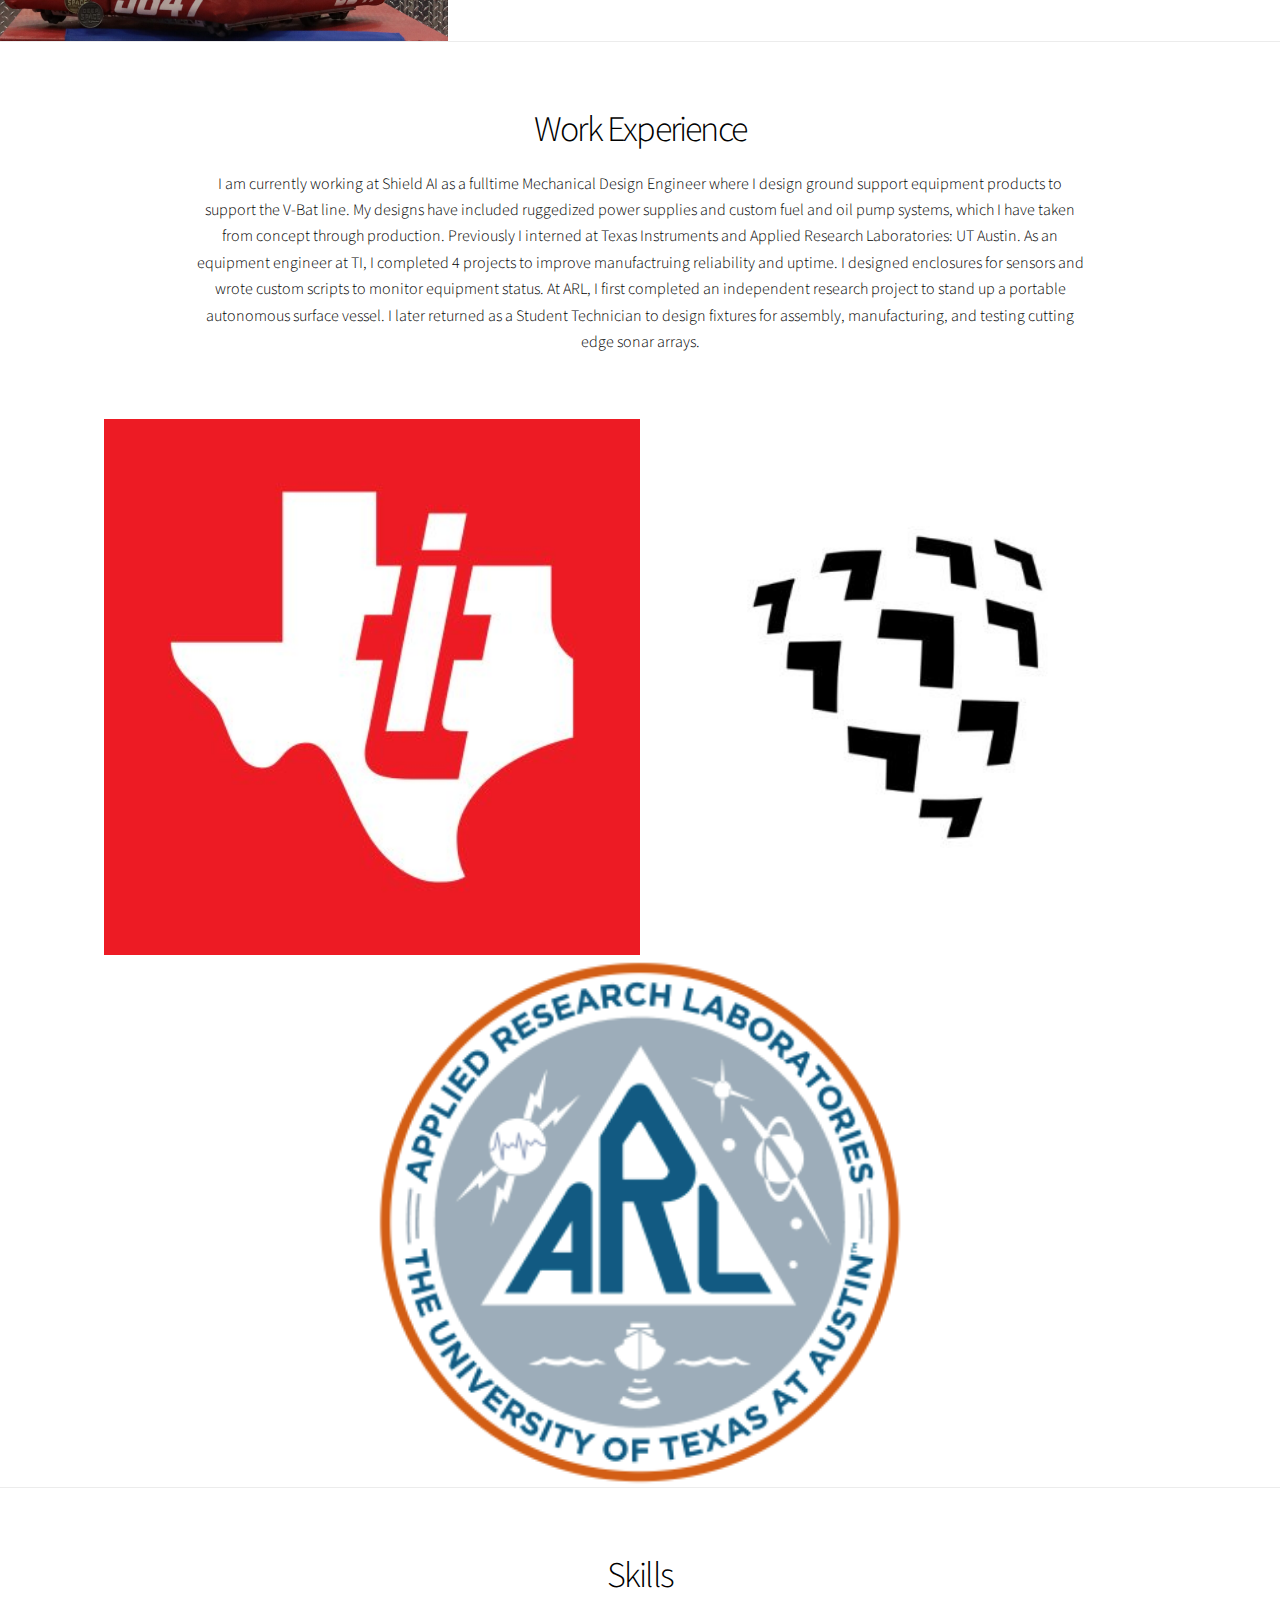
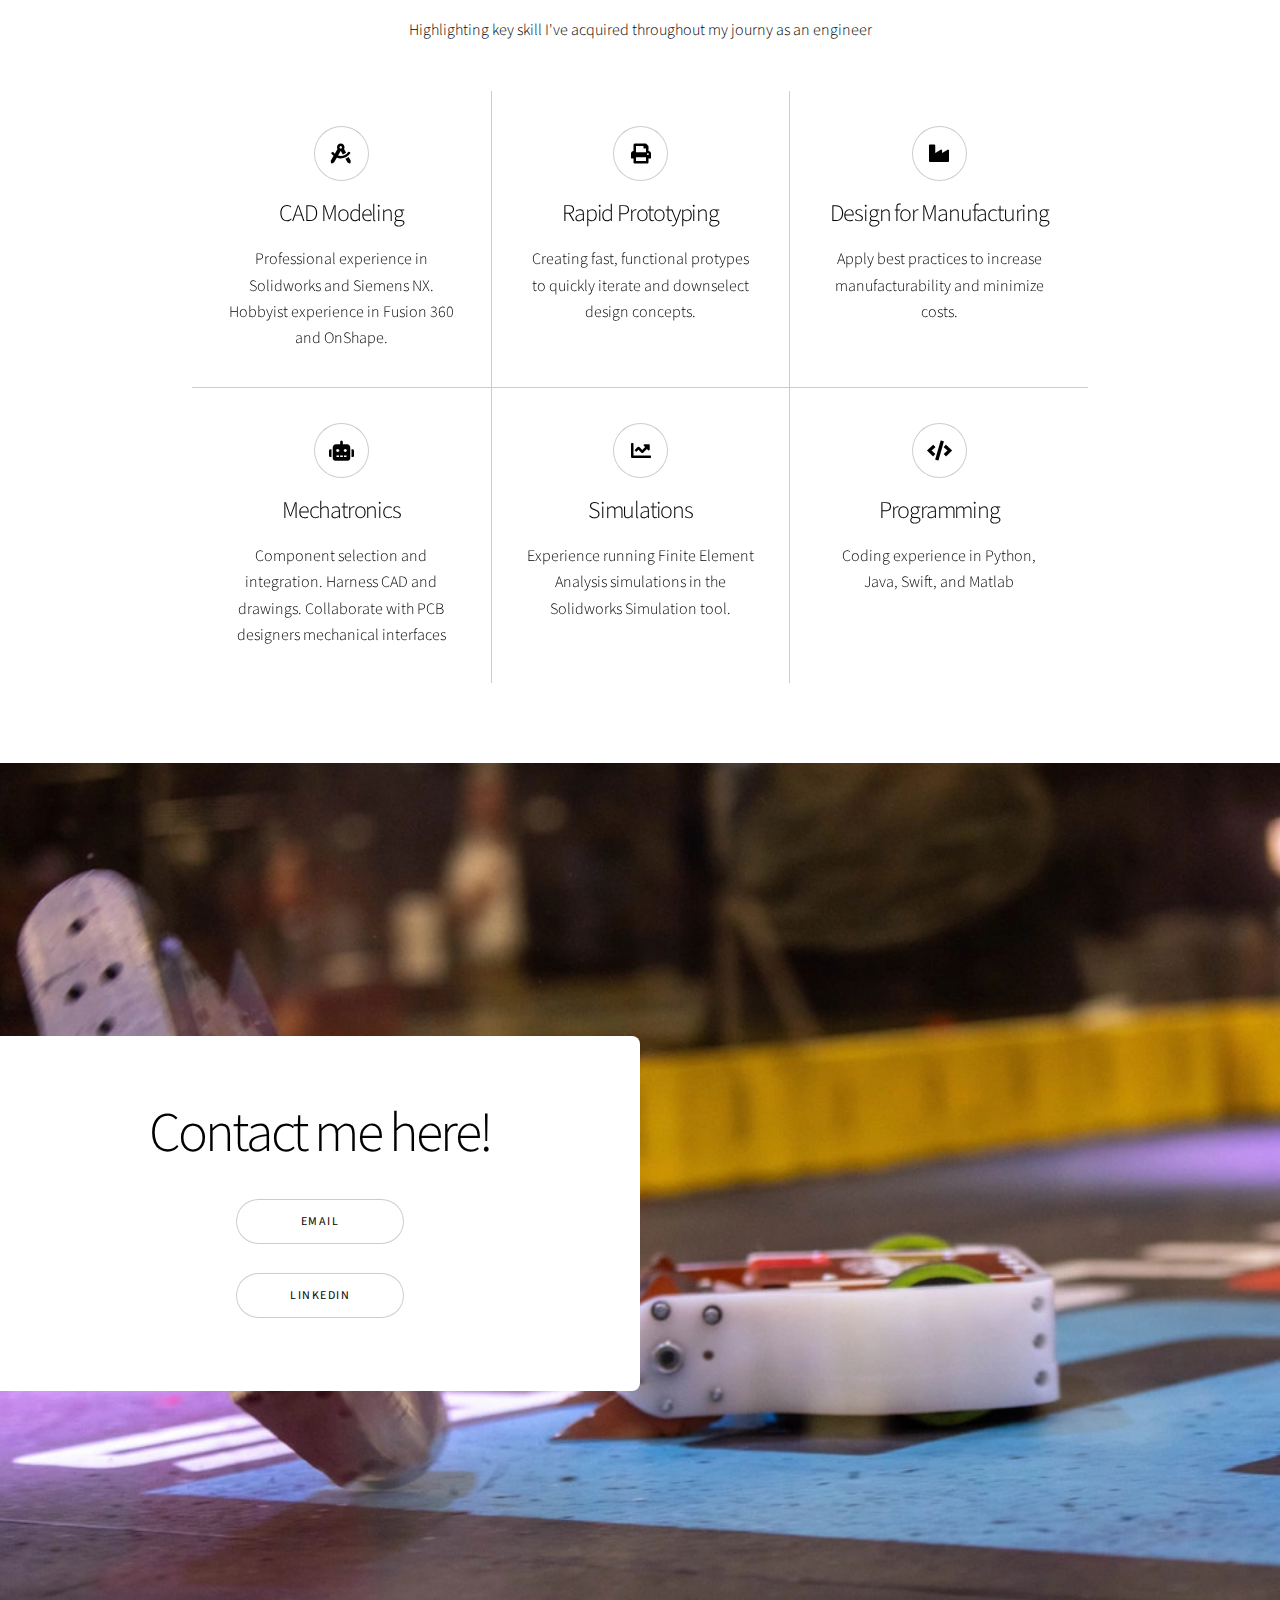
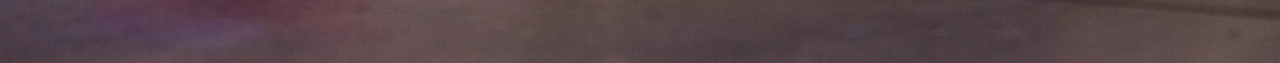
==== commit 67f740ac: "Polished University Projects" ====
--- a/index.html
+++ b/index.html
@@ -20,14 +20,14 @@
 			<div id="wrapper" class="divided">
 
 				<!-- One -->
-					<section class="banner style1 orient-left content-align-center image-position-right fullscreen onload-image-fade-in onload-content-fade-right">
+					<section class="banner style1 orient-left content-align-center image-position-right onload-image-fade-in onload-content-fade-right">
 						<div class="content">
 							<h1>Alex Carlson - Engineering Portfolio</h1>
 							<p class="major">A showcase of my engineering background. Scroll to explore my projects, work experience, and skills!</a></p>
 							<ul class="actions stacked">
 								<li><a href="#first" class="button big wide smooth-scroll-middle">Projects</a></li>
 								<li><a href="#work" class="button big wide smooth-scroll-middle">Work Experience</a></li>
-								<li><a href="files/CarlsonAlexResumeWebsite.pdf" target="_blanks" class="button big wide smooth-scroll-middle">Resume</a></li>
+								<li><a href="files\CarlsonAlexResume2025.pdf" target="_blanks" class="button big wide smooth-scroll-middle">Resume</a></li>
 								<li><a href="#contact" class="button big wide smooth-scroll-middle">Contact Me</a></li>
 
 							</ul>
@@ -38,7 +38,7 @@
 					</section>
 
 				<!-- Two -->
-					<section class="spotlight style1 orient-right content-align-left image-position-center onscroll-image-fade-in" id="first">
+					<section class="spotlight style1 orient-right content-align-left image-position-center onload-image-fade-in" id="first">
 						<div class="content">
 							<h2>Combat Robotics</h2>
 							<p>As the Mechanical Design Lead for Texas Combat Robotics, I spearheaded the design and modeling of UT's first Dogeweight (15lb) combat robot using SolidWorks. My role involved applying engineering analysis and Design for Manufacturing (DFM) principles to create a robust and maintainable robot. We competed at the inaugural SXSW Battle Bots Metal Mayhem event, where we proudly finished second in our group. This experience honed my skills in rapid prototyping and teamwork in a competitive environment.</p>
@@ -52,7 +52,7 @@
 					</section>
 
 				<!-- Three -->
-					<section class="spotlight style1 orient-left content-align-left image-position-center onscroll-image-fade-in">
+					<section class="spotlight style1 orient-left content-align-left image-position-center onload-image-fade-in">
 						<div class="content">
 							<h2>University Design Projects</h2>
 							<p>During my engineering education at UT, I had the chance to work on a variety of projects. Some standouts were a mini basketball shooter, disc golf launcher, and a custom R/C Race Car.</p>
@@ -66,13 +66,15 @@
 					</section>
 
 				<!-- Four -->
-					<section class="spotlight style1 orient-right content-align-left image-position-center onscroll-image-fade-in">
+					<section class="spotlight style1 orient-right content-align-left image-position-center onload-image-fade-in">
 						<div class="content">
 							<h2>FRC Robotics</h2>
-							<p>In high school I competed on my schools FRC team. I served as a subsystem lead for 2 years and mechanical lead for 1 year.</p>
+							<p>In high school I competed on my schools FRC team, which sparked my passion for robotics and engineering. I served as a mechanical design lead as well as a scoutting and strategy director.</p>
+							<!--
 							<ul class="actions stacked">
 								<li><a href="#" class="button">Learn More</a></li>
 							</ul>
+							-->
 						</div>
 						<div class="image">
 							<img src="images/2019FRC.jpg" alt="" />
@@ -83,44 +85,44 @@
 					<section class="wrapper style1 align-center" id="work">
 						<div class="inner">
 							<h2>Work Experience</h2>
-							<p>I am currently working at Shield AI as a fulltime Mechanical Design Engineer where I design ground support equipment products to support the V-Bat line. Previously I interned at Texas Instruments and Applied Research Laboratories: UT Austin. As an equipment engineer at TI, I completed 4 projects to improve manufactruing reliability and uptime. I designed enclosures for sensors and wrote custom scripts to monitor equipment status. At ARL, I first completed an independent research project to stand up a portable autonomous surface vessel. I later returned as a Student Technician to design fixtures for assembly, manufacturing, and testing cutting edge sonar arrays. </p>
+							<p>I am currently working at Shield AI as a fulltime Mechanical Design Engineer where I design ground support equipment products to support the V-Bat line. My designs have included ruggedized power supplies and custom fuel and oil pump systems, which I have taken from concept through production. Previously I interned at Texas Instruments and Applied Research Laboratories: UT Austin. As an equipment engineer at TI, I completed 4 projects to improve manufactruing reliability and uptime. I designed enclosures for sensors and wrote custom scripts to monitor equipment status. At ARL, I first completed an independent research project to stand up a portable autonomous surface vessel. I later returned as a Student Technician to design fixtures for assembly, manufacturing, and testing cutting edge sonar arrays. </p>
 						</div>
 
 						<!-- Gallery -->
-							<div class="gallery style1 medium lightbox onscroll-fade-in">
+							<div class="gallery style1 big lightbox onload-fade-in">
 								<article>
-									<a href="images/TI Image.jpg" class="image">
+									<a href="https://www.ti.com/about-ti/company/ti-at-a-glance/manufacturing.html" target="_blank" class="image">
 										<img src="images/gallery/thumbs/TI Thumb.jpg" alt="" />
 									</a>
 									<div class="caption">
 										<h3>Texas Instruments</h3>
 										<p></p>
 										<ul class="actions fixed">
-											<li><span class="button small">Details</span></li>
+											<li><span class="button small">Company Details</span></li>
 										</ul>
 									</div>
 								</article>
 								<article>
-									<a href="images/gallery/fulls/02.jpg" class="image">
+									<a href="https://shield.ai/v-bat/" target="_blank" class="image">
 										<img src="images/gallery/thumbs/ShieldAI Thumb.jpg" alt="" />
 									</a>
 									<div class="caption">
 										<h3>Shield AI</h3>
 										<p></p>
 										<ul class="actions fixed">
-											<li><span class="button small">Details</span></li>
+											<li><span class="button small">Company Details</span></li>
 										</ul>
 									</div>
 								</article>
 								<article>
-									<a href="images/gallery/fulls/03.jpg" class="image">
+									<a href="https://wwwext.arlut.utexas.edu/atl.shtml" target="_blank" class="image">
 										<img src="images/gallery/thumbs/ARL Thumb.png" alt="" />
 									</a>
 									<div class="caption">
 										<h3>Applied Research Laboratories</h3>
 										<p></p>
 										<ul class="actions fixed">
-											<li><span class="button small">Details</span></li>
+											<li><span class="button small">Company Details</span></li>
 										</ul>
 									</div>
 								</article>
@@ -134,7 +136,7 @@
 						<div class="inner">
 							<h2>Skills</h2>
 							<p>Highlighting key skill I've acquired throughout my journy as an engineer</p>
-							<div class="items style1 medium onscroll-fade-in">
+							<div class="items style1 medium">
 								<section>
 									<span class="icon solid style2 major fa-drafting-compass"></span>
 									<h3>CAD Modeling</h3>
@@ -153,7 +155,7 @@
 								<section>
 									<span class="icon solid style2 major fa-robot"></span>
 									<h3>Mechatronics</h3>
-									<p>Component selection and integration. Interface with PCB designers for enclosures.</p>
+									<p>Component selection and integration. Harness CAD and drawings. Collaborate with PCB designers mechanical interfaces</p>
 								</section>
 								<section>
 									<span class="icon solid style2 major fa-chart-line"></span>
@@ -175,7 +177,7 @@
 						<p class="major"></a></p>
 						<ul class="actions stacked">
 							<li><a href=mailto:adcarl91@gmail.com class="button big wide smooth-scroll-middle">Email</a></li>
-							<li><a href="https://www.linkedin.com/in/alex-carlson-meche"  class="button big wide smooth-scroll-middle">LinkedIn</a></li>
+							<li><a href="https://www.linkedin.com/in/alex-carlson-meche" target="_blank"  class="button big wide smooth-scroll-middle">LinkedIn</a></li>
 						</ul>
 					</div>
 					<div class="image">
